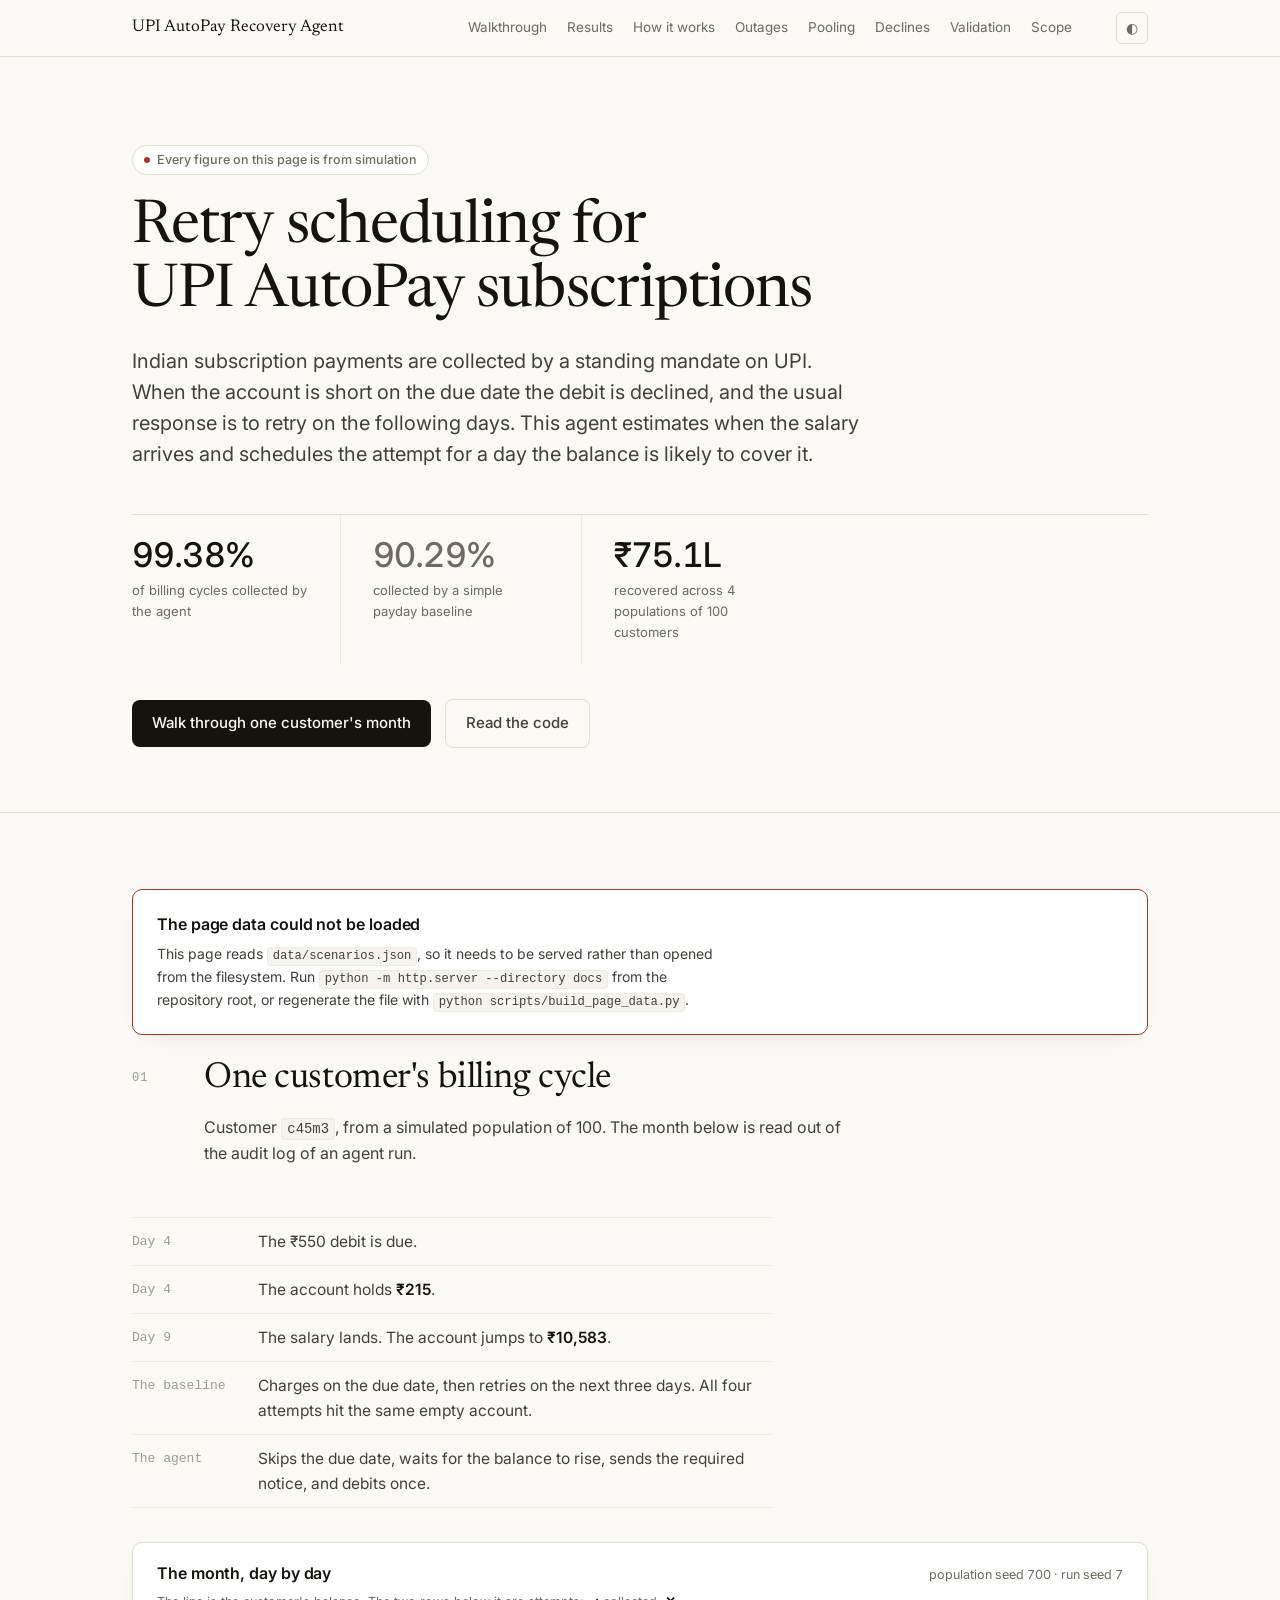
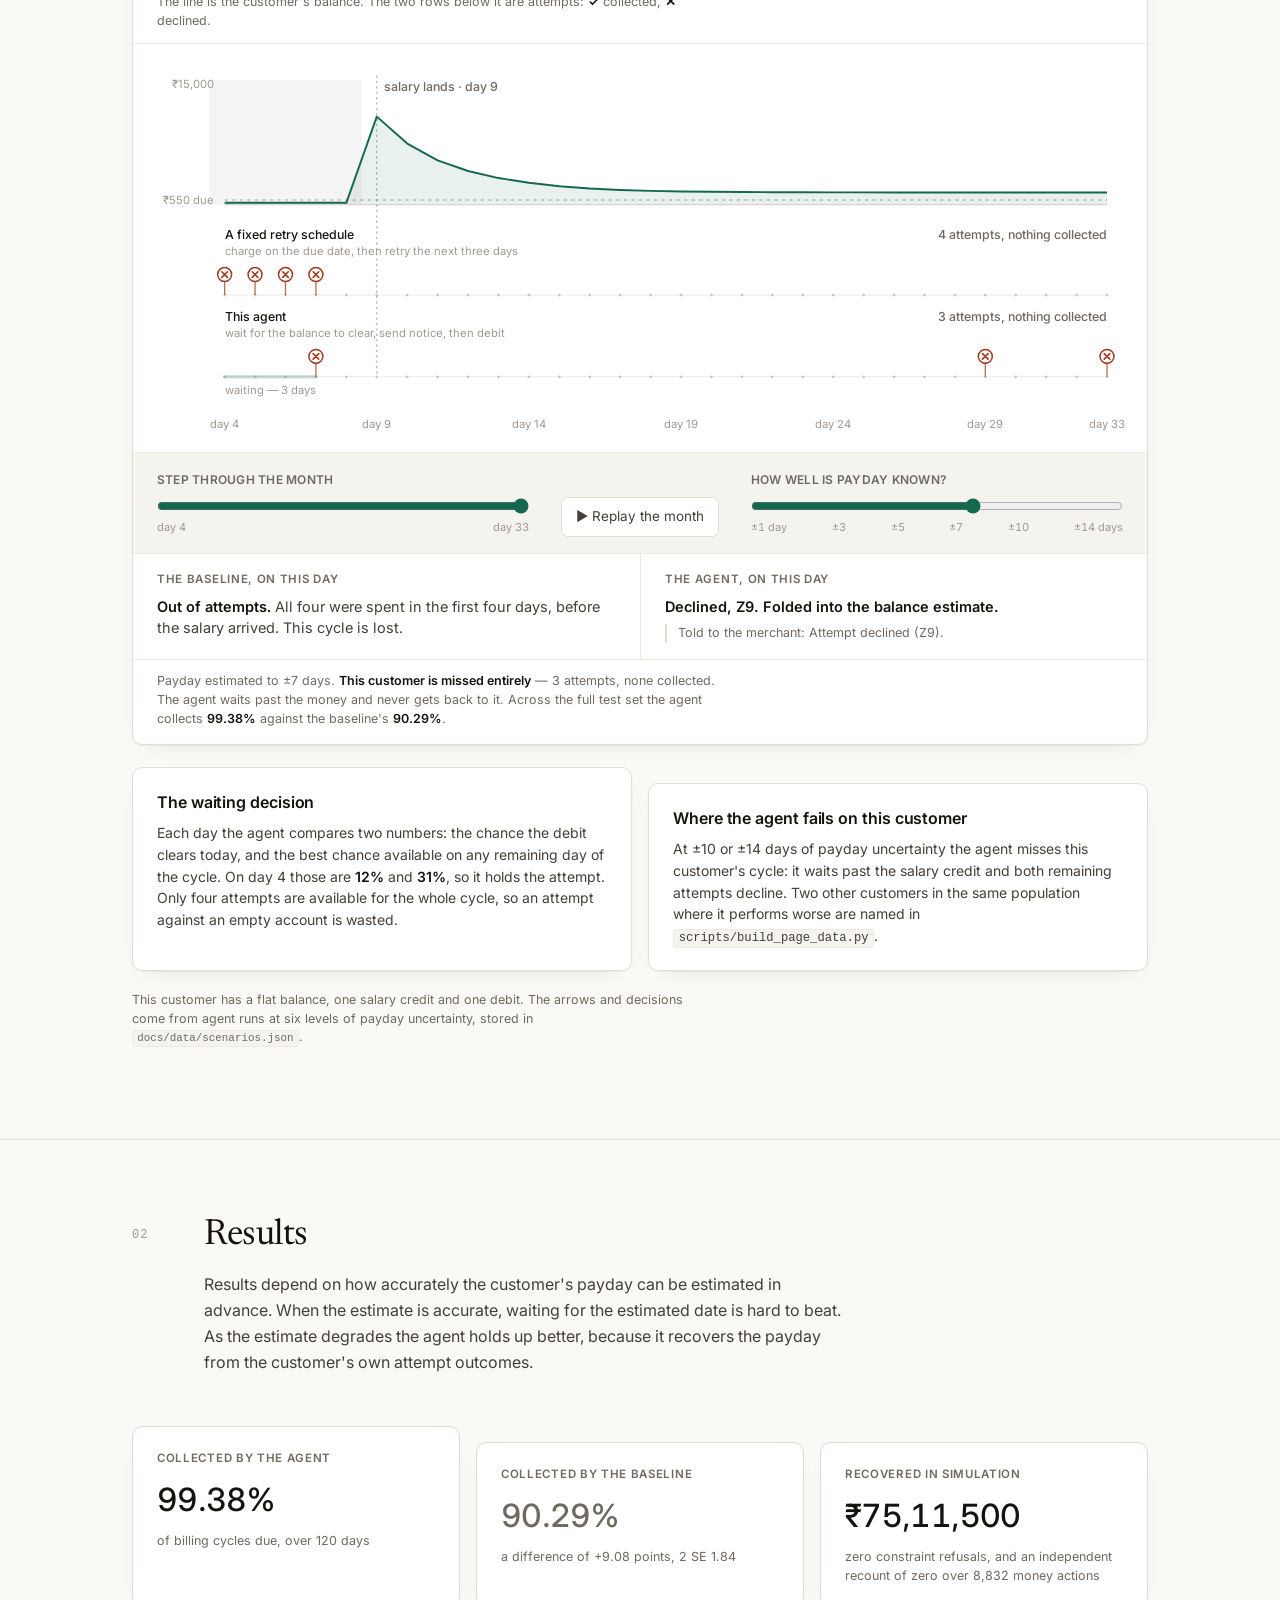
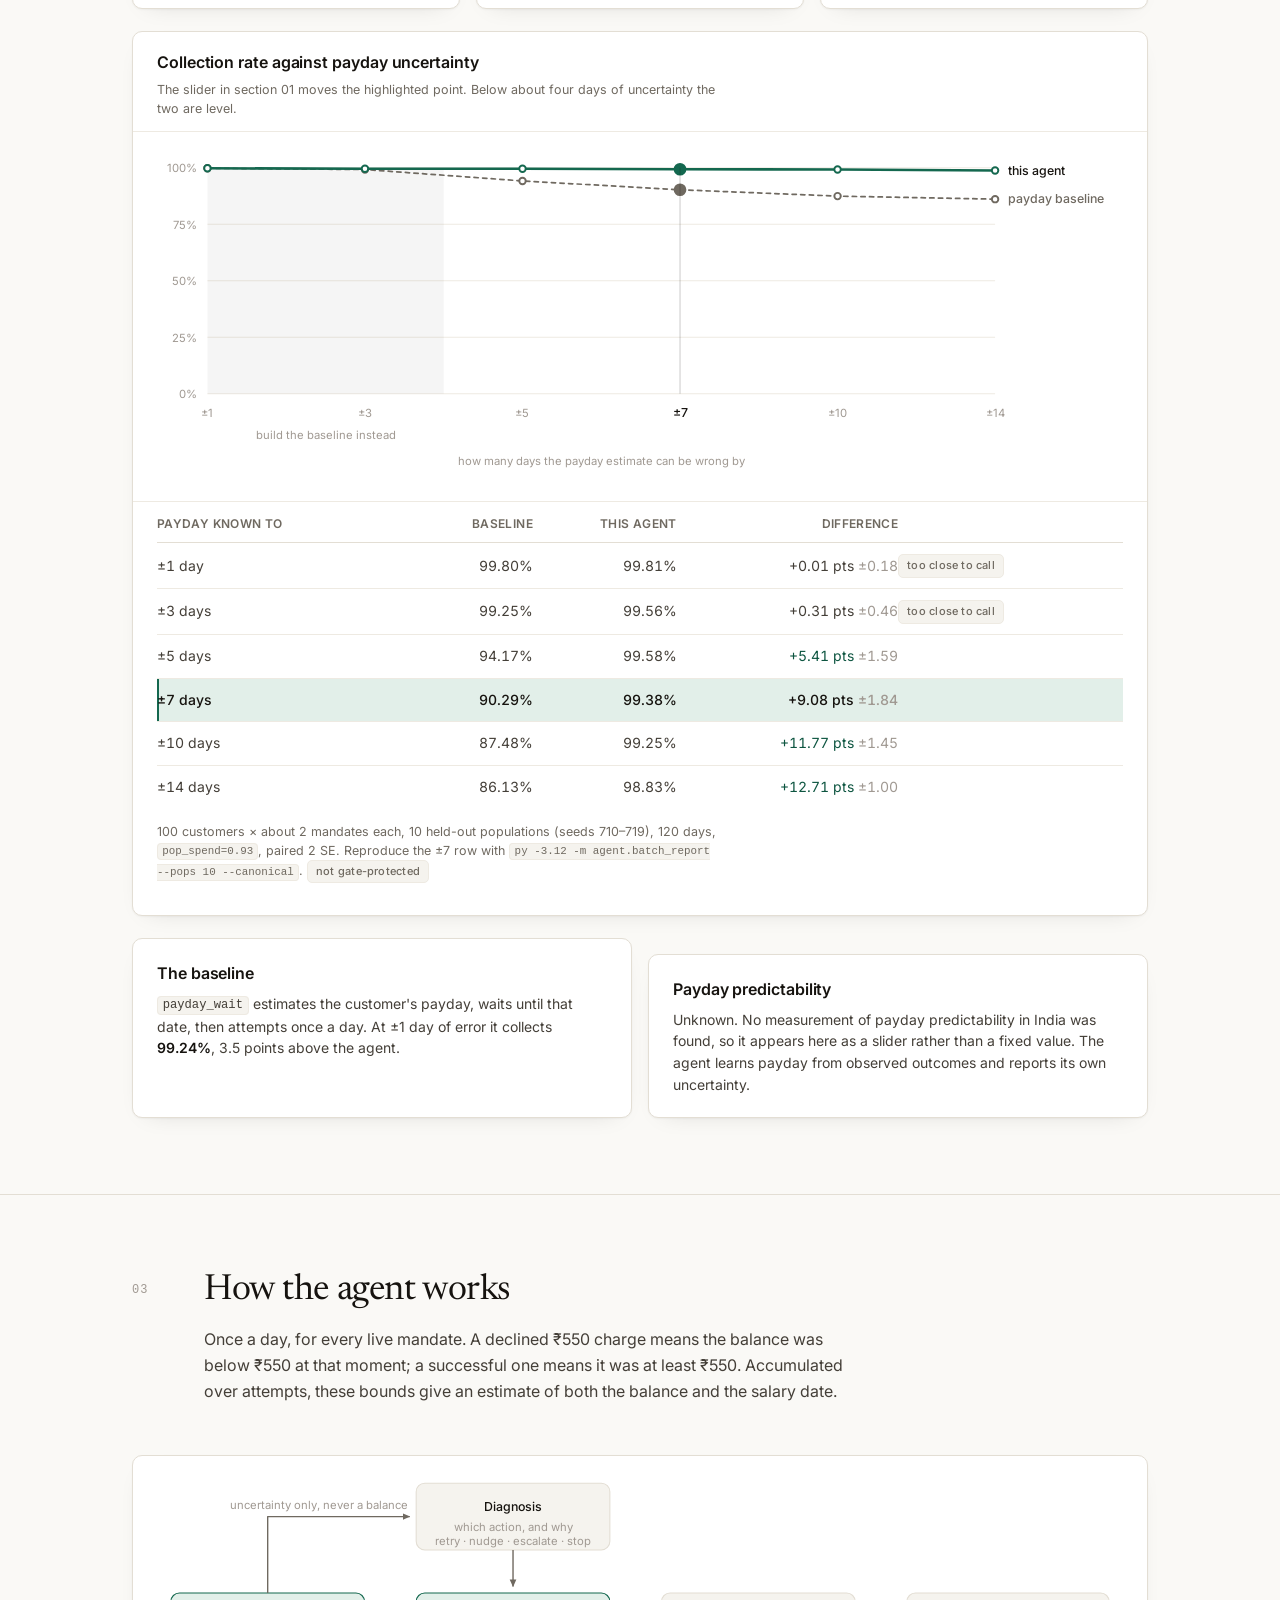
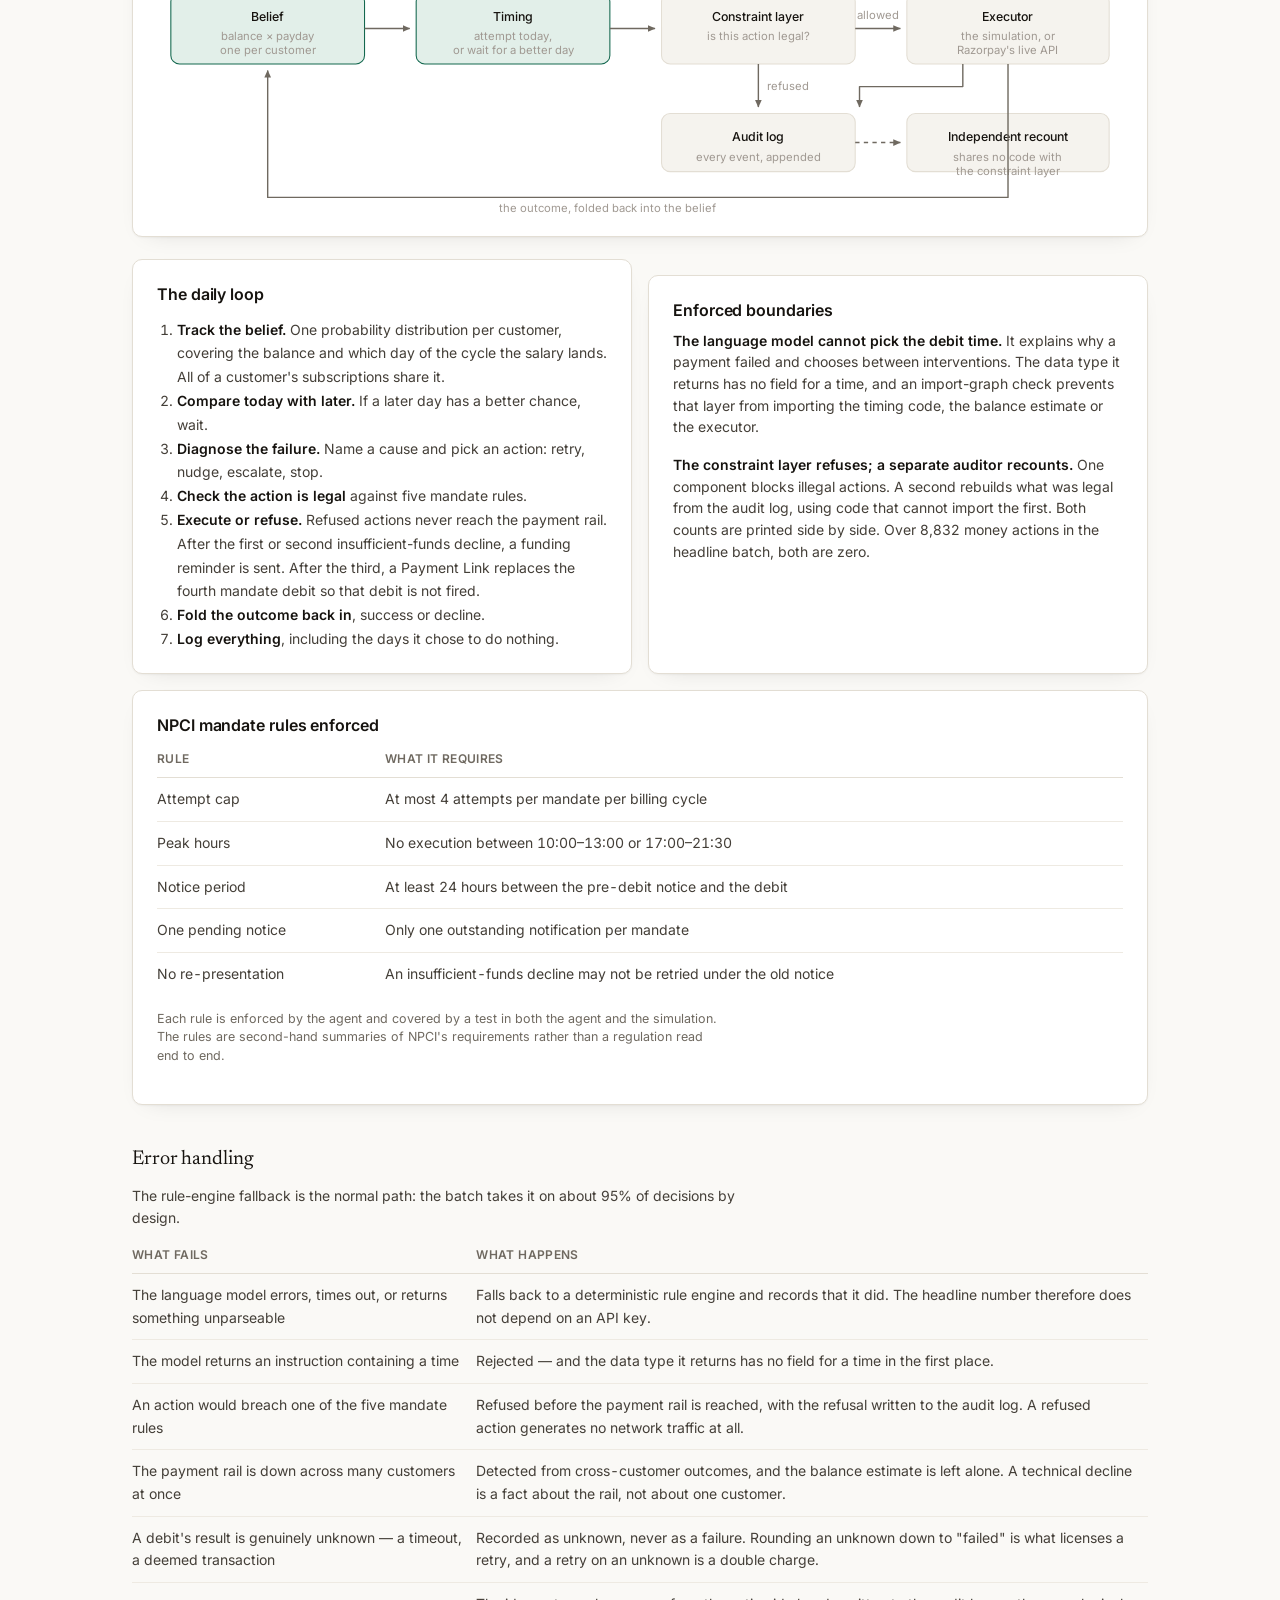
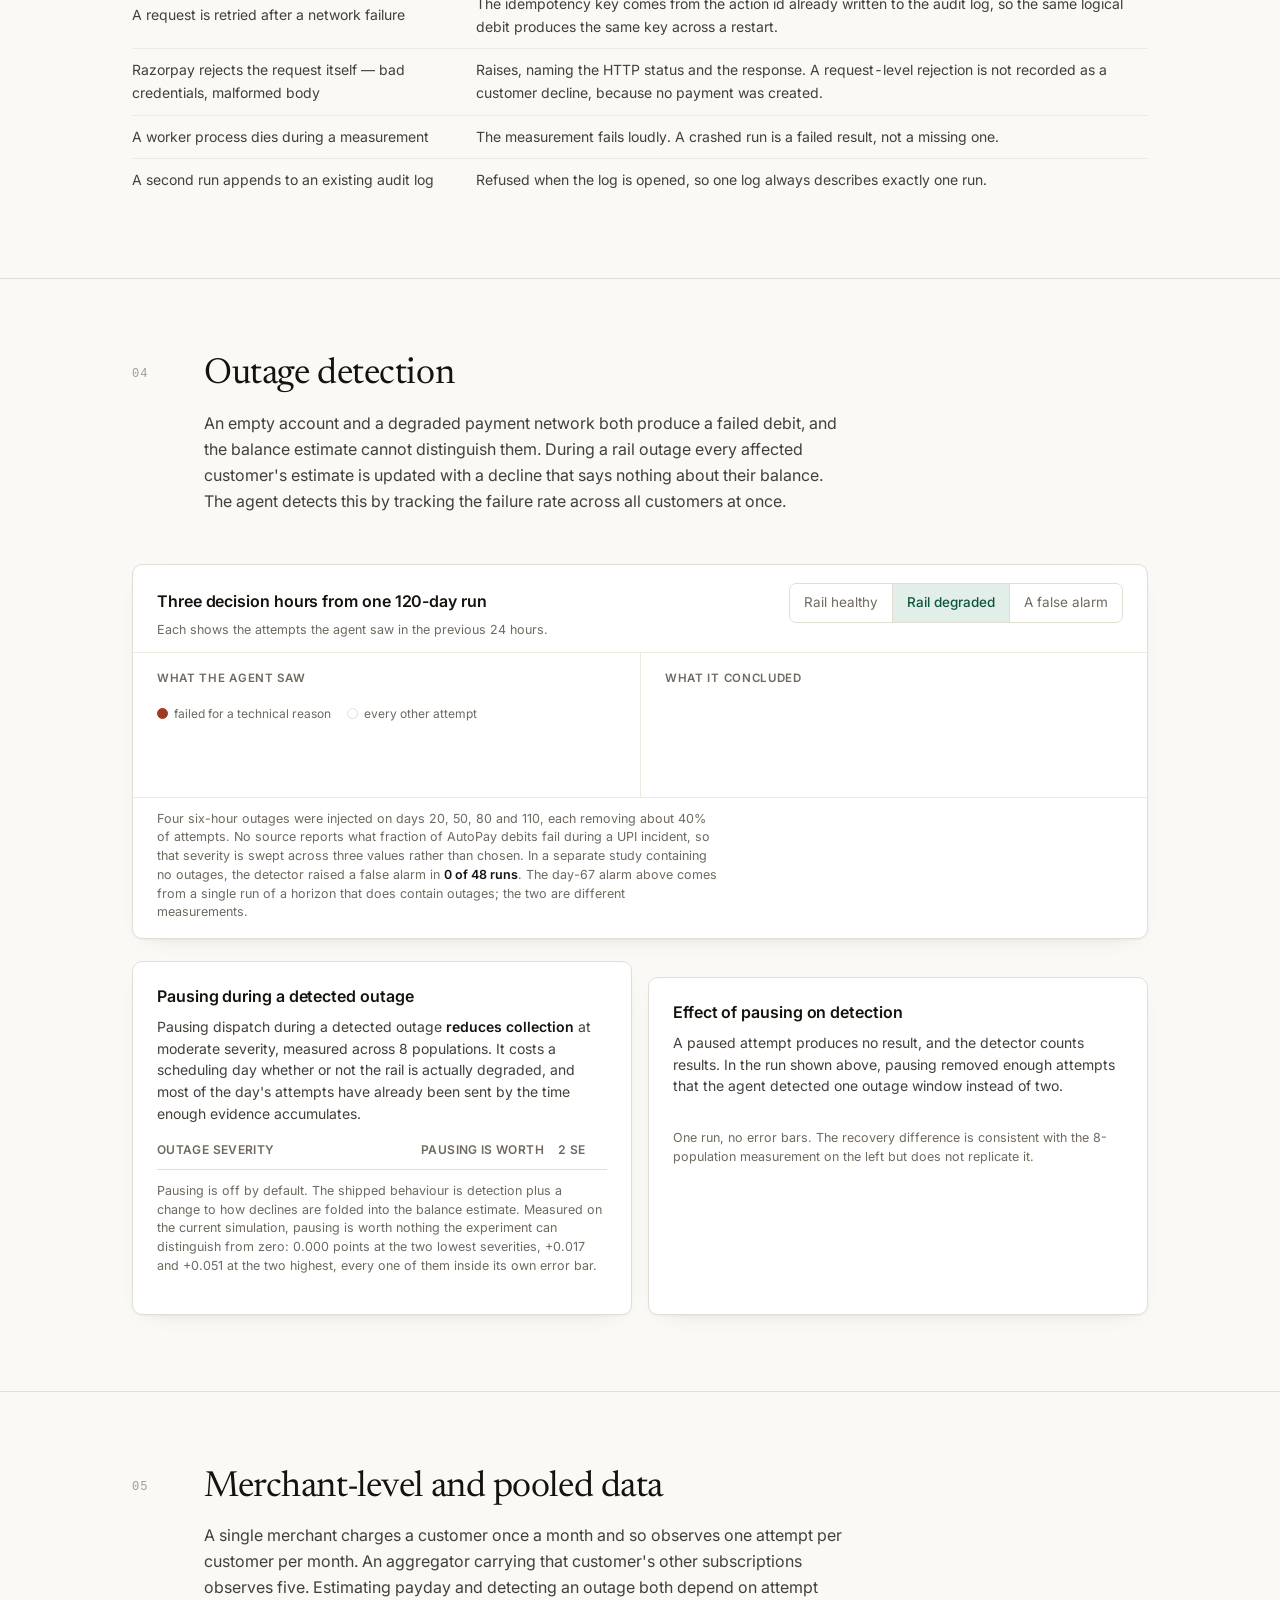
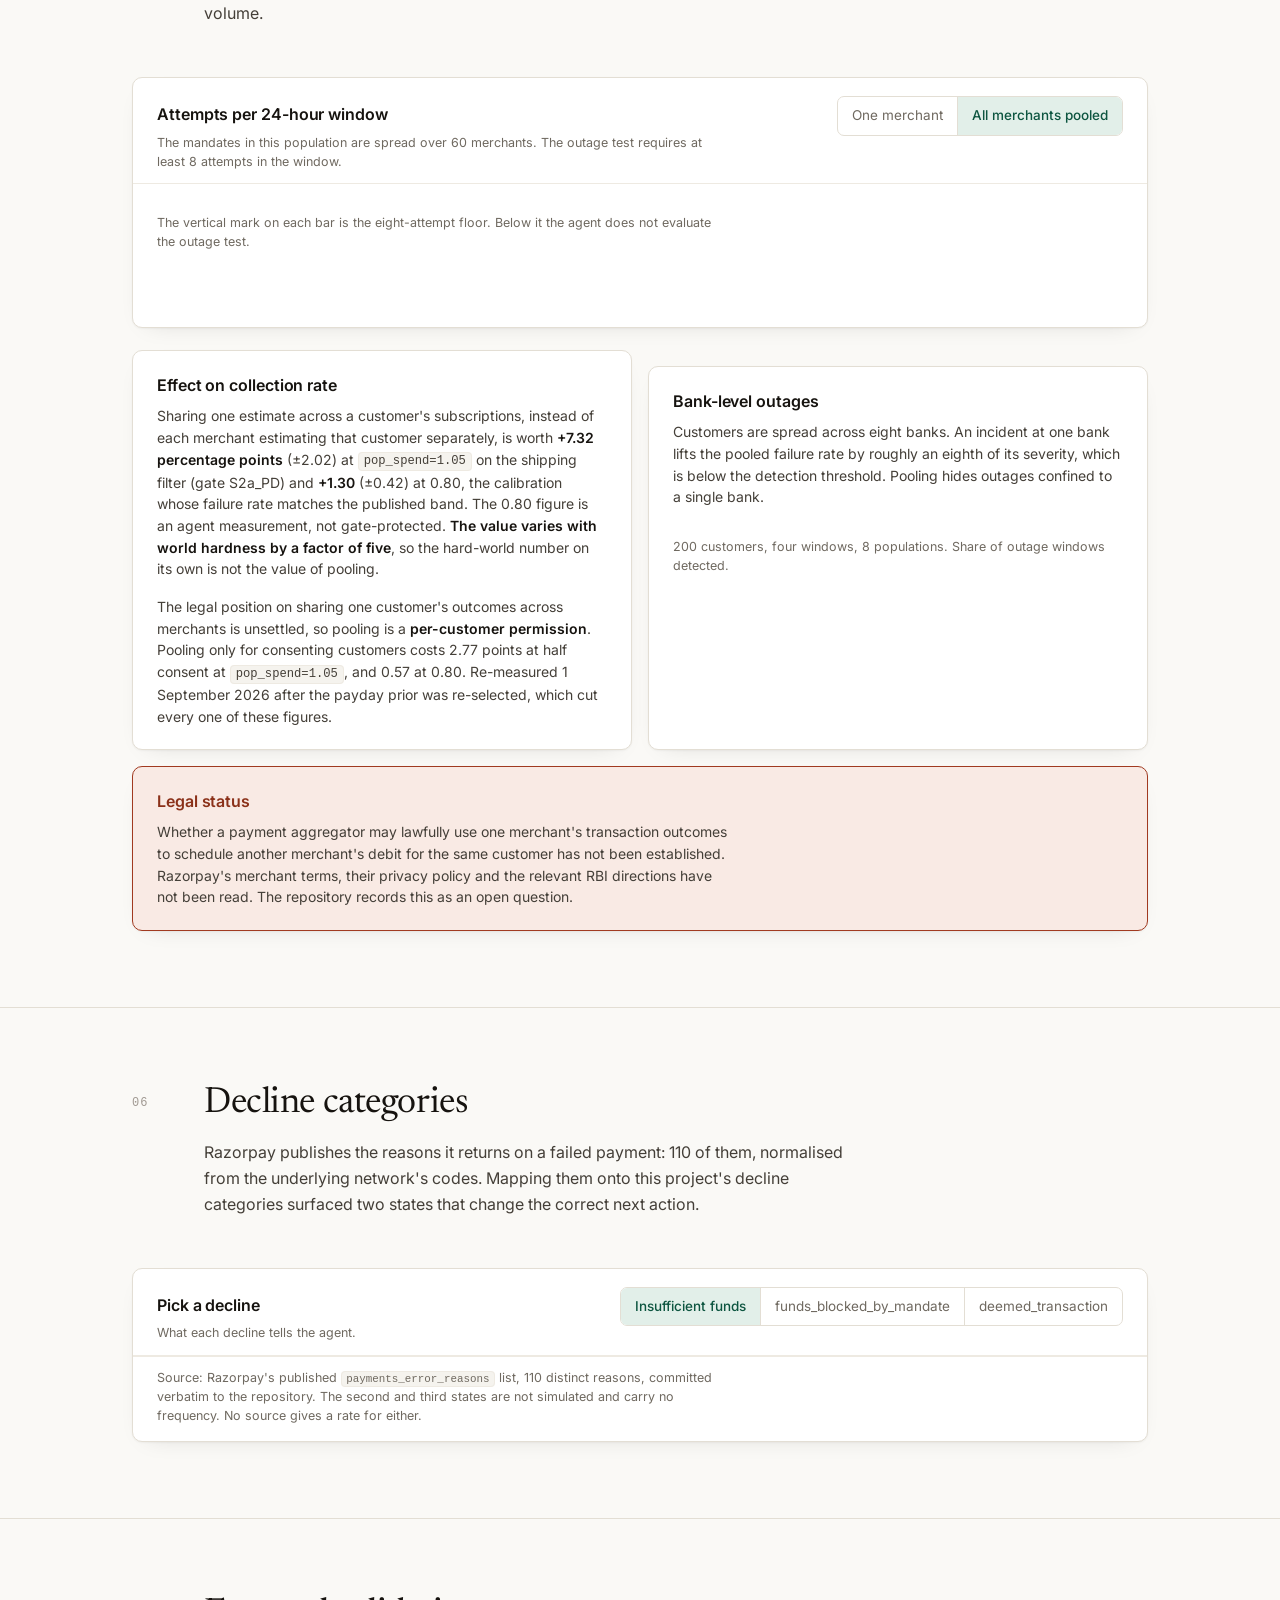
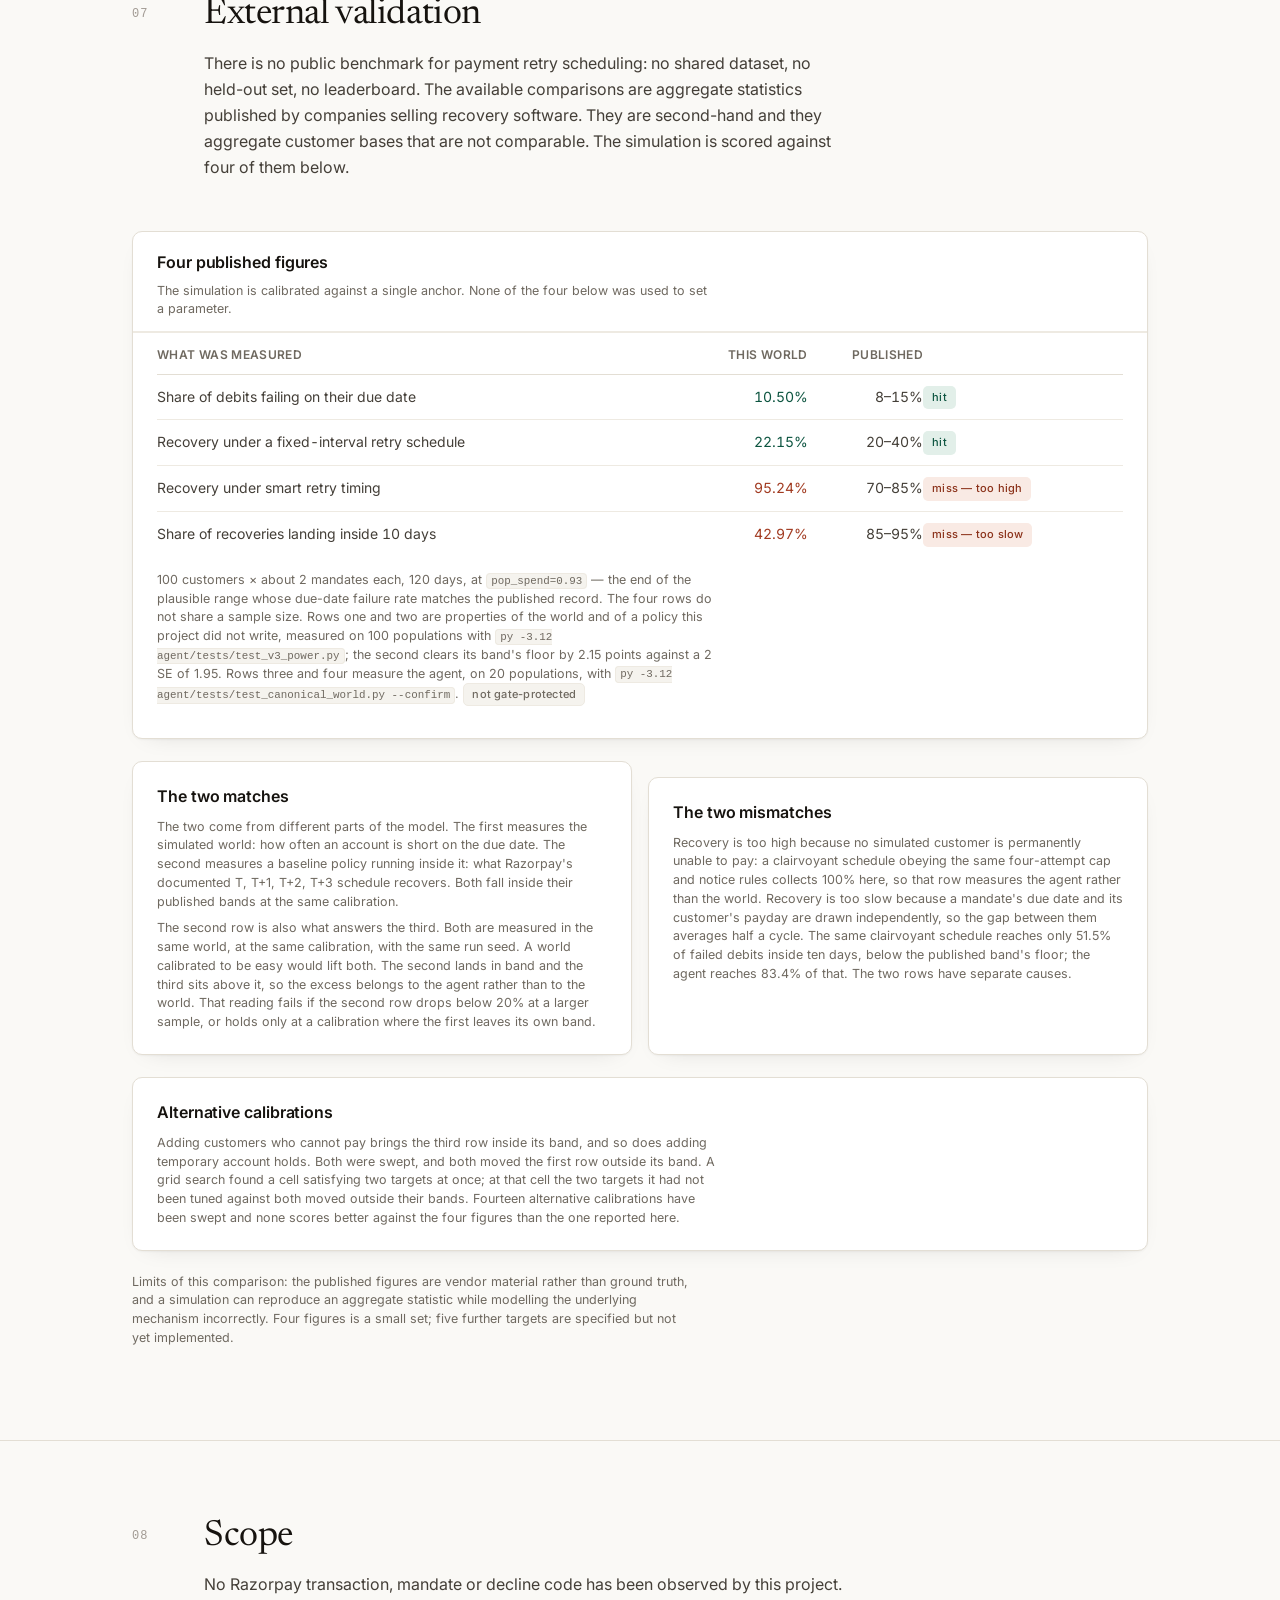
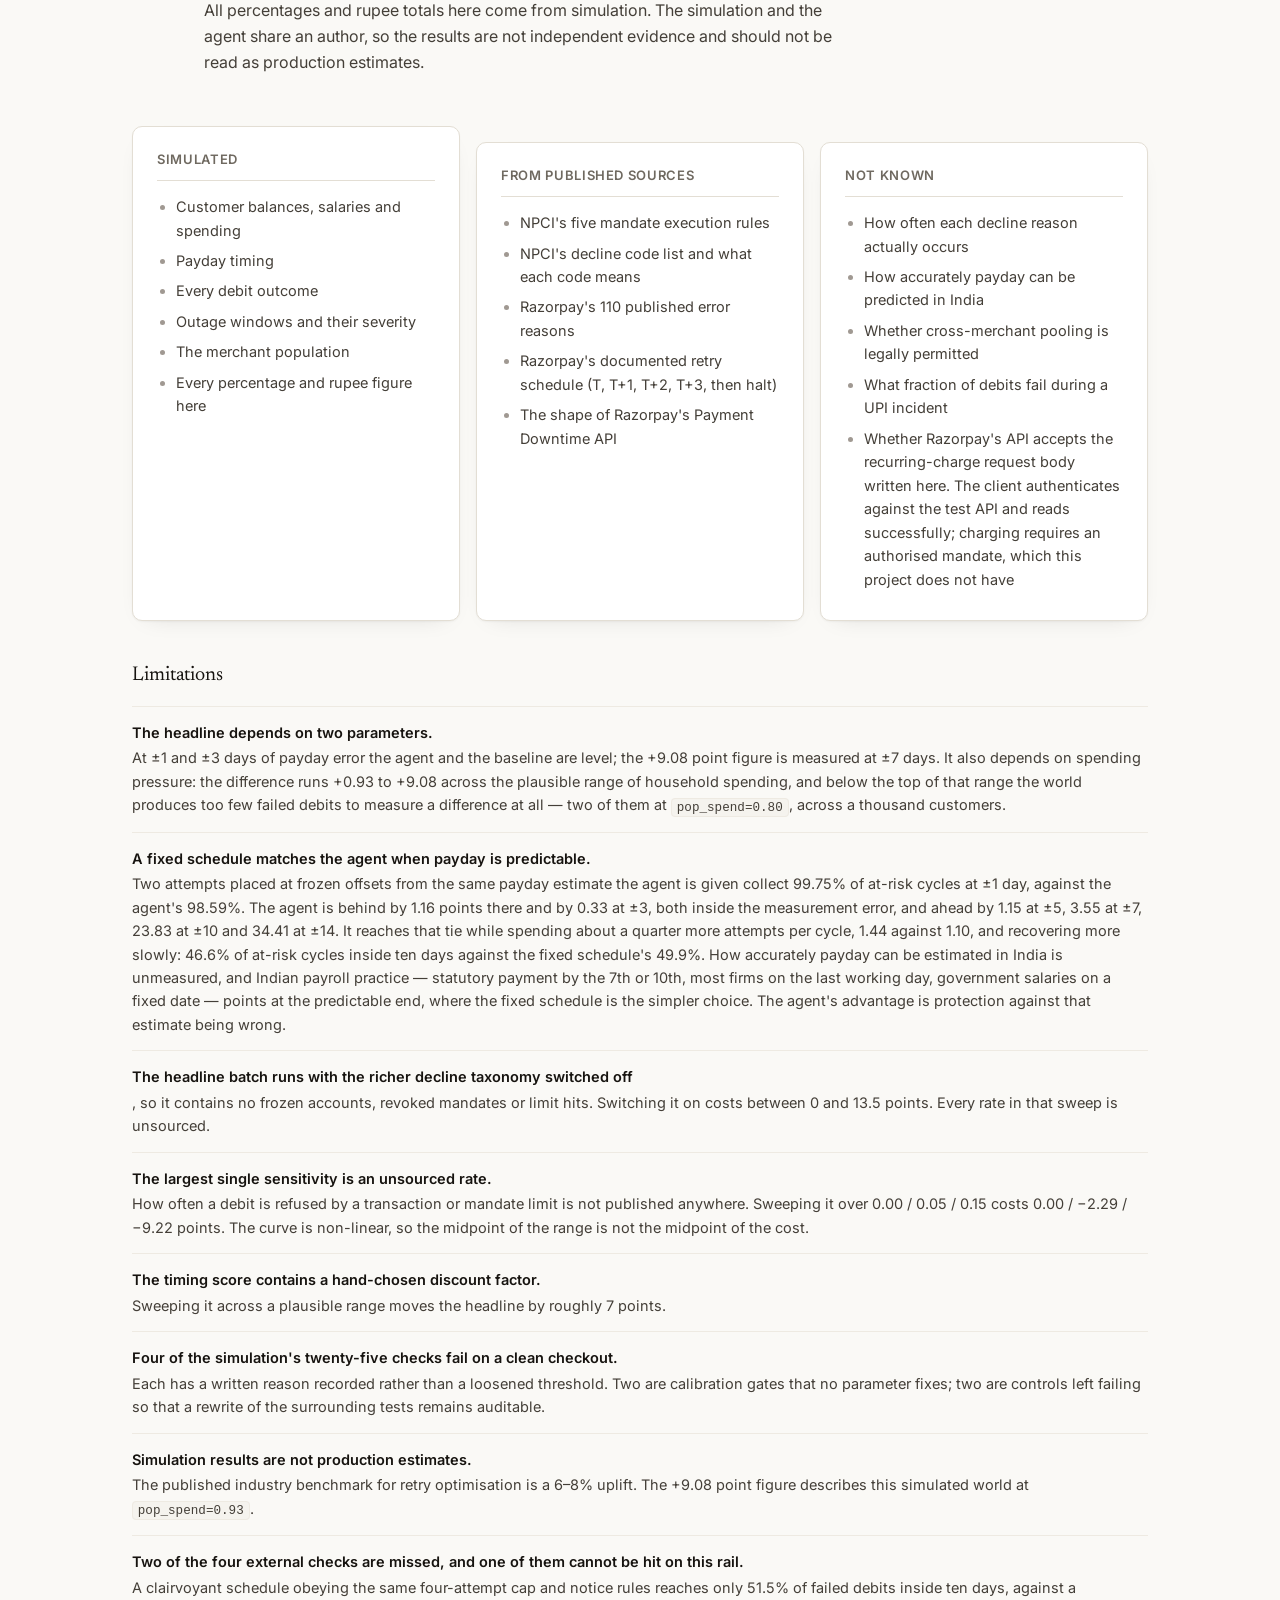
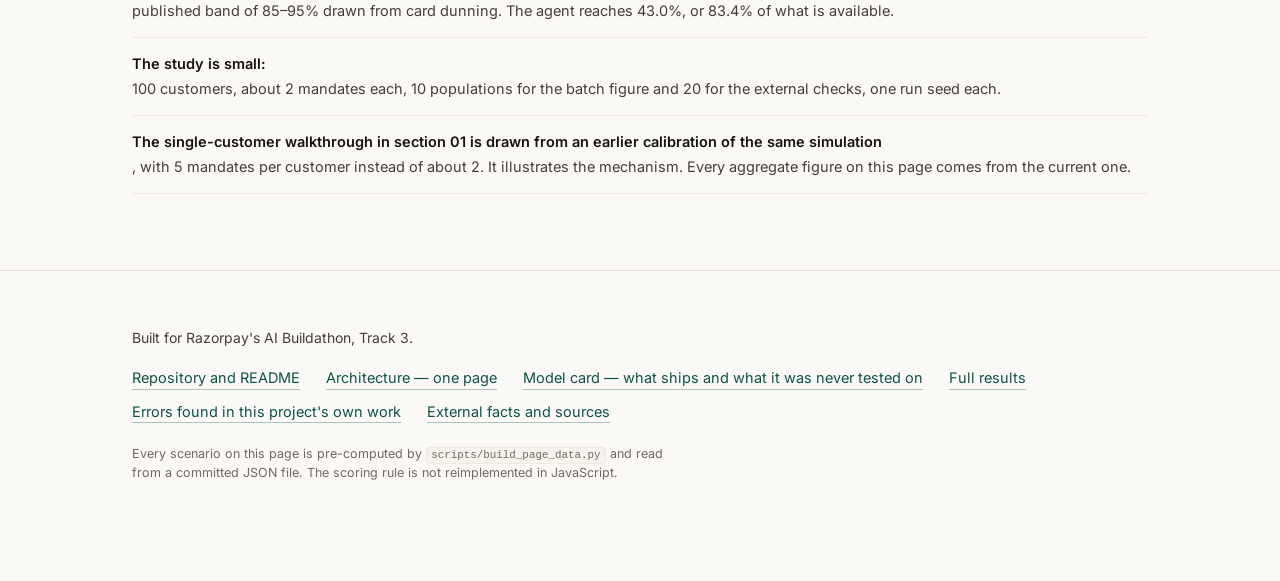
==== docs/index.html @ 9f12c7bf "Refit the payday prior, price continuation value, and re-measure the moat. Re-select the payday prio" ====
<!doctype html>
<html lang="en">
<head>
<meta charset="utf-8">
<meta name="viewport" content="width=device-width, initial-scale=1">
<title>UPI AutoPay Recovery Agent — interactive demo</title>
<meta name="description" content="An agent that schedules retries for failed UPI AutoPay subscription debits by estimating the customer's balance and salary date. Interactive walkthrough, results, and limitations. All figures are from simulation.">
<link rel="preconnect" href="https://fonts.googleapis.com">
<link rel="preconnect" href="https://fonts.gstatic.com" crossorigin>
<link href="https://fonts.googleapis.com/css2?family=Inter:wght@400;500;600&family=Newsreader:opsz,wght@6..72,400;6..72,500&display=swap" rel="stylesheet">
<style>
/* ===========================================================================
   Palette: warm paper, one green for "money landed", one clay red for
   "declined". Everything else is neutral. State is carried by shape as well
   as by colour, so the chart still reads without hue.
   =========================================================================== */
:root{
  --paper:#faf9f6; --surface:#ffffff; --surface-2:#f5f3ee;
  --ink:#16130f; --ink-2:#443f38; --muted:#6f6960; --faint:#a09992;
  --rule:#e3ded4; --rule-2:#eeeae2;
  --accent:#14684f; --accent-ink:#0d5540; --accent-soft:#e2efe9;
  --warn:#a13a20; --warn-ink:#8b3119; --warn-soft:#f9eae4;
  --shadow:0 1px 2px rgba(22,19,15,.04), 0 8px 24px -16px rgba(22,19,15,.18);
  --mono:ui-monospace,SFMono-Regular,"SF Mono",Menlo,Consolas,monospace;
  --serif:Newsreader,Georgia,"Times New Roman",serif;
  --sans:Inter,-apple-system,BlinkMacSystemFont,"Segoe UI",Roboto,Helvetica,Arial,sans-serif;
  --r:10px;
}
@media (prefers-color-scheme:dark){
  :root:not([data-theme="light"]){
    --paper:#0e0d0b; --surface:#17150f; --surface-2:#1d1a14;
    --ink:#f3f0e9; --ink-2:#c8c1b5; --muted:#8d8579; --faint:#645d53;
    --rule:#2b271f; --rule-2:#221f19;
    --accent:#4fc298; --accent-ink:#6fd6b1; --accent-soft:#122a22;
    --warn:#e08063; --warn-ink:#ef9880; --warn-soft:#2b1610;
    --shadow:0 1px 2px rgba(0,0,0,.3), 0 8px 24px -16px rgba(0,0,0,.6);
  }
}
:root[data-theme="dark"]{
  --paper:#0e0d0b; --surface:#17150f; --surface-2:#1d1a14;
  --ink:#f3f0e9; --ink-2:#c8c1b5; --muted:#8d8579; --faint:#645d53;
  --rule:#2b271f; --rule-2:#221f19;
  --accent:#4fc298; --accent-ink:#6fd6b1; --accent-soft:#122a22;
  --warn:#e08063; --warn-ink:#ef9880; --warn-soft:#2b1610;
  --shadow:0 1px 2px rgba(0,0,0,.3), 0 8px 24px -16px rgba(0,0,0,.6);
}

*{box-sizing:border-box}
html{-webkit-text-size-adjust:100%;scroll-behavior:smooth}
@media (prefers-reduced-motion:reduce){html{scroll-behavior:auto}
  *{animation-duration:.01ms !important;transition-duration:.01ms !important}}
body{
  margin:0;background:var(--paper);color:var(--ink);
  font-family:var(--sans);font-size:16px;line-height:1.62;
  -webkit-font-smoothing:antialiased;
}
.wrap{max-width:1080px;margin:0 auto;padding:0 32px}
.narrow{max-width:680px}
@media(max-width:720px){.wrap{padding:0 20px}}

/* ---- type ---------------------------------------------------------------- */
h1,h2,h3{margin:0}
h1{font-family:var(--serif);font-weight:400;font-size:clamp(38px,6.2vw,60px);
   line-height:1.06;letter-spacing:-.015em}
h2{font-family:var(--serif);font-weight:400;font-size:clamp(27px,3.6vw,36px);
   line-height:1.16;letter-spacing:-.012em;margin-bottom:14px}
h3{font-size:16px;font-weight:600;letter-spacing:-.005em;margin-bottom:6px}
.kicker{font-family:var(--mono);font-size:11.5px;letter-spacing:.14em;
  text-transform:uppercase;color:var(--muted);margin-bottom:16px;display:block}
p{margin:0 0 16px;color:var(--ink-2);max-width:64ch}
.lede{font-size:clamp(17px,2.1vw,20px);line-height:1.55;color:var(--ink-2);max-width:56ch}
.small{font-size:14px;line-height:1.55;color:var(--ink-2)}
.tiny{font-size:12.5px;line-height:1.5;color:var(--muted);max-width:70ch}
.num{font-variant-numeric:tabular-nums}
code,.mono{font-family:var(--mono);font-size:.87em;
  background:var(--surface-2);padding:.12em .38em;border-radius:4px;
  border:1px solid var(--rule-2)}
a{color:var(--accent-ink);text-decoration:none;
  box-shadow:inset 0 -1px 0 color-mix(in srgb,var(--accent) 35%,transparent)}
a:hover{box-shadow:inset 0 -2px 0 var(--accent)}
a:focus-visible,button:focus-visible,input:focus-visible{
  outline:2px solid var(--accent);outline-offset:3px;border-radius:3px}
strong,b{font-weight:600;color:var(--ink)}

/* ---- nav ----------------------------------------------------------------- */
nav{position:sticky;top:0;z-index:50;background:var(--paper);border-bottom:1px solid var(--rule)}
.navin{max-width:1080px;margin:0 auto;padding:0 32px;height:56px;
  display:flex;align-items:center;gap:24px}
.brand{font-family:var(--serif);font-size:17px;color:var(--ink);white-space:nowrap;box-shadow:none}
.brand:hover{box-shadow:none}
.navlinks{display:flex;gap:20px;margin-left:auto;font-size:13.5px}
.navlinks a{color:var(--muted);box-shadow:none}
.navlinks a:hover{color:var(--ink);box-shadow:none}
.themebtn{margin-left:auto;background:none;border:1px solid var(--rule);color:var(--muted);
  border-radius:6px;width:32px;height:32px;cursor:pointer;font-size:14px;line-height:1;
  display:grid;place-items:center;flex:none}
.navlinks + .themebtn{margin-left:20px}
.themebtn:hover{color:var(--ink);border-color:var(--muted)}
@media(max-width:900px){.navlinks{display:none}.navin{padding:0 20px}}

/* ---- hero ---------------------------------------------------------------- */
header{padding:88px 0 64px;border-bottom:1px solid var(--rule)}
@media(max-width:720px){header{padding:56px 0 44px}}
.chip{display:inline-flex;align-items:center;gap:7px;font-size:12.5px;font-weight:500;
  padding:4px 11px;border-radius:999px;background:var(--surface);border:1px solid var(--rule);
  color:var(--muted)}
.chip .dot{width:6px;height:6px;border-radius:50%;background:var(--warn)}
.hero-stats{display:flex;flex-wrap:wrap;gap:0;margin-top:44px;border-top:1px solid var(--rule)}
.hstat{padding:22px 32px 22px 0;margin-right:32px;border-right:1px solid var(--rule-2);flex:0 1 auto}
.hstat:last-child{border-right:0;margin-right:0}
.hstat .v{display:block;font-size:34px;font-weight:500;letter-spacing:-.025em;
  font-variant-numeric:tabular-nums;line-height:1.05;color:var(--ink)}
.hstat .k{display:block;font-size:13px;color:var(--muted);margin-top:7px;max-width:22ch}
.hstat.dim .v{color:var(--muted)}
@media(max-width:720px){.hstat{padding:16px 20px 16px 0;margin-right:20px}.hstat .v{font-size:26px}}
.cta{display:inline-flex;align-items:center;gap:9px;margin-top:34px;
  background:var(--ink);color:var(--paper);border:0;border-radius:8px;
  padding:11px 20px;font:inherit;font-size:15px;font-weight:500;cursor:pointer;box-shadow:none}
.cta:hover{background:var(--accent);box-shadow:none}
.cta-row{display:flex;flex-wrap:wrap;gap:14px;align-items:center}
.cta.ghost{background:transparent;color:var(--ink-2);border:1px solid var(--rule)}
.cta.ghost:hover{background:var(--surface);color:var(--ink);border-color:var(--muted)}

/* ---- sections ------------------------------------------------------------ */
section{padding:76px 0;border-bottom:1px solid var(--rule)}
@media(max-width:720px){section{padding:52px 0}}
.shead{display:grid;grid-template-columns:64px 1fr;gap:8px;margin-bottom:34px}
.shead .n{font-family:var(--mono);font-size:12px;color:var(--faint);padding-top:10px;letter-spacing:.08em}
@media(max-width:720px){.shead{grid-template-columns:1fr}.shead .n{padding-top:0}}

.card{background:var(--surface);border:1px solid var(--rule);border-radius:var(--r);
  padding:22px 24px;box-shadow:var(--shadow)}
.card + .card{margin-top:16px}
.grid2{display:grid;grid-template-columns:1fr 1fr;gap:16px}
.grid3{display:grid;grid-template-columns:repeat(3,1fr);gap:16px}
@media(max-width:820px){.grid2,.grid3{grid-template-columns:1fr}}
/* A grid item defaults to min-width:auto, which is the width of its widest
   unbreakable child — a table. Without this the card refuses to shrink and
   pushes the page sideways instead of letting .tablewrap scroll. */
.grid2 > *,.grid3 > *,.readout > *{min-width:0}
.tablewrap{max-width:100%}

/* ---- beat list (the short-sentence story) -------------------------------- */
.beats{list-style:none;margin:0 0 34px;padding:0;display:grid;gap:0;
  border-top:1px solid var(--rule-2);max-width:640px}
.beats li{display:grid;grid-template-columns:110px 1fr;gap:16px;padding:11px 0;
  border-bottom:1px solid var(--rule-2);font-size:15.5px;color:var(--ink-2)}
.beats li .w{color:var(--faint);font-size:13px;font-family:var(--mono);padding-top:2px}
.beats li b{color:var(--ink)}
@media(max-width:560px){.beats li{grid-template-columns:84px 1fr;gap:10px;font-size:14.5px}}

/* ---- charts -------------------------------------------------------------- */
.figure{background:var(--surface);border:1px solid var(--rule);border-radius:var(--r);
  overflow:hidden;box-shadow:var(--shadow)}
.figure-head{padding:18px 24px 12px;border-bottom:1px solid var(--rule-2);
  display:flex;justify-content:space-between;align-items:baseline;gap:20px;flex-wrap:wrap}
.figure-body{overflow-x:auto;padding:10px 12px 4px}
.figure-foot{padding:12px 24px 16px;border-top:1px solid var(--rule-2)}
svg.chart{display:block;width:100%;height:auto}
svg.chart.wide{min-width:660px}
svg.chart.diagram{min-width:820px}
.ax{fill:var(--faint);font-size:10.5px;font-family:var(--sans)}
.lbl{fill:var(--muted);font-size:11.5px;font-family:var(--sans);font-weight:500}
.lbl-ink{fill:var(--ink);font-size:11.5px;font-family:var(--sans);font-weight:500}
.note-t{fill:var(--faint);font-size:10.5px;font-family:var(--sans)}

/* ---- controls ------------------------------------------------------------ */
.ctlbar{display:flex;flex-wrap:wrap;gap:22px 32px;align-items:flex-end;
  padding:16px 24px;background:var(--surface-2);border-top:1px solid var(--rule-2)}
.ctl{flex:1 1 260px;min-width:0}
.ctl label,.ctl .cl{display:block;font-size:12px;font-weight:600;letter-spacing:.02em;
  text-transform:uppercase;color:var(--muted);margin-bottom:9px}
input[type=range]{width:100%;accent-color:var(--accent);margin:0;display:block}
.ticks{display:flex;justify-content:space-between;font-size:11px;color:var(--faint);
  font-variant-numeric:tabular-nums;margin-top:5px}
.seg{display:inline-flex;border:1px solid var(--rule);border-radius:7px;overflow:hidden;
  background:var(--surface)}
.seg button{appearance:none;background:transparent;border:0;border-right:1px solid var(--rule);
  padding:8px 14px;font:inherit;font-size:13.5px;color:var(--muted);cursor:pointer;white-space:nowrap}
.seg button:last-child{border-right:0}
.seg button[aria-pressed=true]{background:var(--accent-soft);color:var(--accent-ink);font-weight:500}
.seg button:hover{color:var(--ink)}
.playbtn{appearance:none;background:var(--surface);border:1px solid var(--rule);border-radius:7px;
  padding:8px 14px;font:inherit;font-size:13.5px;color:var(--ink-2);cursor:pointer;white-space:nowrap}
.playbtn:hover{border-color:var(--muted);color:var(--ink)}

/* ---- readout ------------------------------------------------------------- */
.readout{display:grid;grid-template-columns:1fr 1fr;gap:0;border-top:1px solid var(--rule-2)}
.readout > div{padding:16px 24px}
.readout > div + div{border-left:1px solid var(--rule-2)}
@media(max-width:720px){.readout{grid-template-columns:1fr}
  .readout > div + div{border-left:0;border-top:1px solid var(--rule-2)}}
.rk{font-size:11.5px;font-weight:600;letter-spacing:.06em;text-transform:uppercase;
  color:var(--muted);margin-bottom:7px}
.rv{font-size:14.5px;color:var(--ink-2);line-height:1.5;min-height:3em}
.rv b{color:var(--ink)}
.rv .said{display:block;margin-top:7px;font-size:12.5px;color:var(--muted);
  border-left:2px solid var(--rule);padding-left:11px}

/* ---- tables -------------------------------------------------------------- */
.tablewrap{overflow-x:auto}
table{border-collapse:collapse;width:100%;font-size:14px;font-variant-numeric:tabular-nums}
th{text-align:left;font-weight:600;color:var(--muted);font-size:12px;letter-spacing:.03em;
  text-transform:uppercase;padding:0 14px 9px 0;border-bottom:1px solid var(--rule);white-space:nowrap}
td{padding:10px 14px 10px 0;border-bottom:1px solid var(--rule-2);color:var(--ink-2)}
tr:last-child td{border-bottom:0}
td.n,th.n{text-align:right;padding-right:0}
th.n:last-child,td.n:last-child{padding-right:0}
tr.hl td{color:var(--ink);font-weight:500;background:var(--accent-soft)}
tr.hl td:first-child{box-shadow:inset 2px 0 0 var(--accent)}
td.neg{color:var(--warn)}
td.pos{color:var(--accent-ink)}

/* ---- tags ---------------------------------------------------------------- */
.tag{display:inline-block;font-size:11px;font-weight:500;letter-spacing:.02em;
  padding:2px 8px;border-radius:5px;background:var(--surface-2);color:var(--muted);
  border:1px solid var(--rule-2);white-space:nowrap}
.tag.warn{background:var(--warn-soft);color:var(--warn-ink);border-color:transparent}
.tag.good{background:var(--accent-soft);color:var(--accent-ink);border-color:transparent}

/* ---- bars ---------------------------------------------------------------- */
.bars{display:grid;gap:12px;margin-top:4px}
.bar{display:grid;grid-template-columns:1fr;gap:5px}
.bar .top{display:flex;justify-content:space-between;gap:12px;font-size:13.5px}
.bar .lab{color:var(--ink-2)}
.bar .val{font-variant-numeric:tabular-nums;color:var(--ink);font-weight:500}
.bar .track{height:8px;background:var(--rule-2);border-radius:5px;overflow:hidden;position:relative}
.bar .fill{height:100%;background:var(--accent);border-radius:5px;transition:width .35s ease}
.bar.dim .fill{background:var(--faint)}
.bar .floor{position:absolute;top:-3px;bottom:-3px;width:2px;background:var(--warn)}

/* ---- dot grid (declines in a window) ------------------------------------- */
.dots{display:flex;flex-wrap:wrap;gap:6px;margin:6px 0 0}
.dots i{width:15px;height:15px;border-radius:50%;border:1.5px solid var(--rule);
  background:var(--surface);display:block}
.dots i.tech{background:var(--warn);border-color:var(--warn)}
.dotkey{font-size:12px;color:var(--muted);margin-top:9px;display:flex;gap:16px;flex-wrap:wrap}
.dotkey span{display:inline-flex;align-items:center;gap:6px}
.dotkey i{width:11px;height:11px;border-radius:50%;border:1.5px solid var(--rule);display:block}
.dotkey i.tech{background:var(--warn);border-color:var(--warn)}

/* ---- three-column scope list --------------------------------------------- */
.scope h3{font-size:13px;text-transform:uppercase;letter-spacing:.05em;color:var(--muted);
  padding-bottom:10px;border-bottom:1px solid var(--rule);margin-bottom:14px}
.scope ul{margin:0;padding-left:19px;color:var(--ink-2);font-size:14.5px;line-height:1.62}
.scope li{margin-bottom:7px}
.scope li::marker{color:var(--faint)}

/* ---- limits -------------------------------------------------------------- */
.limits{list-style:none;margin:0;padding:0;border-top:1px solid var(--rule-2)}
.limits li{padding:14px 0;border-bottom:1px solid var(--rule-2);font-size:14.5px;color:var(--ink-2)}
.limits li b{display:block;color:var(--ink);font-weight:600;margin-bottom:2px}

/* ---- narrow screens ------------------------------------------------------
   The segmented controls hold long identifiers such as
   `funds_blocked_by_mandate`, which cannot sit side by side on a phone. They
   stack into a full-width list rather than being clipped by the panel. */
@media(max-width:640px){
  .figure-head{flex-direction:column;align-items:stretch}
  .seg{width:100%;flex-wrap:wrap}
  .seg button{flex:1 1 100%;border-right:0;border-bottom:1px solid var(--rule);
    text-align:left;white-space:normal;padding:10px 14px}
  .seg button:last-child{border-bottom:0}
  .hstat{width:100%;border-right:0;border-bottom:1px solid var(--rule-2);
    padding:14px 0;margin-right:0}
  .hstat:last-child{border-bottom:0}
  .hstat .k{max-width:none}
}

/* ---- footer -------------------------------------------------------------- */
footer{padding:56px 0 90px}
.flinks{display:flex;flex-wrap:wrap;gap:10px 26px;margin:18px 0 0;font-size:14.5px}
</style>
</head>
<body>

<nav>
  <div class="navin">
    <a class="brand" href="#top">UPI AutoPay Recovery Agent</a>
    <div class="navlinks">
      <a href="#story">Walkthrough</a>
      <a href="#results">Results</a>
      <a href="#agent">How it works</a>
      <a href="#outage">Outages</a>
      <a href="#pooling">Pooling</a>
      <a href="#declines">Declines</a>
      <a href="#validation">Validation</a>
      <a href="#scope">Scope</a>
    </div>
    <button class="themebtn" id="theme" aria-label="Switch between light and dark">◐</button>
  </div>
</nav>

<header id="top">
  <div class="wrap">
    <span class="chip"><span class="dot" aria-hidden="true"></span>Every figure on this page is from simulation</span>
    <h1 style="margin-top:22px">Retry scheduling for<br>UPI AutoPay subscriptions</h1>
    <p class="lede" style="margin-top:22px">
      Indian subscription payments are collected by a standing mandate on UPI. When the
      account is short on the due date the debit is declined, and the usual response is
      to retry on the following days. This agent estimates when the salary arrives and
      schedules the attempt for a day the balance is likely to cover it.
    </p>

    <div class="hero-stats">
      <div class="hstat"><span class="v num" id="s-agent">99.38%</span>
        <span class="k">of billing cycles collected by the agent</span></div>
      <div class="hstat dim"><span class="v num" id="s-base">90.29%</span>
        <span class="k">collected by a simple payday baseline</span></div>
      <div class="hstat"><span class="v num" id="s-rupees">₹75.1L</span>
        <span class="k">recovered across 4 populations of 100 customers</span></div>
    </div>

    <div class="cta-row">
      <a class="cta" href="#story">Walk through one customer's month</a>
      <a class="cta ghost" href="../">Read the code</a>
    </div>
  </div>
</header>

<!-- =====================================================================
     01 — THE STORY
     ===================================================================== -->
<section id="story">
  <div class="wrap">
    <div class="shead">
      <div class="n">01</div>
      <div>
        <h2>One customer's billing cycle</h2>
        <p>Customer <code id="uid">c45m3</code>, from a simulated population of 100. The
        month below is read out of the audit log of an agent run.</p>
      </div>
    </div>

    <ul class="beats">
      <li><span class="w">Day 4</span><span>The ₹550 debit is due.</span></li>
      <li><span class="w">Day 4</span><span>The account holds <b>₹215</b>.</span></li>
      <li><span class="w">Day 9</span><span>The salary lands. The account jumps to <b>₹10,583</b>.</span></li>
      <li><span class="w">The baseline</span><span>Charges on the due date, then retries on the next three days. All four attempts hit the same empty account.</span></li>
      <li><span class="w">The agent</span><span>Skips the due date, waits for the balance to rise, sends the required notice, and debits once.</span></li>
    </ul>

    <div class="figure">
      <div class="figure-head">
        <div>
          <h3>The month, day by day</h3>
          <p class="tiny" style="margin:0">The line is the customer's balance. The two rows below it are
          attempts: <b>✓</b> collected, <b>✕</b> declined.</p>
        </div>
        <div class="tiny num" style="text-align:right;white-space:nowrap">
          population seed 700 · run seed 7
        </div>
      </div>

      <div class="figure-body">
        <svg class="chart wide" id="timeline" viewBox="0 0 920 366" role="img"
             aria-labelledby="tl-t tl-d">
          <title id="tl-t">One customer's billing cycle</title>
          <desc id="tl-d">A balance that sits at ₹215 for five days, jumps to ₹10,583 when the
            salary lands on day 9, then decays. Beneath it, a fixed retry schedule fires four
            attempts into the empty days and collects nothing, while the agent waits and
            collects with a single attempt after the salary arrives.</desc>
        </svg>
      </div>

      <div class="ctlbar">
        <div class="ctl">
          <label for="c-day">Step through the month</label>
          <input type="range" id="c-day" min="4" max="33" step="1" value="33">
          <div class="ticks"><span>day 4</span><span>day 33</span></div>
        </div>
        <div class="ctl" style="flex:0 0 auto">
          <span class="cl">&nbsp;</span>
          <button class="playbtn" id="play">▶ Replay the month</button>
        </div>
        <div class="ctl">
          <label for="c-err">How well is payday known?</label>
          <input type="range" id="c-err" min="0" max="5" step="1" value="3"
                 aria-describedby="err-read">
          <div class="ticks"><span>±1 day</span><span>±3</span><span>±5</span><span>±7</span><span>±10</span><span>±14 days</span></div>
        </div>
      </div>

      <div class="readout">
        <div>
          <div class="rk">The baseline, on this day</div>
          <div class="rv" id="r-base"></div>
        </div>
        <div>
          <div class="rk">The agent, on this day</div>
          <div class="rv" id="r-agent"></div>
        </div>
      </div>

      <div class="figure-foot">
        <p class="tiny" id="err-read" style="margin:0"></p>
      </div>
    </div>

    <div class="grid2" style="margin-top:22px">
      <div class="card">
        <h3>The waiting decision</h3>
        <p class="small" style="margin-bottom:0">Each day the agent compares two numbers: the
        chance the debit clears today, and the best chance available on any remaining day of the
        cycle. On day 4 those are <b>12%</b> and <b>31%</b>, so it holds the attempt. Only four
        attempts are available for the whole cycle, so an attempt against an empty account is
        wasted.</p>
      </div>
      <div class="card">
        <h3>Where the agent fails on this customer</h3>
        <p class="small" style="margin-bottom:0">At ±10 or ±14 days of payday uncertainty the
        agent misses this customer's cycle: it waits past the salary credit and both remaining
        attempts decline. Two other customers in the same population where it performs worse are
        named in <code>scripts/build_page_data.py</code>.</p>
      </div>
    </div>

    <p class="tiny" style="margin-top:20px">
      This customer has a flat balance, one salary credit and one debit. The arrows and
      decisions come from agent runs at six levels of payday uncertainty, stored in
      <code>docs/data/scenarios.json</code>.
    </p>
  </div>
</section>

<!-- =====================================================================
     02 — RESULTS
     ===================================================================== -->
<section id="results">
  <div class="wrap">
    <div class="shead">
      <div class="n">02</div>
      <div>
        <h2>Results</h2>
        <p>Results depend on how accurately the customer's payday can be estimated in
        advance. When the estimate is accurate, waiting for the estimated date is hard to
        beat. As the estimate degrades the agent holds up better, because it recovers the
        payday from the customer's own attempt outcomes.</p>
      </div>
    </div>

    <div class="grid3" style="margin-bottom:22px">
      <div class="card">
        <div class="rk">Collected by the agent</div>
        <div id="b-agent" style="font-size:32px;font-weight:500;letter-spacing:-.02em" class="num">99.38%</div>
        <p class="tiny" style="margin:6px 0 0">of billing cycles due, over 120 days</p>
      </div>
      <div class="card">
        <div class="rk">Collected by the baseline</div>
        <div id="b-base" style="font-size:32px;font-weight:500;letter-spacing:-.02em;color:var(--muted)" class="num">90.29%</div>
        <p class="tiny" style="margin:6px 0 0">a difference of <span id="b-delta">+9.08 points, 2 SE 1.84</span></p>
      </div>
      <div class="card">
        <div class="rk">Recovered in simulation</div>
        <div id="b-rupees" style="font-size:32px;font-weight:500;letter-spacing:-.02em" class="num">₹7,511,500</div>
        <p class="tiny" style="margin:6px 0 0">zero constraint refusals, and an independent
          recount of zero over 8,832 money actions</p>
      </div>
    </div>

    <div class="figure">
      <div class="figure-head">
        <div>
          <h3>Collection rate against payday uncertainty</h3>
          <p class="tiny" style="margin:0">The slider in section 01 moves the highlighted point.
          Below about four days of uncertainty the two are level.</p>
        </div>
      </div>
      <div class="figure-body">
        <svg class="chart wide" id="sweep" viewBox="0 0 920 330" role="img"
             aria-labelledby="sw-t sw-d">
          <title id="sw-t">Collection rate as payday uncertainty grows</title>
          <desc id="sw-d">The baseline falls from 99% at ±1 day to 40% at ±14 days. The agent
            stays between 93% and 96% across the same range.</desc>
        </svg>
      </div>
      <div class="figure-foot">
        <div class="tablewrap">
          <table id="sweep-table">
            <thead><tr>
              <th>Payday known to</th>
              <th class="n">Baseline</th>
              <th class="n">This agent</th>
              <th class="n">Difference</th>
              <th></th>
            </tr></thead>
            <tbody></tbody>
          </table>
        </div>
        <p class="tiny" style="margin-top:14px">
          100 customers × about 2 mandates each, 10 held-out populations (seeds 710–719),
          120 days, <code>pop_spend=0.93</code>, paired 2 SE. Reproduce the ±7 row with
          <code>py -3.12 -m agent.batch_report --pops 10 --canonical</code>.
          <span class="tag">not gate-protected</span>
        </p>
      </div>
    </div>

    <div class="grid2" style="margin-top:22px">
      <div class="card">
        <h3>The baseline</h3>
        <p class="small" style="margin-bottom:0"><code>payday_wait</code> estimates the
        customer's payday, waits until that date, then attempts once a day. At ±1 day of error
        it collects <b>99.24%</b>, 3.5 points above the agent.</p>
      </div>
      <div class="card">
        <h3>Payday predictability</h3>
        <p class="small" style="margin-bottom:0">Unknown. No measurement of payday
        predictability in India was found, so it appears here as a slider rather than a fixed
        value. The agent learns payday from observed outcomes and reports its own
        uncertainty.</p>
      </div>
    </div>
  </div>
</section>

<!-- =====================================================================
     03 — HOW IT WORKS
     ===================================================================== -->
<section id="agent">
  <div class="wrap">
    <div class="shead">
      <div class="n">03</div>
      <div>
        <h2>How the agent works</h2>
        <p>Once a day, for every live mandate. A declined ₹550 charge means the balance was
        below ₹550 at that moment; a successful one means it was at least ₹550. Accumulated
        over attempts, these bounds give an estimate of both the balance and the salary
        date.</p>
      </div>
    </div>

    <div class="figure">
      <div class="figure-body">
        <svg class="chart diagram" id="arch" viewBox="0 0 920 340" role="img"
             aria-labelledby="ar-t ar-d">
          <title id="ar-t">The agent's daily loop</title>
          <desc id="ar-d">A debit outcome updates a belief about balance and payday. The belief
            drives a timing decision, and separately hands an uncertainty summary — never a
            balance — to a diagnosis step that chooses which intervention to take. The proposed
            action passes through a constraint layer, which either refuses it into the audit log
            or allows it through to an executor. The outcome is folded back into the belief, and
            an independent recount rebuilds legality from the audit log alone.</desc>
        </svg>
      </div>
    </div>

    <div class="grid2" style="margin-top:22px">
      <div class="card">
        <h3>The daily loop</h3>
        <ol class="small" style="padding-left:20px;margin:10px 0 0;line-height:1.7">
          <li><b>Track the belief.</b> One probability distribution per customer, covering the
            balance and which day of the cycle the salary lands. All of a customer's
            subscriptions share it.</li>
          <li><b>Compare today with later.</b> If a later day has a better chance, wait.</li>
          <li><b>Diagnose the failure.</b> Name a cause and pick an action: retry, nudge,
            escalate, stop.</li>
          <li><b>Check the action is legal</b> against five mandate rules.</li>
          <li><b>Execute or refuse.</b> Refused actions never reach the payment rail.
            After the first or second insufficient-funds decline, a funding reminder
            is sent. After the third, a Payment Link replaces the fourth mandate debit
            so that debit is not fired.</li>
          <li><b>Fold the outcome back in</b>, success or decline.</li>
          <li><b>Log everything</b>, including the days it chose to do nothing.</li>
        </ol>
      </div>
      <div class="card">
        <h3>Enforced boundaries</h3>
        <p class="small"><b>The language model cannot pick the debit time.</b> It explains
        why a payment failed and chooses between interventions. The data type it returns has no
        field for a time, and an import-graph check prevents that layer from importing the
        timing code, the balance estimate or the executor.</p>
        <p class="small" style="margin-bottom:0"><b>The constraint layer refuses; a separate
        auditor recounts.</b> One component blocks illegal actions. A second rebuilds what was
        legal from the audit log, using code that cannot import the first. Both counts are
        printed side by side. Over 8,832 money actions in the headline batch, both are
        zero.</p>
      </div>
    </div>

    <div class="card" style="margin-top:16px">
      <h3>NPCI mandate rules enforced</h3>
      <div class="tablewrap" style="margin-top:10px">
        <table>
          <thead><tr><th>Rule</th><th>What it requires</th></tr></thead>
          <tbody>
            <tr><td>Attempt cap</td><td>At most 4 attempts per mandate per billing cycle</td></tr>
            <tr><td>Peak hours</td><td>No execution between 10:00–13:00 or 17:00–21:30</td></tr>
            <tr><td>Notice period</td><td>At least 24 hours between the pre-debit notice and the debit</td></tr>
            <tr><td>One pending notice</td><td>Only one outstanding notification per mandate</td></tr>
            <tr><td>No re-presentation</td><td>An insufficient-funds decline may not be retried under the old notice</td></tr>
          </tbody>
        </table>
      </div>
      <p class="tiny" style="margin-top:14px">Each rule is enforced by the agent and covered by
      a test in both the agent and the simulation. The rules are second-hand summaries of NPCI's
      requirements rather than a regulation read end to end.</p>
    </div>

    <h3 style="margin:38px 0 0;font-size:20px;font-family:var(--serif);font-weight:400">Error handling</h3>
    <p class="small" style="margin-top:10px;max-width:70ch">The rule-engine fallback is the
    normal path: the batch takes it on about 95% of decisions by design.</p>
    <div class="tablewrap" style="margin-top:14px">
      <table>
        <thead><tr><th>What fails</th><th>What happens</th></tr></thead>
        <tbody>
          <tr><td>The language model errors, times out, or returns something unparseable</td>
              <td>Falls back to a deterministic rule engine and records that it did. The headline
                number therefore does not depend on an API key.</td></tr>
          <tr><td>The model returns an instruction containing a time</td>
              <td>Rejected — and the data type it returns has no field for a time in the first
                place.</td></tr>
          <tr><td>An action would breach one of the five mandate rules</td>
              <td>Refused before the payment rail is reached, with the refusal written to the
                audit log. A refused action generates no network traffic at all.</td></tr>
          <tr><td>The payment rail is down across many customers at once</td>
              <td>Detected from cross-customer outcomes, and the balance estimate is left alone.
                A technical decline is a fact about the rail, not about one customer.</td></tr>
          <tr><td>A debit's result is genuinely unknown — a timeout, a deemed transaction</td>
              <td>Recorded as unknown, never as a failure. Rounding an unknown down to "failed"
                is what licenses a retry, and a retry on an unknown is a double charge.</td></tr>
          <tr><td>A request is retried after a network failure</td>
              <td>The idempotency key comes from the action id already written to the audit log,
                so the same logical debit produces the same key across a restart.</td></tr>
          <tr><td>Razorpay rejects the request itself — bad credentials, malformed body</td>
              <td>Raises, naming the HTTP status and the response. A request-level rejection is
                not recorded as a customer decline, because no payment was created.</td></tr>
          <tr><td>A worker process dies during a measurement</td>
              <td>The measurement fails loudly. A crashed run is a failed result, not a missing
                one.</td></tr>
          <tr><td>A second run appends to an existing audit log</td>
              <td>Refused when the log is opened, so one log always describes exactly one
                run.</td></tr>
        </tbody>
      </table>
    </div>


  </div>
</section>

<!-- =====================================================================
     04 — OUTAGES
     ===================================================================== -->
<section id="outage">
  <div class="wrap">
    <div class="shead">
      <div class="n">04</div>
      <div>
        <h2>Outage detection</h2>
        <p>An empty account and a degraded payment network both produce a failed debit, and the
        balance estimate cannot distinguish them. During a rail outage every affected customer's
        estimate is updated with a decline that says nothing about their balance. The agent
        detects this by tracking the failure rate across all customers at once.</p>
      </div>
    </div>

    <div class="figure">
      <div class="figure-head">
        <div>
          <h3>Three decision hours from one 120-day run</h3>
          <p class="tiny" style="margin:0">Each shows the attempts the agent saw in the previous
          24 hours.</p>
        </div>
        <div class="seg" role="group" aria-label="Which moment to show">
          <button id="o-quiet" aria-pressed="false">Rail healthy</button>
          <button id="o-caught" aria-pressed="true">Rail degraded</button>
          <button id="o-false" aria-pressed="false">A false alarm</button>
        </div>
      </div>

      <div class="readout" style="border-top:0">
        <div>
          <div class="rk">What the agent saw</div>
          <div class="dots" id="o-dots" aria-hidden="true"></div>
          <div class="dotkey" aria-hidden="true">
            <span><i class="tech"></i>failed for a technical reason</span>
            <span><i></i>every other attempt</span>
          </div>
          <div class="rv" id="o-saw" style="margin-top:14px"></div>
        </div>
        <div>
          <div class="rk">What it concluded</div>
          <div class="rv" id="o-said"></div>
        </div>
      </div>

      <div class="figure-foot">
        <p class="tiny" style="margin:0">Four six-hour outages were injected on days 20, 50,
        80 and 110, each removing about 40% of attempts. No source reports what fraction of
        AutoPay debits fail during a UPI incident, so that severity is swept across three values
        rather than chosen. In a separate study containing no outages, the detector raised a
        false alarm in <b>0 of 48 runs</b>. The day-67 alarm above comes from a single run of a
        horizon that does contain outages; the two are different measurements.</p>
      </div>
    </div>

    <div class="grid2" style="margin-top:22px">
      <div class="card">
        <h3>Pausing during a detected outage</h3>
        <p class="small">Pausing dispatch during a detected outage <b>reduces collection</b> at
        moderate severity, measured across 8 populations. It costs a scheduling day whether or
        not the rail is actually degraded, and most of the day's attempts have already been sent
        by the time enough evidence accumulates.</p>
        <div class="tablewrap" style="margin-top:14px">
          <table id="ablation-table">
            <thead><tr><th>Outage severity</th><th class="n">Pausing is worth</th><th class="n">2 SE</th><th></th></tr></thead>
            <tbody></tbody>
          </table>
        </div>
        <p class="tiny" style="margin-top:12px">Pausing is off by default. The shipped
        behaviour is detection plus a change to how declines are folded into the balance
        estimate. Measured on the current simulation, pausing is worth nothing the
        experiment can distinguish from zero: 0.000 points at the two lowest severities,
        +0.017 and +0.051 at the two highest, every one of them inside its own error bar.</p>
      </div>
      <div class="card">
        <h3>Effect of pausing on detection</h3>
        <p class="small">A paused attempt produces no result, and the detector counts results.
        In the run shown above, pausing removed enough attempts that the agent detected one
        outage window instead of two.</p>
        <div class="bars" id="pause-bars" style="margin-top:16px"></div>
        <p class="tiny" style="margin-top:16px">One run, no error bars. The recovery
        difference is consistent with the 8-population measurement on the left but does not
        replicate it.</p>
      </div>
    </div>
  </div>
</section>

<!-- =====================================================================
     05 — POOLING
     ===================================================================== -->
<section id="pooling">
  <div class="wrap">
    <div class="shead">
      <div class="n">05</div>
      <div>
        <h2>Merchant-level and pooled data</h2>
        <p>A single merchant charges a customer once a month and so observes one attempt per
        customer per month. An aggregator carrying that customer's other subscriptions observes
        five. Estimating payday and detecting an outage both depend on attempt volume.</p>
      </div>
    </div>

    <div class="figure">
      <div class="figure-head">
        <div>
          <h3>Attempts per 24-hour window</h3>
          <p class="tiny" style="margin:0">The mandates in this population are spread over 60
          merchants. The outage test requires at least 8 attempts in the window.</p>
        </div>
        <div class="seg" role="group" aria-label="Data scope">
          <button id="p-one" aria-pressed="false">One merchant</button>
          <button id="p-all" aria-pressed="true">All merchants pooled</button>
        </div>
      </div>
      <div class="figure-foot" style="border-top:0">
        <div class="bars" id="vol-bars"></div>
        <p class="tiny" style="margin:14px 0 0">The vertical mark on each bar is the
        eight-attempt floor. Below it the agent does not evaluate the outage test.</p>
        <div class="rv" id="p-read" style="margin-top:16px"></div>
      </div>
    </div>

    <div class="grid2" style="margin-top:22px">
      <div class="card">
        <h3>Effect on collection rate</h3>
        <p class="small">Sharing one estimate across a customer's subscriptions, instead of each
        merchant estimating that customer separately, is worth <b>+7.32 percentage points</b>
        (±2.02) at <code>pop_spend=1.05</code> on the shipping filter (gate S2a_PD) and <b>+1.30</b> (±0.42) at 0.80, the calibration whose
        failure rate matches the published band. The 0.80 figure is an agent measurement, not gate-protected.
        <b>The value varies with world hardness by a factor of five</b>, so the hard-world number on its own is not the value of pooling.</p>
        <p class="small" style="margin-bottom:0">The legal position on sharing one customer's
        outcomes across merchants is unsettled, so pooling is a <b>per-customer permission</b>.
        Pooling only for consenting customers costs 2.77 points at half consent at
        <code>pop_spend=1.05</code>, and 0.57 at 0.80. Re-measured 1 September 2026 after the
        payday prior was re-selected, which cut every one of these figures.</p>
      </div>
      <div class="card">
        <h3>Bank-level outages</h3>
        <p class="small">Customers are spread across eight banks. An incident at one bank lifts
        the pooled failure rate by roughly an eighth of its severity, which is below the
        detection threshold. Pooling hides outages confined to a single bank.</p>
        <div class="bars" id="bank-bars" style="margin-top:14px"></div>
        <p class="tiny" style="margin-top:14px">200 customers, four windows, 8 populations. Share
        of outage windows detected.</p>
      </div>
    </div>

    <div class="card" style="margin-top:16px;border-color:var(--warn);background:var(--warn-soft)">
      <h3 style="color:var(--warn-ink)">Legal status</h3>
      <p class="small" style="margin-bottom:0;color:var(--ink-2)">Whether a payment aggregator
      may lawfully use one merchant's transaction outcomes to schedule another merchant's debit
      for the same customer has not been established. Razorpay's merchant terms, their privacy
      policy and the relevant RBI directions have not been read. The repository records this as
      an open question.</p>
    </div>
  </div>
</section>

<!-- =====================================================================
     06 — DECLINES
     ===================================================================== -->
<section id="declines">
  <div class="wrap">
    <div class="shead">
      <div class="n">06</div>
      <div>
        <h2>Decline categories</h2>
        <p>Razorpay publishes the reasons it returns on a failed payment: 110 of them,
        normalised from the underlying network's codes. Mapping them onto this project's decline
        categories surfaced two states that change the correct next action.</p>
      </div>
    </div>

    <div class="figure">
      <div class="figure-head">
        <div>
          <h3>Pick a decline</h3>
          <p class="tiny" style="margin:0">What each decline tells the agent.</p>
        </div>
        <div class="seg" role="group" aria-label="Decline reason">
          <button id="d-z9" aria-pressed="true">Insufficient funds</button>
          <button id="d-blk" aria-pressed="false">funds_blocked_by_mandate</button>
          <button id="d-deem" aria-pressed="false">deemed_transaction</button>
        </div>
      </div>
      <div class="readout" style="border-top:0" id="decl-body"></div>
      <div class="figure-foot">
        <p class="tiny" style="margin:0">Source: Razorpay's published
        <code>payments_error_reasons</code> list, 110 distinct reasons, committed verbatim to the
        repository. The second and third states are not simulated and carry no frequency. No
        source gives a rate for either.</p>
      </div>
    </div>
  </div>
</section>

<!-- =====================================================================
     07 — SCOPE AND LIMITS
     ===================================================================== -->
<!-- =====================================================================
     07 — THE VALIDATION SUITE
     ===================================================================== -->
<section id="validation">
  <div class="wrap">
    <div class="shead">
      <div class="n">07</div>
      <div>
        <h2>External validation</h2>
        <p>There is no public benchmark for payment retry scheduling: no shared dataset, no
        held-out set, no leaderboard. The available comparisons are aggregate statistics
        published by companies selling recovery software. They are second-hand and they
        aggregate customer bases that are not comparable. The simulation is scored against
        four of them below.</p>
      </div>
    </div>

    <div class="figure">
      <div class="figure-head">
        <div>
          <h3>Four published figures</h3>
          <p class="tiny" style="margin:0">The simulation is calibrated against a single
          anchor. None of the four below was used to set a parameter.</p>
        </div>
      </div>
      <div class="figure-foot">
        <div class="tablewrap">
          <table>
            <thead><tr>
              <th>What was measured</th>
              <th class="n">This world</th>
              <th class="n">Published</th>
              <th></th>
            </tr></thead>
            <tbody>
              <tr>
                <td>Share of debits failing on their due date</td>
                <td class="n pos">10.50%</td>
                <td class="n">8–15%</td>
                <td><span class="tag good">hit</span></td>
              </tr>
              <tr>
                <td>Recovery under a fixed-interval retry schedule</td>
                <td class="n pos">22.15%</td>
                <td class="n">20–40%</td>
                <td><span class="tag good">hit</span></td>
              </tr>
              <tr>
                <td>Recovery under smart retry timing</td>
                <td class="n neg">95.24%</td>
                <td class="n">70–85%</td>
                <td><span class="tag warn">miss — too high</span></td>
              </tr>
              <tr>
                <td>Share of recoveries landing inside 10 days</td>
                <td class="n neg">42.97%</td>
                <td class="n">85–95%</td>
                <td><span class="tag warn">miss — too slow</span></td>
              </tr>
            </tbody>
          </table>
        </div>
        <p class="tiny" style="margin-top:14px">
          100 customers × about 2 mandates each, 120 days, at
          <code>pop_spend=0.93</code> — the end of the plausible range whose due-date failure
          rate matches the published record. The four rows do not share a sample size. Rows
          one and two are properties of the world and of a policy this project did not write,
          measured on 100 populations with
          <code>py -3.12 agent/tests/test_v3_power.py</code>; the second clears its band's
          floor by 2.15 points against a 2 SE of 1.95. Rows three and four measure the agent,
          on 20 populations, with
          <code>py -3.12 agent/tests/test_canonical_world.py --confirm</code>.
          <span class="tag">not gate-protected</span>
        </p>
      </div>
    </div>

    <div class="grid2" style="margin-top:22px">
      <div class="card">
        <h3>The two matches</h3>
        <p class="tiny" style="margin:8px 0 0">The two come from different parts of the model.
        The first measures the simulated world: how often an account is short on the due date.
        The second measures a baseline policy running inside it: what Razorpay's documented
        T, T+1, T+2, T+3 schedule recovers. Both fall inside their published bands at the same
        calibration.</p>
        <p class="tiny" style="margin:8px 0 0">The second row is also what answers the third.
        Both are measured in the same world, at the same calibration, with the same run seed.
        A world calibrated to be easy would lift both. The second lands in band and the third
        sits above it, so the excess belongs to the agent rather than to the world. That
        reading fails if the second row drops below 20% at a larger sample, or holds only at a
        calibration where the first leaves its own band.</p>
      </div>
      <div class="card">
        <h3>The two mismatches</h3>
        <p class="tiny" style="margin:8px 0 0">Recovery is too high because no simulated
        customer is permanently unable to pay: a clairvoyant schedule obeying the same
        four-attempt cap and notice rules collects 100% here, so that row measures the agent
        rather than the world. Recovery is too slow because a mandate's due date and its
        customer's payday are drawn independently, so the gap between them averages half a
        cycle. The same clairvoyant schedule reaches only 51.5% of failed debits inside ten
        days, below the published band's floor; the agent reaches 83.4% of that. The two
        rows have separate causes.</p>
      </div>
    </div>

    <div class="card" style="margin-top:22px">
      <h3>Alternative calibrations</h3>
      <p class="tiny" style="margin:8px 0 0">Adding customers who cannot pay brings the third
      row inside its band, and so does adding temporary account holds. Both were swept, and
      both moved the first row outside its band. A grid search found a cell satisfying two
      targets at once; at that cell the two targets it had not been tuned against both moved
      outside their bands. Fourteen alternative calibrations have been swept and none scores
      better against the four figures than the one reported here.</p>
    </div>

    <p class="tiny" style="margin-top:22px">
      Limits of this comparison: the published figures are vendor material rather than ground
      truth, and a simulation can reproduce an aggregate statistic while modelling the
      underlying mechanism incorrectly. Four figures is a small set; five further targets are
      specified but not yet implemented.
    </p>
  </div>
</section>

<section id="scope">
  <div class="wrap">
    <div class="shead">
      <div class="n">08</div>
      <div>
        <h2>Scope</h2>
        <p>No Razorpay transaction, mandate or decline code has been observed by this project.
        All percentages and rupee totals here come from simulation. The simulation and the agent
        share an author, so the results are not independent evidence and should not be read as
        production estimates.</p>
      </div>
    </div>

    <div class="grid3">
      <div class="card scope">
        <h3>Simulated</h3>
        <ul>
          <li>Customer balances, salaries and spending</li>
          <li>Payday timing</li>
          <li>Every debit outcome</li>
          <li>Outage windows and their severity</li>
          <li>The merchant population</li>
          <li>Every percentage and rupee figure here</li>
        </ul>
      </div>
      <div class="card scope">
        <h3>From published sources</h3>
        <ul>
          <li>NPCI's five mandate execution rules</li>
          <li>NPCI's decline code list and what each code means</li>
          <li>Razorpay's 110 published error reasons</li>
          <li>Razorpay's documented retry schedule (T, T+1, T+2, T+3, then halt)</li>
          <li>The shape of Razorpay's Payment Downtime API</li>
        </ul>
      </div>
      <div class="card scope">
        <h3>Not known</h3>
        <ul>
          <li>How often each decline reason actually occurs</li>
          <li>How accurately payday can be predicted in India</li>
          <li>Whether cross-merchant pooling is legally permitted</li>
          <li>What fraction of debits fail during a UPI incident</li>
          <li>Whether Razorpay's API accepts the recurring-charge request body written here.
            The client authenticates against the test API and reads successfully; charging
            requires an authorised mandate, which this project does not have</li>
        </ul>
      </div>
    </div>

    <h3 style="margin:38px 0 0;font-size:20px;font-family:var(--serif);font-weight:400">Limitations</h3>
    <ul class="limits" style="margin-top:14px">
      <li><b>The headline depends on two parameters.</b> At ±1 and ±3 days of payday error
        the agent and the baseline are level; the +9.08 point figure is measured at ±7 days. It
        also depends on spending pressure: the difference runs +0.93 to +9.08 across the
        plausible range of household spending, and below the top of that range the world
        produces too few failed debits to measure a difference at all &mdash; two of them at
        <code>pop_spend=0.80</code>, across a thousand customers.</li>
      <li><b>A fixed schedule matches the agent when payday is predictable.</b> Two
        attempts placed at frozen offsets from the same payday estimate the agent is given
        collect 99.75% of at-risk cycles at ±1 day, against the agent's 98.59%. The agent is
        behind by 1.16 points there and by 0.33 at ±3, both inside the measurement error, and
        ahead by 1.15 at ±5, 3.55 at ±7, 23.83 at ±10 and 34.41 at ±14. It reaches that tie
        while spending about a quarter more attempts per cycle, 1.44 against 1.10, and
        recovering more slowly: 46.6% of at-risk cycles inside ten days against the fixed
        schedule's 49.9%. How accurately payday can be estimated in India is unmeasured, and
        Indian payroll practice &mdash; statutory payment by the 7th or 10th, most firms on the
        last working day, government salaries on a fixed date &mdash; points at the predictable
        end, where the fixed schedule is the simpler choice. The agent's advantage is
        protection against that estimate being wrong.</li>
      <li><b>The headline batch runs with the richer decline taxonomy switched off</b>, so it
        contains no frozen accounts, revoked mandates or limit hits. Switching it on costs
        between 0 and 13.5 points. Every rate in that sweep is unsourced.</li>
      <li><b>The largest single sensitivity is an unsourced rate.</b> How often a debit is
        refused by a transaction or mandate limit is not published anywhere. Sweeping it over
        0.00 / 0.05 / 0.15 costs 0.00 / −2.29 / −9.22 points. The curve is non-linear, so the
        midpoint of the range is not the midpoint of the cost.</li>
      <li><b>The timing score contains a hand-chosen discount factor.</b> Sweeping it across
        a plausible range moves the headline by roughly 7 points.</li>
      <li><b>Four of the simulation's twenty-five checks fail on a clean checkout.</b> Each
        has a written reason recorded rather than a loosened threshold. Two are calibration
        gates that no parameter fixes; two are controls left failing so that a rewrite of the
        surrounding tests remains auditable.</li>
      <li><b>Simulation results are not production estimates.</b> The published industry
        benchmark for retry optimisation is a 6–8% uplift. The +9.08 point figure describes
        this simulated world at <code>pop_spend=0.93</code>.</li>
      <li><b>Two of the four external checks are missed, and one of them cannot be hit on
        this rail.</b> A clairvoyant schedule obeying the same four-attempt cap and notice
        rules reaches only 51.5% of failed debits inside ten days, against a published band of
        85–95% drawn from card dunning. The agent reaches 43.0%, or 83.4% of what is
        available.</li>
      <li><b>The study is small:</b> 100 customers, about 2 mandates each, 10 populations for
        the batch figure and 20 for the external checks, one run seed each.</li>
      <li><b>The single-customer walkthrough in section 01 is drawn from an earlier
        calibration of the same simulation</b>, with 5 mandates per customer instead of about
        2. It illustrates the mechanism. Every aggregate figure on this page comes from the
        current one.</li>
    </ul>
  </div>
</section>

<footer>
  <div class="wrap">
    <p class="small" style="margin:0">Built for Razorpay's AI Buildathon, Track 3.</p>
    <div class="flinks">
      <a href="../">Repository and README</a>
      <a href="08_ARCHITECTURE.md">Architecture — one page</a>
      <a href="06_MODEL_CARD.md">Model card — what ships and what it was never tested on</a>
      <a href="02_RESULTS.md">Full results</a>
      <a href="03_ERRORS.md">Errors found in this project's own work</a>
      <a href="01_FACTS.md">External facts and sources</a>
    </div>
    <p class="tiny" style="margin-top:22px">
      Every scenario on this page is pre-computed by <code>scripts/build_page_data.py</code>
      and read from a committed JSON file. The scoring rule is not reimplemented in JavaScript.
    </p>
  </div>
</footer>

<script>
"use strict";
/* ===========================================================================
   The page LOOKS UP; it does not compute. Every figure comes from
   docs/data/scenarios.json, generated by scripts/build_page_data.py against
   the frozen simulation.
   =========================================================================== */

const ERRS = [1, 3, 5, 7, 10, 14];
const S = { errIdx: 3, day: null, timer: null, outage: "caught", pooled: true, decl: "z9" };
let D = null;

const $ = (id) => document.getElementById(id);
const NS = "http://www.w3.org/2000/svg";
const fmt = (n, d = 2) => Number(n).toFixed(d);
const rupees = (n) => "₹" + Math.round(n).toLocaleString("en-IN");
const esc = (s) => String(s).replace(/[&<>]/g, (c) => ({ "&": "&amp;", "<": "&lt;", ">": "&gt;" }[c]));
const SUP = { "-": "⁻", "0": "⁰", "1": "¹", "2": "²", "3": "³", "4": "⁴",
              "5": "⁵", "6": "⁶", "7": "⁷", "8": "⁸", "9": "⁹" };
/* 2.78e-05 -> "2.8 × 10⁻⁵", so a probability reads at a glance rather than
   as an exponent the reader has to parse. */
const prob = (p) => {
  if (p >= 0.01) return fmt(p, 2);
  const parts = p.toExponential(1).split("e");
  return parts[0] + " × 10" + parts[1].split("").map((c) => SUP[c] || "").join("");
};
/* Round an axis maximum up to something a reader can hold in their head. */
const niceMax = (v) => {
  const mag = Math.pow(10, Math.floor(Math.log10(v)));
  return Math.ceil(v / (mag / 2)) * (mag / 2);
};
const el = (tag, attrs, text) => {
  const n = document.createElementNS(NS, tag);
  for (const k in attrs) n.setAttribute(k, attrs[k]);
  if (text != null) n.textContent = text;
  return n;
};
/* Remove everything this script drew, keeping the hand-written <title> and
   <desc> that carry the chart's accessible description. */
const clear = (svg) => {
  Array.prototype.slice.call(svg.children).forEach((n) => {
    const t = n.tagName.toLowerCase();
    if (t !== "title" && t !== "desc") svg.removeChild(n);
  });
};

/* ------------------------------------------------------------------ theme */
(function theme() {
  const saved = (() => { try { return localStorage.getItem("theme"); } catch (e) { return null; } })();
  if (saved) document.documentElement.setAttribute("data-theme", saved);
  $("theme").addEventListener("click", () => {
    const cur = document.documentElement.getAttribute("data-theme");
    const isDark = cur ? cur === "dark"
      : window.matchMedia("(prefers-color-scheme: dark)").matches;
    const next = isDark ? "light" : "dark";
    document.documentElement.setAttribute("data-theme", next);
    try { localStorage.setItem("theme", next); } catch (e) { /* private mode */ }
  });
})();

/* =========================================================================
   01 — THE TIMELINE
   ========================================================================= */
/* Each attempt row is a label, a marker band and a baseline. `mid` is the
   baseline; markers rise from it, and the row's two label lines sit above the
   markers rather than in the left gutter, which is too narrow to hold them. */
const TL = { w: 920, padl: 74, padr: 26, chartY: 24, chartH: 116,
             rowA: 172, rowB: 248, rowMid: 52, axisY: 348 };

function drawTimeline() {
  const svg = $("timeline");
  clear(svg);

  const h = D.hero, bal = h.balance;
  const d0 = h.cycle_start, d1 = h.cycle_end - 1;
  const arm = h.arms[String(ERRS[S.errIdx])];
  const upTo = S.day == null ? d1 : S.day;

  const x = (d) => TL.padl + (d - d0) / (d1 - d0) * (TL.w - TL.padl - TL.padr);
  const maxBal = niceMax(Math.max.apply(null, bal.map((b) => b.bal)) * 1.05);
  const y = (v) => TL.chartY + TL.chartH - (v / maxBal) * TL.chartH;
  const floor = TL.chartY + TL.chartH;
  const balAt = (d) => { const b = bal.find((z) => z.day === d); return b ? b.bal : 0; };

  /* --- days on which the account cannot cover the debit: shade each one. */
  bal.forEach((b) => {
    if (b.bal >= h.amount) return;
    const half = (x(d1) - x(d0)) / (d1 - d0) / 2;
    svg.appendChild(el("rect", { x: x(b.day) - half, y: TL.chartY,
      width: half * 2, height: TL.chartH, fill: "var(--ink)", opacity: 0.045 }));
  });

  /* --- baseline: the amount due */
  svg.appendChild(el("line", { x1: TL.padl, x2: TL.w - TL.padr, y1: y(h.amount), y2: y(h.amount),
    stroke: "var(--muted)", "stroke-width": 1, "stroke-dasharray": "3 4", opacity: 0.6 }));
  svg.appendChild(el("text", { x: TL.padl - 10, y: y(h.amount) + 3.5, "text-anchor": "end",
    class: "ax" }, rupees(h.amount) + " due"));
  svg.appendChild(el("text", { x: TL.padl - 10, y: TL.chartY + 8, "text-anchor": "end",
    class: "ax" }, rupees(maxBal)));
  svg.appendChild(el("line", { x1: TL.padl, x2: TL.w - TL.padr, y1: floor, y2: floor,
    stroke: "var(--rule)", "stroke-width": 1 }));

  /* --- the balance curve */
  let path = "";
  bal.forEach((b, i) => { path += (i ? "L" : "M") + x(b.day).toFixed(1) + " " + y(b.bal).toFixed(1); });
  svg.appendChild(el("path", { d: path + "L" + x(d1).toFixed(1) + " " + floor + "L" + x(d0).toFixed(1) + " " + floor + "Z",
    fill: "var(--accent)", opacity: 0.09 }));
  svg.appendChild(el("path", { d: path, fill: "none", stroke: "var(--accent)",
    "stroke-width": 1.8, "stroke-linejoin": "round" }));

  /* --- salary marker */
  if (h.payday >= d0 && h.payday <= d1) {
    svg.appendChild(el("line", { x1: x(h.payday), x2: x(h.payday), y1: TL.chartY - 4,
      y2: TL.rowB + TL.rowMid, stroke: "var(--accent)", "stroke-width": 1,
      "stroke-dasharray": "2 3", opacity: 0.5 }));
    svg.appendChild(el("text", { x: x(h.payday) + 7, y: TL.chartY + 10, class: "lbl",
      fill: "var(--accent-ink)" }, "salary lands · day " + h.payday));
  }

  /* --- the two attempt rows */
  const rows = [
    { y: TL.rowA, label: "A fixed retry schedule",
      sub: "charge on the due date, then retry the next three days",
      items: h.naive.map((a) => ({ day: a.day, ok: a.success })), gated: false },
    { y: TL.rowB, label: "This agent",
      sub: "wait for the balance to clear, send notice, then debit",
      items: arm.attempts.map((a) => ({ day: a.day, ok: a.success })), gated: true }
  ];

  rows.forEach((row) => {
    const mid = row.y + TL.rowMid;
    svg.appendChild(el("text", { x: TL.padl, y: row.y, class: "lbl-ink" }, row.label));
    svg.appendChild(el("text", { x: TL.padl, y: row.y + 15, class: "note-t" }, row.sub));

    svg.appendChild(el("line", { x1: TL.padl, x2: TL.w - TL.padr, y1: mid, y2: mid,
      stroke: "var(--rule-2)", "stroke-width": 1 }));

    /* faint tick per day, so the row reads as a calendar */
    for (let d = d0; d <= d1; d++) {
      svg.appendChild(el("circle", { cx: x(d), cy: mid, r: 1.3,
        fill: "var(--faint)", opacity: d <= upTo ? 0.5 : 0.16 }));
    }

    /* the "waiting" span on the agent row */
    if (row.gated && row.items.length) {
      const stop = Math.min(row.items[0].day, upTo);
      if (stop > d0) {
        svg.appendChild(el("line", { x1: x(d0), x2: x(stop), y1: mid, y2: mid,
          stroke: "var(--accent)", "stroke-width": 3, opacity: 0.22,
          "stroke-linecap": "round" }));
        svg.appendChild(el("text", { x: (x(d0) + x(stop)) / 2, y: mid + 16,
          "text-anchor": "middle", class: "note-t" },
          "waiting — " + (stop - d0) + " days"));
      }
    }

    row.items.forEach((a) => {
      if (a.day > upTo) return;
      const px = x(a.day);
      const col = a.ok ? "var(--accent)" : "var(--warn)";
      svg.appendChild(el("line", { x1: px, x2: px, y1: mid, y2: mid - 15,
        stroke: col, "stroke-width": a.ok ? 2 : 1.2, opacity: a.ok ? 1 : 0.75 }));
      svg.appendChild(el("circle", { cx: px, cy: mid - 19, r: 6.5,
        fill: a.ok ? col : "var(--surface)", stroke: col, "stroke-width": 1.4 }));
      if (a.ok) {
        svg.appendChild(el("path", { d: "M" + (px - 3) + " " + (mid - 19) + "l2.2 2.4L" + (px + 3.2) + " " + (mid - 22.4),
          fill: "none", stroke: "var(--surface)", "stroke-width": 1.6,
          "stroke-linecap": "round", "stroke-linejoin": "round" }));
        svg.appendChild(el("text", { x: px + 12, y: mid - 15, class: "lbl",
          fill: "var(--accent-ink)" }, "collected " + rupees(h.amount)));
      } else {
        svg.appendChild(el("path", { d: "M" + (px - 2.6) + " " + (mid - 21.6) + "l5.2 5.2M" + (px + 2.6) + " " + (mid - 21.6) + "l-5.2 5.2",
          fill: "none", stroke: col, "stroke-width": 1.5, "stroke-linecap": "round" }));
      }
    });

    /* one summary per row, never a label per arrow */
    const shown = row.items.filter((a) => a.day <= upTo);
    const landed = shown.filter((a) => a.ok).length;
    svg.appendChild(el("text", { x: TL.w - TL.padr, y: row.y, "text-anchor": "end",
      class: "lbl", fill: landed ? "var(--accent-ink)" : "var(--muted)" },
      shown.length + (shown.length === 1 ? " attempt, " : " attempts, ") +
      (landed ? landed + " collected" : "nothing collected")));
  });

  /* --- day axis */
  for (let d = d0; d <= d1; d++) {
    if ((d - d0) % 5 !== 0 && d !== d1) continue;
    svg.appendChild(el("text", { x: x(d), y: TL.axisY, "text-anchor": "middle",
      class: "ax" }, "day " + d));
  }

  /* --- where the scrubber is */
  if (S.day != null && S.day <= d1) {
    svg.appendChild(el("line", { x1: x(S.day), x2: x(S.day), y1: TL.chartY - 6,
      y2: TL.axisY - 12, stroke: "var(--ink)", "stroke-width": 1, opacity: 0.35 }));
  }
}

/* ---------------------------------------------------------- day readouts */
function drawDayReadout() {
  const h = D.hero;
  const d1 = h.cycle_end - 1;
  const day = S.day == null ? d1 : S.day;
  const arm = h.arms[String(ERRS[S.errIdx])];
  const balAt = (d) => { const b = h.balance.find((z) => z.day === d); return b ? b.bal : null; };
  const bal = balAt(day);

  /* --- the baseline. Derived from the run's own attempt list. */
  const naiveDays = h.naive.map((a) => a.day);
  const idx = naiveDays.indexOf(day);
  let base;
  if (idx >= 0) {
    base = "<b>Attempt " + (idx + 1) + " of 4 — declined.</b> The account holds " +
      rupees(bal) + ", and " + rupees(h.amount) + " is due.";
  } else if (day > naiveDays[naiveDays.length - 1]) {
    base = "<b>Out of attempts.</b> All four were spent in the first four days, before the " +
      "salary arrived. This cycle is lost.";
  } else {
    base = "Waiting for the due date.";
  }
  if (day === h.payday) {
    const gap = day - naiveDays[naiveDays.length - 1];
    base += "<span class=\"said\">The salary lands today. The schedule ran out of attempts " +
      gap + (gap === 1 ? " day" : " days") + " ago.</span>";
  }
  $("r-base").innerHTML = "<span class=\"num\">" + base + "</span>";

  /* --- the agent. Read from the run's narration. A day can carry several
     entries (decide, then notify; or a decline, then a fresh wait). Show the
     most consequential one rather than whichever happens to be last. */
  const RANK = { win: 4, fail: 3, notify: 2, decide: 1, wait: 0 };
  const lines = arm.narration.filter((n) => n.day === day);
  let ag;
  if (lines.length) {
    const pick = lines.reduce((a, b) => ((RANK[b.tone] || 0) >= (RANK[a.tone] || 0) ? b : a));
    ag = "<b>" + esc(pick.internal) + "</b>" +
      "<span class=\"said\">Told to the merchant: " + esc(pick.merchant) + "</span>";
  } else if (day < arm.narration[0].day) {
    ag = "Not yet due.";
  } else {
    ag = "Nothing to decide today — the cycle is settled.";
    const done = arm.attempts.filter((a) => a.day <= day);
    if (done.length && done.some((a) => a.success)) {
      ag = "<b>Collected.</b> Nothing further this cycle.";
    } else if (done.length) {
      ag = "<b>Holding.</b> " + done.length + " attempt" + (done.length === 1 ? "" : "s") +
        " spent, none collected.";
    }
  }
  $("r-agent").innerHTML = ag;
}

/* ------------------------------------------------- the uncertainty note */
function drawErrNote() {
  const e = ERRS[S.errIdx];
  const row = D.sweep.find((r) => r.err === e);
  const arm = D.hero.arms[String(e)];
  const landed = arm.attempts.filter((a) => a.success).length;
  const verdict = row.verdict === "heuristic wins"
    ? " <b>At this level of accuracy the simple baseline is the better tool.</b>"
    : row.verdict === "tie" ? " The difference is not statistically significant."
    : "";

  const cust = landed
    ? "This customer is collected with " + arm.attempts.length + " attempt" +
      (arm.attempts.length === 1 ? "" : "s") + "."
    : "<b>This customer is missed entirely</b> — " + arm.attempts.length +
      " attempts, none collected. The agent waits past the money and never gets back to it.";

  $("err-read").innerHTML = "Payday estimated to ±" + e + (e === 1 ? " day. " : " days. ") +
    cust + " Across the full test set the agent collects <b>" + fmt(row.agent) +
    "%</b> against the baseline's <b>" + fmt(row.payday_wait) + "%</b>." + verdict;
}

/* =========================================================================
   02 — THE SWEEP
   ========================================================================= */
function drawSweep() {
  const svg = $("sweep");
  clear(svg);

  const W = 920, PADL = 58, PADR = 130, TOP = 24, H = 210;
  const rows = D.sweep;
  const x = (i) => PADL + i / (rows.length - 1) * (W - PADL - PADR);
  const y = (v) => TOP + (100 - v) / 100 * H;

  /* --- horizontal grid */
  [0, 25, 50, 75, 100].forEach((v) => {
    svg.appendChild(el("line", { x1: PADL, x2: W - PADR, y1: y(v), y2: y(v),
      stroke: "var(--rule-2)", "stroke-width": 1 }));
    svg.appendChild(el("text", { x: PADL - 10, y: y(v) + 4, "text-anchor": "end",
      class: "ax" }, v + "%"));
  });

  /* --- the region where the baseline is at least as good */
  const lastWin = rows.reduce((acc, r, i) => (r.diff <= 0 || r.verdict === "tie" ? i : acc), -1);
  if (lastWin >= 0) {
    const edge = (x(lastWin) + x(lastWin + 1)) / 2;
    svg.appendChild(el("rect", { x: PADL, y: TOP, width: edge - PADL, height: H,
      fill: "var(--ink)", opacity: 0.04 }));
    svg.appendChild(el("text", { x: (PADL + edge) / 2, y: TOP + H + 42, "text-anchor": "middle",
      class: "note-t" }, "build the baseline instead"));
  }

  const line = (key, color, width, dash) => {
    let p = "";
    rows.forEach((r, i) => { p += (i ? "L" : "M") + x(i).toFixed(1) + " " + y(r[key]).toFixed(1); });
    const a = { d: p, fill: "none", stroke: color, "stroke-width": width,
      "stroke-linejoin": "round", "stroke-linecap": "round" };
    if (dash) a["stroke-dasharray"] = dash;
    svg.appendChild(el("path", a));
    rows.forEach((r, i) => {
      const on = i === S.errIdx;
      svg.appendChild(el("circle", { cx: x(i), cy: y(r[key]), r: on ? 5 : 3,
        fill: on ? color : "var(--surface)", stroke: color, "stroke-width": 1.8 }));
    });
  };
  line("payday_wait", "var(--muted)", 1.6, "4 4");
  line("agent", "var(--accent)", 2.4, null);

  /* --- end labels, in the right gutter */
  const last = rows[rows.length - 1];
  svg.appendChild(el("text", { x: W - PADR + 12, y: y(last.agent) + 4, class: "lbl-ink",
    fill: "var(--accent-ink)" }, "this agent"));
  svg.appendChild(el("text", { x: W - PADR + 12, y: y(last.payday_wait) + 4, class: "lbl" },
    "payday baseline"));

  /* --- x axis */
  rows.forEach((r, i) => {
    const on = i === S.errIdx;
    svg.appendChild(el("text", { x: x(i), y: TOP + H + 22, "text-anchor": "middle",
      class: on ? "lbl-ink" : "ax" }, "±" + r.err));
  });
  svg.appendChild(el("text", { x: (PADL + (W - PADR)) / 2, y: TOP + H + 66,
    "text-anchor": "middle", class: "ax" }, "how many days the payday estimate can be wrong by"));

  /* --- highlight the selected column */
  svg.appendChild(el("line", { x1: x(S.errIdx), x2: x(S.errIdx), y1: TOP, y2: TOP + H,
    stroke: "var(--ink)", "stroke-width": 1, opacity: 0.2 }));
}

function drawSweepTable() {
  const tb = document.querySelector("#sweep-table tbody");
  tb.innerHTML = "";
  D.sweep.forEach((r, i) => {
    /* r.diff is transcribed from docs/02_RESULTS.md, not computed from the two
       columns beside it: subtracting the rounded columns disagrees with the
       source by a hundredth at ±10 days. */
    const tr = document.createElement("tr");
    if (i === S.errIdx) tr.className = "hl";
    const sign = r.diff > 0 ? "+" : "−";
    tr.innerHTML =
      "<td>±" + r.err + (r.err === 1 ? " day" : " days") + "</td>" +
      "<td class=\"n\">" + fmt(r.payday_wait) + "%</td>" +
      "<td class=\"n\">" + fmt(r.agent) + "%</td>" +
      /* Only a decisive row is coloured. A difference inside its own error bar
         should not be painted as a win. */
      "<td class=\"n " + (r.diff < 0 ? "neg" : r.verdict === "agent wins" ? "pos" : "") + "\">" +
        sign + fmt(Math.abs(r.diff)) +
        " pts <span style=\"color:var(--faint)\">±" + fmt(r.two_se) + "</span></td>" +
      "<td>" + (r.verdict === "heuristic wins"
        ? "<span class=\"tag warn\">baseline wins</span>"
        : r.verdict === "tie" ? "<span class=\"tag\">too close to call</span>" : "") + "</td>";
    tb.appendChild(tr);
  });
}

/* =========================================================================
   03 — THE DIAGRAM
   ========================================================================= */
function drawArch() {
  const svg = $("arch");
  clear(svg);

  const box = (x, y, w, h, title, sub, accent) => {
    svg.appendChild(el("rect", { x: x, y: y, width: w, height: h, rx: 8,
      fill: accent ? "var(--accent-soft)" : "var(--surface-2)",
      stroke: accent ? "var(--accent)" : "var(--rule)", "stroke-width": 1 }));
    svg.appendChild(el("text", { x: x + w / 2, y: y + (sub ? 26 : h / 2 + 4),
      "text-anchor": "middle", class: "lbl-ink",
      fill: accent ? "var(--accent-ink)" : "var(--ink)" }, title));
    if (sub) {
      sub.split("|").forEach((s, i) => {
        svg.appendChild(el("text", { x: x + w / 2, y: y + 44 + i * 13, "text-anchor": "middle",
          class: "note-t" }, s));
      });
    }
  };
  const arrow = (pts, label, dash) => {
    const a = { d: pts, fill: "none", stroke: "var(--muted)", "stroke-width": 1.3,
      "marker-end": "url(#ah)", "stroke-linejoin": "round" };
    if (dash) a["stroke-dasharray"] = "4 4";
    svg.appendChild(el("path", a));
  };
  const cap = (x, y, t, anchor) => svg.appendChild(el("text", { x: x, y: y,
    "text-anchor": anchor || "middle", class: "note-t" }, t));

  const defs = el("defs", {});
  const m = el("marker", { id: "ah", viewBox: "0 0 10 10", refX: "8.5", refY: "5",
    markerWidth: "6", markerHeight: "6", orient: "auto-start-reverse" });
  m.appendChild(el("path", { d: "M0 1L9 5L0 9z", fill: "var(--muted)" }));
  defs.appendChild(m);
  svg.appendChild(defs);

  box(252, 16, 180, 62, "Diagnosis", "which action, and why|retry · nudge · escalate · stop");
  box(24, 118, 180, 66, "Belief", "balance × payday|one per customer", true);
  box(252, 118, 180, 66, "Timing", "attempt today,|or wait for a better day", true);
  box(480, 118, 180, 66, "Constraint layer", "is this action legal?");
  box(708, 118, 188, 66, "Executor", "the simulation, or|Razorpay's live API");
  box(480, 230, 180, 54, "Audit log", "every event, appended");
  box(708, 230, 188, 54, "Independent recount", "shares no code with|the constraint layer");

  /* belief -> diagnosis, uncertainty only */
  arrow("M114 118 L114 47 L246 47");
  cap(162, 40, "uncertainty only, never a balance");
  /* diagnosis -> timing */
  arrow("M342 78 L342 112");
  /* belief -> timing */
  arrow("M204 151 L246 151");
  /* timing -> constraints */
  arrow("M432 151 L474 151");
  /* constraints -> executor */
  arrow("M660 151 L702 151");
  cap(681, 142, "allowed");
  /* constraints -> audit (refused) */
  arrow("M570 184 L570 224");
  cap(578, 208, "refused", "start");
  /* executor -> audit */
  arrow("M760 184 L760 205 L664 205 L664 224");
  /* audit -> recount */
  arrow("M660 257 L702 257", null, true);
  /* executor outcome -> belief */
  arrow("M802 184 L802 308 L114 308 L114 190");
  cap(430, 322, "the outcome, folded back into the belief");
}

/* =========================================================================
   04 — OUTAGES
   ========================================================================= */
function outageCases() {
  const t = D.outage.arms.detect_only.transitions;
  return {
    quiet: t.filter((r) => r.edge.endsWith("->NORMAL")).slice(-1)[0],
    caught: t.filter((r) => r.edge.endsWith("->OUTAGE") && r.in_window)[0],
    "false": t.filter((r) => r.edge.endsWith("->OUTAGE") && !r.in_window)[0]
  };
}

function drawOutage() {
  const c = outageCases()[S.outage];
  const dots = $("o-dots");
  dots.innerHTML = "";
  for (let i = 0; i < c.n_attempts; i++) {
    const d = document.createElement("i");
    /* Only the technical declines are marked. The rest are simply "not a
       technical decline" — some of them will have failed for lack of money. */
    if (i < c.n_tech) d.className = "tech";
    dots.appendChild(d);
  }
  if (!c.n_attempts) dots.innerHTML = "<span class=\"tiny\">no attempts in the window</span>";

  const pct = c.n_attempts ? Math.round(100 * c.n_tech / c.n_attempts) : 0;
  $("o-saw").innerHTML = "Day " + c.day + ", " + String(c.hour).padStart(2, "0") +
    ":00. <b>" + c.n_attempts + " attempts</b> in the last 24 hours, of which <b>" +
    c.n_tech + "</b> failed for technical reasons rather than for lack of money — " +
    pct + "%.";

  const pTxt = prob(c.p_value);
  let said;
  if (S.outage === "quiet") {
    said = "<b>Nothing unusual.</b> With no technical failures at all, there is no evidence of a " +
      "problem, and the agent returns to normal scheduling." +
      "<span class=\"said\">This is the moment it stood down after the day-80 outage cleared.</span>";
  } else if (S.outage === "caught") {
    said = "<b>The rail is degraded.</b> Seeing this many technical failures by chance has a " +
      "probability of about " + pTxt + ", so the agent flags an outage." +
      "<span class=\"said\">This is a real injected outage window. It was caught.</span>";
  } else {
    said = "<b>The agent flagged an outage, and there was none.</b> Three technical failures in " +
      "eight attempts is unlikely enough (about " + pTxt + ") to trip the test, and on this day " +
      "it happened anyway." +
      "<span class=\"said\">Shown because it is in the run. A test that never fires on a quiet " +
      "day is not a test.</span>";
  }
  $("o-said").innerHTML = said;

  /* --- pausing table */
  const ab = document.querySelector("#ablation-table tbody");
  ab.innerHTML = "";
  D.outage.ablation.forEach((r) => {
    const tr = document.createElement("tr");
    const sign = r.delta > 0 ? "+" : "−";
    tr.innerHTML = "<td>" + fmt(r.severity, 2) + "</td>" +
      "<td class=\"n " + (r.delta < 0 ? "neg" : "") + "\">" + sign + fmt(Math.abs(r.delta), 3) + " pts</td>" +
      "<td class=\"n\">" + fmt(r.two_se, 3) + "</td>" +
      "<td>" + (r.significant ? "<span class=\"tag warn\">a real loss</span>"
        : "<span class=\"tag\">not significant</span>") + "</td>";
    ab.appendChild(tr);
  });

  /* --- the pausing comparison */
  const o = D.outage.arms.detect_only, pz = D.outage.arms.detect_and_pause;
  const tw = D.outage.total_windows;
  const bars = [
    { lab: "Notices, keeps sending — outages caught", val: o.entered_in_window + " of " + tw,
      pct: 100 * o.entered_in_window / tw, on: true },
    { lab: "Notices and pauses — outages caught", val: pz.entered_in_window + " of " + tw,
      pct: 100 * pz.entered_in_window / tw, on: false },
    { lab: "Notices, keeps sending — collected", val: fmt(o.cycle_rec) + "%",
      pct: o.cycle_rec, on: true },
    { lab: "Notices and pauses — collected", val: fmt(pz.cycle_rec) + "%",
      pct: pz.cycle_rec, on: false }
  ];
  $("pause-bars").innerHTML = bars.map((b) =>
    "<div class=\"bar" + (b.on ? "" : " dim") + "\">" +
      "<div class=\"top\"><span class=\"lab\">" + b.lab + "</span>" +
      "<span class=\"val\">" + b.val + "</span></div>" +
      "<div class=\"track\"><div class=\"fill\" style=\"width:" + b.pct.toFixed(1) + "%\"></div></div>" +
    "</div>").join("");
}

/* =========================================================================
   05 — POOLING
   ========================================================================= */
function drawPooling() {
  const floorN = D.pooling.min_attempts;
  const vols = D.pooling.volume;
  const max = Math.max.apply(null, vols.map((v) => v.pooled));

  $("vol-bars").innerHTML = vols.map((v) => {
    const val = S.pooled ? v.pooled : v.single;
    const short = val < floorN;
    return "<div class=\"bar" + (short ? " dim" : "") + "\">" +
      "<div class=\"top\"><span class=\"lab\">" + v.n + " customers</span>" +
      "<span class=\"val\">" + fmt(val, val < 10 ? 2 : 1) + " attempts" +
        (short ? " <span class=\"tag warn\">below the floor</span>" : "") +
      "</span></div>" +
      "<div class=\"track\"><div class=\"fill\" style=\"width:max(3px," +
        (100 * val / max).toFixed(2) + "%)\"></div>" +
        "<div class=\"floor\" style=\"left:" + (100 * floorN / max).toFixed(2) + "%\"></div></div>" +
    "</div>";
  }).join("");

  const det = D.pooling.detection;
  $("p-read").innerHTML = S.pooled
    ? "Pooling every merchant's outcomes gives the agent <b>22.5 attempts</b> per 24-hour window " +
      "at 100 customers — comfortably above the floor of 8 below which the test cannot be " +
      "evaluated. A rail-wide outage is caught in <b>" + fmt(det[0].rate, 2) + "</b> of windows."
    : "A single merchant holds a sixtieth of these mandates, so it sees <b>0.38 attempts</b> per " +
      "24-hour window at 100 customers — against a floor of 8. <b>It never reaches the " +
      "threshold at any population size tested</b>, so this is not a harder version of the " +
      "problem for a single merchant. It is an unavailable one.";

  const bankMax = Math.max.apply(null, det.map((r) => r.rate));
  $("bank-bars").innerHTML = det.map((r, i) =>
    "<div class=\"bar" + (i === 0 ? "" : " dim") + "\">" +
      "<div class=\"top\"><span class=\"lab\">" + esc(r.label.replace(/--/g, "—")) +
      "</span><span class=\"val\">" + fmt(r.rate, 2) + "</span></div>" +
      "<div class=\"track\"><div class=\"fill\" style=\"width:" +
        (100 * r.rate / bankMax).toFixed(1) + "%\"></div></div>" +
    "</div>").join("");
}

/* =========================================================================
   06 — DECLINES
   ========================================================================= */
const DECLINES = {
  z9: {
    what: "The account did not hold enough money. This accounts for nearly every real " +
      "failure, and it is the only decline the simulated world models.",
    learn: "The balance was below ₹550 at that moment. That bound narrows the estimate of " +
      "both the balance and the salary date, and the next attempt is scheduled for the day " +
      "with the highest remaining chance of clearing.",
    tag: "<span class=\"tag good\">simulated and measured</span>"
  },
  blk: {
    what: "The balance is adequate, but another mandate has already claimed it. The account " +
      "is not empty and no limit was breached.",
    learn: "The customer had money at a known moment, so recording this as evidence of an " +
      "empty account moves the estimate in the wrong direction. Retrying is also wrong, since " +
      "the balance was never available to this mandate. A merchant seeing only its own debits " +
      "cannot distinguish this from an empty account.",
    tag: "<span class=\"tag warn\">not simulated · no frequency known</span>"
  },
  deem: {
    what: "The response was lost. Whether the debit went through is unknown, and the customer " +
      "may already have been charged.",
    learn: "No information about the balance. Retrying risks charging the customer twice. A " +
      "timing score compares the chance of success now against later, and no pair of those " +
      "numbers encodes <em>do not act, because the outcome is unknown</em>. Cases like this " +
      "are handled by the diagnosis step.",
    tag: "<span class=\"tag warn\">not simulated · no frequency known</span>"
  }
};

function drawDeclines() {
  const d = DECLINES[S.decl];
  $("decl-body").innerHTML =
    "<div><div class=\"rk\">What happened</div><div class=\"rv\">" + d.what +
      "<span class=\"said\">" + d.tag + "</span></div></div>" +
    "<div><div class=\"rk\">What it tells the agent</div><div class=\"rv\">" + d.learn +
      "</div></div>";
}

/* =========================================================================
   PLAYBACK AND WIRING
   ========================================================================= */
function render() {
  drawTimeline(); drawDayReadout(); drawErrNote();
  drawSweep(); drawSweepTable();
  drawOutage(); drawPooling(); drawDeclines();
}

function stop() { clearInterval(S.timer); S.timer = null; $("play").textContent = "▶ Replay the month"; }

function play() {
  const h = D.hero, d1 = h.cycle_end - 1;
  if (S.timer) { stop(); return; }
  S.day = h.cycle_start;
  $("c-day").value = S.day;
  $("play").textContent = "■ Stop";
  render();
  S.timer = setInterval(() => {
    S.day++;
    if (S.day > d1) { S.day = d1; $("c-day").value = d1; stop(); render(); return; }
    $("c-day").value = S.day;
    render();
  }, 240);
}

function press(group, onId) {
  group.forEach((id) => $(id).setAttribute("aria-pressed", String(id === onId)));
}

fetch("data/scenarios.json")
  .then((r) => { if (!r.ok) throw new Error(r.status); return r.json(); })
  .then((data) => {
    D = data;
    const h = D.hero;

    $("uid").textContent = h.uid;
    $("s-agent").textContent = fmt(D.batch.agent) + "%";
    $("s-base").textContent = fmt(D.batch.payday_wait) + "%";
    $("s-rupees").textContent = "₹" + (D.batch.rupees / 100000).toFixed(1) + "L";
    $("b-agent").textContent = fmt(D.batch.agent) + "%";
    $("b-base").textContent = fmt(D.batch.payday_wait) + "%";
    $("b-delta").textContent = "+" + fmt(D.batch.delta) + " points, 2 SE " + fmt(D.batch.two_se);
    $("b-rupees").textContent = "₹" + D.batch.rupees.toLocaleString("en-IN");
    $("c-day").min = h.cycle_start;
    $("c-day").max = h.cycle_end - 1;
    $("c-day").value = h.cycle_end - 1;

    $("c-day").addEventListener("input", (e) => {
      stop(); S.day = +e.target.value; render();
    });
    $("c-err").addEventListener("input", (e) => {
      S.errIdx = +e.target.value; render();
    });
    $("play").addEventListener("click", play);

    const og = ["o-quiet", "o-caught", "o-false"];
    $("o-quiet").addEventListener("click", () => { S.outage = "quiet"; press(og, "o-quiet"); drawOutage(); });
    $("o-caught").addEventListener("click", () => { S.outage = "caught"; press(og, "o-caught"); drawOutage(); });
    $("o-false").addEventListener("click", () => { S.outage = "false"; press(og, "o-false"); drawOutage(); });

    const pg = ["p-one", "p-all"];
    $("p-one").addEventListener("click", () => { S.pooled = false; press(pg, "p-one"); drawPooling(); });
    $("p-all").addEventListener("click", () => { S.pooled = true; press(pg, "p-all"); drawPooling(); });

    const dg = ["d-z9", "d-blk", "d-deem"];
    $("d-z9").addEventListener("click", () => { S.decl = "z9"; press(dg, "d-z9"); drawDeclines(); });
    $("d-blk").addEventListener("click", () => { S.decl = "blk"; press(dg, "d-blk"); drawDeclines(); });
    $("d-deem").addEventListener("click", () => { S.decl = "deem"; press(dg, "d-deem"); drawDeclines(); });

    let raf = null;
    window.addEventListener("resize", () => {
      cancelAnimationFrame(raf);
      raf = requestAnimationFrame(() => { drawTimeline(); drawSweep(); drawArch(); });
    });

    render();
    drawArch();
  })
  .catch((err) => {
    console.error(err);
    document.querySelector("#story .wrap").insertAdjacentHTML("afterbegin",
      "<div class=\"card\" style=\"margin-bottom:24px;border-color:var(--warn)\">" +
      "<h3>The page data could not be loaded</h3>" +
      "<p class=\"small\" style=\"margin:0\">This page reads <code>data/scenarios.json</code>, so it " +
      "needs to be served rather than opened from the filesystem. Run " +
      "<code>python -m http.server --directory docs</code> from the repository root, or " +
      "regenerate the file with <code>python scripts/build_page_data.py</code>.</p></div>");
  });
</script>
</body>
</html>
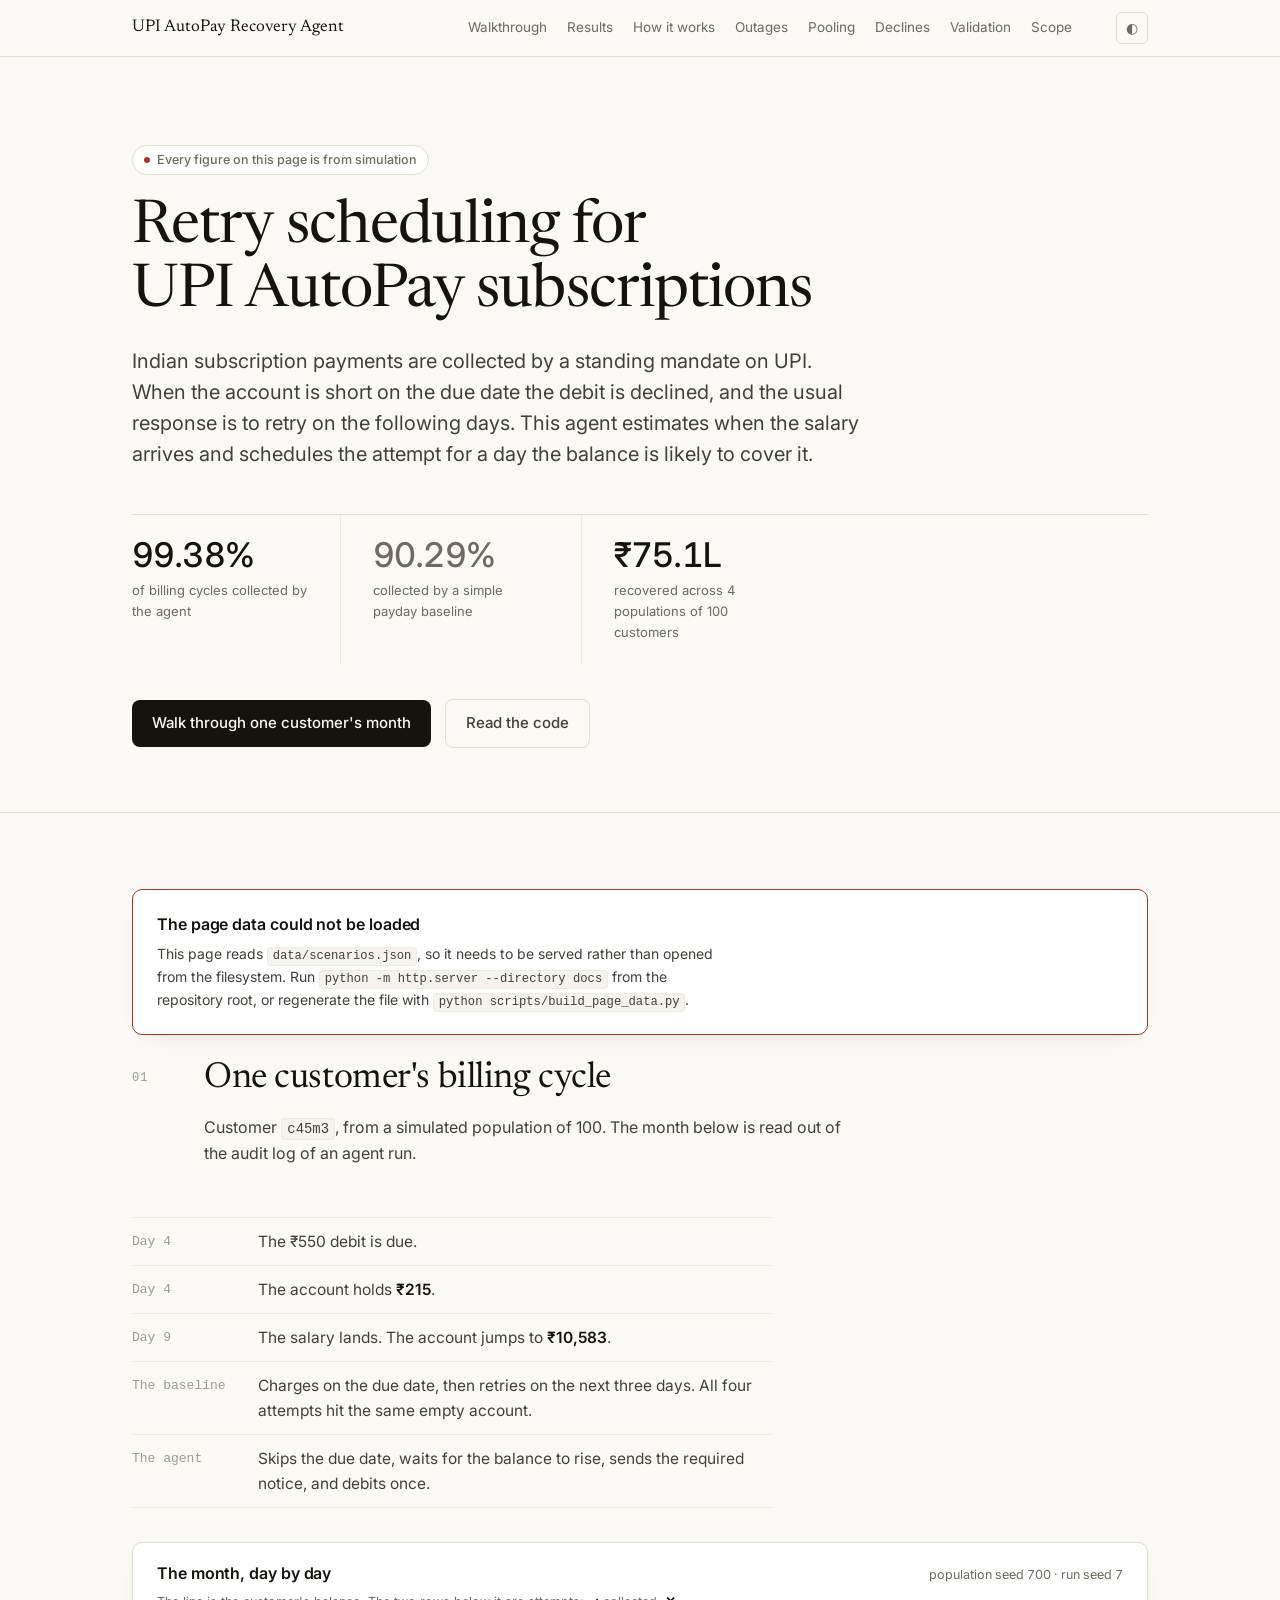
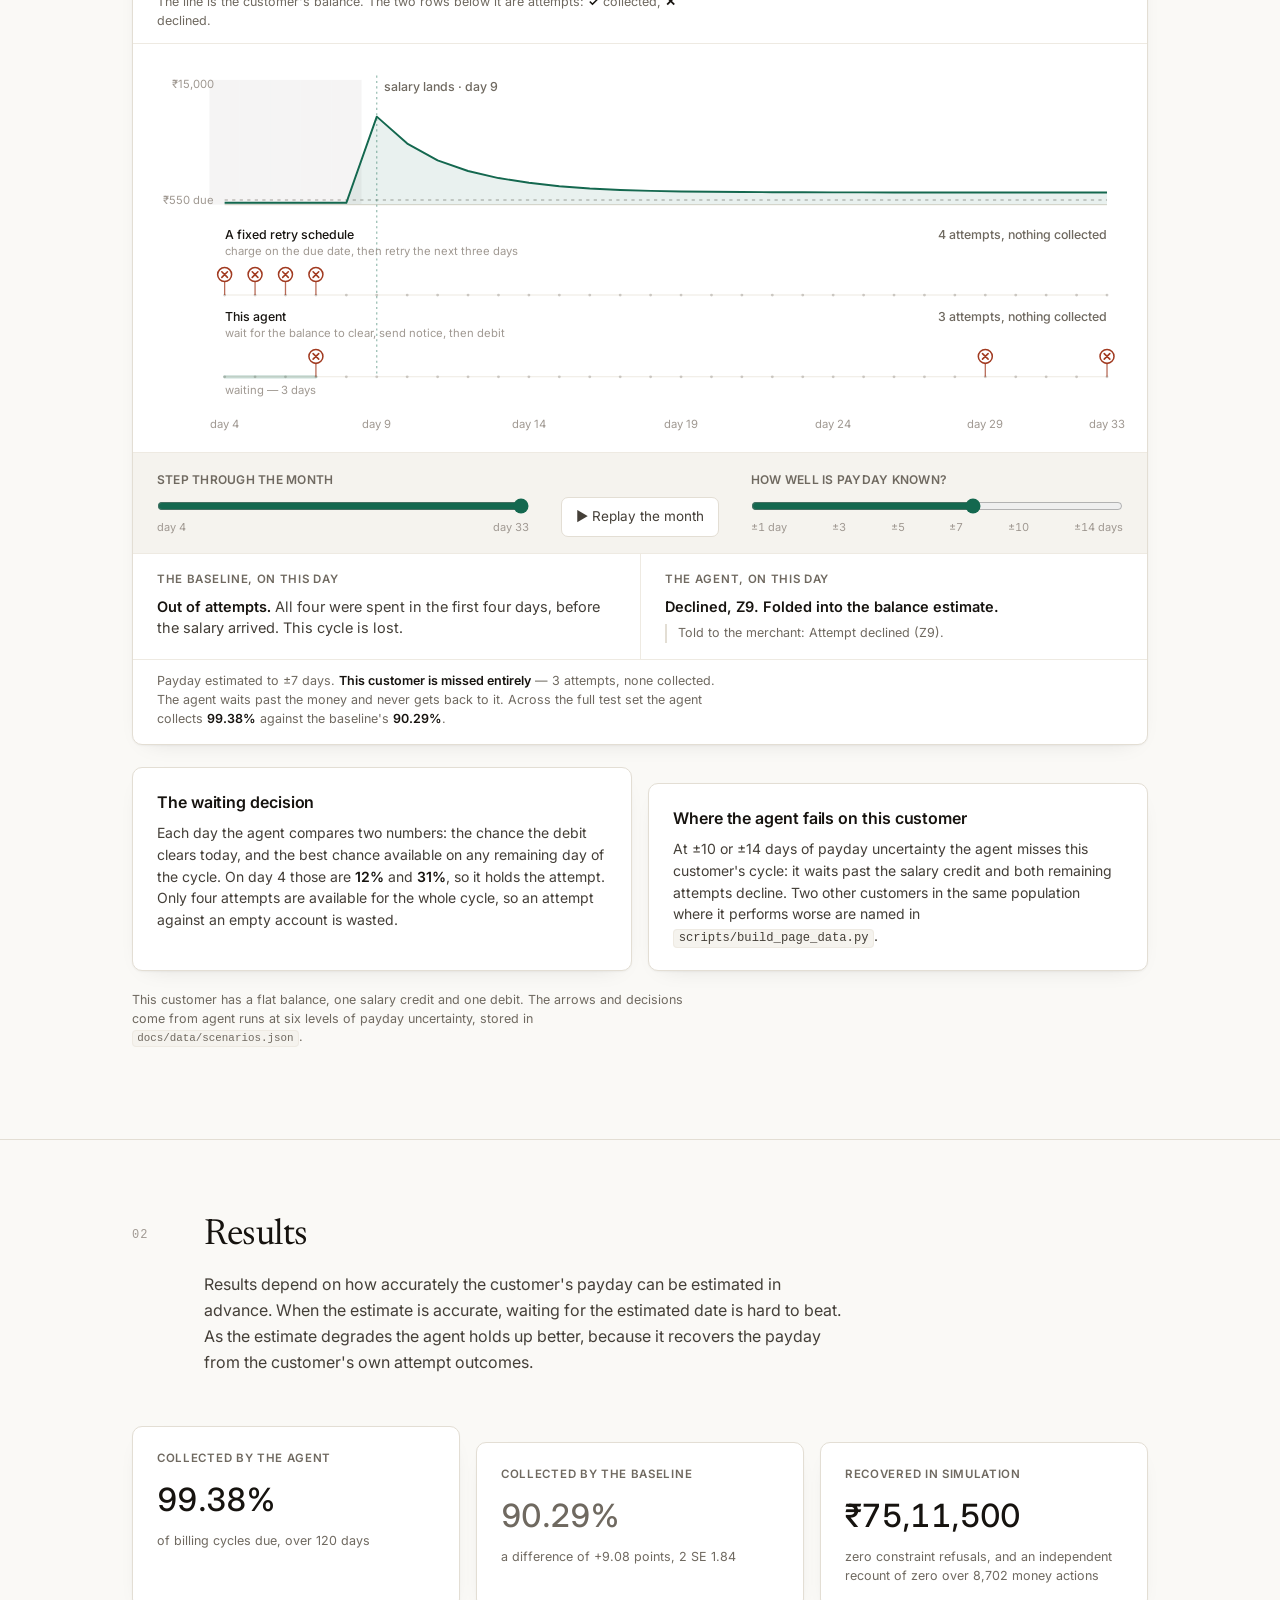
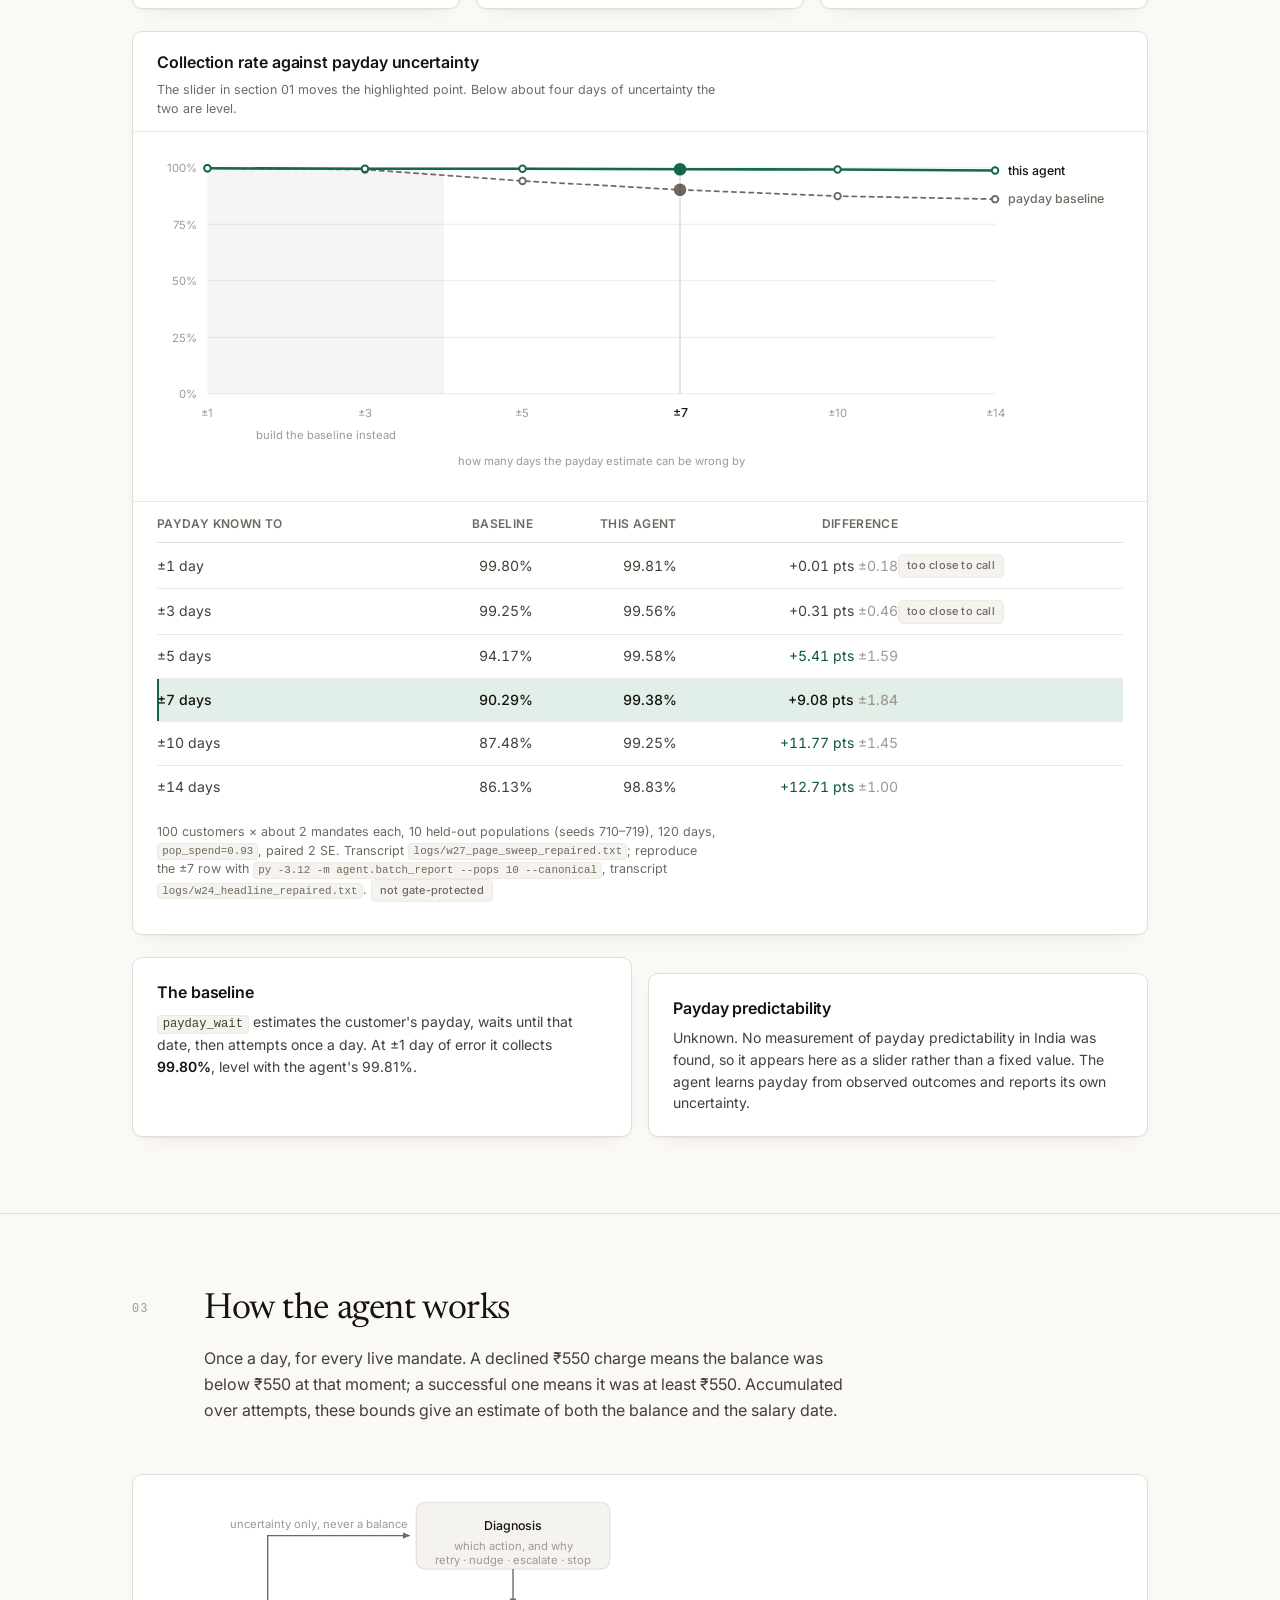
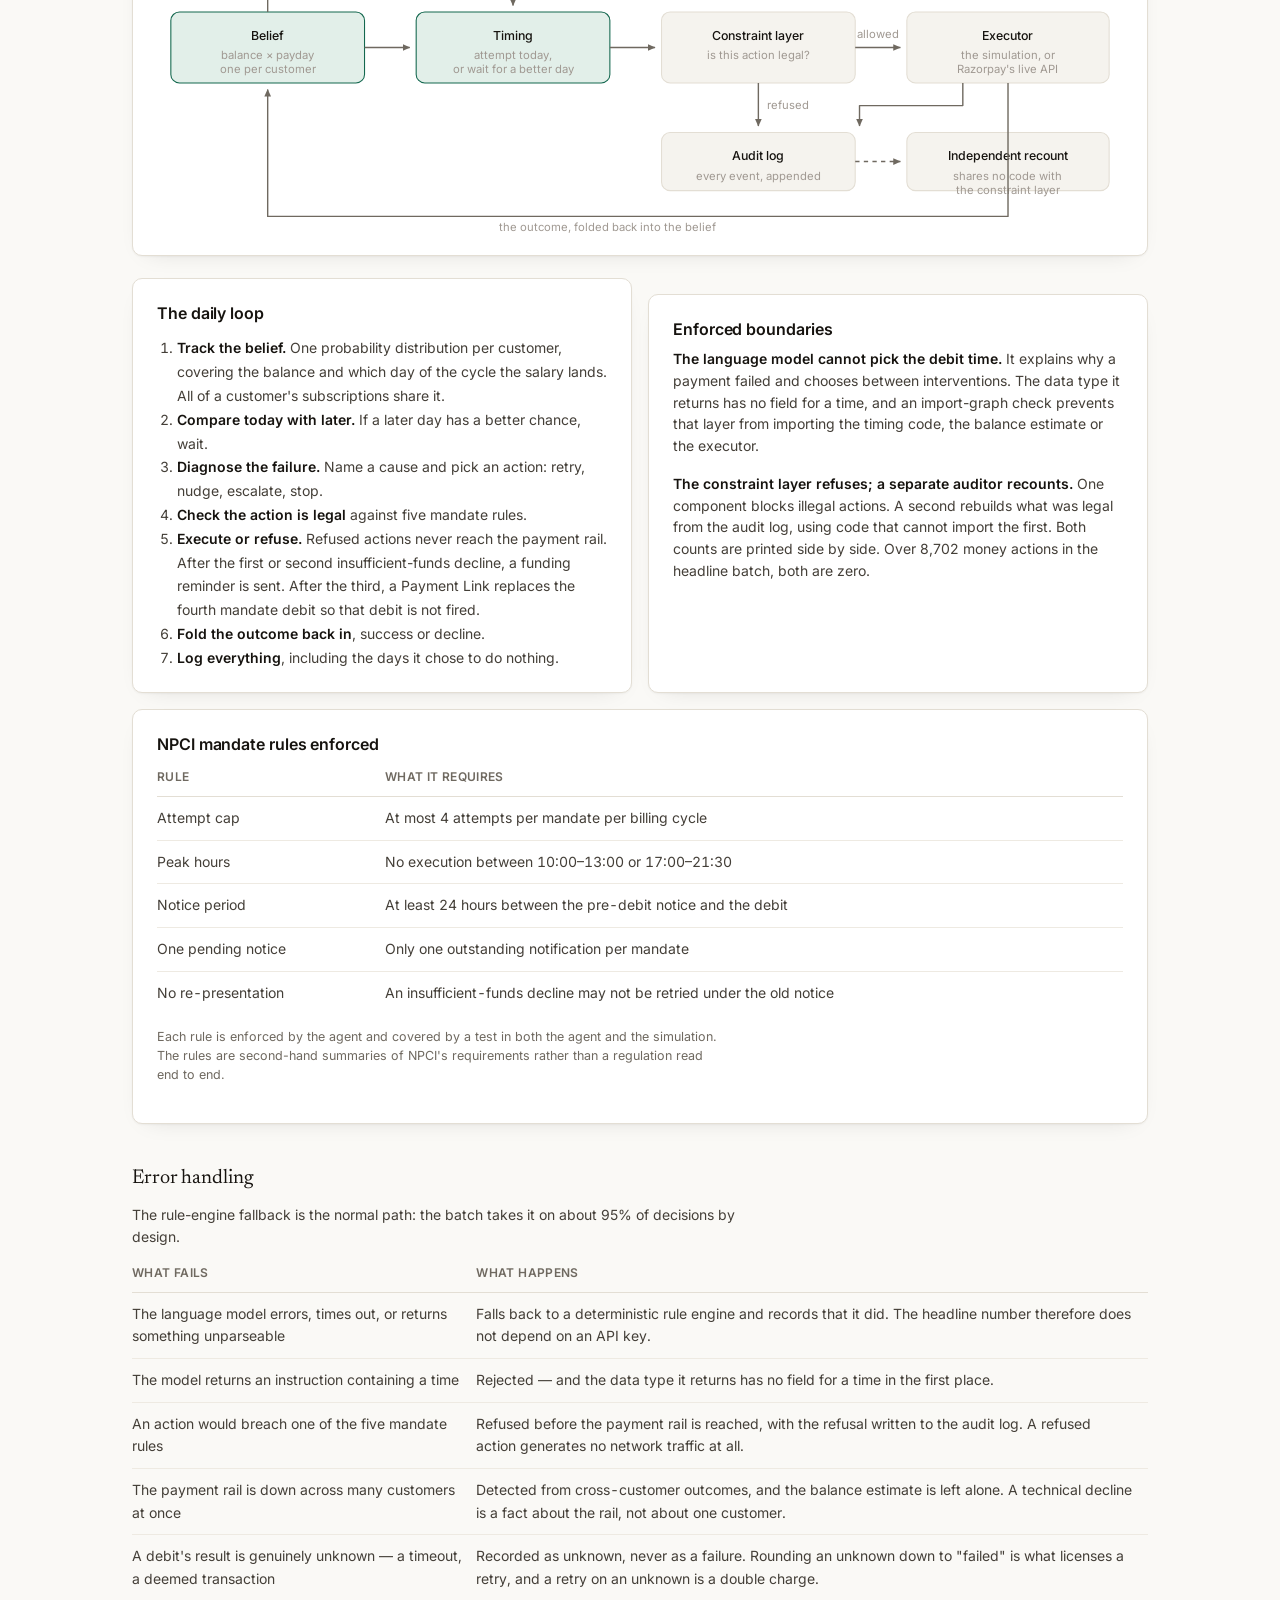
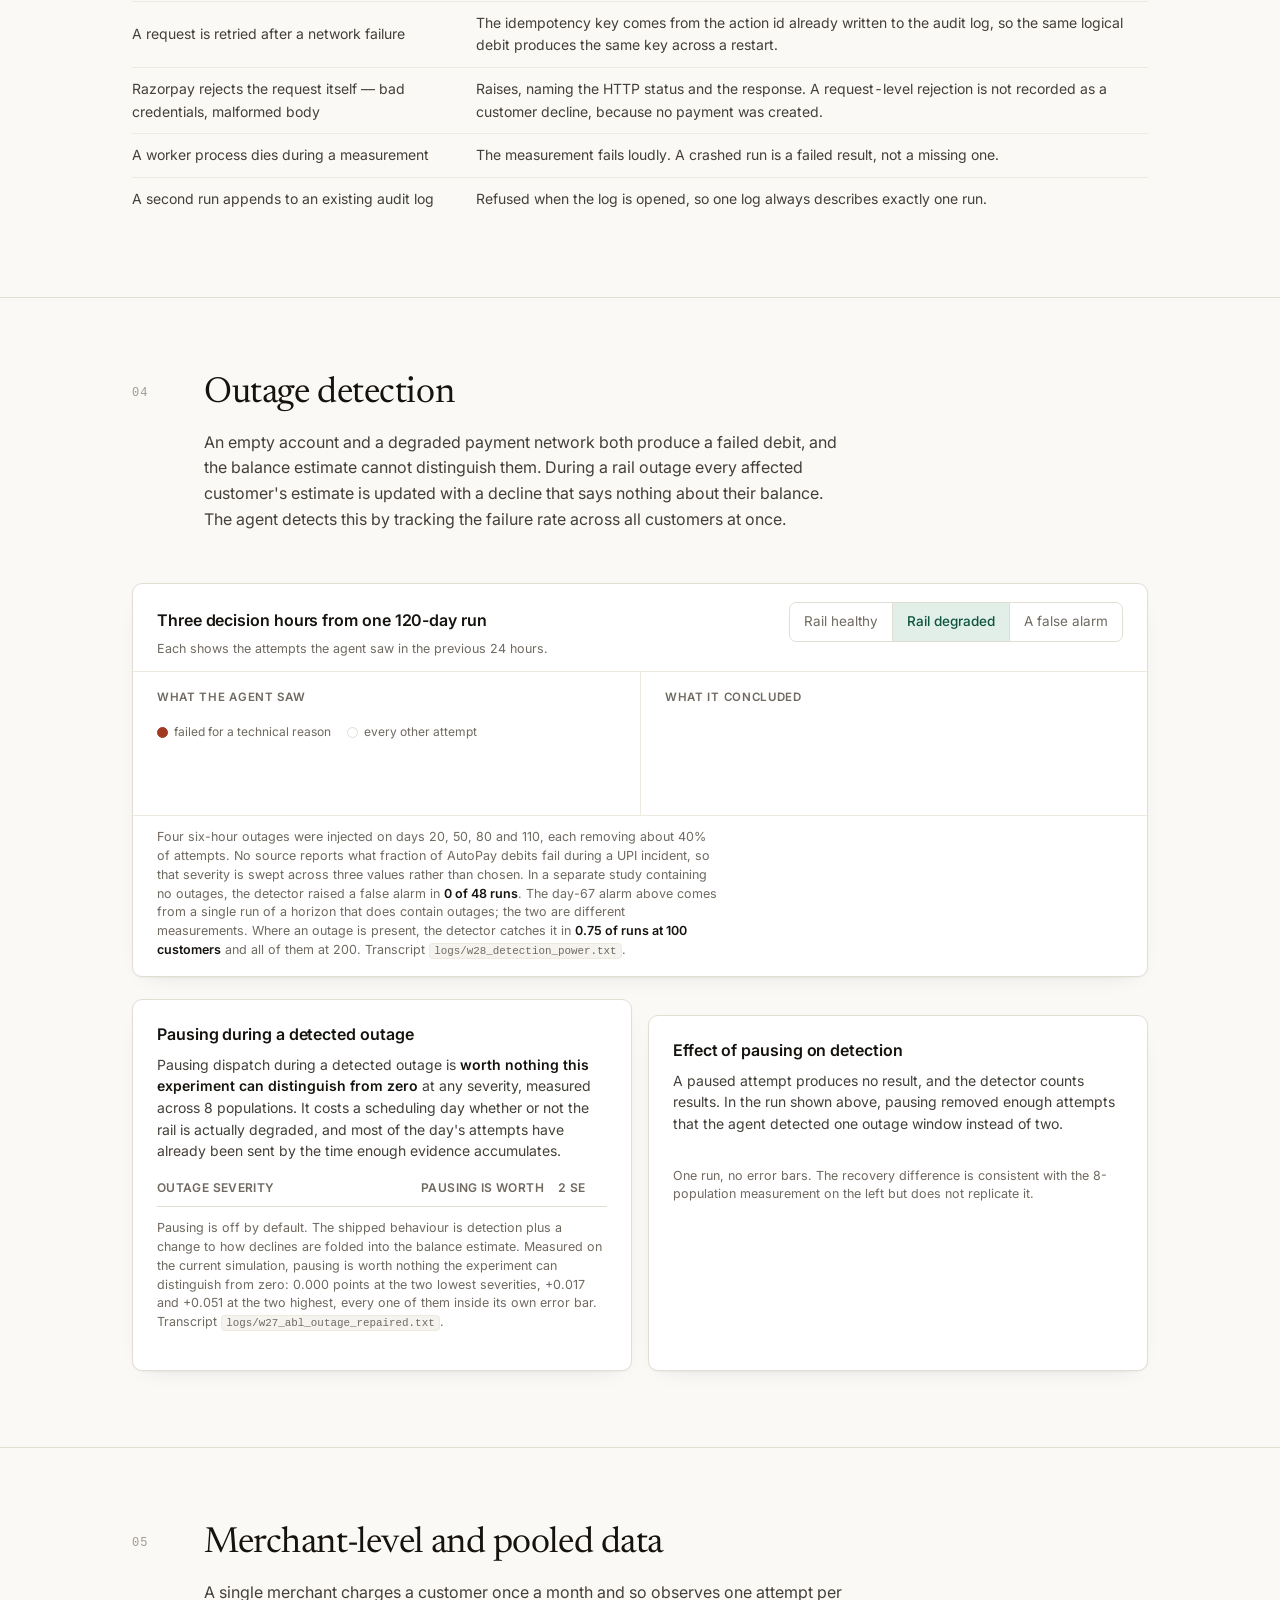
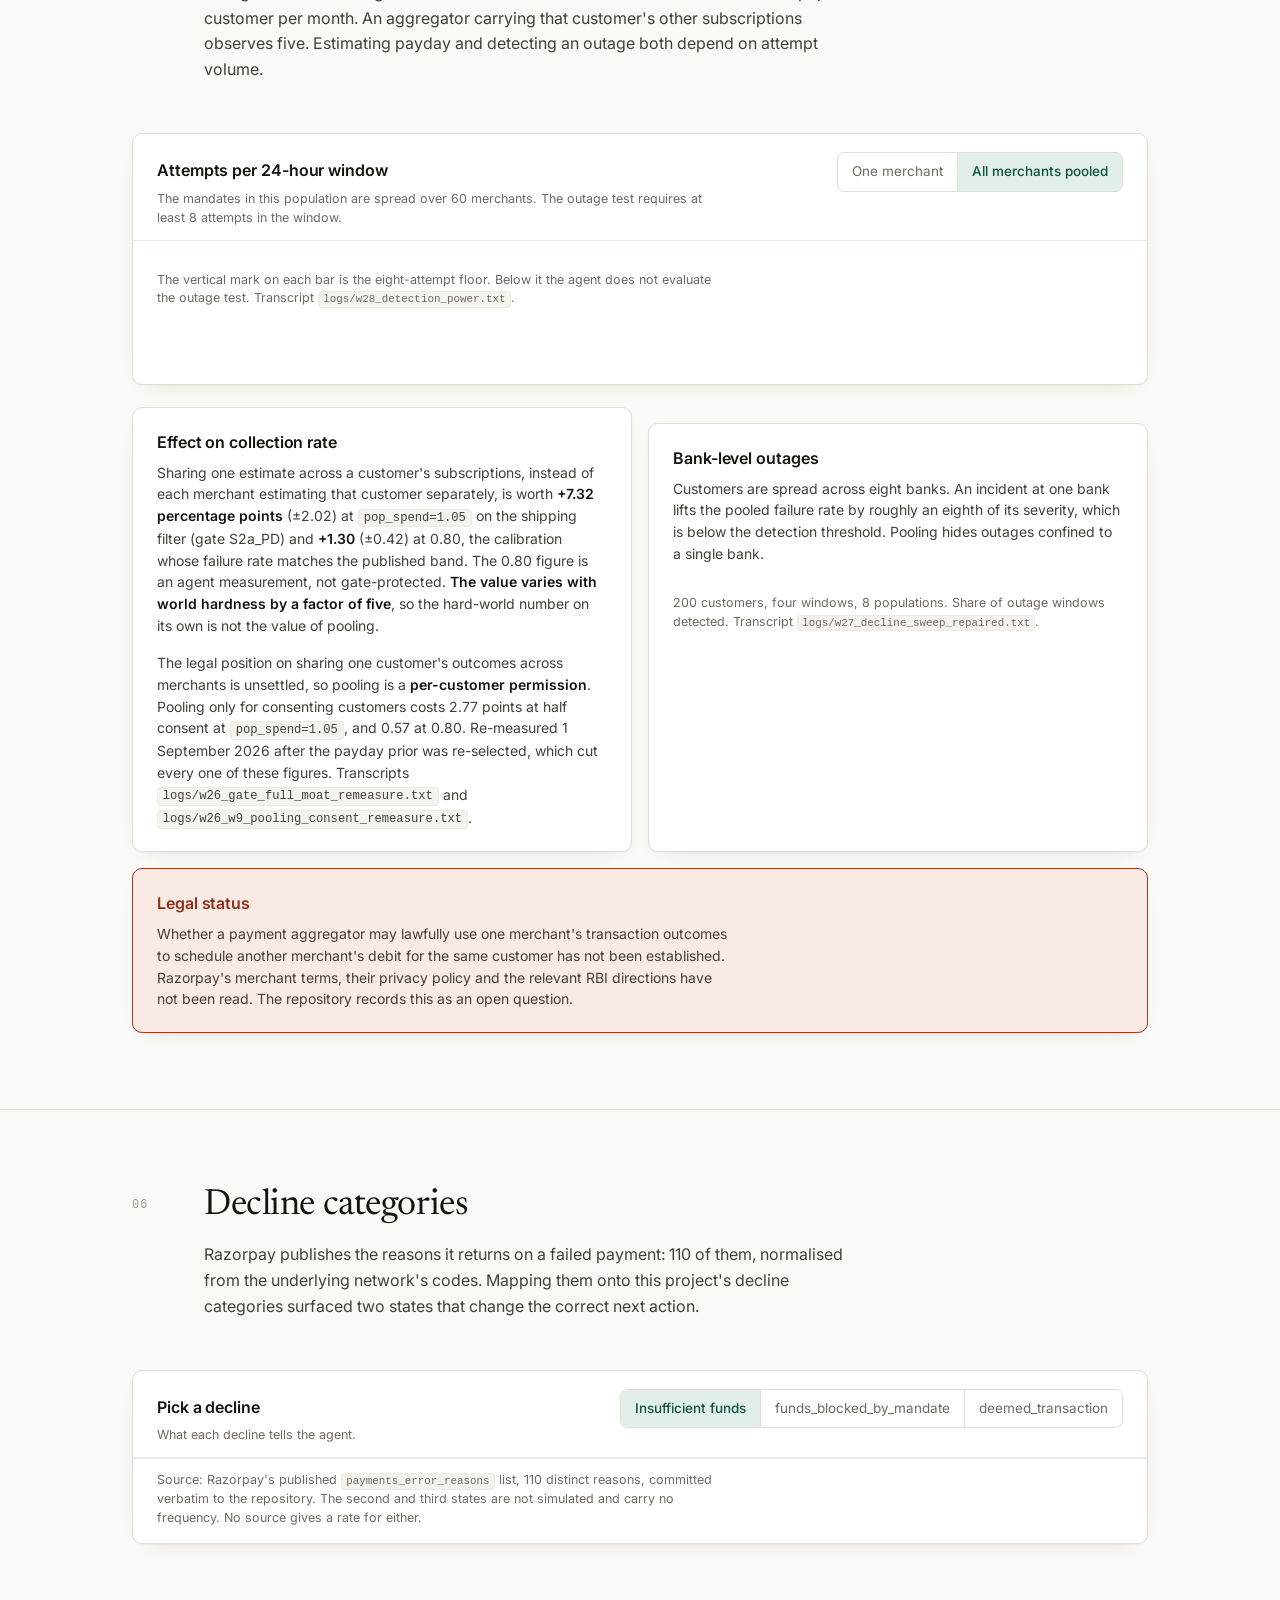
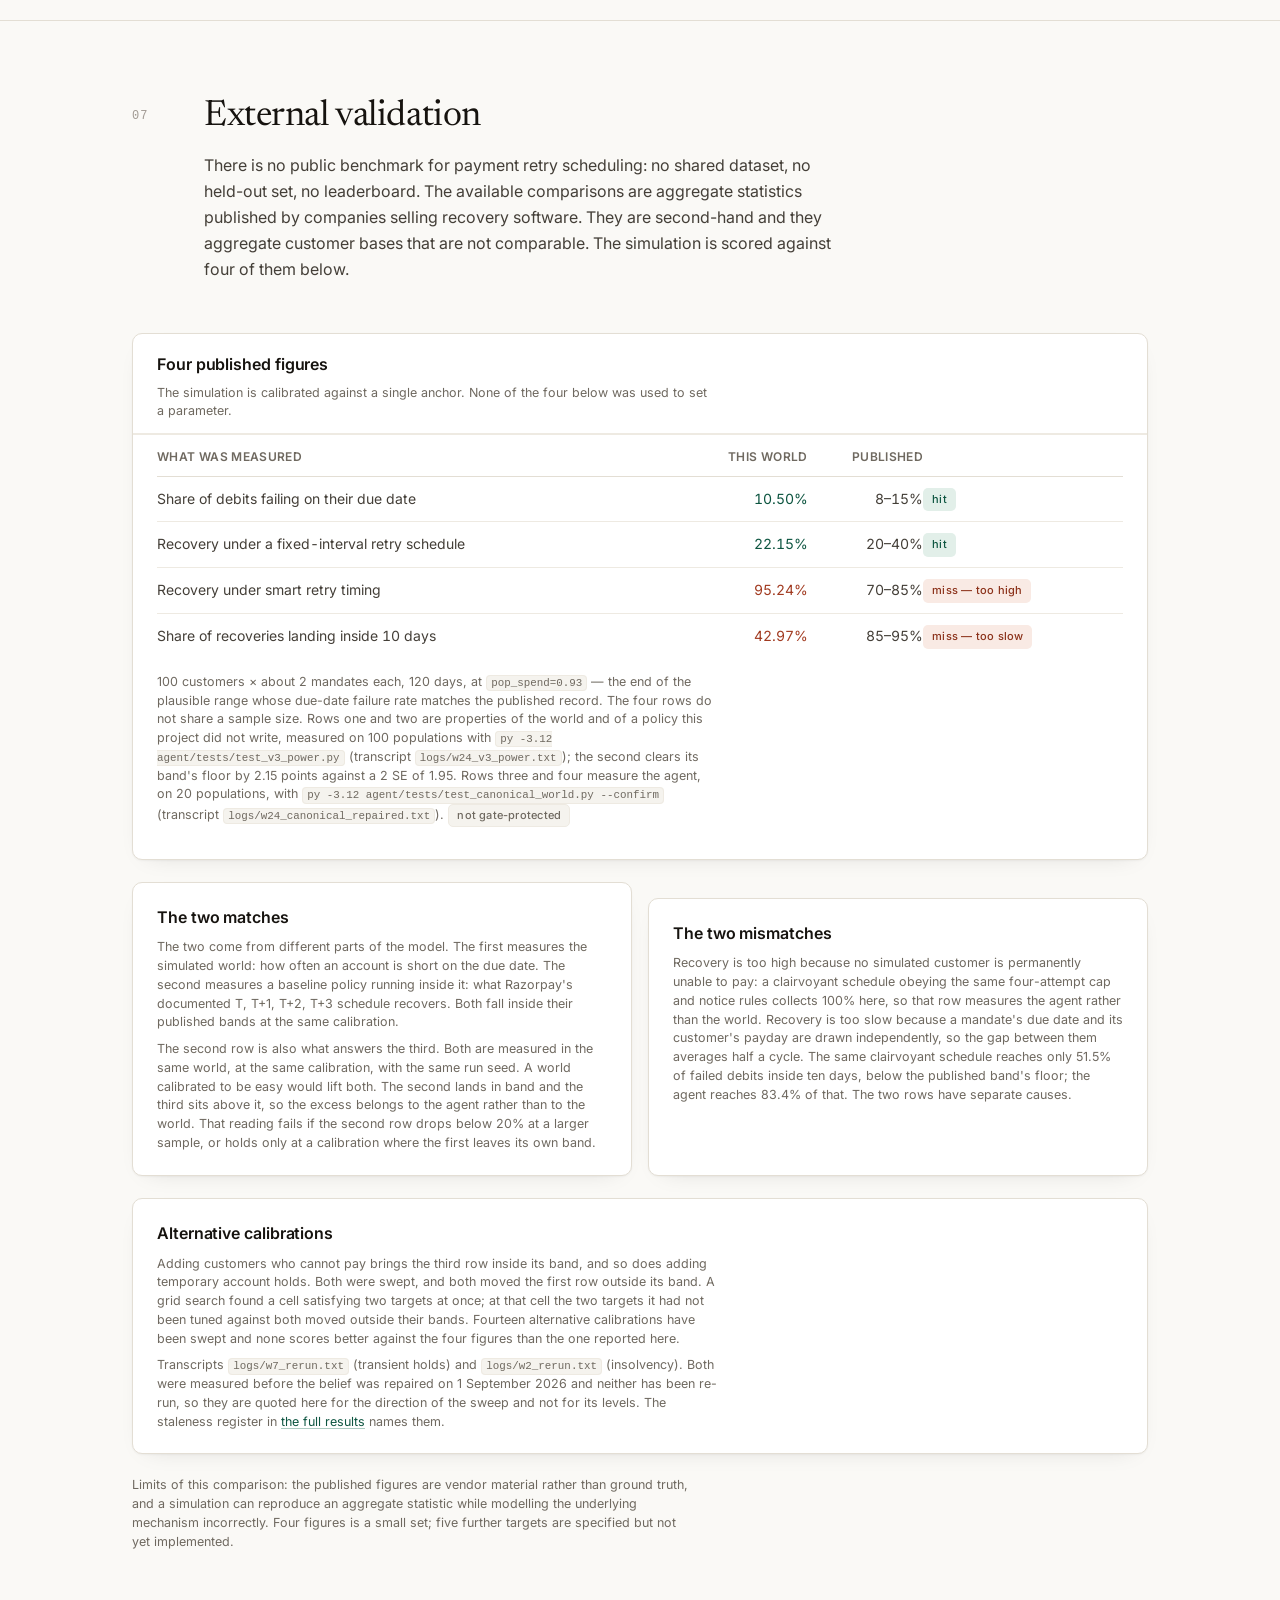
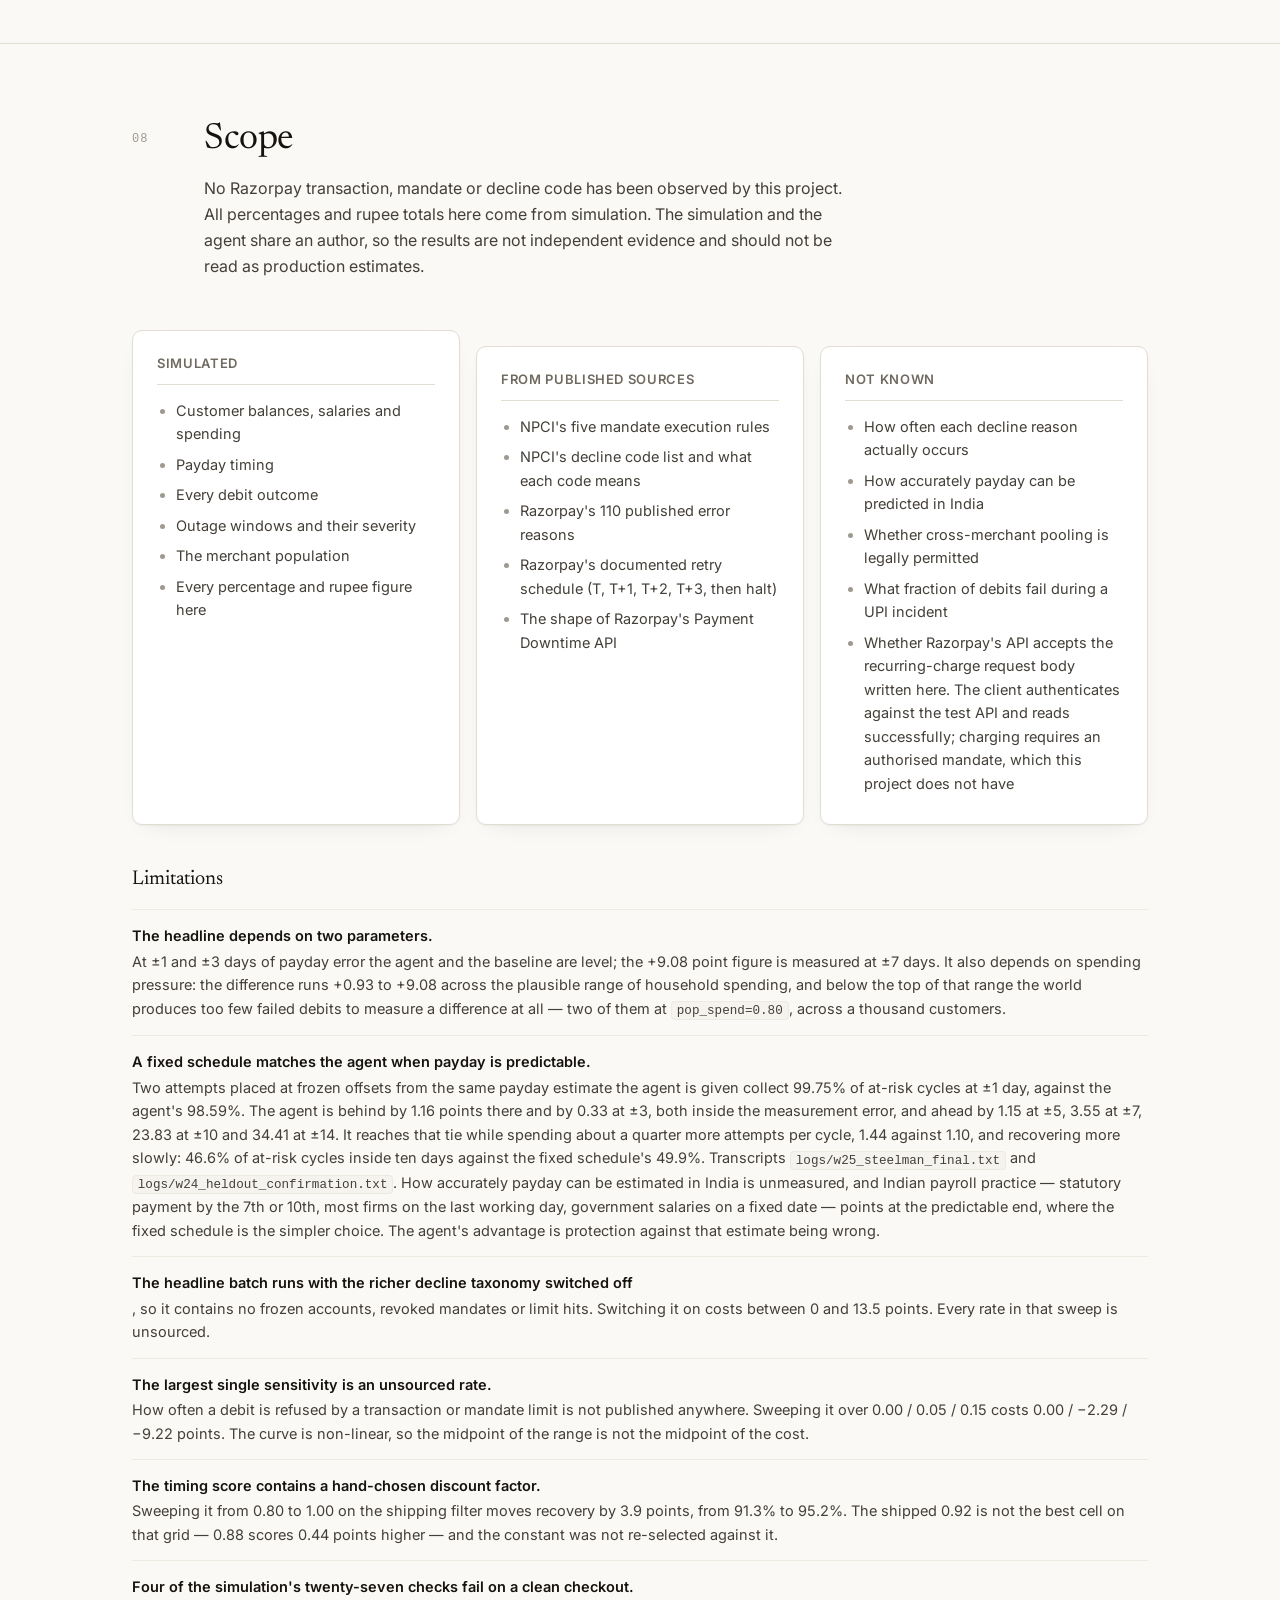
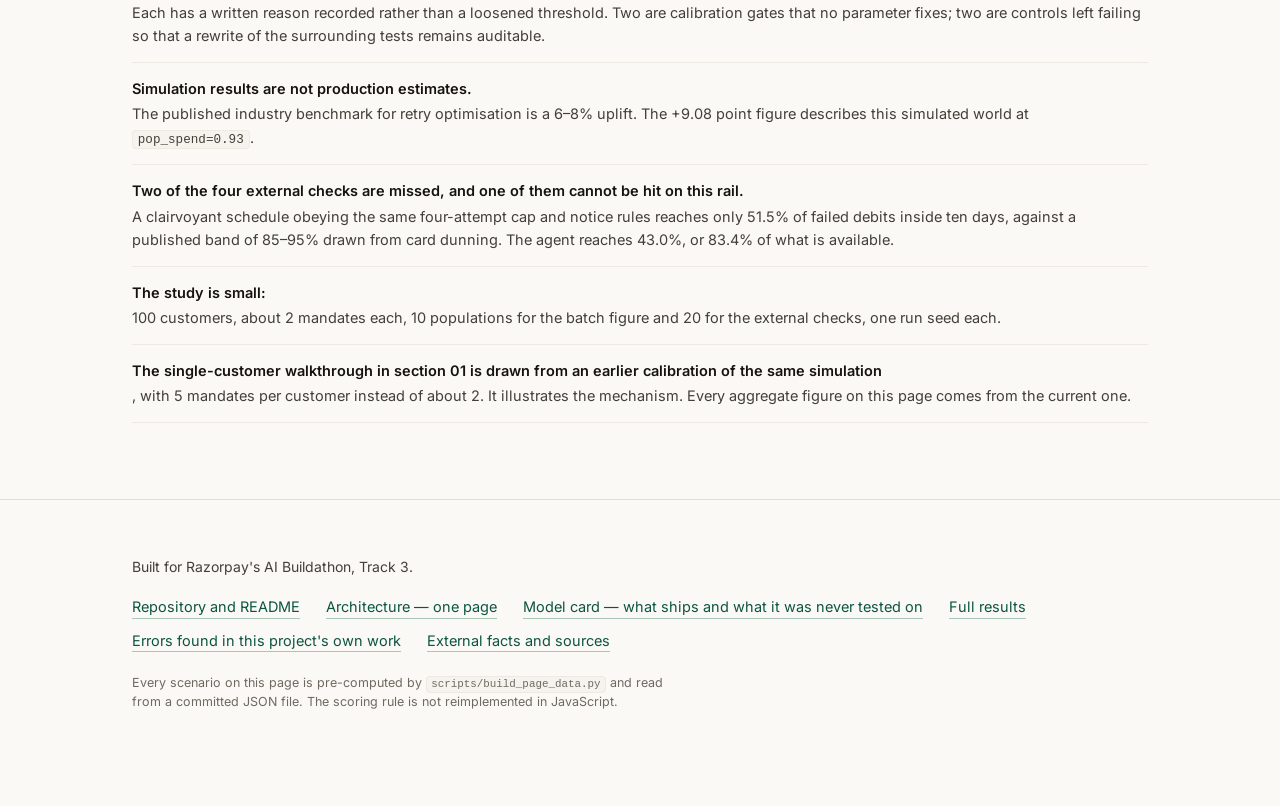
==== commit 924bc889: "Measure the detection family, and error 36: a cache that resumed across a belief repair The stalenes" ====
--- a/docs/index.html
+++ b/docs/index.html
@@ -454,7 +454,7 @@
         <div class="rk">Recovered in simulation</div>
         <div id="b-rupees" style="font-size:32px;font-weight:500;letter-spacing:-.02em" class="num">₹7,511,500</div>
         <p class="tiny" style="margin:6px 0 0">zero constraint refusals, and an independent
-          recount of zero over 8,832 money actions</p>
+          recount of zero over 8,702 money actions</p>
       </div>
     </div>
 
@@ -470,8 +470,8 @@
         <svg class="chart wide" id="sweep" viewBox="0 0 920 330" role="img"
              aria-labelledby="sw-t sw-d">
           <title id="sw-t">Collection rate as payday uncertainty grows</title>
-          <desc id="sw-d">The baseline falls from 99% at ±1 day to 40% at ±14 days. The agent
-            stays between 93% and 96% across the same range.</desc>
+          <desc id="sw-d">The baseline falls from 99.8% at ±1 day to 86.1% at ±14 days. The
+            agent stays between 99.8% and 98.8% across the same range.</desc>
         </svg>
       </div>
       <div class="figure-foot">
@@ -489,8 +489,10 @@
         </div>
         <p class="tiny" style="margin-top:14px">
           100 customers × about 2 mandates each, 10 held-out populations (seeds 710–719),
-          120 days, <code>pop_spend=0.93</code>, paired 2 SE. Reproduce the ±7 row with
-          <code>py -3.12 -m agent.batch_report --pops 10 --canonical</code>.
+          120 days, <code>pop_spend=0.93</code>, paired 2 SE. Transcript
+          <code>logs/w27_page_sweep_repaired.txt</code>; reproduce the ±7 row with
+          <code>py -3.12 -m agent.batch_report --pops 10 --canonical</code>, transcript
+          <code>logs/w24_headline_repaired.txt</code>.
           <span class="tag">not gate-protected</span>
         </p>
       </div>
@@ -501,7 +503,7 @@
         <h3>The baseline</h3>
         <p class="small" style="margin-bottom:0"><code>payday_wait</code> estimates the
         customer's payday, waits until that date, then attempts once a day. At ±1 day of error
-        it collects <b>99.24%</b>, 3.5 points above the agent.</p>
+        it collects <b>99.80%</b>, level with the agent's 99.81%.</p>
       </div>
       <div class="card">
         <h3>Payday predictability</h3>
@@ -573,7 +575,7 @@
         <p class="small" style="margin-bottom:0"><b>The constraint layer refuses; a separate
         auditor recounts.</b> One component blocks illegal actions. A second rebuilds what was
         legal from the audit log, using code that cannot import the first. Both counts are
-        printed side by side. Over 8,832 money actions in the headline batch, both are
+        printed side by side. Over 8,702 money actions in the headline batch, both are
         zero.</p>
       </div>
     </div>
@@ -691,17 +693,20 @@
         AutoPay debits fail during a UPI incident, so that severity is swept across three values
         rather than chosen. In a separate study containing no outages, the detector raised a
         false alarm in <b>0 of 48 runs</b>. The day-67 alarm above comes from a single run of a
-        horizon that does contain outages; the two are different measurements.</p>
+        horizon that does contain outages; the two are different measurements. Where an
+        outage is present, the detector catches it in <b>0.75 of runs at 100 customers</b> and
+        all of them at 200. Transcript <code>logs/w28_detection_power.txt</code>.</p>
       </div>
     </div>
 
     <div class="grid2" style="margin-top:22px">
       <div class="card">
         <h3>Pausing during a detected outage</h3>
-        <p class="small">Pausing dispatch during a detected outage <b>reduces collection</b> at
-        moderate severity, measured across 8 populations. It costs a scheduling day whether or
-        not the rail is actually degraded, and most of the day's attempts have already been sent
-        by the time enough evidence accumulates.</p>
+        <p class="small">Pausing dispatch during a detected outage is <b>worth nothing this
+        experiment can distinguish from zero</b> at any severity, measured across 8
+        populations. It costs a scheduling day whether or not the rail is actually degraded,
+        and most of the day's attempts have already been sent by the time enough evidence
+        accumulates.</p>
         <div class="tablewrap" style="margin-top:14px">
           <table id="ablation-table">
             <thead><tr><th>Outage severity</th><th class="n">Pausing is worth</th><th class="n">2 SE</th><th></th></tr></thead>
@@ -712,7 +717,8 @@
         behaviour is detection plus a change to how declines are folded into the balance
         estimate. Measured on the current simulation, pausing is worth nothing the
         experiment can distinguish from zero: 0.000 points at the two lowest severities,
-        +0.017 and +0.051 at the two highest, every one of them inside its own error bar.</p>
+        +0.017 and +0.051 at the two highest, every one of them inside its own error bar.
+        Transcript <code>logs/w27_abl_outage_repaired.txt</code>.</p>
       </div>
       <div class="card">
         <h3>Effect of pausing on detection</h3>
@@ -758,7 +764,8 @@
       <div class="figure-foot" style="border-top:0">
         <div class="bars" id="vol-bars"></div>
         <p class="tiny" style="margin:14px 0 0">The vertical mark on each bar is the
-        eight-attempt floor. Below it the agent does not evaluate the outage test.</p>
+        eight-attempt floor. Below it the agent does not evaluate the outage test.
+        Transcript <code>logs/w28_detection_power.txt</code>.</p>
         <div class="rv" id="p-read" style="margin-top:16px"></div>
       </div>
     </div>
@@ -775,7 +782,9 @@
         outcomes across merchants is unsettled, so pooling is a <b>per-customer permission</b>.
         Pooling only for consenting customers costs 2.77 points at half consent at
         <code>pop_spend=1.05</code>, and 0.57 at 0.80. Re-measured 1 September 2026 after the
-        payday prior was re-selected, which cut every one of these figures.</p>
+        payday prior was re-selected, which cut every one of these figures. Transcripts
+        <code>logs/w26_gate_full_moat_remeasure.txt</code> and
+        <code>logs/w26_w9_pooling_consent_remeasure.txt</code>.</p>
       </div>
       <div class="card">
         <h3>Bank-level outages</h3>
@@ -784,7 +793,8 @@
         detection threshold. Pooling hides outages confined to a single bank.</p>
         <div class="bars" id="bank-bars" style="margin-top:14px"></div>
         <p class="tiny" style="margin-top:14px">200 customers, four windows, 8 populations. Share
-        of outage windows detected.</p>
+        of outage windows detected. Transcript
+        <code>logs/w27_decline_sweep_repaired.txt</code>.</p>
       </div>
     </div>
 
@@ -908,10 +918,12 @@
           rate matches the published record. The four rows do not share a sample size. Rows
           one and two are properties of the world and of a policy this project did not write,
           measured on 100 populations with
-          <code>py -3.12 agent/tests/test_v3_power.py</code>; the second clears its band's
-          floor by 2.15 points against a 2 SE of 1.95. Rows three and four measure the agent,
-          on 20 populations, with
-          <code>py -3.12 agent/tests/test_canonical_world.py --confirm</code>.
+          <code>py -3.12 agent/tests/test_v3_power.py</code> (transcript
+          <code>logs/w24_v3_power.txt</code>); the second clears its band's floor by 2.15
+          points against a 2 SE of 1.95. Rows three and four measure the agent, on 20
+          populations, with
+          <code>py -3.12 agent/tests/test_canonical_world.py --confirm</code> (transcript
+          <code>logs/w24_canonical_repaired.txt</code>).
           <span class="tag">not gate-protected</span>
         </p>
       </div>
@@ -953,6 +965,11 @@
       targets at once; at that cell the two targets it had not been tuned against both moved
       outside their bands. Fourteen alternative calibrations have been swept and none scores
       better against the four figures than the one reported here.</p>
+      <p class="tiny" style="margin:8px 0 0">Transcripts <code>logs/w7_rerun.txt</code>
+      (transient holds) and <code>logs/w2_rerun.txt</code> (insolvency). Both were measured
+      before the belief was repaired on 1 September 2026 and neither has been re-run, so they
+      are quoted here for the direction of the sweep and not for its levels. The staleness
+      register in <a href="02_RESULTS.md">the full results</a> names them.</p>
     </div>
 
     <p class="tiny" style="margin-top:22px">
@@ -1028,7 +1045,8 @@
         ahead by 1.15 at ±5, 3.55 at ±7, 23.83 at ±10 and 34.41 at ±14. It reaches that tie
         while spending about a quarter more attempts per cycle, 1.44 against 1.10, and
         recovering more slowly: 46.6% of at-risk cycles inside ten days against the fixed
-        schedule's 49.9%. How accurately payday can be estimated in India is unmeasured, and
+        schedule's 49.9%. Transcripts <code>logs/w25_steelman_final.txt</code> and
+        <code>logs/w24_heldout_confirmation.txt</code>. How accurately payday can be estimated in India is unmeasured, and
         Indian payroll practice &mdash; statutory payment by the 7th or 10th, most firms on the
         last working day, government salaries on a fixed date &mdash; points at the predictable
         end, where the fixed schedule is the simpler choice. The agent's advantage is
@@ -1040,9 +1058,11 @@
         refused by a transaction or mandate limit is not published anywhere. Sweeping it over
         0.00 / 0.05 / 0.15 costs 0.00 / −2.29 / −9.22 points. The curve is non-linear, so the
         midpoint of the range is not the midpoint of the cost.</li>
-      <li><b>The timing score contains a hand-chosen discount factor.</b> Sweeping it across
-        a plausible range moves the headline by roughly 7 points.</li>
-      <li><b>Four of the simulation's twenty-five checks fail on a clean checkout.</b> Each
+      <li><b>The timing score contains a hand-chosen discount factor.</b> Sweeping it from
+        0.80 to 1.00 on the shipping filter moves recovery by 3.9 points, from 91.3% to 95.2%.
+        The shipped 0.92 is not the best cell on that grid &mdash; 0.88 scores 0.44 points
+        higher &mdash; and the constant was not re-selected against it.</li>
+      <li><b>Four of the simulation's twenty-seven checks fail on a clean checkout.</b> Each
         has a written reason recorded rather than a loosened threshold. Two are calibration
         gates that no parameter fixes; two are controls left failing so that a rewrite of the
         surrounding tests remains auditable.</li>
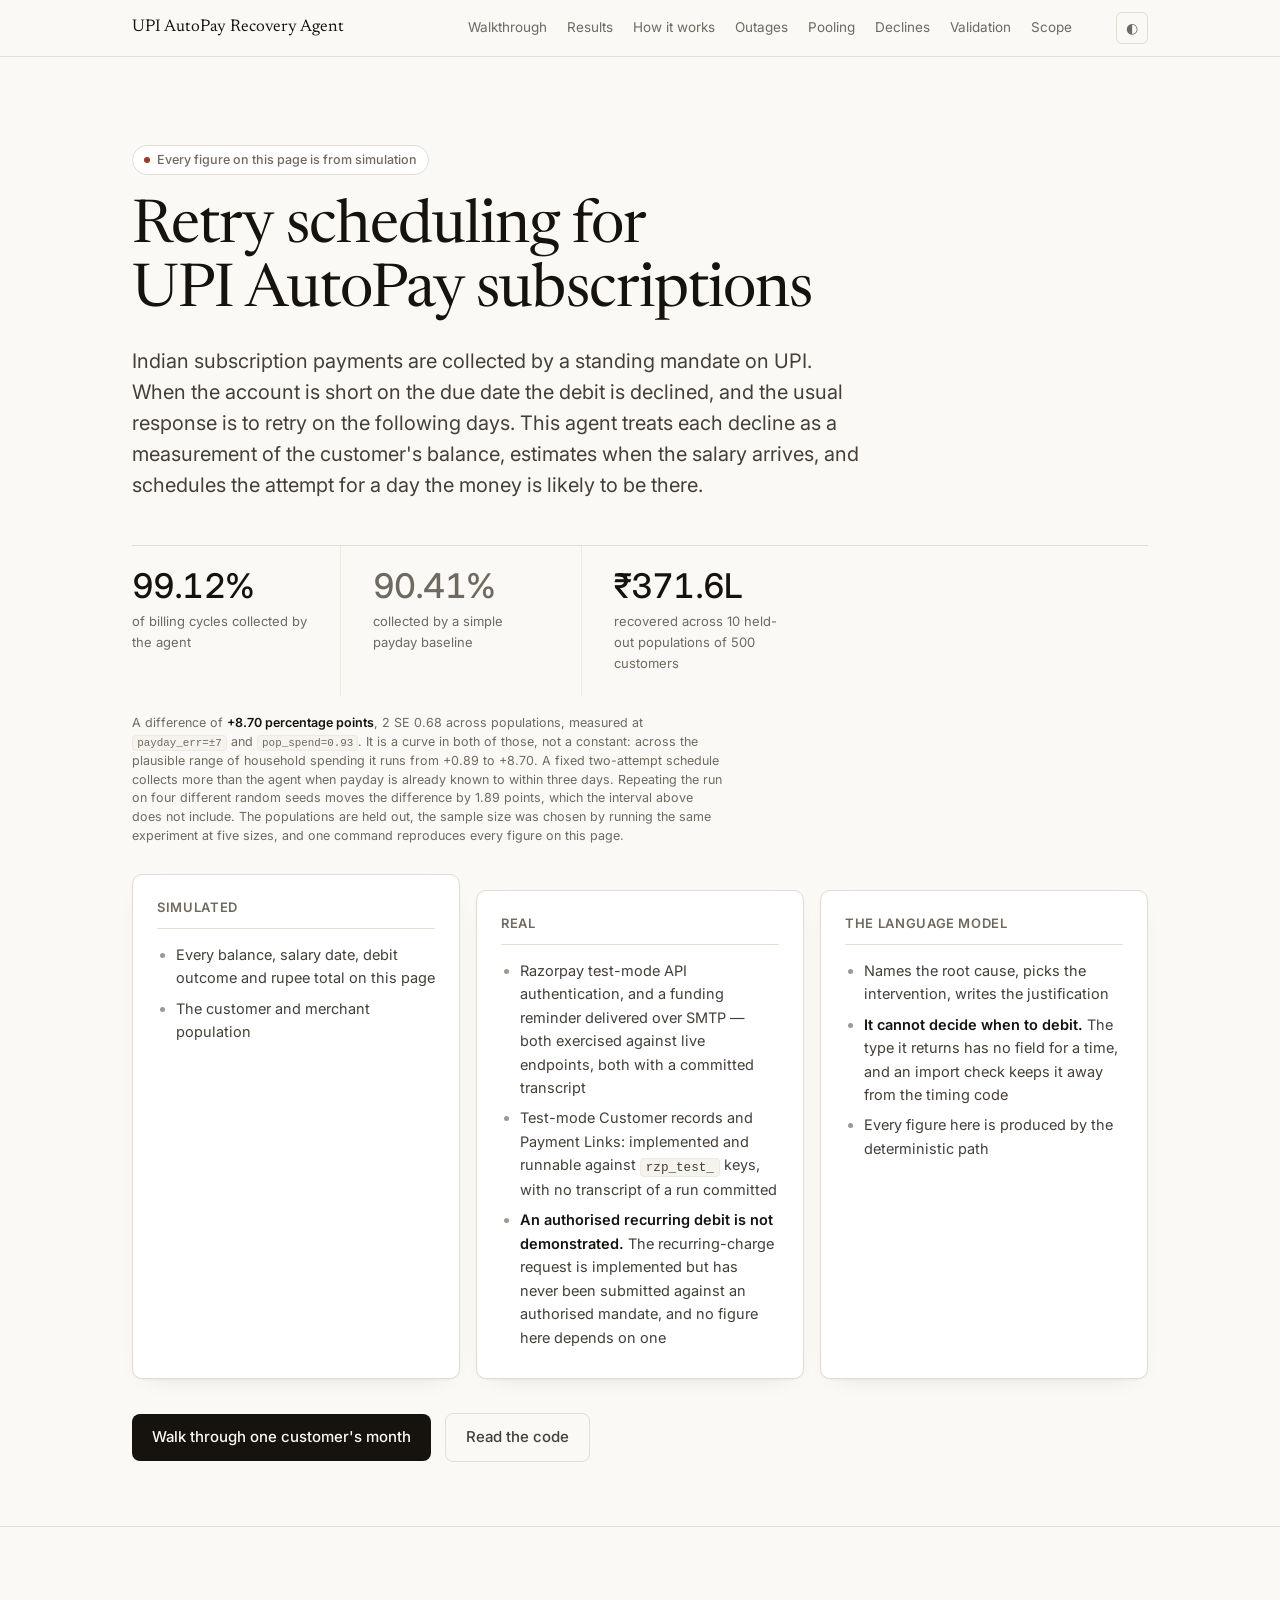
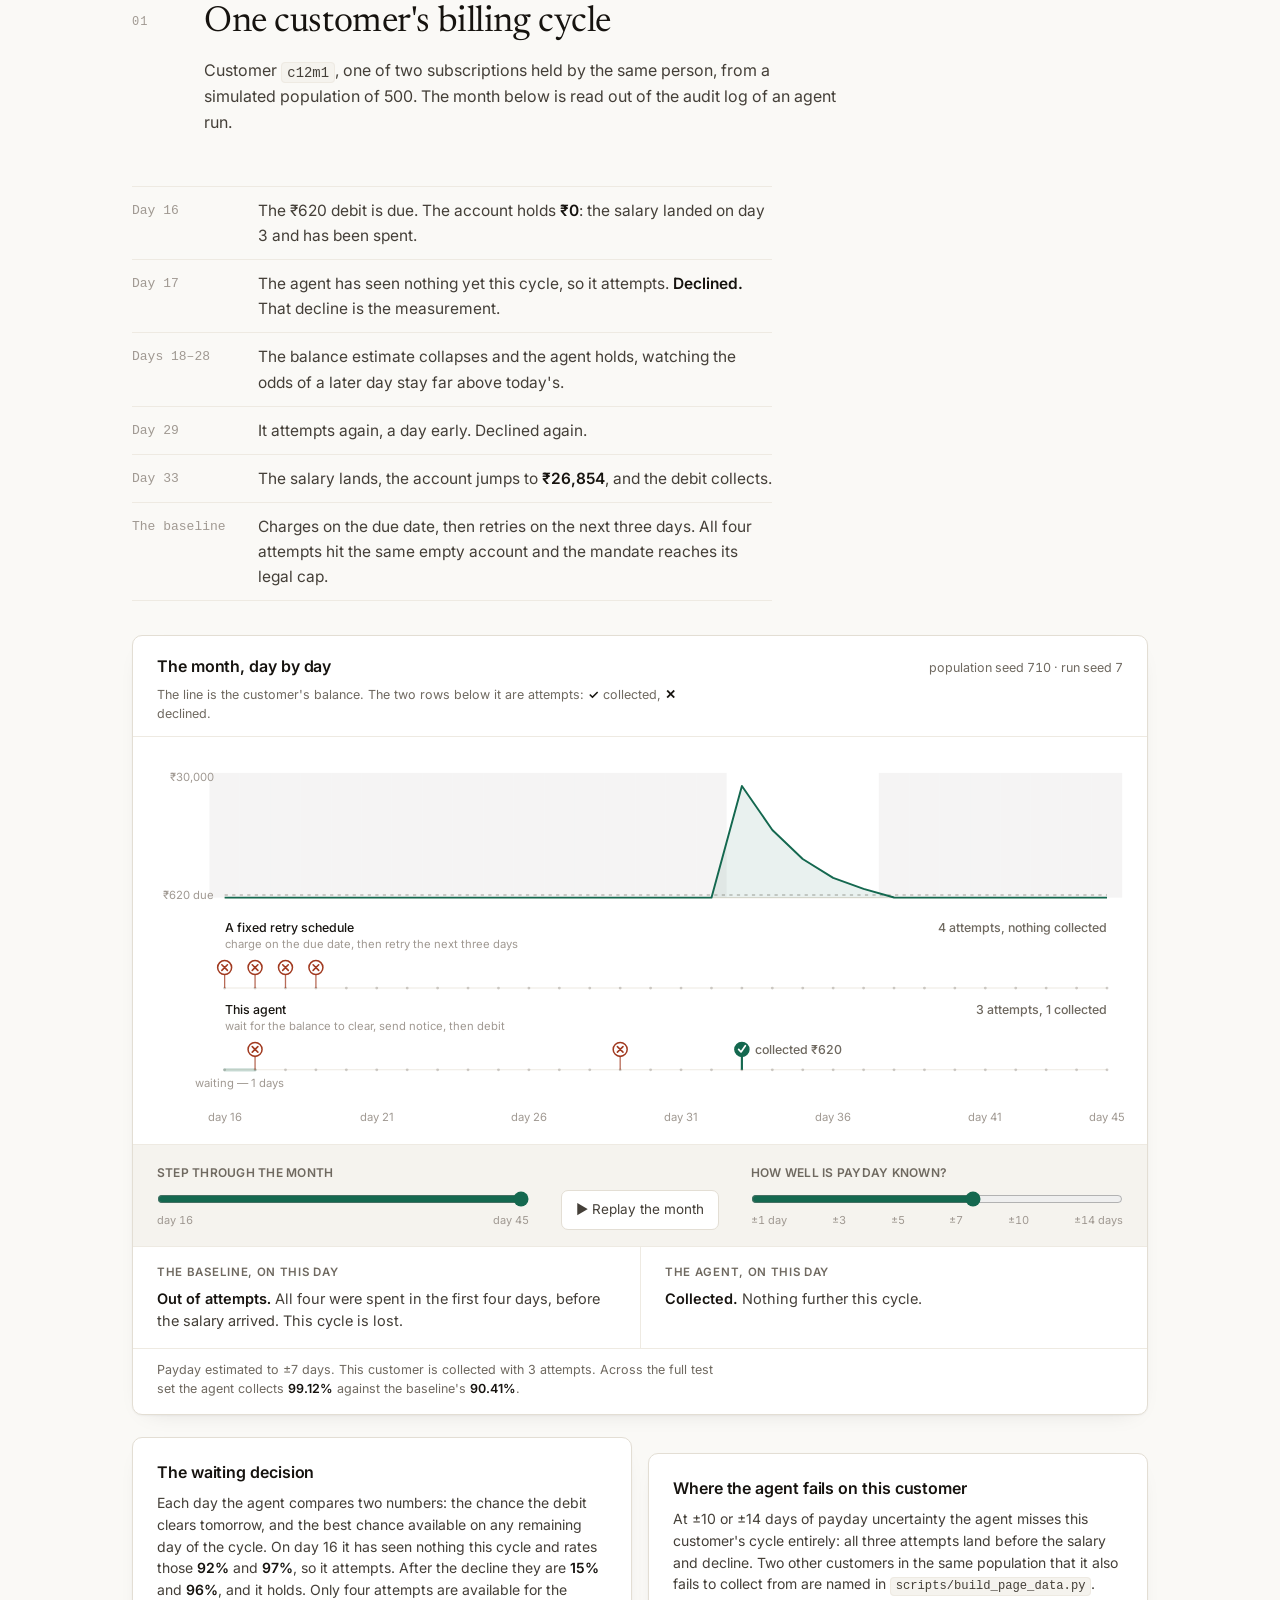
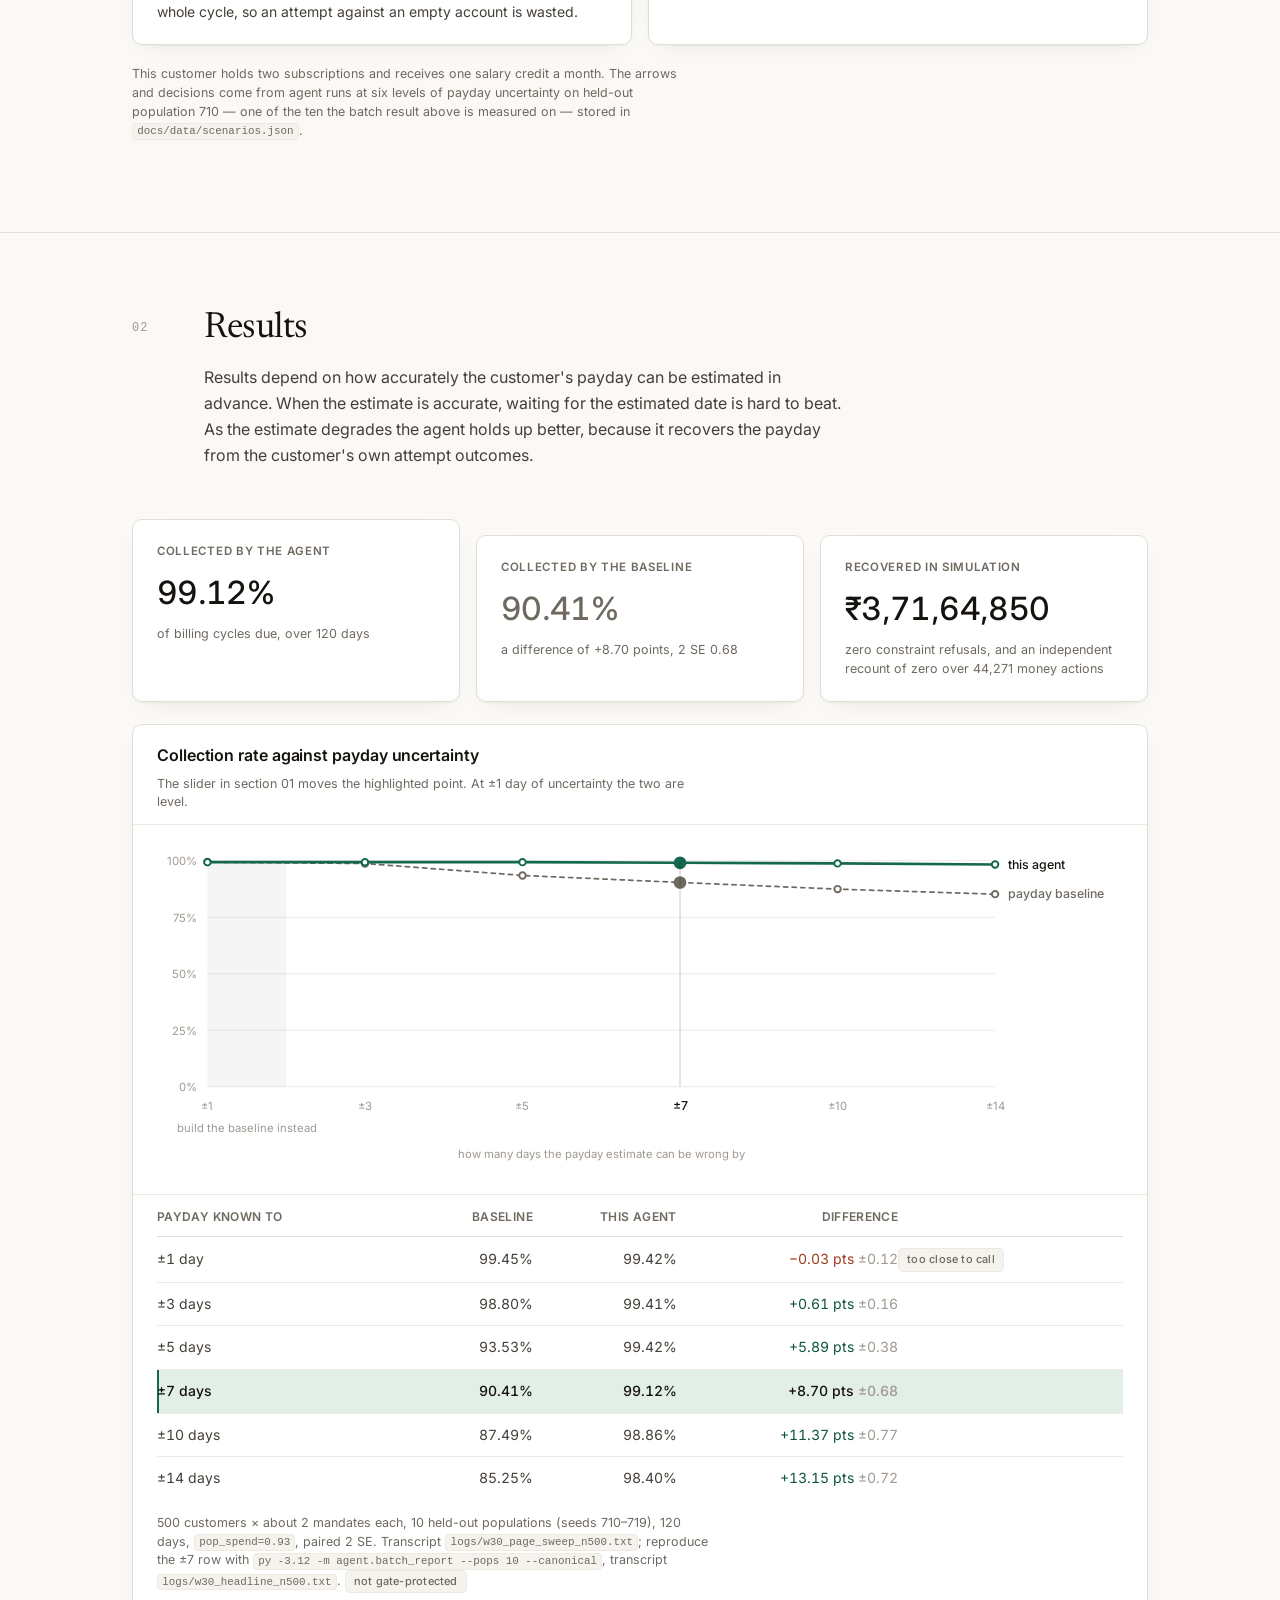
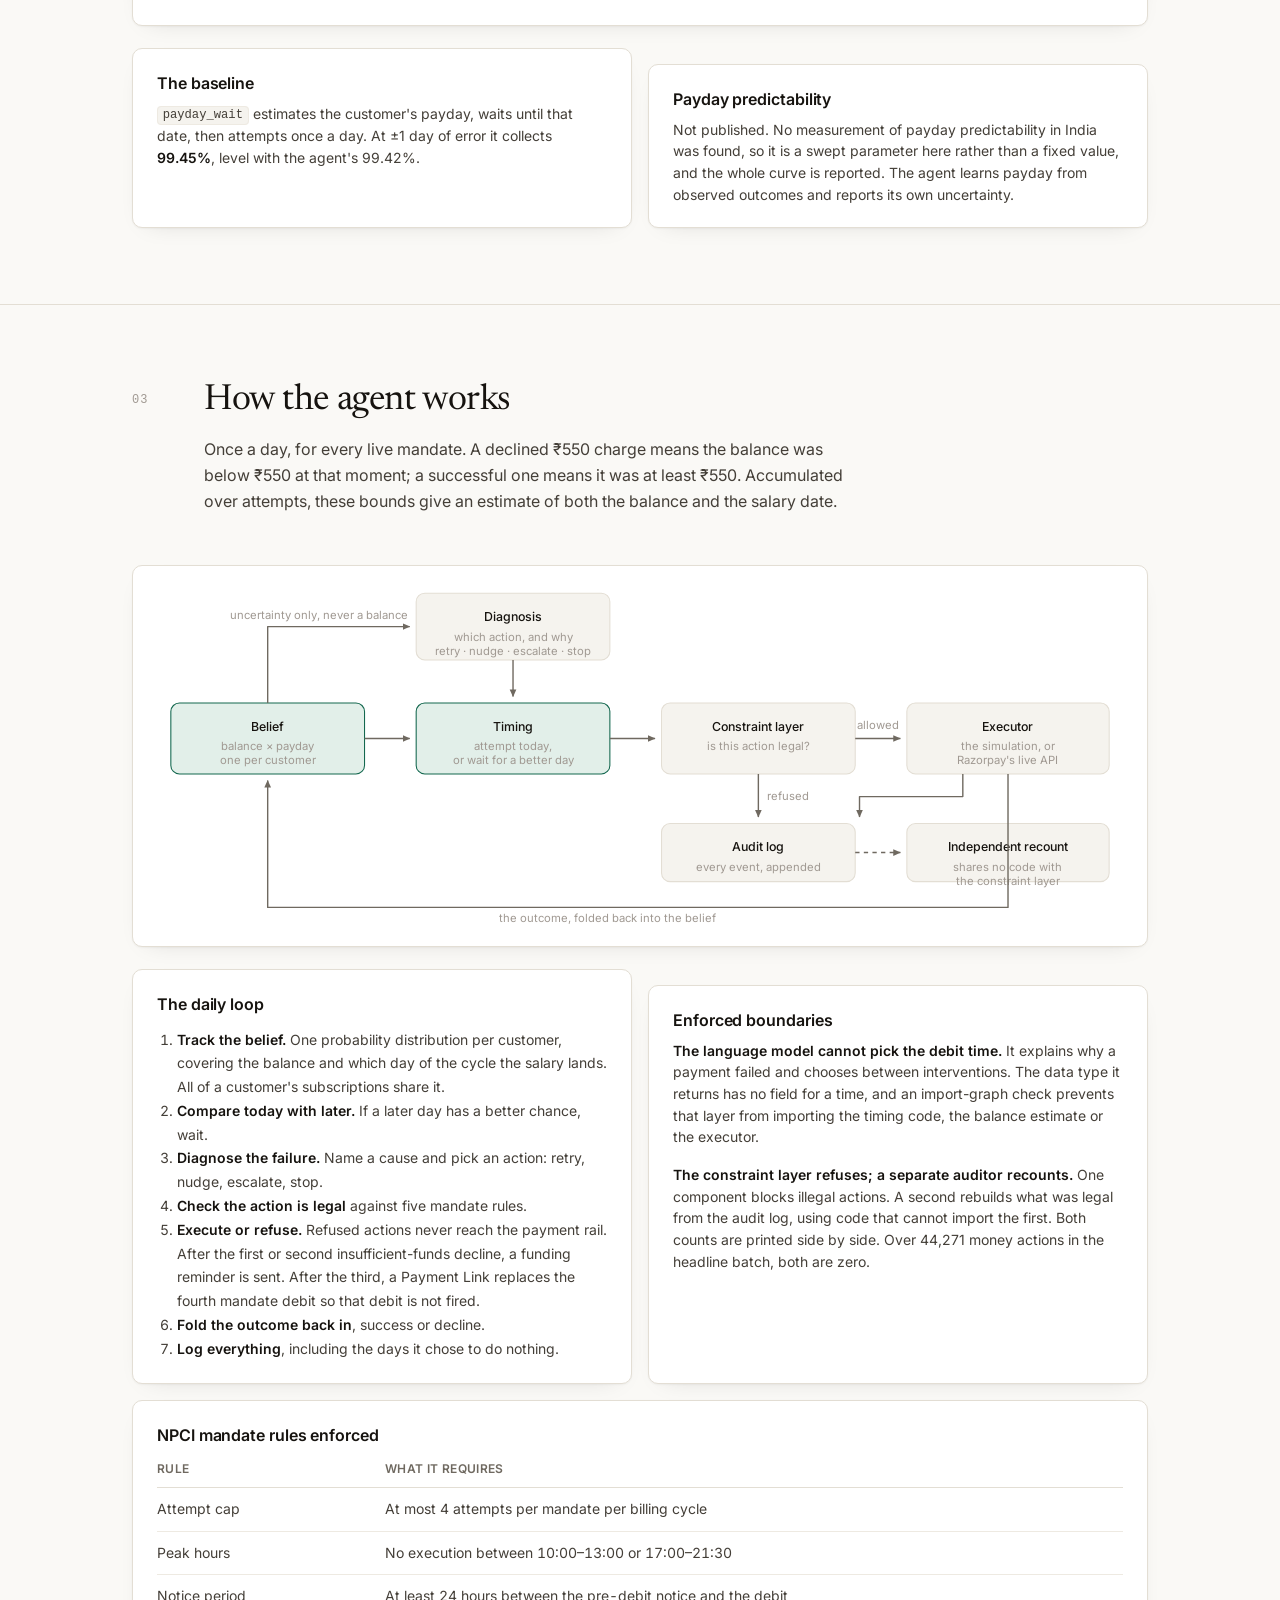
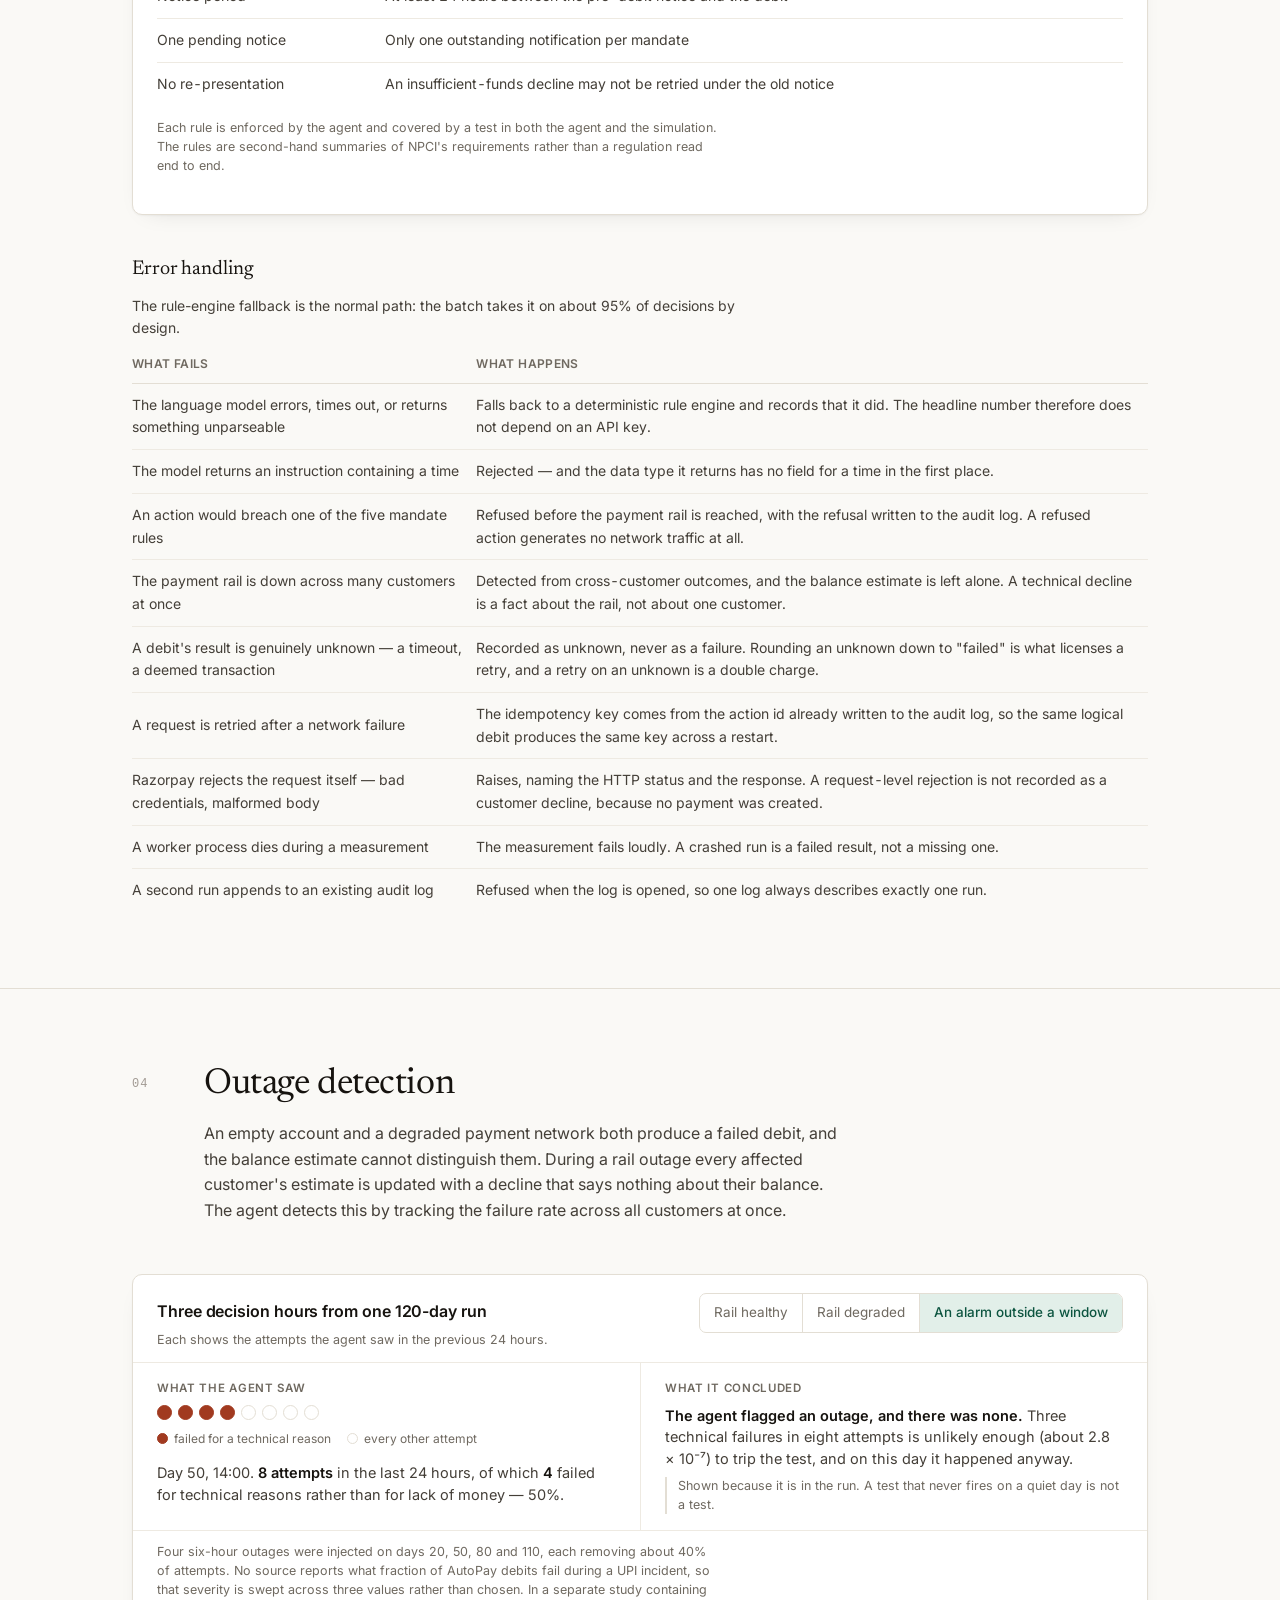
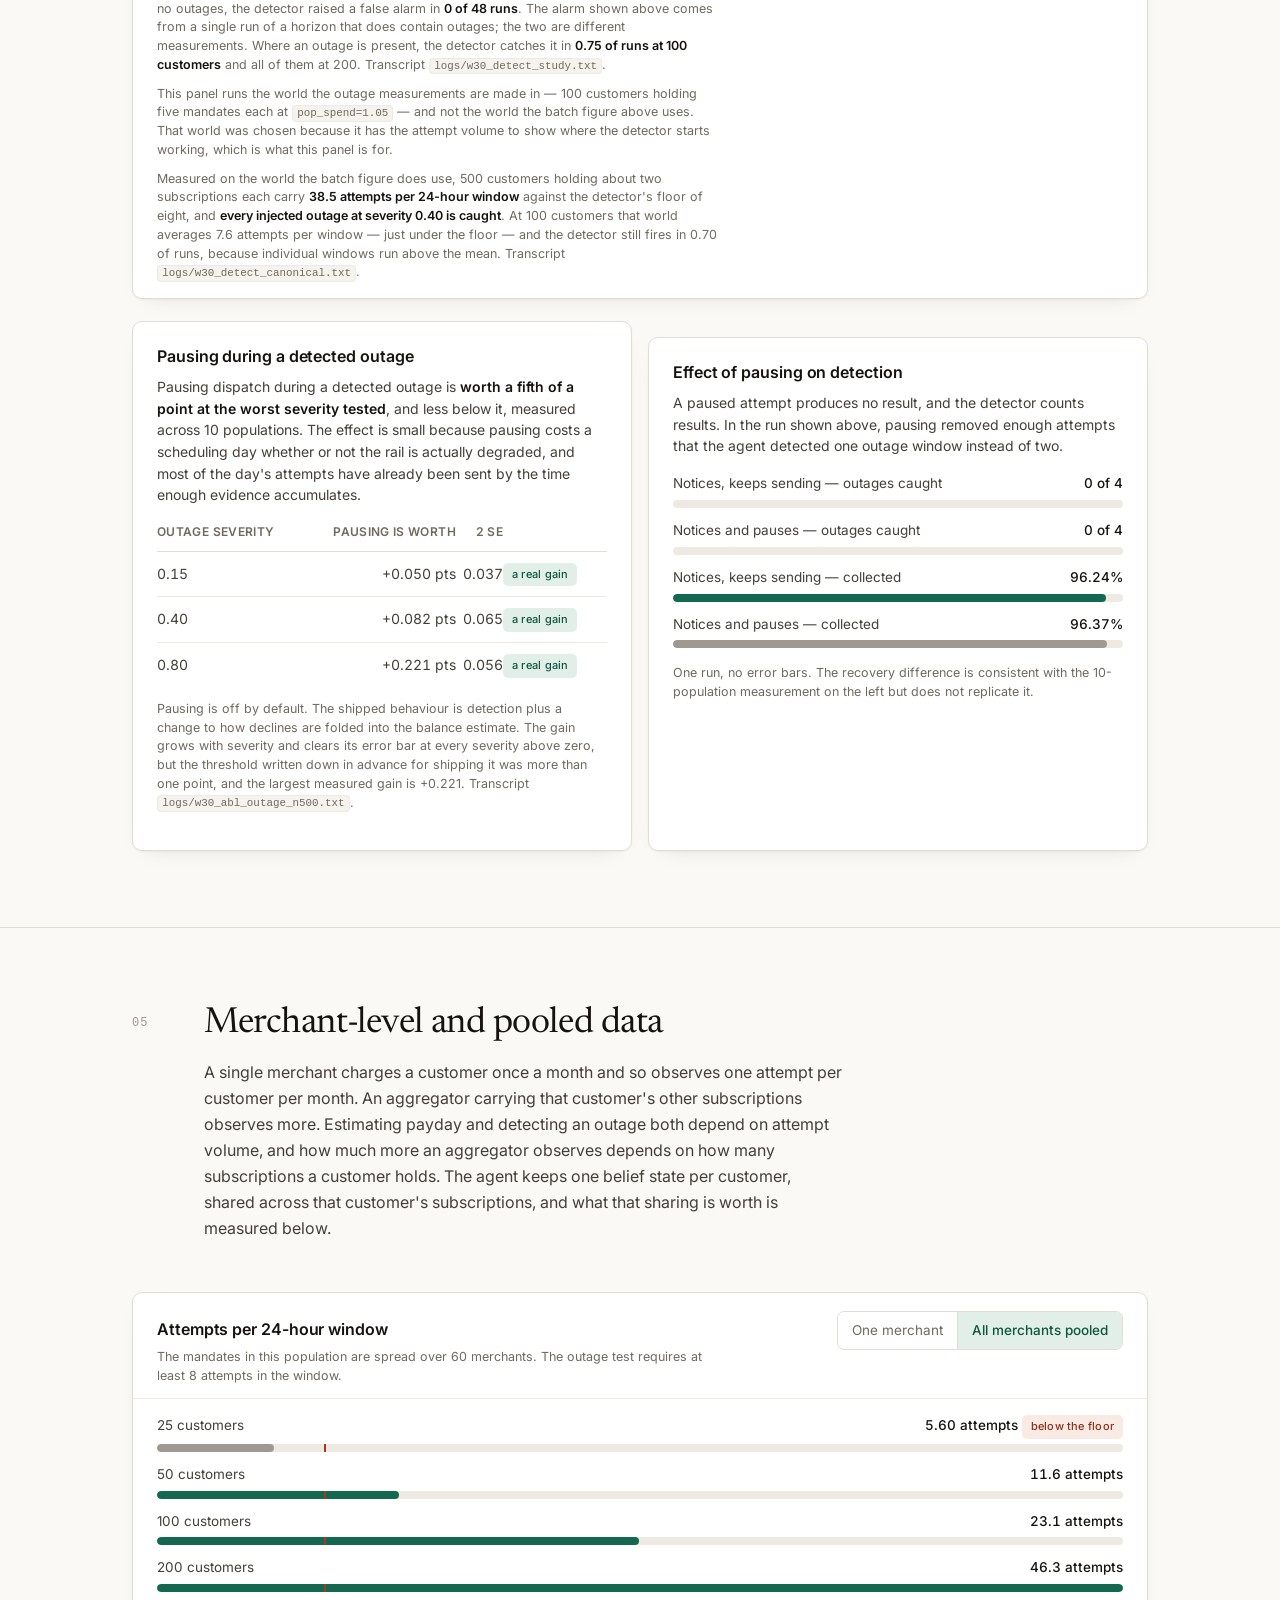
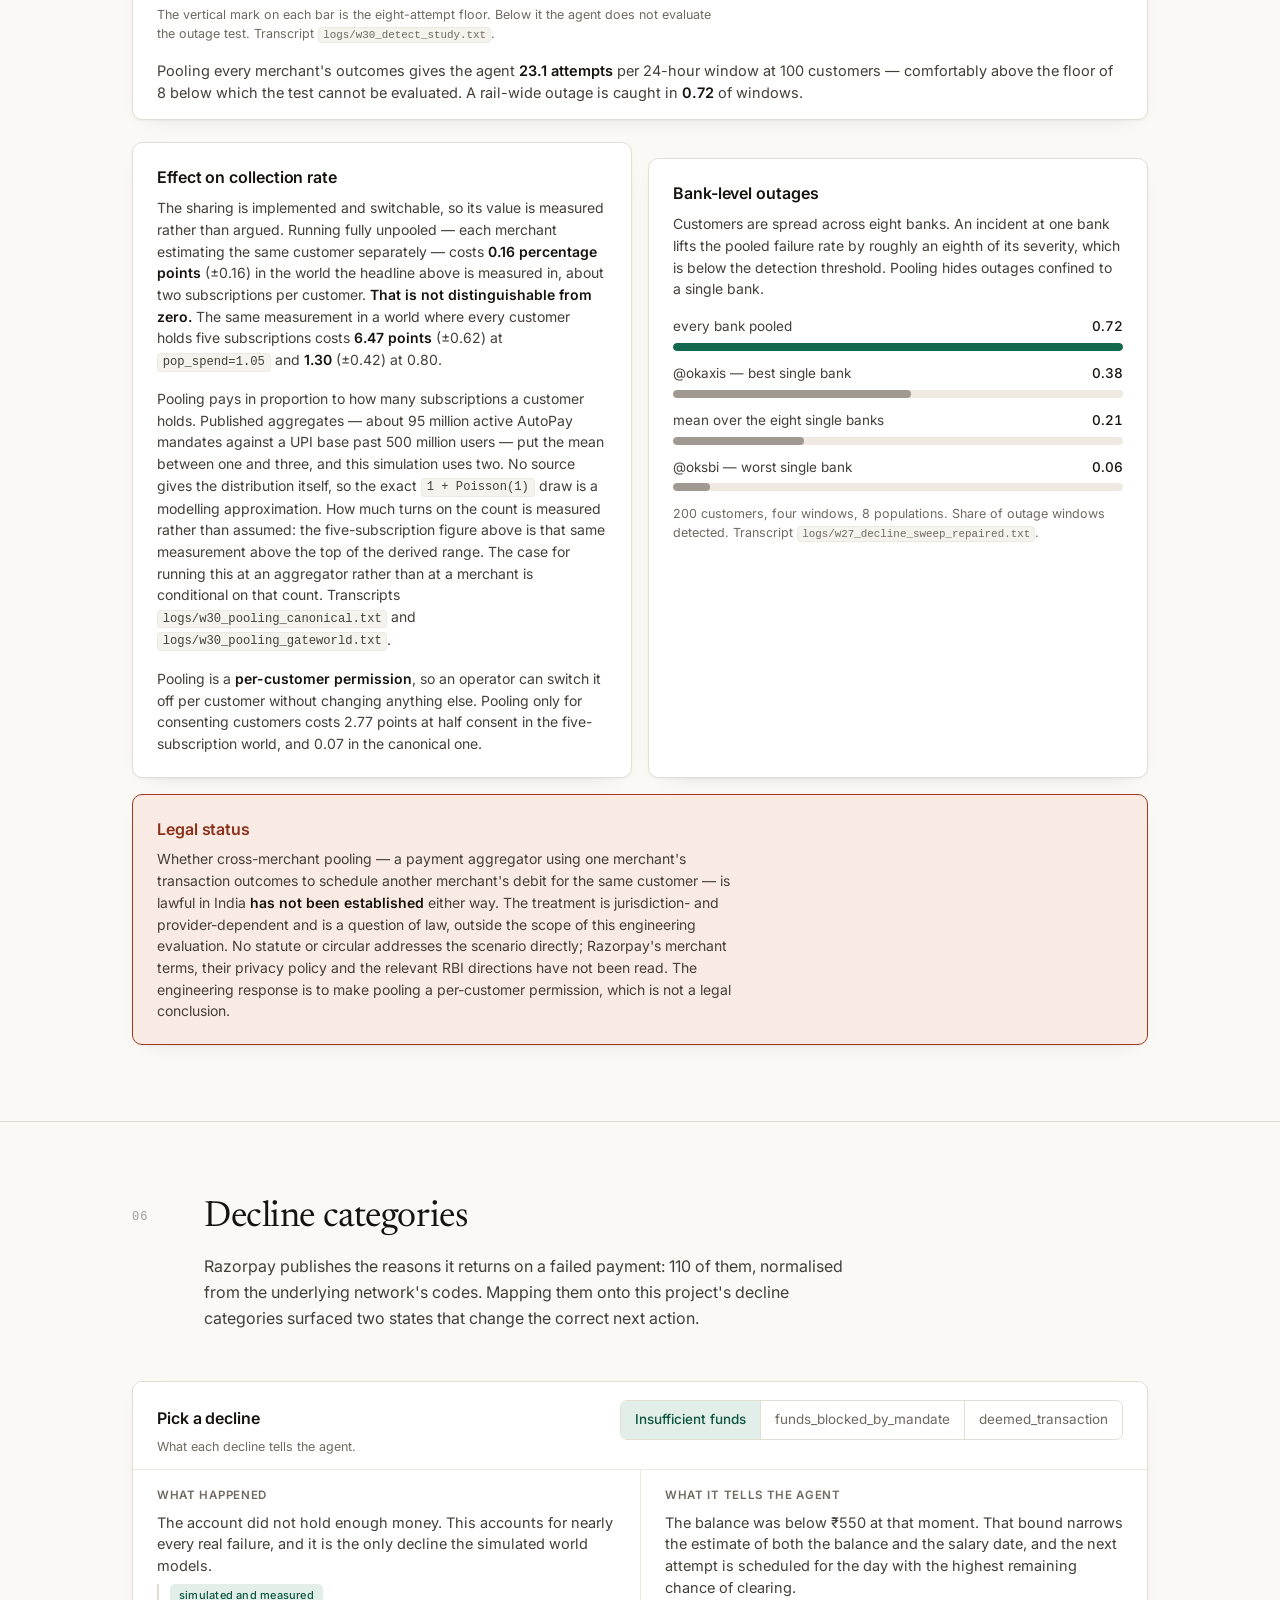
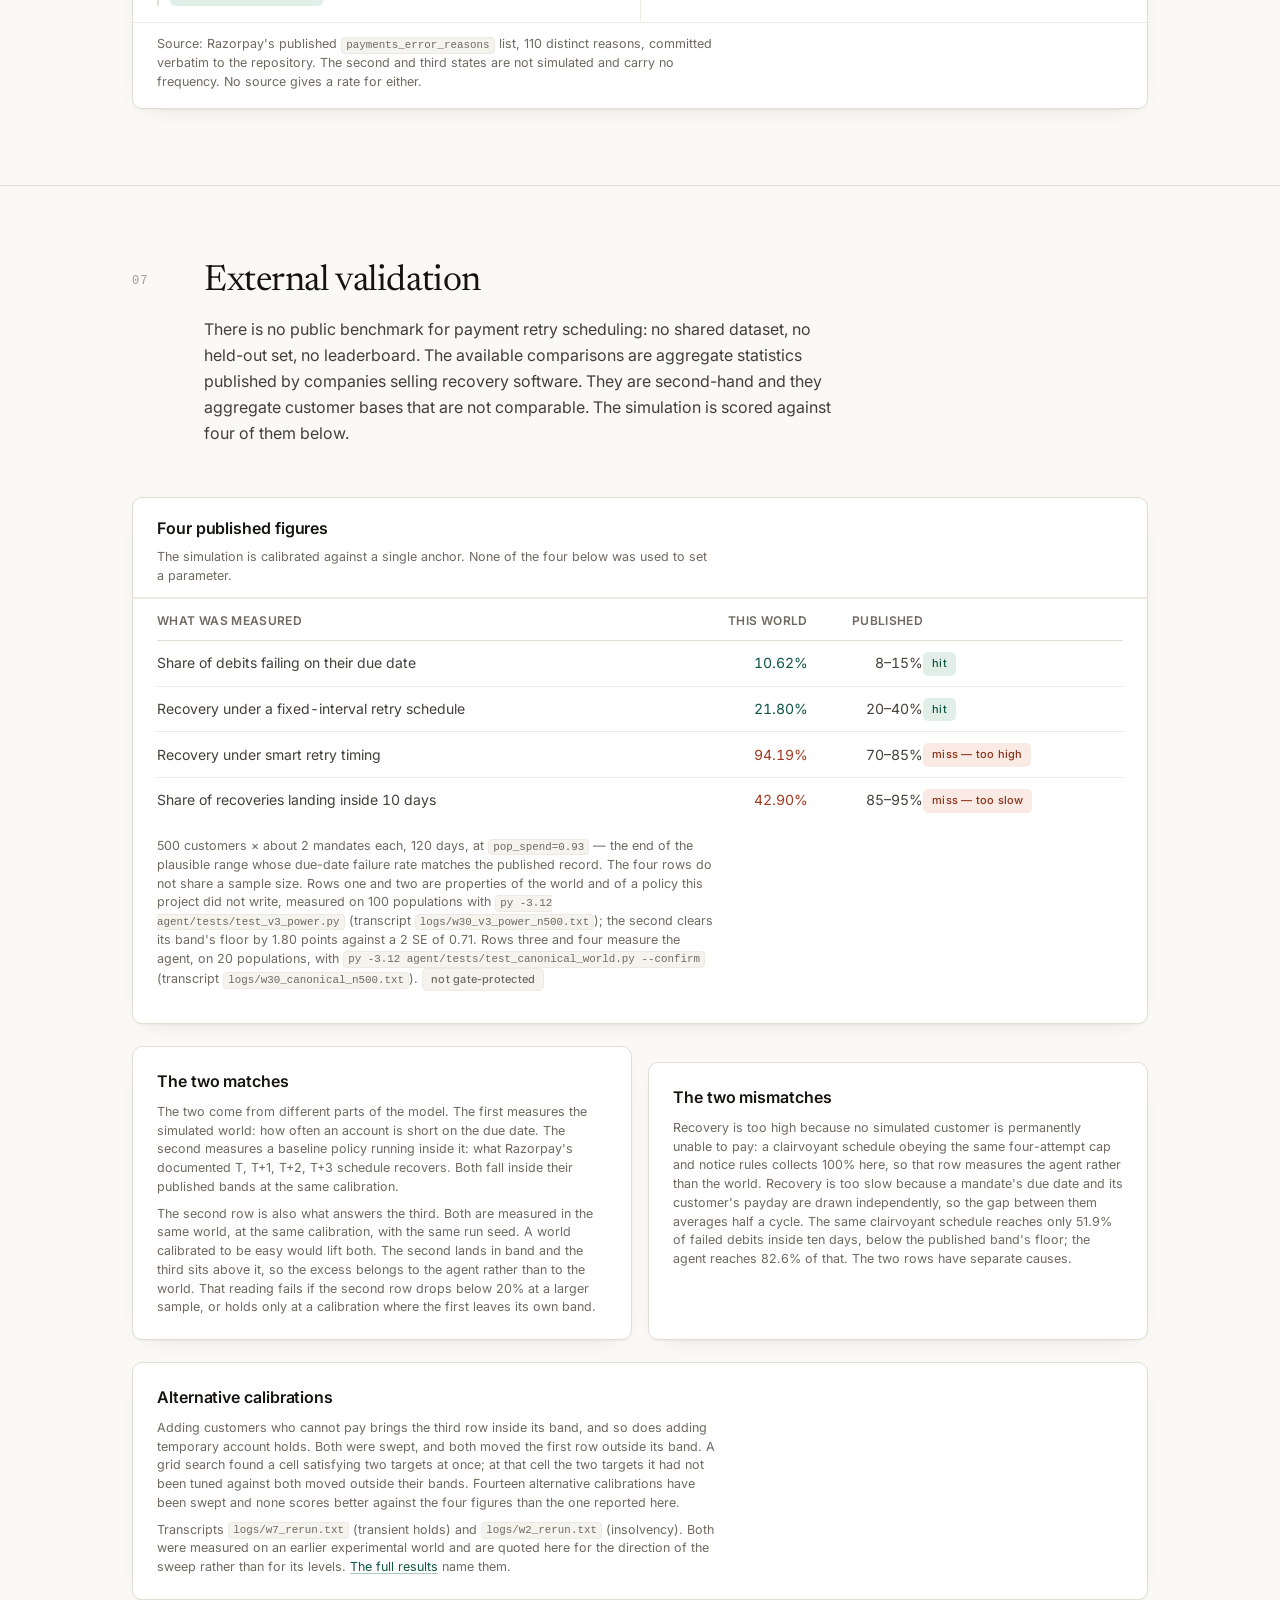
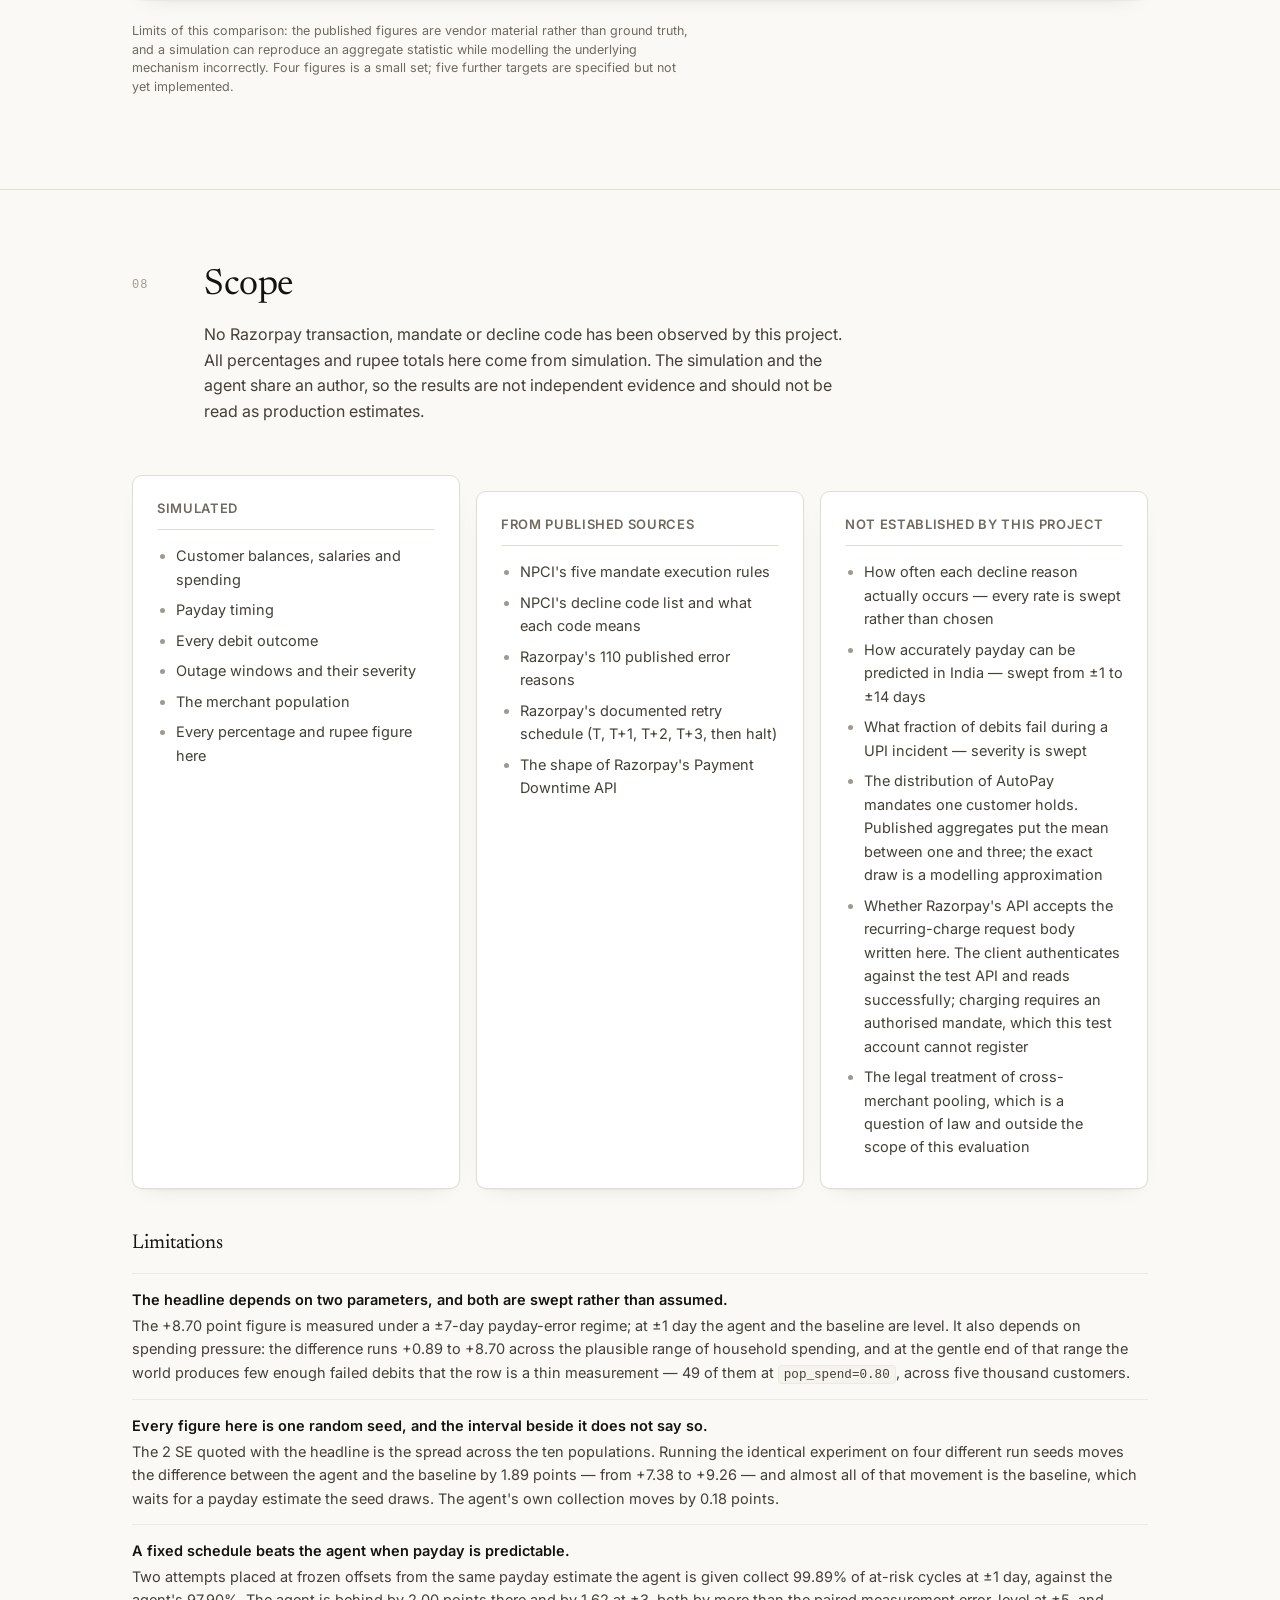
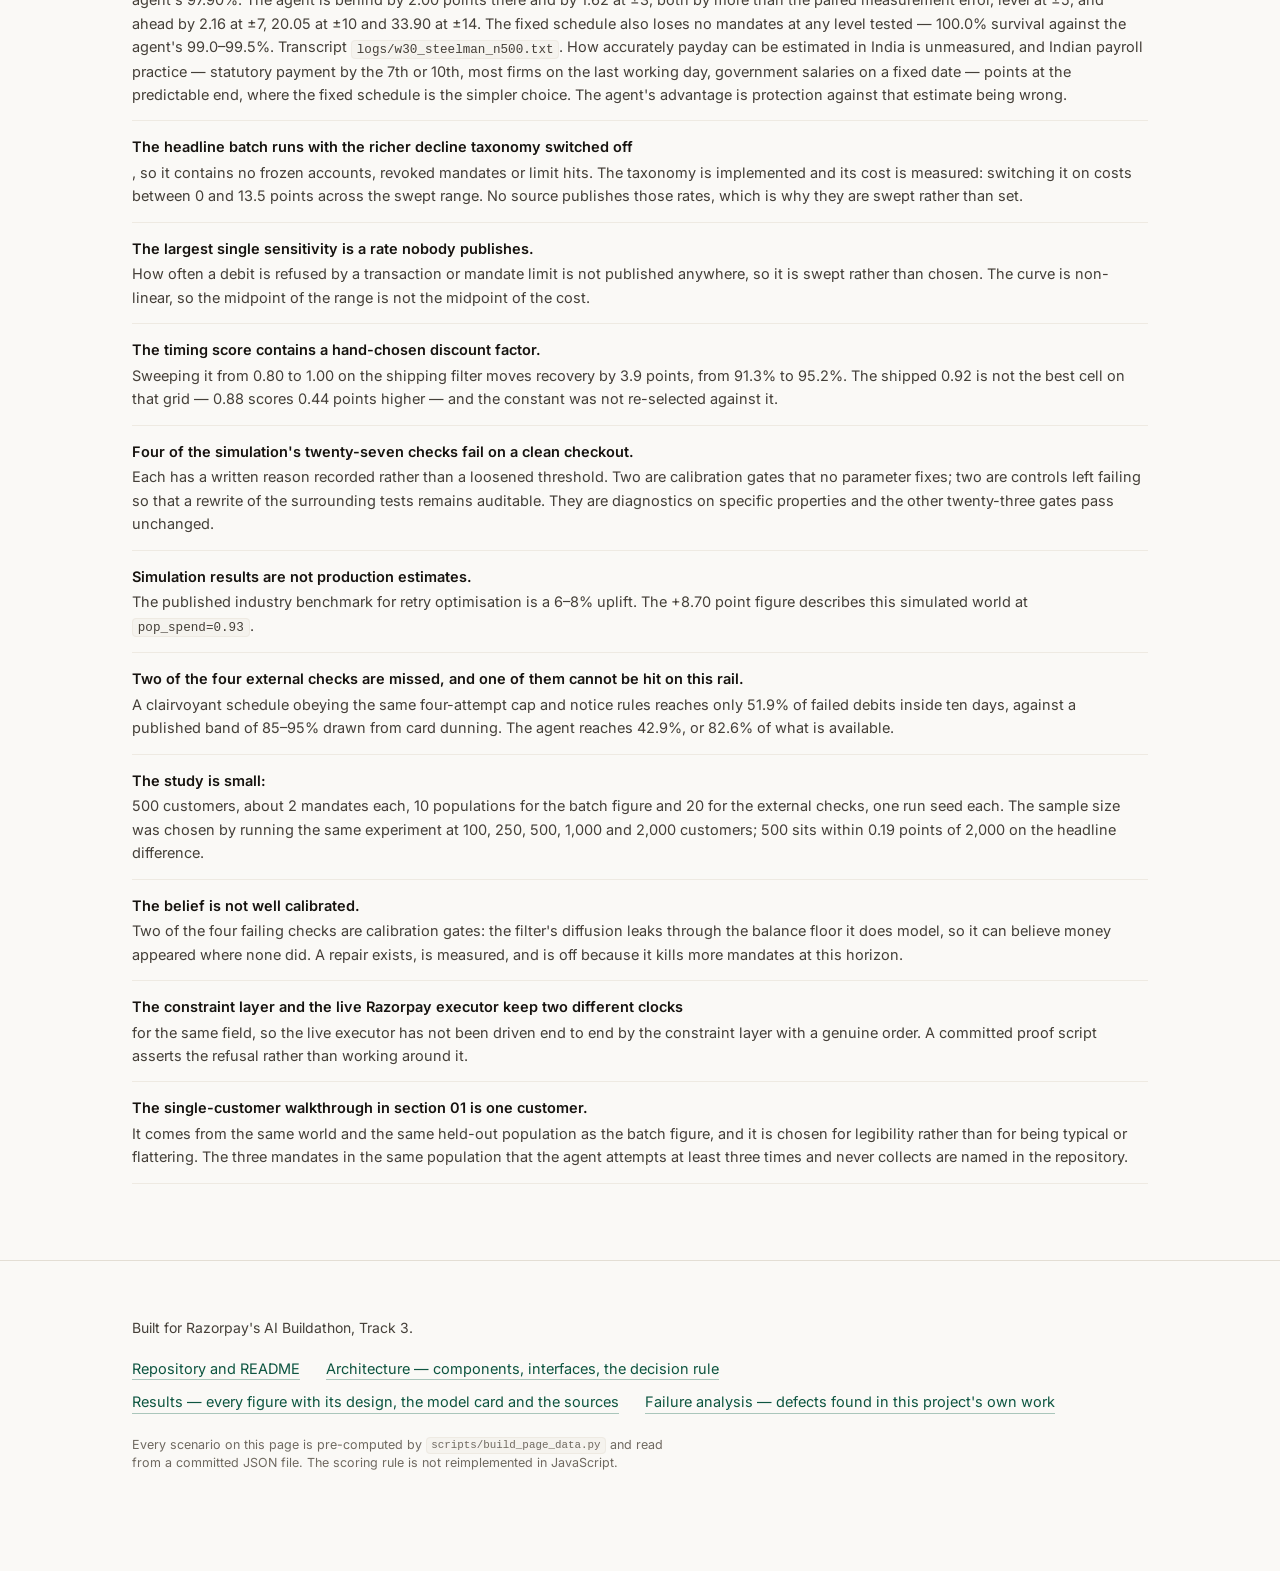
==== commit 01a02b90: "Finalize canonical experiment and public documentation Re-baseline the canonical simulation at n=500" ====
--- a/docs/index.html
+++ b/docs/index.html
@@ -298,17 +298,62 @@
     <p class="lede" style="margin-top:22px">
       Indian subscription payments are collected by a standing mandate on UPI. When the
       account is short on the due date the debit is declined, and the usual response is
-      to retry on the following days. This agent estimates when the salary arrives and
-      schedules the attempt for a day the balance is likely to cover it.
+      to retry on the following days. This agent treats each decline as a measurement of
+      the customer's balance, estimates when the salary arrives, and schedules the
+      attempt for a day the money is likely to be there.
     </p>
 
     <div class="hero-stats">
-      <div class="hstat"><span class="v num" id="s-agent">99.38%</span>
+      <div class="hstat"><span class="v num" id="s-agent">99.12%</span>
         <span class="k">of billing cycles collected by the agent</span></div>
-      <div class="hstat dim"><span class="v num" id="s-base">90.29%</span>
+      <div class="hstat dim"><span class="v num" id="s-base">90.41%</span>
         <span class="k">collected by a simple payday baseline</span></div>
-      <div class="hstat"><span class="v num" id="s-rupees">₹75.1L</span>
-        <span class="k">recovered across 4 populations of 100 customers</span></div>
+      <div class="hstat"><span class="v num" id="s-rupees">₹371.6L</span>
+        <span class="k">recovered across 10 held-out populations of 500 customers</span></div>
+    </div>
+
+    <p class="tiny" style="margin-top:18px;max-width:74ch">
+      A difference of <b>+8.70 percentage points</b>, 2 SE 0.68
+      across populations, measured at <code>payday_err=&plusmn;7</code> and
+      <code>pop_spend=0.93</code>. It is a curve in both of those, not a constant: across the
+      plausible range of household spending it runs from +0.89 to +8.70. A fixed
+      two-attempt schedule collects more than the agent when payday is already known to within
+      three days. Repeating the run on four different random seeds moves the difference by
+      1.89 points, which the interval above does not include. The populations are held out,
+      the sample size was chosen by running the same experiment at five sizes, and one command
+      reproduces every figure on this page.
+    </p>
+
+    <div class="grid3" style="margin-top:28px">
+      <div class="card scope">
+        <h3>Simulated</h3>
+        <ul>
+          <li>Every balance, salary date, debit outcome and rupee total on this page</li>
+          <li>The customer and merchant population</li>
+        </ul>
+      </div>
+      <div class="card scope">
+        <h3>Real</h3>
+        <ul>
+          <li>Razorpay test-mode API authentication, and a funding reminder delivered over
+            SMTP &mdash; both exercised against live endpoints, both with a committed
+            transcript</li>
+          <li>Test-mode Customer records and Payment Links: implemented and runnable against
+            <code>rzp_test_</code> keys, with no transcript of a run committed</li>
+          <li><b>An authorised recurring debit is not demonstrated.</b> The recurring-charge
+            request is implemented but has never been submitted against an authorised
+            mandate, and no figure here depends on one</li>
+        </ul>
+      </div>
+      <div class="card scope">
+        <h3>The language model</h3>
+        <ul>
+          <li>Names the root cause, picks the intervention, writes the justification</li>
+          <li><b>It cannot decide when to debit.</b> The type it returns has no field for
+            a time, and an import check keeps it away from the timing code</li>
+          <li>Every figure here is produced by the deterministic path</li>
+        </ul>
+      </div>
     </div>
 
     <div class="cta-row">
@@ -327,17 +372,19 @@
       <div class="n">01</div>
       <div>
         <h2>One customer's billing cycle</h2>
-        <p>Customer <code id="uid">c45m3</code>, from a simulated population of 100. The
-        month below is read out of the audit log of an agent run.</p>
+        <p>Customer <code id="uid">c12m1</code>, one of two subscriptions held by the same
+        person, from a simulated population of 500. The month below is read out of the
+        audit log of an agent run.</p>
       </div>
     </div>
 
     <ul class="beats">
-      <li><span class="w">Day 4</span><span>The ₹550 debit is due.</span></li>
-      <li><span class="w">Day 4</span><span>The account holds <b>₹215</b>.</span></li>
-      <li><span class="w">Day 9</span><span>The salary lands. The account jumps to <b>₹10,583</b>.</span></li>
-      <li><span class="w">The baseline</span><span>Charges on the due date, then retries on the next three days. All four attempts hit the same empty account.</span></li>
-      <li><span class="w">The agent</span><span>Skips the due date, waits for the balance to rise, sends the required notice, and debits once.</span></li>
+      <li><span class="w">Day 16</span><span>The ₹620 debit is due. The account holds <b>₹0</b>: the salary landed on day 3 and has been spent.</span></li>
+      <li><span class="w">Day 17</span><span>The agent has seen nothing yet this cycle, so it attempts. <b>Declined.</b> That decline is the measurement.</span></li>
+      <li><span class="w">Days 18–28</span><span>The balance estimate collapses and the agent holds, watching the odds of a later day stay far above today's.</span></li>
+      <li><span class="w">Day 29</span><span>It attempts again, a day early. Declined again.</span></li>
+      <li><span class="w">Day 33</span><span>The salary lands, the account jumps to <b>₹26,854</b>, and the debit collects.</span></li>
+      <li><span class="w">The baseline</span><span>Charges on the due date, then retries on the next three days. All four attempts hit the same empty account and the mandate reaches its legal cap.</span></li>
     </ul>
 
     <div class="figure">
@@ -348,7 +395,7 @@
           attempts: <b>✓</b> collected, <b>✕</b> declined.</p>
         </div>
         <div class="tiny num" style="text-align:right;white-space:nowrap">
-          population seed 700 · run seed 7
+          population seed 710 · run seed 7
         </div>
       </div>
 
@@ -356,18 +403,19 @@
         <svg class="chart wide" id="timeline" viewBox="0 0 920 366" role="img"
              aria-labelledby="tl-t tl-d">
           <title id="tl-t">One customer's billing cycle</title>
-          <desc id="tl-d">A balance that sits at ₹215 for five days, jumps to ₹10,583 when the
-            salary lands on day 9, then decays. Beneath it, a fixed retry schedule fires four
-            attempts into the empty days and collects nothing, while the agent waits and
-            collects with a single attempt after the salary arrives.</desc>
+          <desc id="tl-d">A balance that sits at zero from the due date on day 16 until the
+            salary lands on day 33 and the account jumps to ₹26,854, then decays back to zero
+            by day 45. Beneath it, a fixed retry schedule fires four attempts into the empty
+            days and collects nothing, while the agent spends two attempts learning that the
+            account is empty and collects on the third, after the salary arrives.</desc>
         </svg>
       </div>
 
       <div class="ctlbar">
         <div class="ctl">
           <label for="c-day">Step through the month</label>
-          <input type="range" id="c-day" min="4" max="33" step="1" value="33">
-          <div class="ticks"><span>day 4</span><span>day 33</span></div>
+          <input type="range" id="c-day" min="16" max="45" step="1" value="45">
+          <div class="ticks"><span>day 16</span><span>day 45</span></div>
         </div>
         <div class="ctl" style="flex:0 0 auto">
           <span class="cl">&nbsp;</span>
@@ -401,23 +449,25 @@
       <div class="card">
         <h3>The waiting decision</h3>
         <p class="small" style="margin-bottom:0">Each day the agent compares two numbers: the
-        chance the debit clears today, and the best chance available on any remaining day of the
-        cycle. On day 4 those are <b>12%</b> and <b>31%</b>, so it holds the attempt. Only four
-        attempts are available for the whole cycle, so an attempt against an empty account is
-        wasted.</p>
+        chance the debit clears tomorrow, and the best chance available on any remaining day of
+        the cycle. On day 16 it has seen nothing this cycle and rates those <b>92%</b> and
+        <b>97%</b>, so it attempts. After the decline they are <b>15%</b> and <b>96%</b>, and it
+        holds. Only four attempts are available for the whole cycle, so an attempt against an
+        empty account is wasted.</p>
       </div>
       <div class="card">
         <h3>Where the agent fails on this customer</h3>
         <p class="small" style="margin-bottom:0">At ±10 or ±14 days of payday uncertainty the
-        agent misses this customer's cycle: it waits past the salary credit and both remaining
-        attempts decline. Two other customers in the same population where it performs worse are
-        named in <code>scripts/build_page_data.py</code>.</p>
+        agent misses this customer's cycle entirely: all three attempts land before the salary
+        and decline. Two other customers in the same population that it also fails to collect
+        from are named in <code>scripts/build_page_data.py</code>.</p>
       </div>
     </div>
 
     <p class="tiny" style="margin-top:20px">
-      This customer has a flat balance, one salary credit and one debit. The arrows and
-      decisions come from agent runs at six levels of payday uncertainty, stored in
+      This customer holds two subscriptions and receives one salary credit a month. The arrows
+      and decisions come from agent runs at six levels of payday uncertainty on held-out
+      population 710 — one of the ten the batch result above is measured on — stored in
       <code>docs/data/scenarios.json</code>.
     </p>
   </div>
@@ -442,19 +492,19 @@
     <div class="grid3" style="margin-bottom:22px">
       <div class="card">
         <div class="rk">Collected by the agent</div>
-        <div id="b-agent" style="font-size:32px;font-weight:500;letter-spacing:-.02em" class="num">99.38%</div>
+        <div id="b-agent" style="font-size:32px;font-weight:500;letter-spacing:-.02em" class="num">99.12%</div>
         <p class="tiny" style="margin:6px 0 0">of billing cycles due, over 120 days</p>
       </div>
       <div class="card">
         <div class="rk">Collected by the baseline</div>
-        <div id="b-base" style="font-size:32px;font-weight:500;letter-spacing:-.02em;color:var(--muted)" class="num">90.29%</div>
-        <p class="tiny" style="margin:6px 0 0">a difference of <span id="b-delta">+9.08 points, 2 SE 1.84</span></p>
+        <div id="b-base" style="font-size:32px;font-weight:500;letter-spacing:-.02em;color:var(--muted)" class="num">90.41%</div>
+        <p class="tiny" style="margin:6px 0 0">a difference of <span id="b-delta">+8.70 points, 2 SE 0.68</span></p>
       </div>
       <div class="card">
         <div class="rk">Recovered in simulation</div>
-        <div id="b-rupees" style="font-size:32px;font-weight:500;letter-spacing:-.02em" class="num">₹7,511,500</div>
+        <div id="b-rupees" style="font-size:32px;font-weight:500;letter-spacing:-.02em" class="num">₹37,164,850</div>
         <p class="tiny" style="margin:6px 0 0">zero constraint refusals, and an independent
-          recount of zero over 8,702 money actions</p>
+          recount of zero over 44,271 money actions</p>
       </div>
     </div>
 
@@ -463,15 +513,15 @@
         <div>
           <h3>Collection rate against payday uncertainty</h3>
           <p class="tiny" style="margin:0">The slider in section 01 moves the highlighted point.
-          Below about four days of uncertainty the two are level.</p>
+          At ±1 day of uncertainty the two are level.</p>
         </div>
       </div>
       <div class="figure-body">
         <svg class="chart wide" id="sweep" viewBox="0 0 920 330" role="img"
              aria-labelledby="sw-t sw-d">
           <title id="sw-t">Collection rate as payday uncertainty grows</title>
-          <desc id="sw-d">The baseline falls from 99.8% at ±1 day to 86.1% at ±14 days. The
-            agent stays between 99.8% and 98.8% across the same range.</desc>
+          <desc id="sw-d">The baseline falls from 99.45% at ±1 day to 85.25% at ±14 days.
+            The agent stays between 99.42% and 98.40% across the same range.</desc>
         </svg>
       </div>
       <div class="figure-foot">
@@ -488,11 +538,11 @@
           </table>
         </div>
         <p class="tiny" style="margin-top:14px">
-          100 customers × about 2 mandates each, 10 held-out populations (seeds 710–719),
+          500 customers × about 2 mandates each, 10 held-out populations (seeds 710–719),
           120 days, <code>pop_spend=0.93</code>, paired 2 SE. Transcript
-          <code>logs/w27_page_sweep_repaired.txt</code>; reproduce the ±7 row with
+          <code>logs/w30_page_sweep_n500.txt</code>; reproduce the ±7 row with
           <code>py -3.12 -m agent.batch_report --pops 10 --canonical</code>, transcript
-          <code>logs/w24_headline_repaired.txt</code>.
+          <code>logs/w30_headline_n500.txt</code>.
           <span class="tag">not gate-protected</span>
         </p>
       </div>
@@ -503,14 +553,14 @@
         <h3>The baseline</h3>
         <p class="small" style="margin-bottom:0"><code>payday_wait</code> estimates the
         customer's payday, waits until that date, then attempts once a day. At ±1 day of error
-        it collects <b>99.80%</b>, level with the agent's 99.81%.</p>
+        it collects <b>99.45%</b>, level with the agent's 99.42%.</p>
       </div>
       <div class="card">
         <h3>Payday predictability</h3>
-        <p class="small" style="margin-bottom:0">Unknown. No measurement of payday
-        predictability in India was found, so it appears here as a slider rather than a fixed
-        value. The agent learns payday from observed outcomes and reports its own
-        uncertainty.</p>
+        <p class="small" style="margin-bottom:0">Not published. No measurement of payday
+        predictability in India was found, so it is a swept parameter here rather than a fixed
+        value, and the whole curve is reported. The agent learns payday from observed outcomes
+        and reports its own uncertainty.</p>
       </div>
     </div>
   </div>
@@ -575,8 +625,8 @@
         <p class="small" style="margin-bottom:0"><b>The constraint layer refuses; a separate
         auditor recounts.</b> One component blocks illegal actions. A second rebuilds what was
         legal from the audit log, using code that cannot import the first. Both counts are
-        printed side by side. Over 8,702 money actions in the headline batch, both are
-        zero.</p>
+        printed side by side. Over 44,271 money actions in the headline batch,
+        both are zero.</p>
       </div>
     </div>
 
@@ -666,8 +716,8 @@
         </div>
         <div class="seg" role="group" aria-label="Which moment to show">
           <button id="o-quiet" aria-pressed="false">Rail healthy</button>
-          <button id="o-caught" aria-pressed="true">Rail degraded</button>
-          <button id="o-false" aria-pressed="false">A false alarm</button>
+          <button id="o-caught" aria-pressed="false">Rail degraded</button>
+          <button id="o-false" aria-pressed="true">An alarm outside a window</button>
         </div>
       </div>
 
@@ -692,21 +742,33 @@
         80 and 110, each removing about 40% of attempts. No source reports what fraction of
         AutoPay debits fail during a UPI incident, so that severity is swept across three values
         rather than chosen. In a separate study containing no outages, the detector raised a
-        false alarm in <b>0 of 48 runs</b>. The day-67 alarm above comes from a single run of a
+        false alarm in <b>0 of 48 runs</b>. The alarm shown above comes from a single run of a
         horizon that does contain outages; the two are different measurements. Where an
         outage is present, the detector catches it in <b>0.75 of runs at 100 customers</b> and
-        all of them at 200. Transcript <code>logs/w28_detection_power.txt</code>.</p>
+        all of them at 200. Transcript <code>logs/w30_detect_study.txt</code>.</p>
+        <p class="tiny" style="margin:10px 0 0">This panel runs the world the outage
+        measurements are made in &mdash; 100 customers holding five mandates each at
+        <code>pop_spend=1.05</code> &mdash; and not the world the batch figure above uses. That
+        world was chosen because it has the attempt volume to show where the detector starts
+        working, which is what this panel is for.</p>
+        <p class="tiny" style="margin:10px 0 0">Measured on the world the batch figure does use,
+        500 customers holding about two subscriptions each carry <b>38.5 attempts per 24-hour
+        window</b> against the detector's floor of eight, and <b>every injected outage at
+        severity 0.40 is caught</b>. At 100 customers that world averages 7.6 attempts per
+        window &mdash; just under the floor &mdash; and the detector still fires in 0.70 of
+        runs, because individual windows run above the mean. Transcript
+        <code>logs/w30_detect_canonical.txt</code>.</p>
       </div>
     </div>
 
     <div class="grid2" style="margin-top:22px">
       <div class="card">
         <h3>Pausing during a detected outage</h3>
-        <p class="small">Pausing dispatch during a detected outage is <b>worth nothing this
-        experiment can distinguish from zero</b> at any severity, measured across 8
-        populations. It costs a scheduling day whether or not the rail is actually degraded,
-        and most of the day's attempts have already been sent by the time enough evidence
-        accumulates.</p>
+        <p class="small">Pausing dispatch during a detected outage is <b>worth a fifth of a
+        point at the worst severity tested</b>, and less below it, measured across 10
+        populations. The effect is small because pausing costs a scheduling day whether or not
+        the rail is actually degraded, and most of the day's attempts have already been sent by
+        the time enough evidence accumulates.</p>
         <div class="tablewrap" style="margin-top:14px">
           <table id="ablation-table">
             <thead><tr><th>Outage severity</th><th class="n">Pausing is worth</th><th class="n">2 SE</th><th></th></tr></thead>
@@ -715,10 +777,10 @@
         </div>
         <p class="tiny" style="margin-top:12px">Pausing is off by default. The shipped
         behaviour is detection plus a change to how declines are folded into the balance
-        estimate. Measured on the current simulation, pausing is worth nothing the
-        experiment can distinguish from zero: 0.000 points at the two lowest severities,
-        +0.017 and +0.051 at the two highest, every one of them inside its own error bar.
-        Transcript <code>logs/w27_abl_outage_repaired.txt</code>.</p>
+        estimate. The gain grows with severity and clears its error bar at every severity above
+        zero, but the threshold written down in advance for shipping it was more than one
+        point, and the largest measured gain is +0.221. Transcript
+        <code>logs/w30_abl_outage_n500.txt</code>.</p>
       </div>
       <div class="card">
         <h3>Effect of pausing on detection</h3>
@@ -727,7 +789,7 @@
         outage window instead of two.</p>
         <div class="bars" id="pause-bars" style="margin-top:16px"></div>
         <p class="tiny" style="margin-top:16px">One run, no error bars. The recovery
-        difference is consistent with the 8-population measurement on the left but does not
+        difference is consistent with the 10-population measurement on the left but does not
         replicate it.</p>
       </div>
     </div>
@@ -745,7 +807,10 @@
         <h2>Merchant-level and pooled data</h2>
         <p>A single merchant charges a customer once a month and so observes one attempt per
         customer per month. An aggregator carrying that customer's other subscriptions observes
-        five. Estimating payday and detecting an outage both depend on attempt volume.</p>
+        more. Estimating payday and detecting an outage both depend on attempt volume, and how
+        much more an aggregator observes depends on how many subscriptions a customer holds.
+        The agent keeps one belief state per customer, shared across that customer's
+        subscriptions, and what that sharing is worth is measured below.</p>
       </div>
     </div>
 
@@ -765,7 +830,7 @@
         <div class="bars" id="vol-bars"></div>
         <p class="tiny" style="margin:14px 0 0">The vertical mark on each bar is the
         eight-attempt floor. Below it the agent does not evaluate the outage test.
-        Transcript <code>logs/w28_detection_power.txt</code>.</p>
+        Transcript <code>logs/w30_detect_study.txt</code>.</p>
         <div class="rv" id="p-read" style="margin-top:16px"></div>
       </div>
     </div>
@@ -773,18 +838,27 @@
     <div class="grid2" style="margin-top:22px">
       <div class="card">
         <h3>Effect on collection rate</h3>
-        <p class="small">Sharing one estimate across a customer's subscriptions, instead of each
-        merchant estimating that customer separately, is worth <b>+7.32 percentage points</b>
-        (±2.02) at <code>pop_spend=1.05</code> on the shipping filter (gate S2a_PD) and <b>+1.30</b> (±0.42) at 0.80, the calibration whose
-        failure rate matches the published band. The 0.80 figure is an agent measurement, not gate-protected.
-        <b>The value varies with world hardness by a factor of five</b>, so the hard-world number on its own is not the value of pooling.</p>
-        <p class="small" style="margin-bottom:0">The legal position on sharing one customer's
-        outcomes across merchants is unsettled, so pooling is a <b>per-customer permission</b>.
-        Pooling only for consenting customers costs 2.77 points at half consent at
-        <code>pop_spend=1.05</code>, and 0.57 at 0.80. Re-measured 1 September 2026 after the
-        payday prior was re-selected, which cut every one of these figures. Transcripts
-        <code>logs/w26_gate_full_moat_remeasure.txt</code> and
-        <code>logs/w26_w9_pooling_consent_remeasure.txt</code>.</p>
+        <p class="small">The sharing is implemented and switchable, so its value is measured
+        rather than argued. Running fully unpooled &mdash; each merchant estimating the same
+        customer separately &mdash; costs <b>0.16 percentage points</b> (±0.16) in the world
+        the headline above is measured in, about two subscriptions per customer.
+        <b>That is not distinguishable from zero.</b> The same measurement in a world where
+        every customer holds five subscriptions costs <b>6.47 points</b> (±0.62) at
+        <code>pop_spend=1.05</code> and <b>1.30</b> (±0.42) at 0.80.</p>
+        <p class="small">Pooling pays in proportion to how many subscriptions a customer holds.
+        Published aggregates &mdash; about 95 million active AutoPay mandates against a UPI
+        base past 500 million users &mdash; put the mean between one and three, and this
+        simulation uses two. No source gives the distribution itself, so the exact
+        <code>1 + Poisson(1)</code> draw is a modelling approximation. How much turns on the
+        count is measured rather than assumed: the five-subscription figure above is that same
+        measurement above the top of the derived range. The case for running this at an
+        aggregator rather than at a merchant is conditional on that count. Transcripts
+        <code>logs/w30_pooling_canonical.txt</code> and
+        <code>logs/w30_pooling_gateworld.txt</code>.</p>
+        <p class="small" style="margin-bottom:0">Pooling is a <b>per-customer permission</b>,
+        so an operator can switch it off per customer without changing anything else. Pooling
+        only for consenting customers costs 2.77 points at half consent in the
+        five-subscription world, and 0.07 in the canonical one.</p>
       </div>
       <div class="card">
         <h3>Bank-level outages</h3>
@@ -800,11 +874,15 @@
 
     <div class="card" style="margin-top:16px;border-color:var(--warn);background:var(--warn-soft)">
       <h3 style="color:var(--warn-ink)">Legal status</h3>
-      <p class="small" style="margin-bottom:0;color:var(--ink-2)">Whether a payment aggregator
-      may lawfully use one merchant's transaction outcomes to schedule another merchant's debit
-      for the same customer has not been established. Razorpay's merchant terms, their privacy
-      policy and the relevant RBI directions have not been read. The repository records this as
-      an open question.</p>
+      <p class="small" style="margin-bottom:0;color:var(--ink-2)">Whether cross-merchant
+      pooling &mdash; a payment aggregator using one merchant's transaction outcomes to schedule
+      another merchant's debit for the same customer &mdash; is lawful in India
+      <b>has not been established</b> either way. The treatment is jurisdiction- and
+      provider-dependent and is a question of law, outside the scope of this engineering
+      evaluation. No statute or circular addresses the scenario directly; Razorpay's merchant
+      terms, their privacy policy and the relevant RBI directions have not been read. The
+      engineering response is to make pooling a per-customer permission, which is not a legal
+      conclusion.</p>
     </div>
   </div>
 </section>
@@ -887,25 +965,25 @@
             <tbody>
               <tr>
                 <td>Share of debits failing on their due date</td>
-                <td class="n pos">10.50%</td>
+                <td class="n pos">10.62%</td>
                 <td class="n">8–15%</td>
                 <td><span class="tag good">hit</span></td>
               </tr>
               <tr>
                 <td>Recovery under a fixed-interval retry schedule</td>
-                <td class="n pos">22.15%</td>
+                <td class="n pos">21.80%</td>
                 <td class="n">20–40%</td>
                 <td><span class="tag good">hit</span></td>
               </tr>
               <tr>
                 <td>Recovery under smart retry timing</td>
-                <td class="n neg">95.24%</td>
+                <td class="n neg">94.19%</td>
                 <td class="n">70–85%</td>
                 <td><span class="tag warn">miss — too high</span></td>
               </tr>
               <tr>
                 <td>Share of recoveries landing inside 10 days</td>
-                <td class="n neg">42.97%</td>
+                <td class="n neg">42.90%</td>
                 <td class="n">85–95%</td>
                 <td><span class="tag warn">miss — too slow</span></td>
               </tr>
@@ -913,17 +991,17 @@
           </table>
         </div>
         <p class="tiny" style="margin-top:14px">
-          100 customers × about 2 mandates each, 120 days, at
+          500 customers × about 2 mandates each, 120 days, at
           <code>pop_spend=0.93</code> — the end of the plausible range whose due-date failure
           rate matches the published record. The four rows do not share a sample size. Rows
           one and two are properties of the world and of a policy this project did not write,
           measured on 100 populations with
           <code>py -3.12 agent/tests/test_v3_power.py</code> (transcript
-          <code>logs/w24_v3_power.txt</code>); the second clears its band's floor by 2.15
-          points against a 2 SE of 1.95. Rows three and four measure the agent, on 20
+          <code>logs/w30_v3_power_n500.txt</code>); the second clears its band's floor by 1.80
+          points against a 2 SE of 0.71. Rows three and four measure the agent, on 20
           populations, with
           <code>py -3.12 agent/tests/test_canonical_world.py --confirm</code> (transcript
-          <code>logs/w24_canonical_repaired.txt</code>).
+          <code>logs/w30_canonical_n500.txt</code>).
           <span class="tag">not gate-protected</span>
         </p>
       </div>
@@ -951,8 +1029,8 @@
         four-attempt cap and notice rules collects 100% here, so that row measures the agent
         rather than the world. Recovery is too slow because a mandate's due date and its
         customer's payday are drawn independently, so the gap between them averages half a
-        cycle. The same clairvoyant schedule reaches only 51.5% of failed debits inside ten
-        days, below the published band's floor; the agent reaches 83.4% of that. The two
+        cycle. The same clairvoyant schedule reaches only 51.9% of failed debits inside ten
+        days, below the published band's floor; the agent reaches 82.6% of that. The two
         rows have separate causes.</p>
       </div>
     </div>
@@ -966,10 +1044,9 @@
       outside their bands. Fourteen alternative calibrations have been swept and none scores
       better against the four figures than the one reported here.</p>
       <p class="tiny" style="margin:8px 0 0">Transcripts <code>logs/w7_rerun.txt</code>
-      (transient holds) and <code>logs/w2_rerun.txt</code> (insolvency). Both were measured
-      before the belief was repaired on 1 September 2026 and neither has been re-run, so they
-      are quoted here for the direction of the sweep and not for its levels. The staleness
-      register in <a href="02_RESULTS.md">the full results</a> names them.</p>
+      (transient holds) and <code>logs/w2_rerun.txt</code> (insolvency). Both were measured on
+      an earlier experimental world and are quoted here for the direction of the sweep rather
+      than for its levels. <a href="results.md">The full results</a> name them.</p>
     </div>
 
     <p class="tiny" style="margin-top:22px">
@@ -1017,47 +1094,62 @@
         </ul>
       </div>
       <div class="card scope">
-        <h3>Not known</h3>
+        <h3>Not established by this project</h3>
         <ul>
-          <li>How often each decline reason actually occurs</li>
-          <li>How accurately payday can be predicted in India</li>
-          <li>Whether cross-merchant pooling is legally permitted</li>
-          <li>What fraction of debits fail during a UPI incident</li>
+          <li>How often each decline reason actually occurs &mdash; every rate is swept
+            rather than chosen</li>
+          <li>How accurately payday can be predicted in India &mdash; swept from ±1 to ±14
+            days</li>
+          <li>What fraction of debits fail during a UPI incident &mdash; severity is swept</li>
+          <li>The distribution of AutoPay mandates one customer holds. Published aggregates
+            put the mean between one and three; the exact draw is a modelling
+            approximation</li>
           <li>Whether Razorpay's API accepts the recurring-charge request body written here.
             The client authenticates against the test API and reads successfully; charging
-            requires an authorised mandate, which this project does not have</li>
+            requires an authorised mandate, which this test account cannot register</li>
+          <li>The legal treatment of cross-merchant pooling, which is a question of law and
+            outside the scope of this evaluation</li>
         </ul>
       </div>
     </div>
 
     <h3 style="margin:38px 0 0;font-size:20px;font-family:var(--serif);font-weight:400">Limitations</h3>
     <ul class="limits" style="margin-top:14px">
-      <li><b>The headline depends on two parameters.</b> At ±1 and ±3 days of payday error
-        the agent and the baseline are level; the +9.08 point figure is measured at ±7 days. It
-        also depends on spending pressure: the difference runs +0.93 to +9.08 across the
-        plausible range of household spending, and below the top of that range the world
-        produces too few failed debits to measure a difference at all &mdash; two of them at
-        <code>pop_spend=0.80</code>, across a thousand customers.</li>
-      <li><b>A fixed schedule matches the agent when payday is predictable.</b> Two
+      <li><b>The headline depends on two parameters, and both are swept rather than
+        assumed.</b> The +8.70 point figure is measured under a ±7-day payday-error regime;
+        at ±1 day the agent and the baseline are level. It also depends on spending pressure:
+        the difference runs +0.89 to +8.70 across the plausible range of household spending,
+        and at the gentle end of that range the world produces few enough failed debits that
+        the row is a thin measurement &mdash; 49 of them at <code>pop_spend=0.80</code>,
+        across five thousand customers.</li>
+      <li><b>Every figure here is one random seed, and the interval beside it does not say
+        so.</b> The 2 SE quoted with the headline is the spread across the ten populations.
+        Running the identical experiment on four different run seeds moves the difference
+        between the agent and the baseline by 1.89 points &mdash; from +7.38 to +9.26 &mdash;
+        and almost all of that movement is the baseline, which waits for a payday estimate the
+        seed draws. The agent's own collection moves by 0.18 points.</li>
+      <li><b>A fixed schedule beats the agent when payday is predictable.</b> Two
         attempts placed at frozen offsets from the same payday estimate the agent is given
-        collect 99.75% of at-risk cycles at ±1 day, against the agent's 98.59%. The agent is
-        behind by 1.16 points there and by 0.33 at ±3, both inside the measurement error, and
-        ahead by 1.15 at ±5, 3.55 at ±7, 23.83 at ±10 and 34.41 at ±14. It reaches that tie
-        while spending about a quarter more attempts per cycle, 1.44 against 1.10, and
-        recovering more slowly: 46.6% of at-risk cycles inside ten days against the fixed
-        schedule's 49.9%. Transcripts <code>logs/w25_steelman_final.txt</code> and
-        <code>logs/w24_heldout_confirmation.txt</code>. How accurately payday can be estimated in India is unmeasured, and
-        Indian payroll practice &mdash; statutory payment by the 7th or 10th, most firms on the
-        last working day, government salaries on a fixed date &mdash; points at the predictable
-        end, where the fixed schedule is the simpler choice. The agent's advantage is
-        protection against that estimate being wrong.</li>
+        collect 99.89% of at-risk cycles at ±1 day, against the agent's 97.90%. The agent is
+        behind by 2.00 points there and by 1.62 at ±3, both by more than the paired
+        measurement error, level at ±5, and ahead by 2.16 at ±7, 20.05 at ±10 and 33.90 at
+        ±14. The fixed schedule also loses no mandates at any level tested &mdash; 100.0%
+        survival against the agent's 99.0&ndash;99.5%. Transcript
+        <code>logs/w30_steelman_n500.txt</code>. How
+        accurately payday can be estimated in India is unmeasured, and Indian payroll practice
+        &mdash; statutory payment by the 7th or 10th, most firms on the last working day,
+        government salaries on a fixed date &mdash; points at the predictable end, where the
+        fixed schedule is the simpler choice. The agent's advantage is protection against that
+        estimate being wrong.</li>
       <li><b>The headline batch runs with the richer decline taxonomy switched off</b>, so it
-        contains no frozen accounts, revoked mandates or limit hits. Switching it on costs
-        between 0 and 13.5 points. Every rate in that sweep is unsourced.</li>
-      <li><b>The largest single sensitivity is an unsourced rate.</b> How often a debit is
-        refused by a transaction or mandate limit is not published anywhere. Sweeping it over
-        0.00 / 0.05 / 0.15 costs 0.00 / −2.29 / −9.22 points. The curve is non-linear, so the
-        midpoint of the range is not the midpoint of the cost.</li>
+        contains no frozen accounts, revoked mandates or limit hits. The taxonomy is
+        implemented and its cost is measured: switching it on costs between 0 and 13.5 points
+        across the swept range. No source publishes those rates, which is why they are swept
+        rather than set.</li>
+      <li><b>The largest single sensitivity is a rate nobody publishes.</b> How often a
+        debit is refused by a transaction or mandate limit is not published anywhere, so it
+        is swept rather than chosen. The curve is non-linear, so the midpoint of the range is
+        not the midpoint of the cost.</li>
       <li><b>The timing score contains a hand-chosen discount factor.</b> Sweeping it from
         0.80 to 1.00 on the shipping filter moves recovery by 3.9 points, from 91.3% to 95.2%.
         The shipped 0.92 is not the best cell on that grid &mdash; 0.88 scores 0.44 points
@@ -1065,21 +1157,33 @@
       <li><b>Four of the simulation's twenty-seven checks fail on a clean checkout.</b> Each
         has a written reason recorded rather than a loosened threshold. Two are calibration
         gates that no parameter fixes; two are controls left failing so that a rewrite of the
-        surrounding tests remains auditable.</li>
+        surrounding tests remains auditable. They are diagnostics on specific properties and
+        the other twenty-three gates pass unchanged.</li>
       <li><b>Simulation results are not production estimates.</b> The published industry
-        benchmark for retry optimisation is a 6–8% uplift. The +9.08 point figure describes
+        benchmark for retry optimisation is a 6–8% uplift. The +8.70 point figure describes
         this simulated world at <code>pop_spend=0.93</code>.</li>
       <li><b>Two of the four external checks are missed, and one of them cannot be hit on
         this rail.</b> A clairvoyant schedule obeying the same four-attempt cap and notice
-        rules reaches only 51.5% of failed debits inside ten days, against a published band of
-        85–95% drawn from card dunning. The agent reaches 43.0%, or 83.4% of what is
+        rules reaches only 51.9% of failed debits inside ten days, against a published band of
+        85–95% drawn from card dunning. The agent reaches 42.9%, or 82.6% of what is
         available.</li>
-      <li><b>The study is small:</b> 100 customers, about 2 mandates each, 10 populations for
-        the batch figure and 20 for the external checks, one run seed each.</li>
-      <li><b>The single-customer walkthrough in section 01 is drawn from an earlier
-        calibration of the same simulation</b>, with 5 mandates per customer instead of about
-        2. It illustrates the mechanism. Every aggregate figure on this page comes from the
-        current one.</li>
+      <li><b>The study is small:</b> 500 customers, about 2 mandates each, 10 populations
+        for the batch figure and 20 for the external checks, one run seed each. The sample
+        size was chosen by running the same experiment at 100, 250, 500, 1,000 and 2,000
+        customers; 500 sits within 0.19 points of 2,000 on the headline difference.</li>
+      <li><b>The belief is not well calibrated.</b> Two of the four failing checks are
+        calibration gates: the filter's diffusion leaks through the balance floor it does
+        model, so it can believe money appeared where none did. A repair exists, is measured,
+        and is off because it kills more mandates at this horizon.</li>
+      <li><b>The constraint layer and the live Razorpay executor keep two different clocks</b>
+        for the same field, so the live executor has not been driven end to end by the
+        constraint layer with a genuine order. A committed proof script asserts the refusal
+        rather than working around it.</li>
+      <li><b>The single-customer walkthrough in section 01 is one customer.</b> It comes from
+        the same world and the same held-out population as the batch figure, and it is chosen
+        for legibility rather than for being typical or flattering. The three mandates in the
+        same population that the agent attempts at least three times and never collects are
+        named in the repository.</li>
     </ul>
   </div>
 </section>
@@ -1089,11 +1193,9 @@
     <p class="small" style="margin:0">Built for Razorpay's AI Buildathon, Track 3.</p>
     <div class="flinks">
       <a href="../">Repository and README</a>
-      <a href="08_ARCHITECTURE.md">Architecture — one page</a>
-      <a href="06_MODEL_CARD.md">Model card — what ships and what it was never tested on</a>
-      <a href="02_RESULTS.md">Full results</a>
-      <a href="03_ERRORS.md">Errors found in this project's own work</a>
-      <a href="01_FACTS.md">External facts and sources</a>
+      <a href="architecture.md">Architecture — components, interfaces, the decision rule</a>
+      <a href="results.md">Results — every figure with its design, the model card and the sources</a>
+      <a href="errors.md">Failure analysis — defects found in this project's own work</a>
     </div>
     <p class="tiny" style="margin-top:22px">
       Every scenario on this page is pre-computed by <code>scripts/build_page_data.py</code>
@@ -1111,7 +1213,7 @@
    =========================================================================== */
 
 const ERRS = [1, 3, 5, 7, 10, 14];
-const S = { errIdx: 3, day: null, timer: null, outage: "caught", pooled: true, decl: "z9" };
+const S = { errIdx: 3, day: null, timer: null, outage: "false", pooled: true, decl: "z9" };
 let D = null;
 
 const $ = (id) => document.getElementById(id);
@@ -1448,7 +1550,7 @@
   const tb = document.querySelector("#sweep-table tbody");
   tb.innerHTML = "";
   D.sweep.forEach((r, i) => {
-    /* r.diff is transcribed from docs/02_RESULTS.md, not computed from the two
+    /* r.diff is transcribed from docs/results.md, not computed from the two
        columns beside it: subtracting the rounded columns disagrees with the
        source by a hundredth at ±10 days. */
     const tr = document.createElement("tr");
@@ -1555,6 +1657,25 @@
   const c = outageCases()[S.outage];
   const dots = $("o-dots");
   dots.innerHTML = "";
+
+  /* A state the run never entered has no moment to show. Saying so is the
+     honest rendering: this run's detector fired once and the firing landed on
+     the closing edge of a window, so it is counted outside one. Inventing a
+     moment, or picking a seed until all three exist, would make the panel a
+     drawing rather than a readout. */
+  if (!c) {
+    dots.innerHTML = "<span class=\"tiny\">this run never entered that state</span>";
+    $("o-saw").innerHTML = "No decision hour in this run matches.";
+    $("o-said").innerHTML = "<b>Not present in this run.</b> The detector " +
+      "changed state twice over 120 days, and neither change fell inside an " +
+      "injected window: the alarm landed at the closing edge of the day-50 " +
+      "outage and is therefore counted outside it." +
+      "<span class=\"said\">The share of windows caught is measured over 48 " +
+      "runs, not read off this one. See the note below the panel.</span>";
+    drawOutageRest();
+    return;
+  }
+
   for (let i = 0; i < c.n_attempts; i++) {
     const d = document.createElement("i");
     /* Only the technical declines are marked. The rest are simply "not a
@@ -1588,7 +1709,10 @@
       "day is not a test.</span>";
   }
   $("o-said").innerHTML = said;
-
+  drawOutageRest();
+}
+
+function drawOutageRest() {
   /* --- pausing table */
   const ab = document.querySelector("#ablation-table tbody");
   ab.innerHTML = "";
@@ -1598,8 +1722,15 @@
     tr.innerHTML = "<td>" + fmt(r.severity, 2) + "</td>" +
       "<td class=\"n " + (r.delta < 0 ? "neg" : "") + "\">" + sign + fmt(Math.abs(r.delta), 3) + " pts</td>" +
       "<td class=\"n\">" + fmt(r.two_se, 3) + "</td>" +
-      "<td>" + (r.significant ? "<span class=\"tag warn\">a real loss</span>"
-        : "<span class=\"tag\">not significant</span>") + "</td>";
+      // The verdict reads the SIGN as well as the significance. It used to
+      // print "a real loss" whenever the row was significant, which was
+      // written when every significant row was negative; when the effect
+      // turned positive the label started contradicting the number beside it.
+      "<td>" + (!r.significant
+        ? "<span class=\"tag\">not significant</span>"
+        : r.delta < 0
+          ? "<span class=\"tag warn\">a real loss</span>"
+          : "<span class=\"tag good\">a real gain</span>") + "</td>";
     ab.appendChild(tr);
   });
 
@@ -1647,12 +1778,18 @@
   }).join("");
 
   const det = D.pooling.detection;
+  // Read the volumes out of the data rather than repeating them. Two literals
+  // here said 22.5 and 0.38 while the chart beside them was drawing 23.1 and
+  // 0.38 from scenarios.json.
+  const ref = vols.filter((r) => r.n === 100)[0] || vols[vols.length - 1];
   $("p-read").innerHTML = S.pooled
-    ? "Pooling every merchant's outcomes gives the agent <b>22.5 attempts</b> per 24-hour window " +
-      "at 100 customers — comfortably above the floor of 8 below which the test cannot be " +
-      "evaluated. A rail-wide outage is caught in <b>" + fmt(det[0].rate, 2) + "</b> of windows."
-    : "A single merchant holds a sixtieth of these mandates, so it sees <b>0.38 attempts</b> per " +
-      "24-hour window at 100 customers — against a floor of 8. <b>It never reaches the " +
+    ? "Pooling every merchant's outcomes gives the agent <b>" + ref.pooled.toFixed(1) +
+      " attempts</b> per 24-hour window at " + ref.n + " customers — comfortably above the " +
+      "floor of " + floorN + " below which the test cannot be evaluated. A rail-wide outage " +
+      "is caught in <b>" + fmt(det[0].rate, 2) + "</b> of windows."
+    : "A single merchant holds a sixtieth of these mandates, so it sees <b>" +
+      ref.single.toFixed(2) + " attempts</b> per 24-hour window at " + ref.n +
+      " customers — against a floor of " + floorN + ". <b>It never reaches the " +
       "threshold at any population size tested</b>, so this is not a harder version of the " +
       "problem for a single merchant. It is an unavailable one.";
 
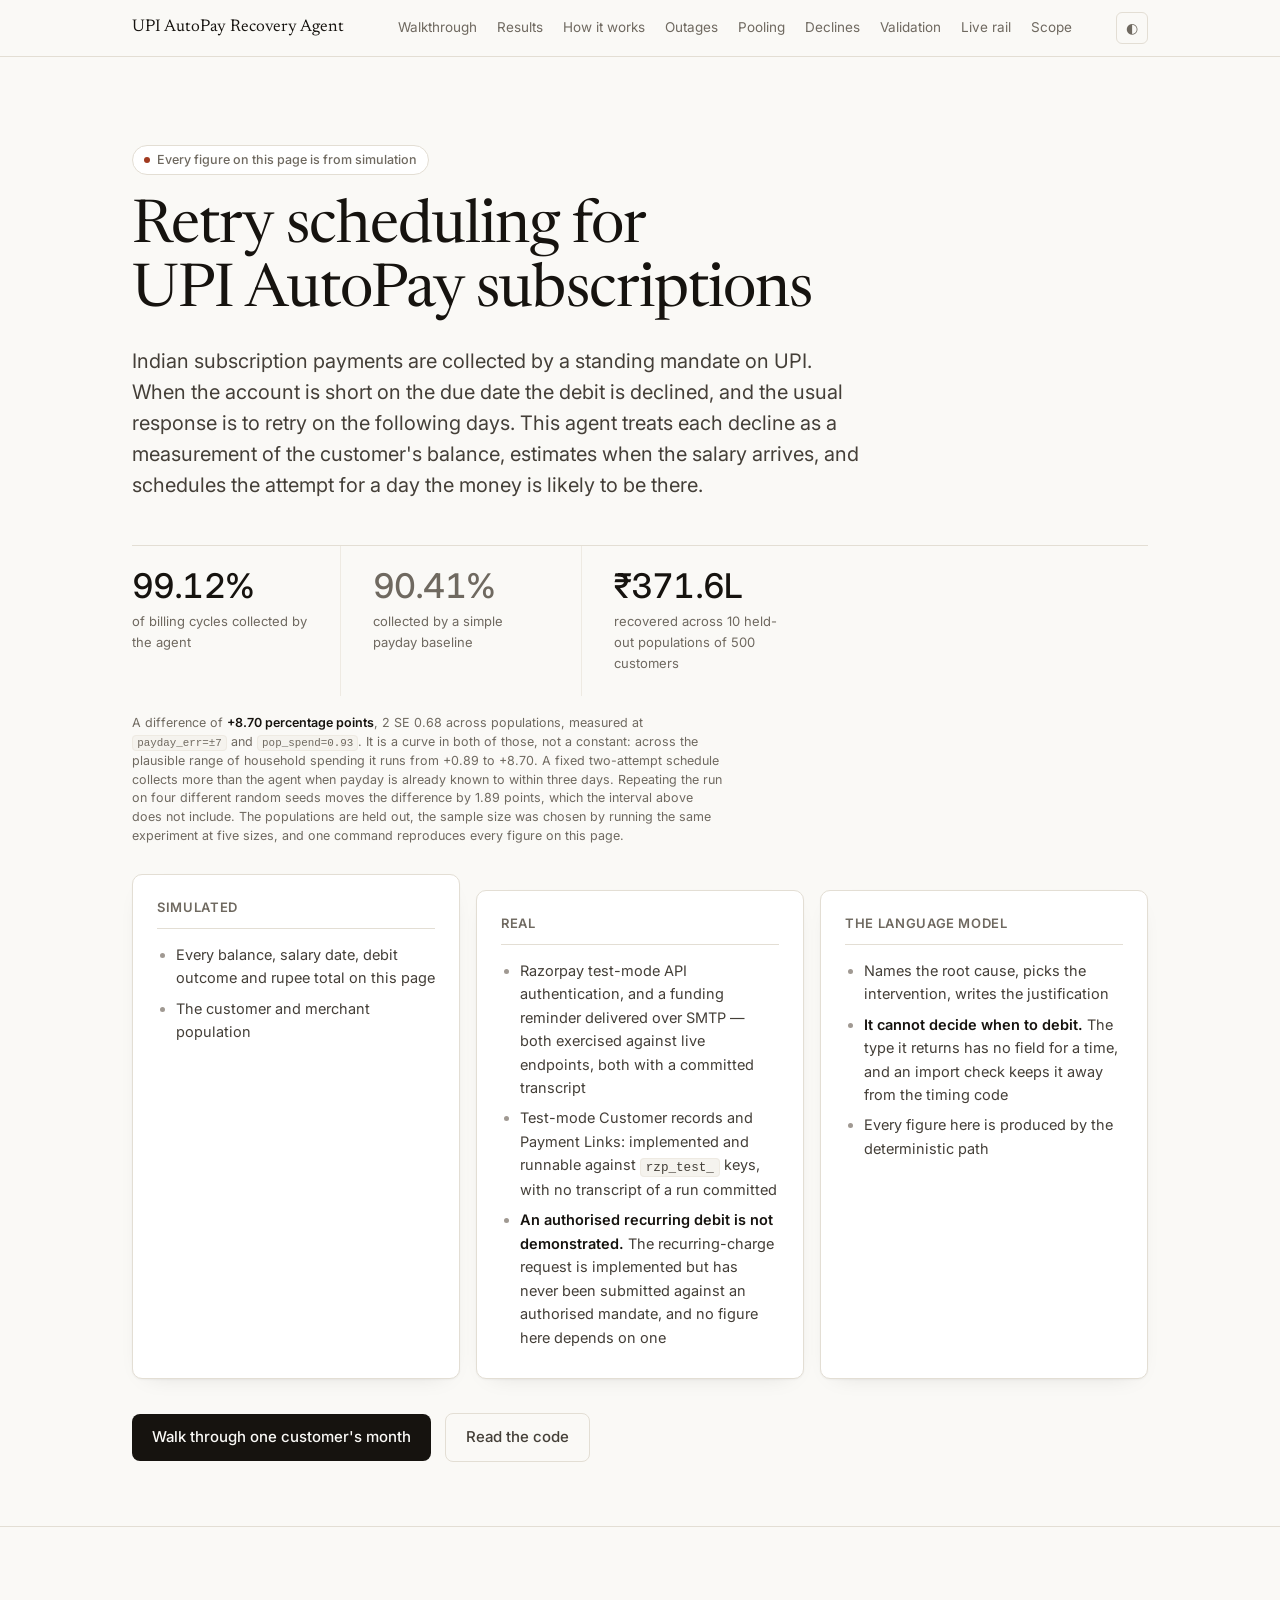
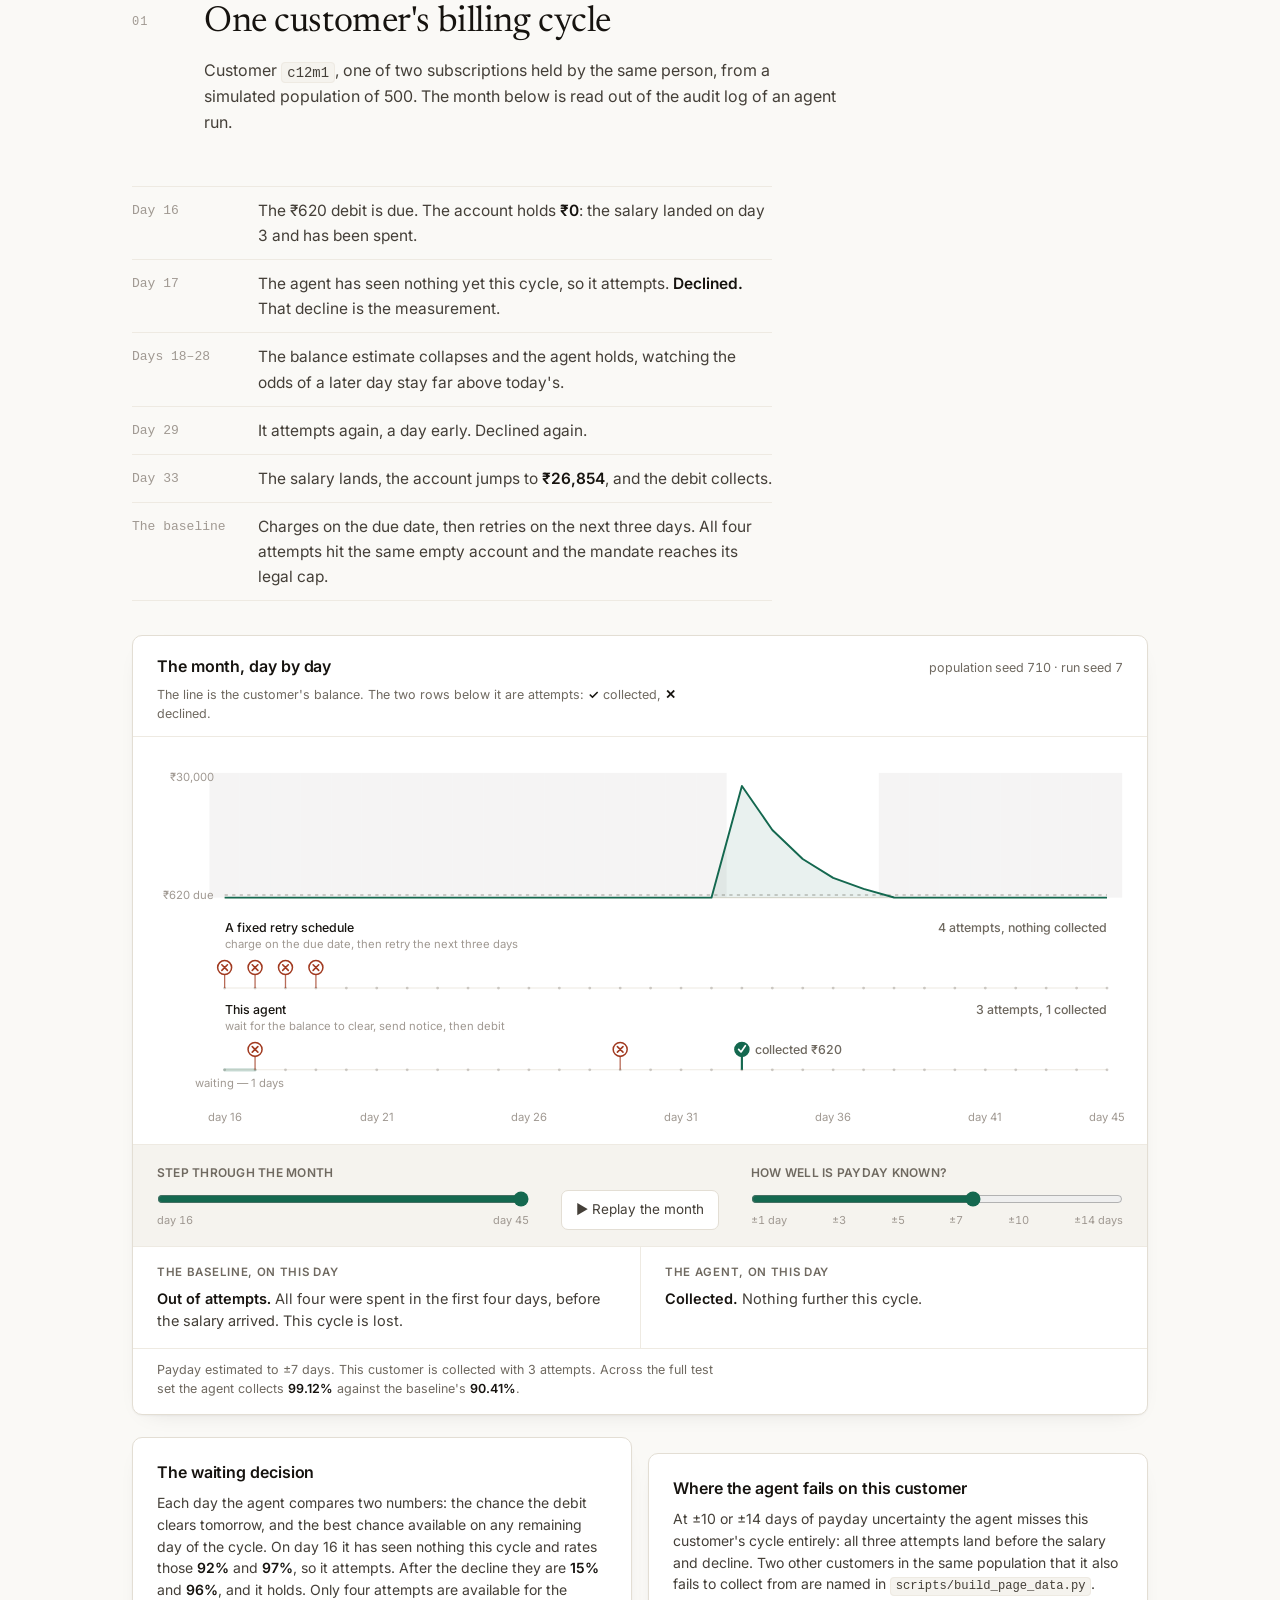
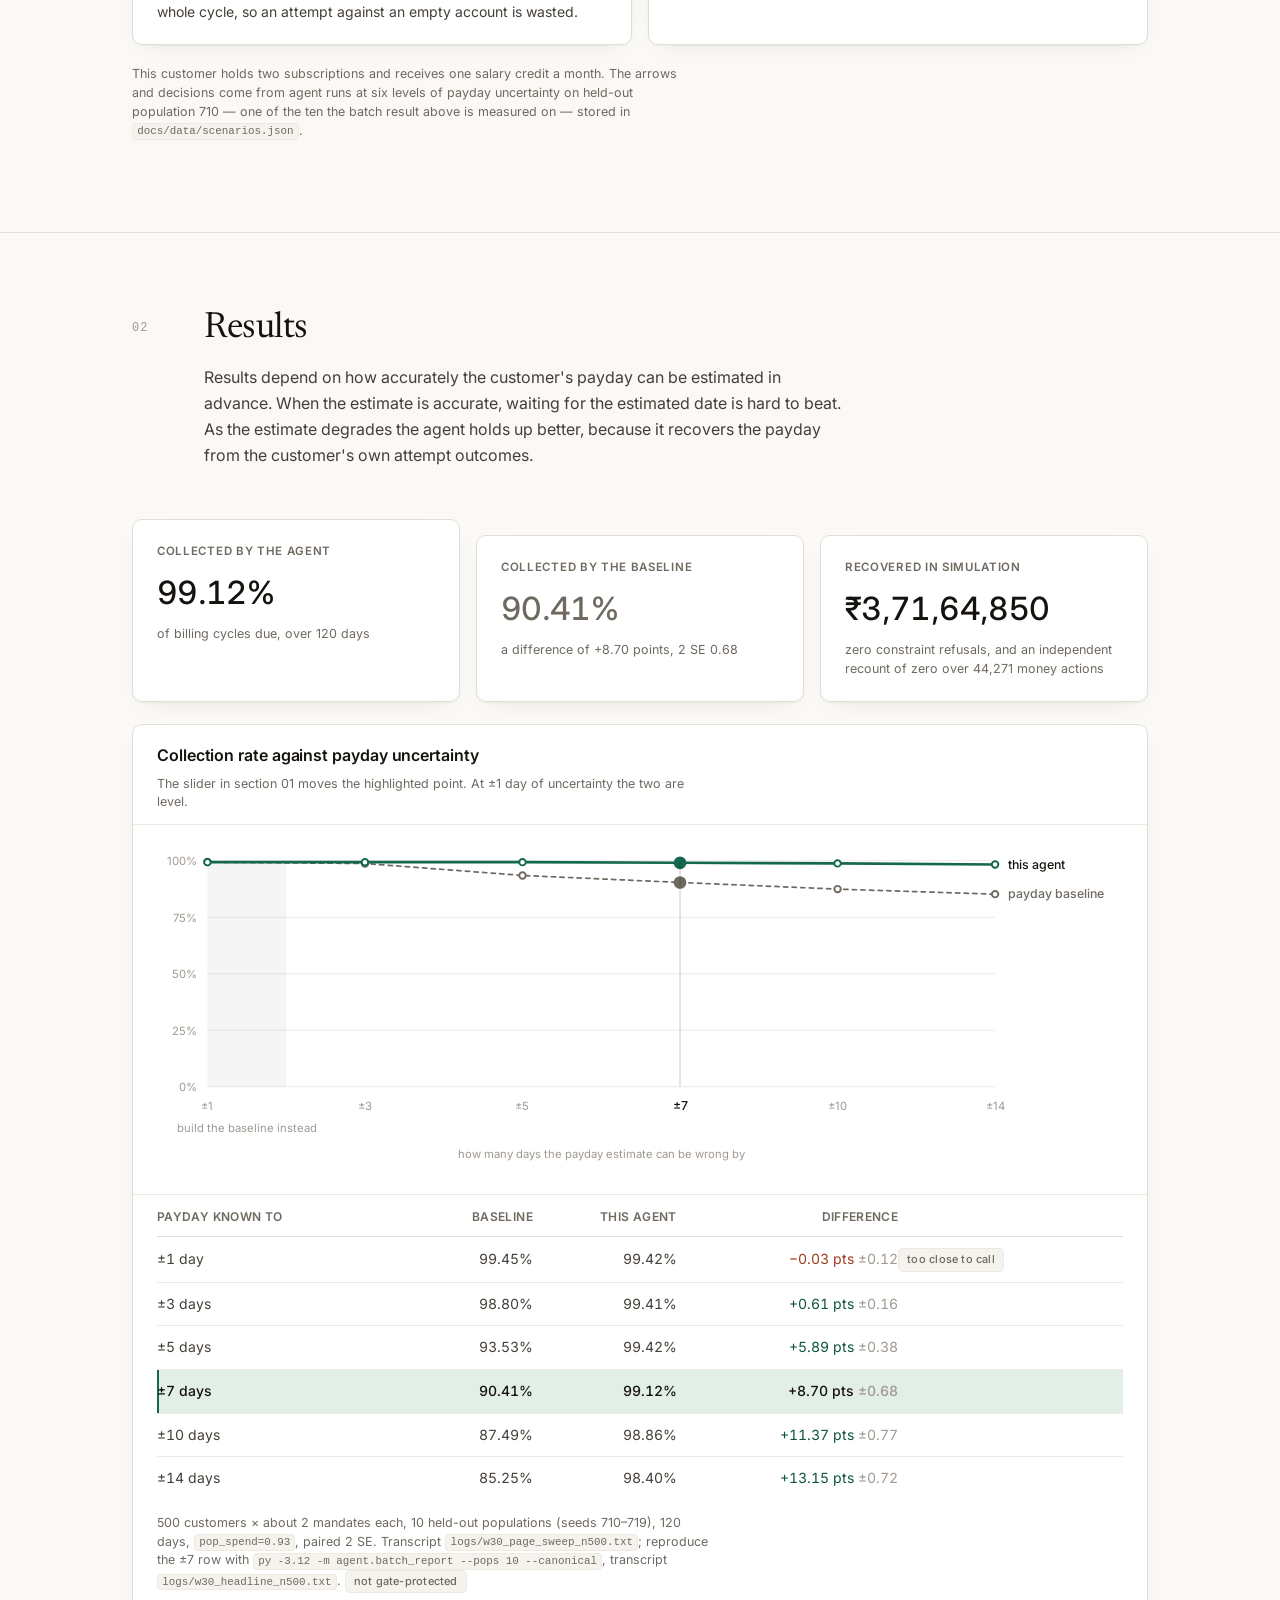
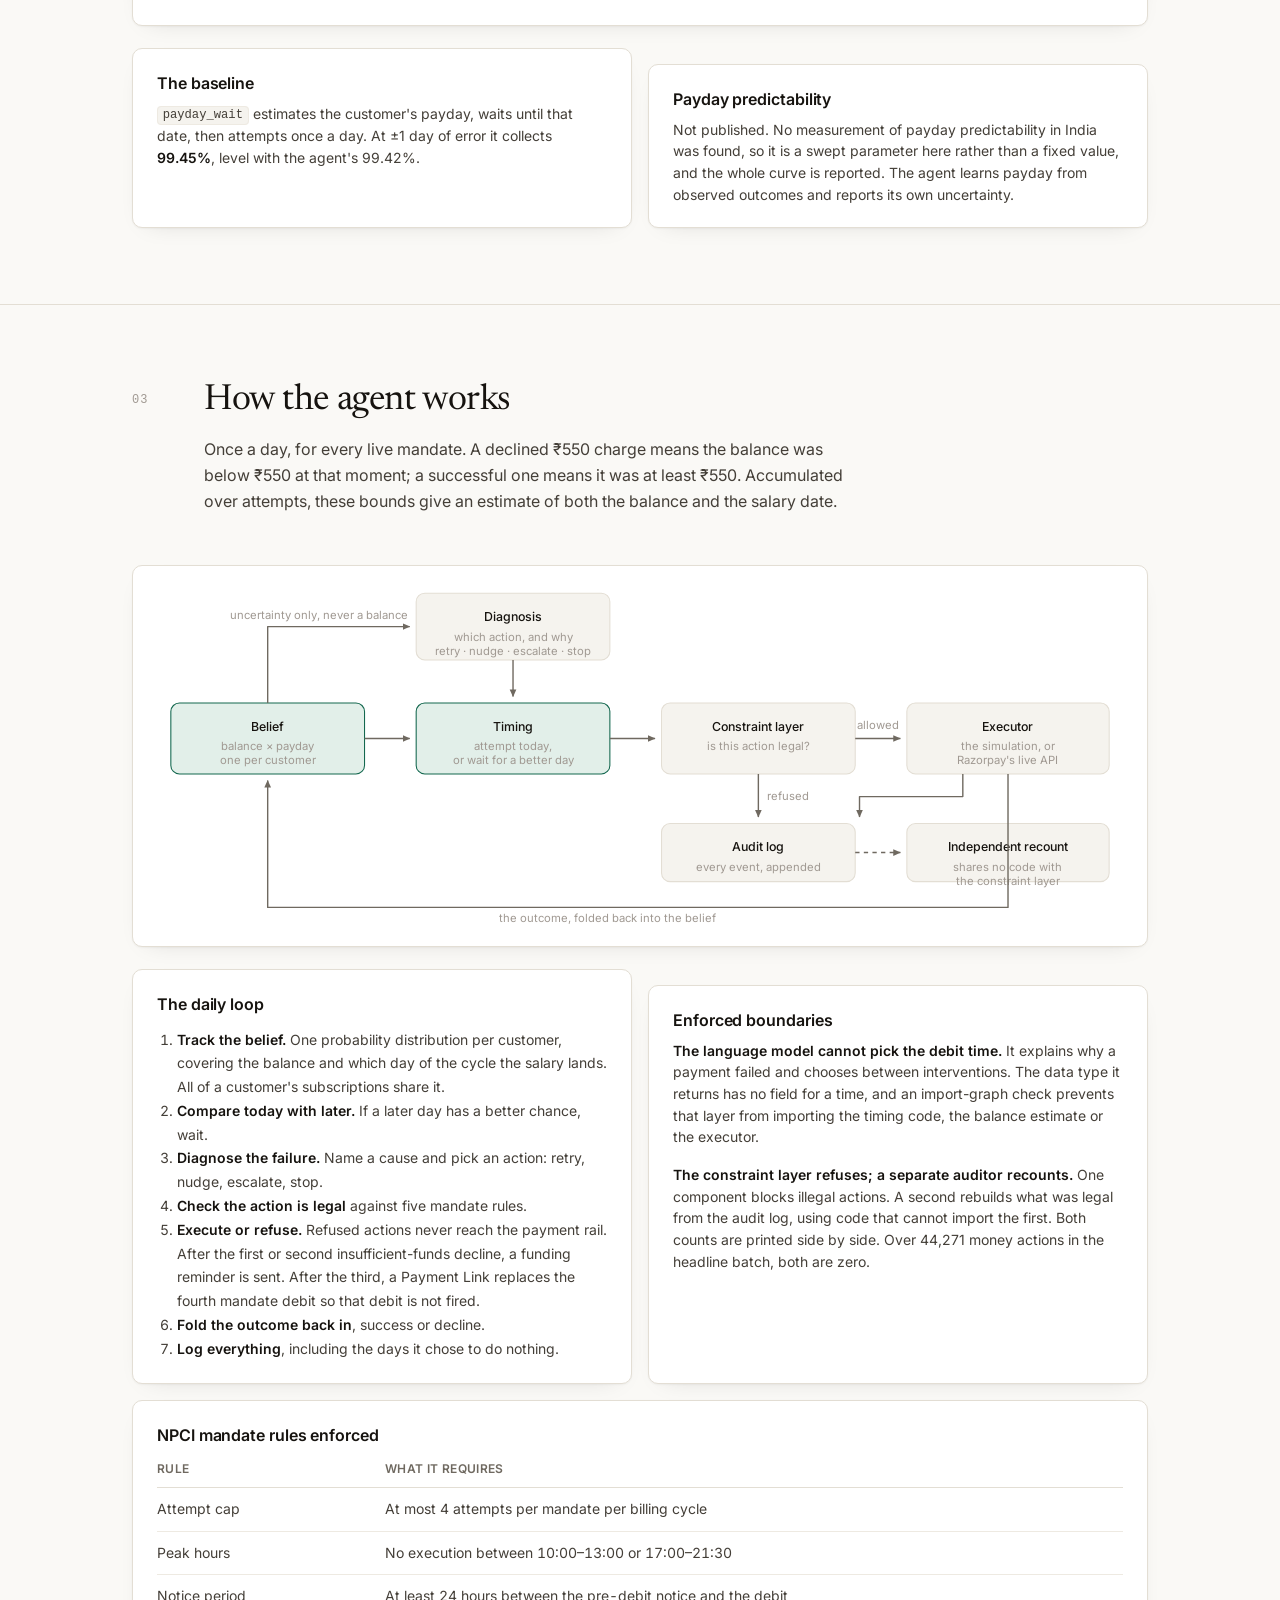
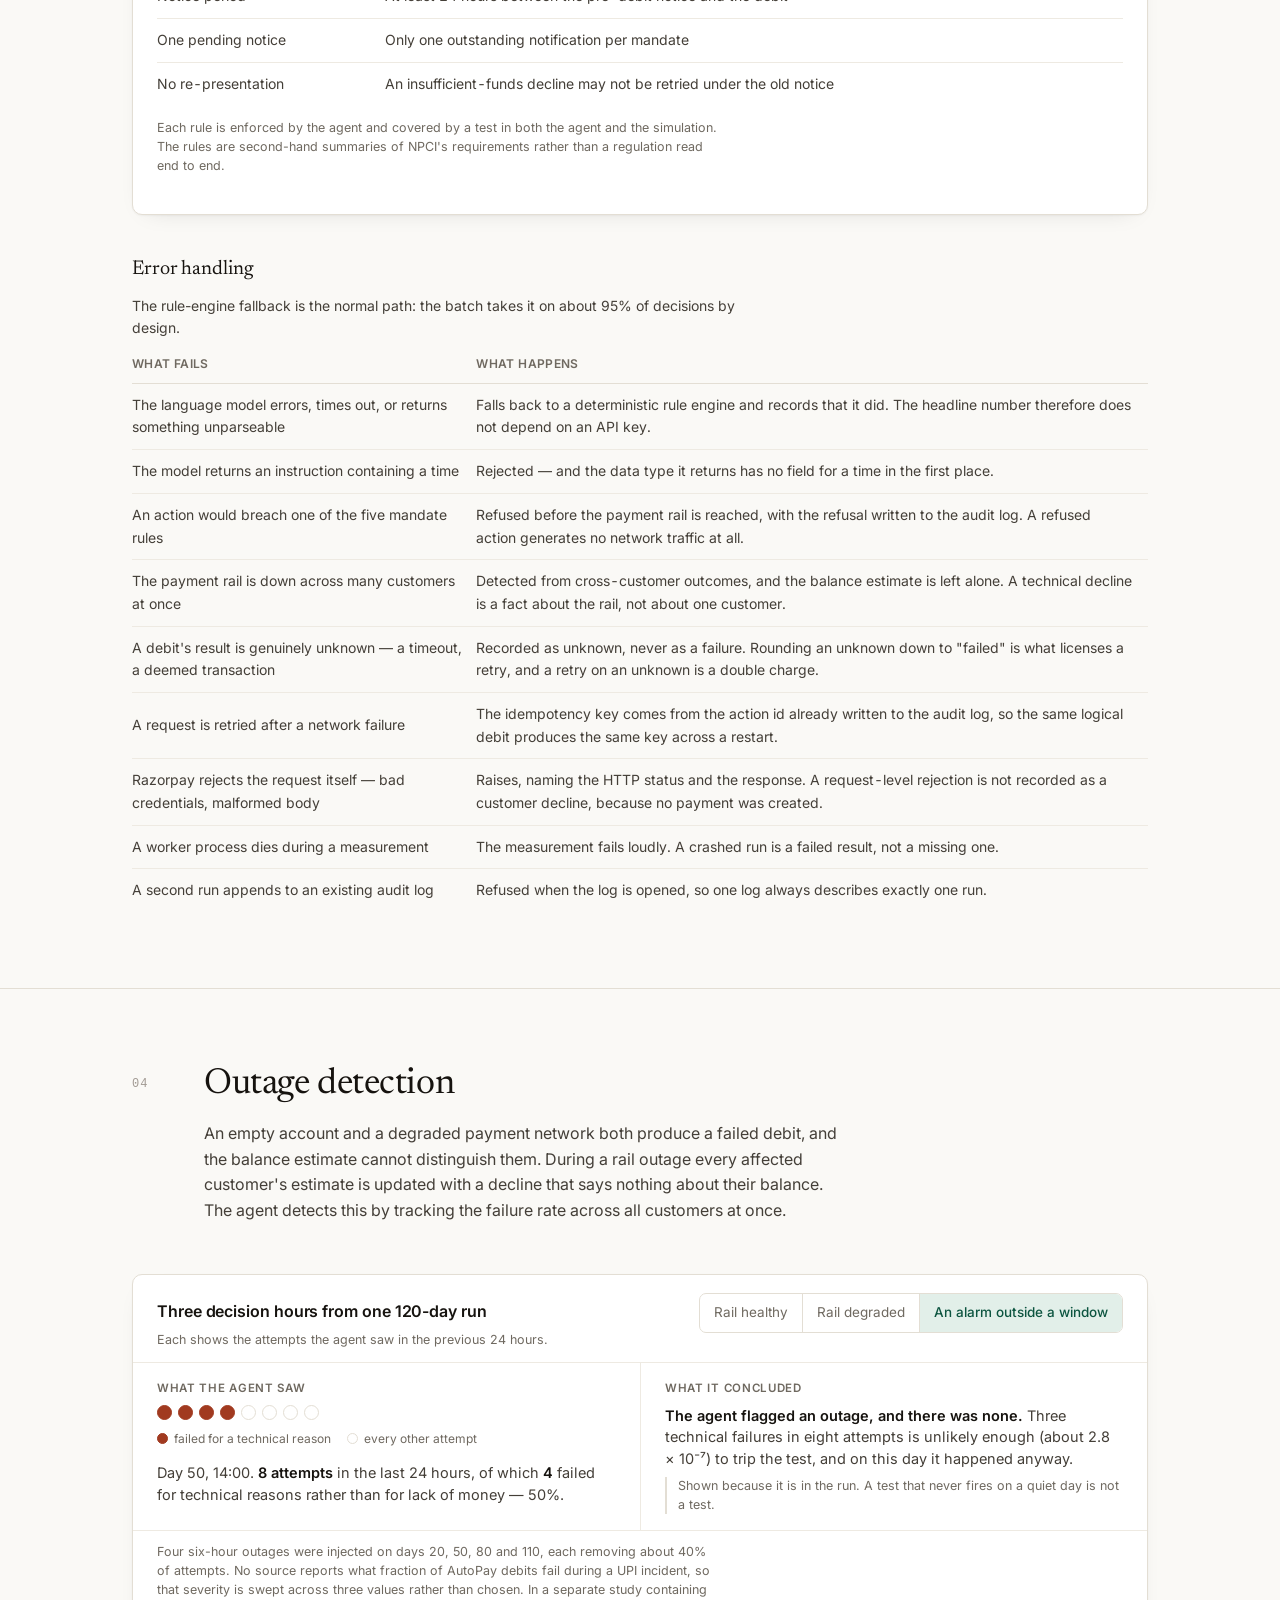
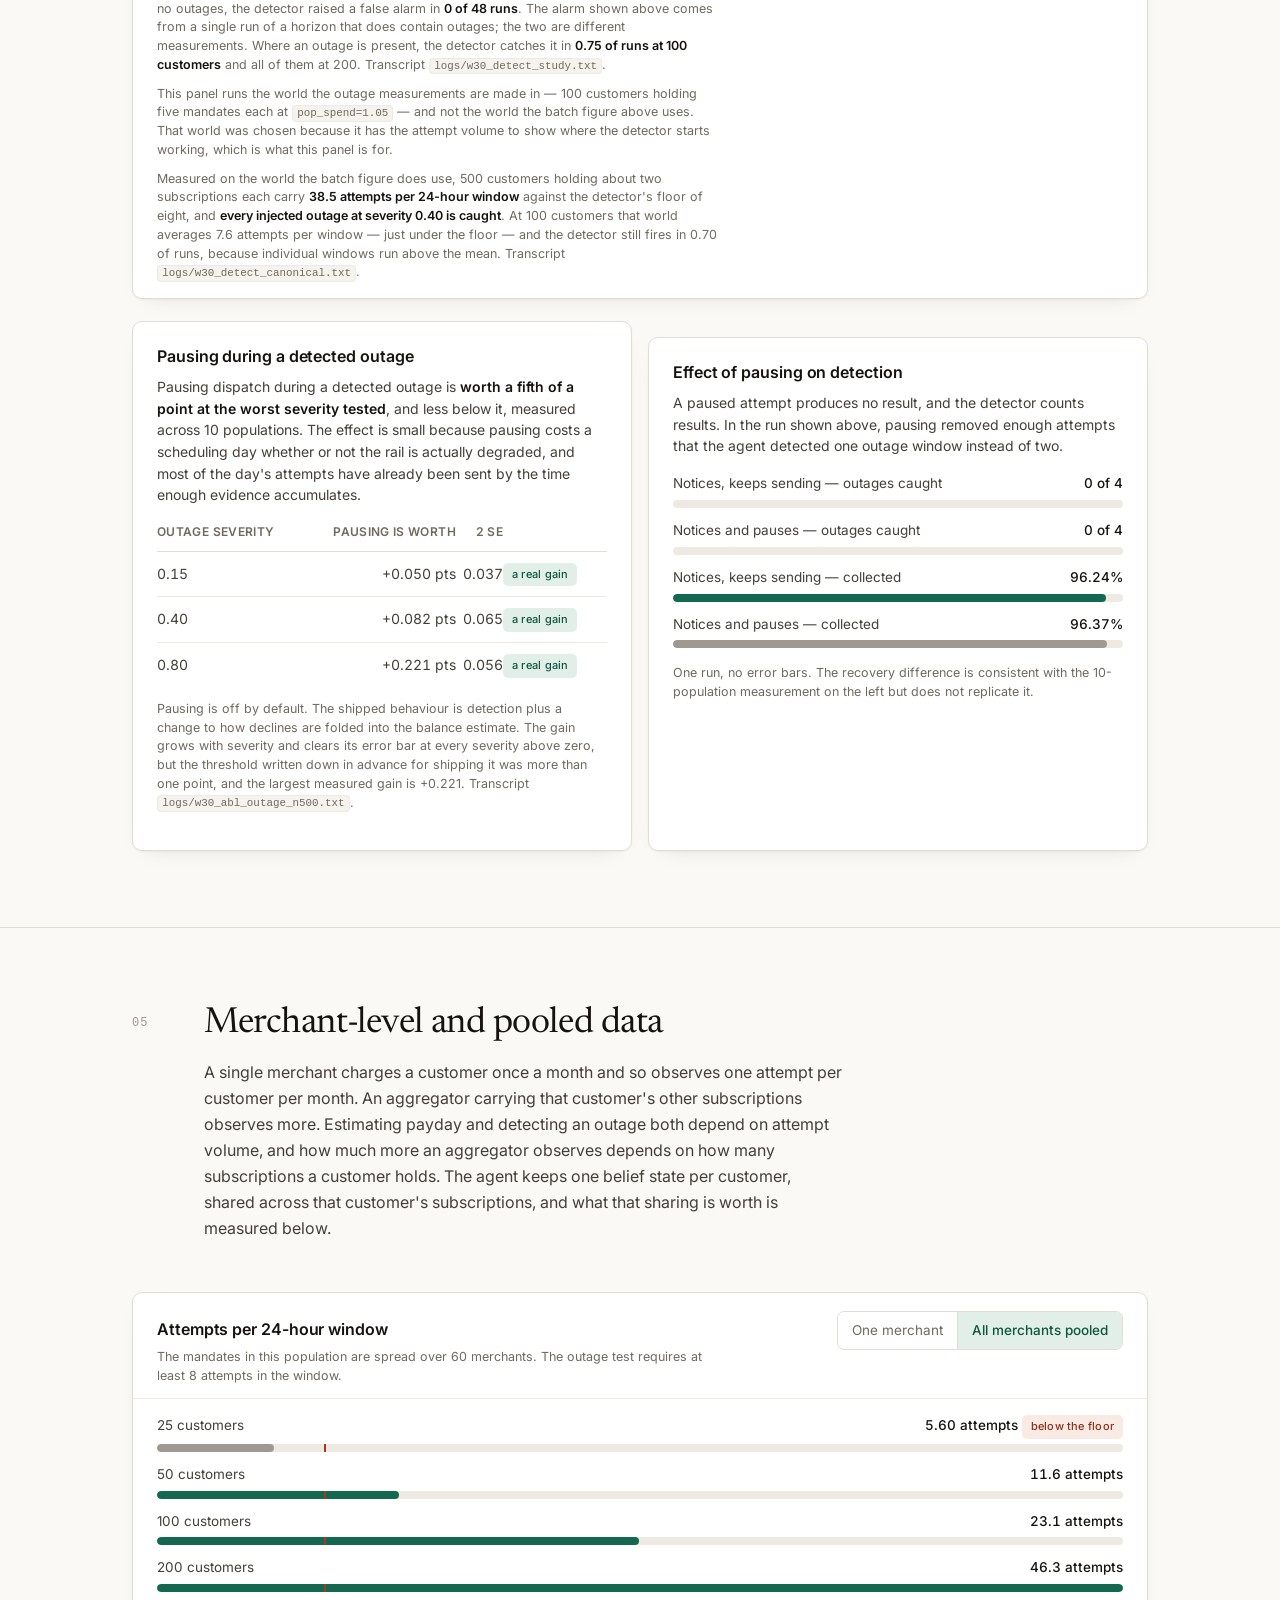
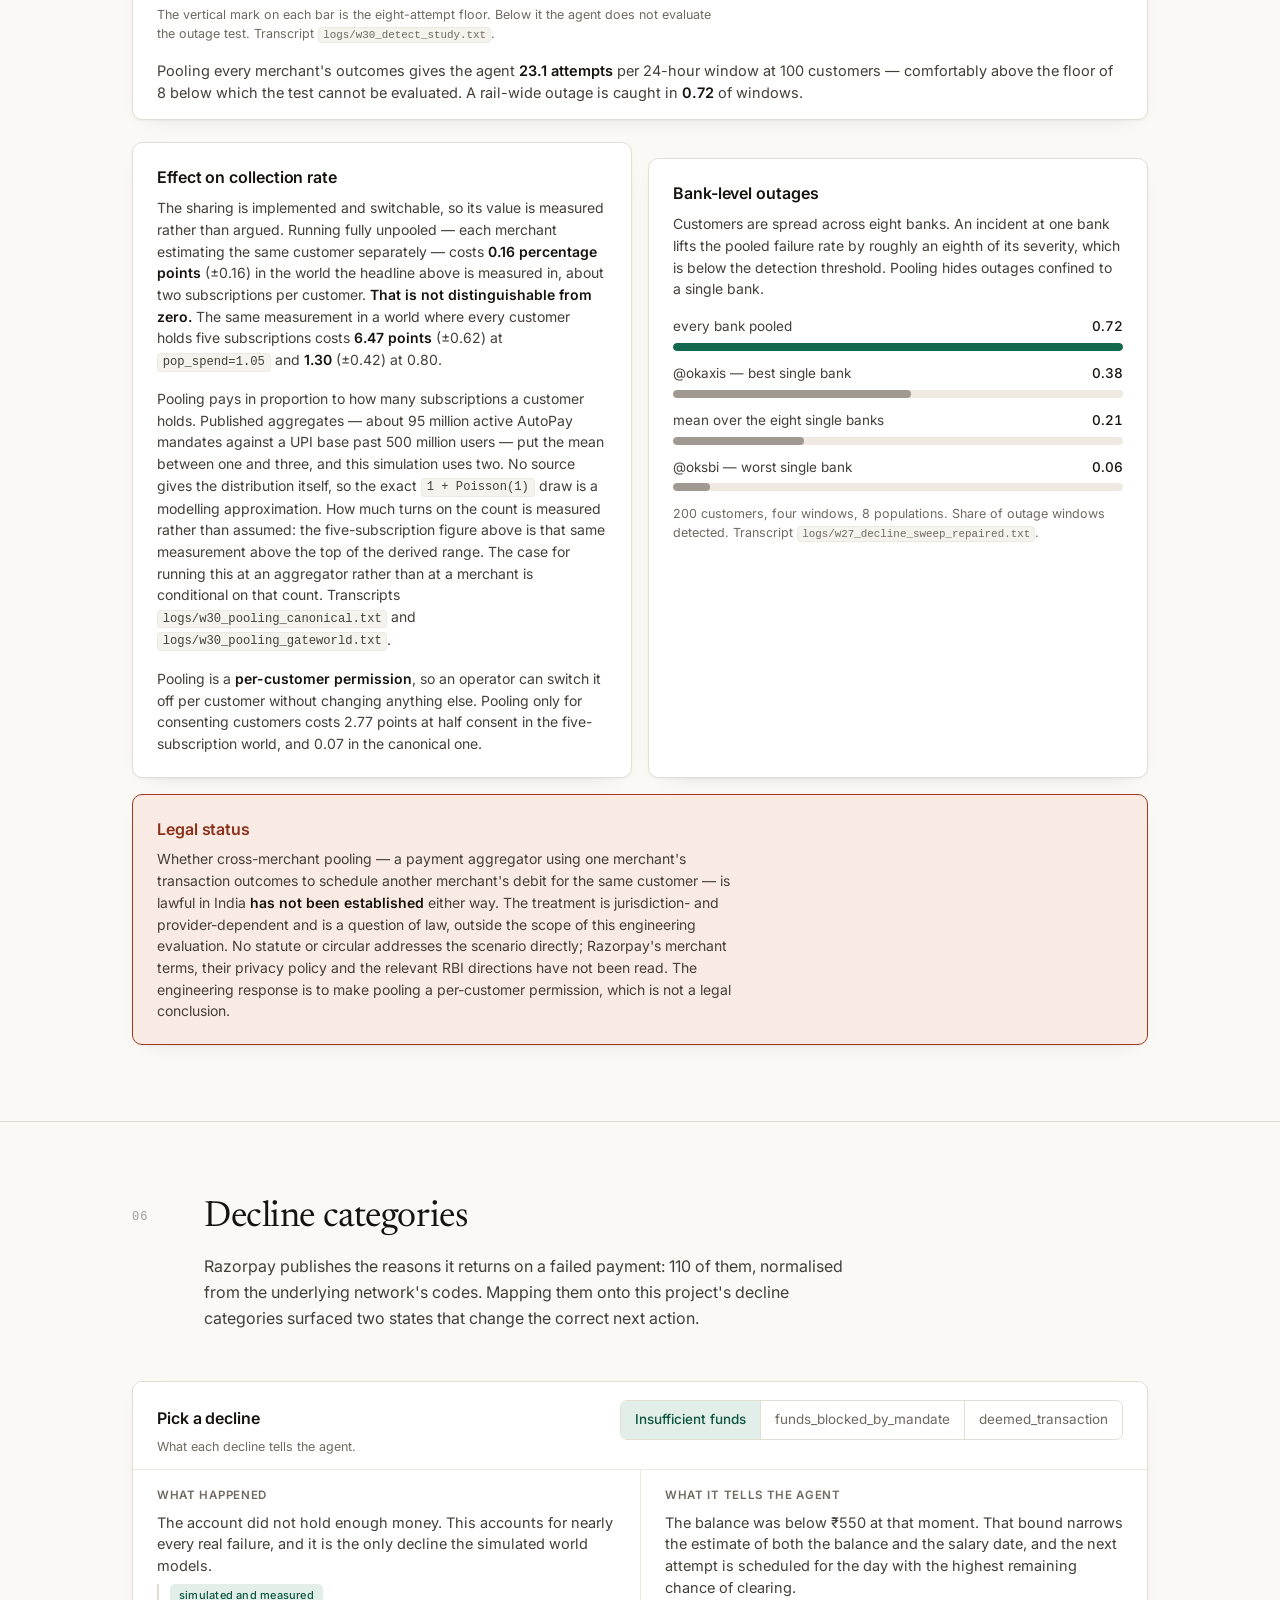
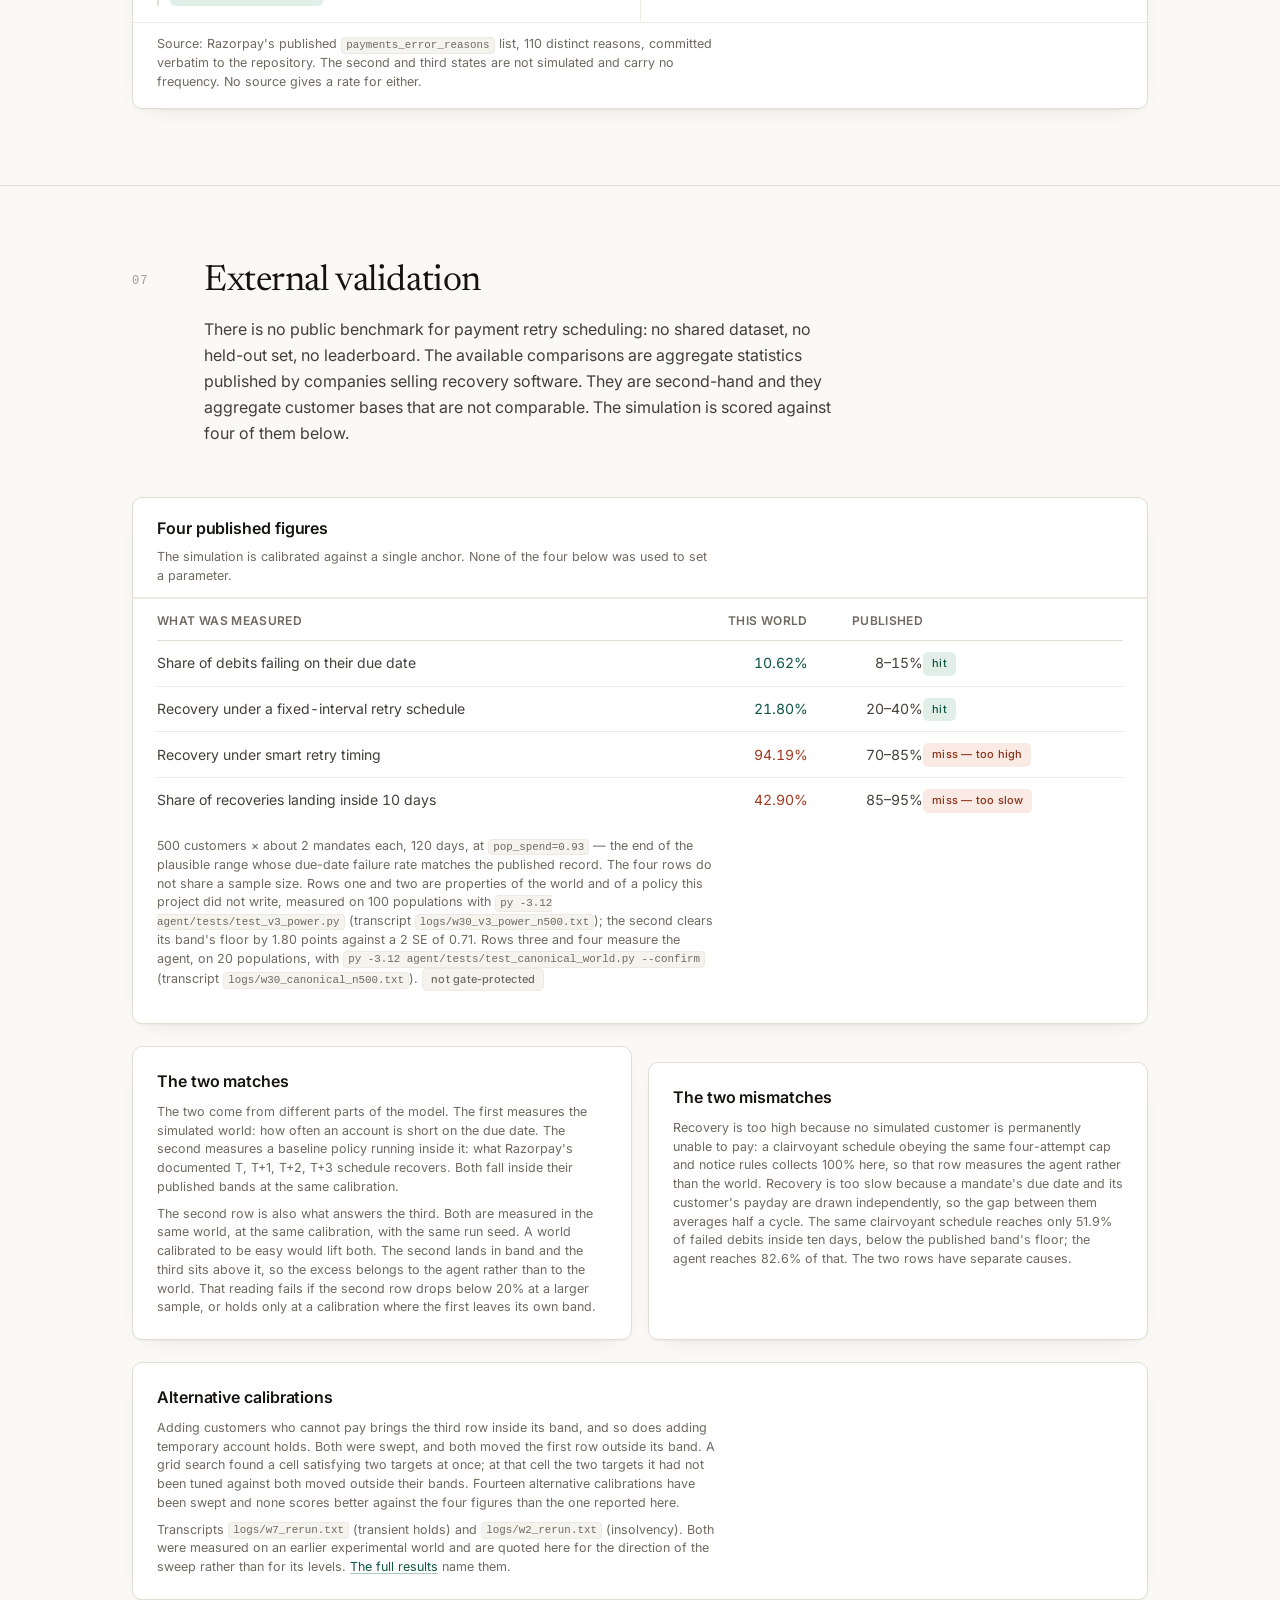
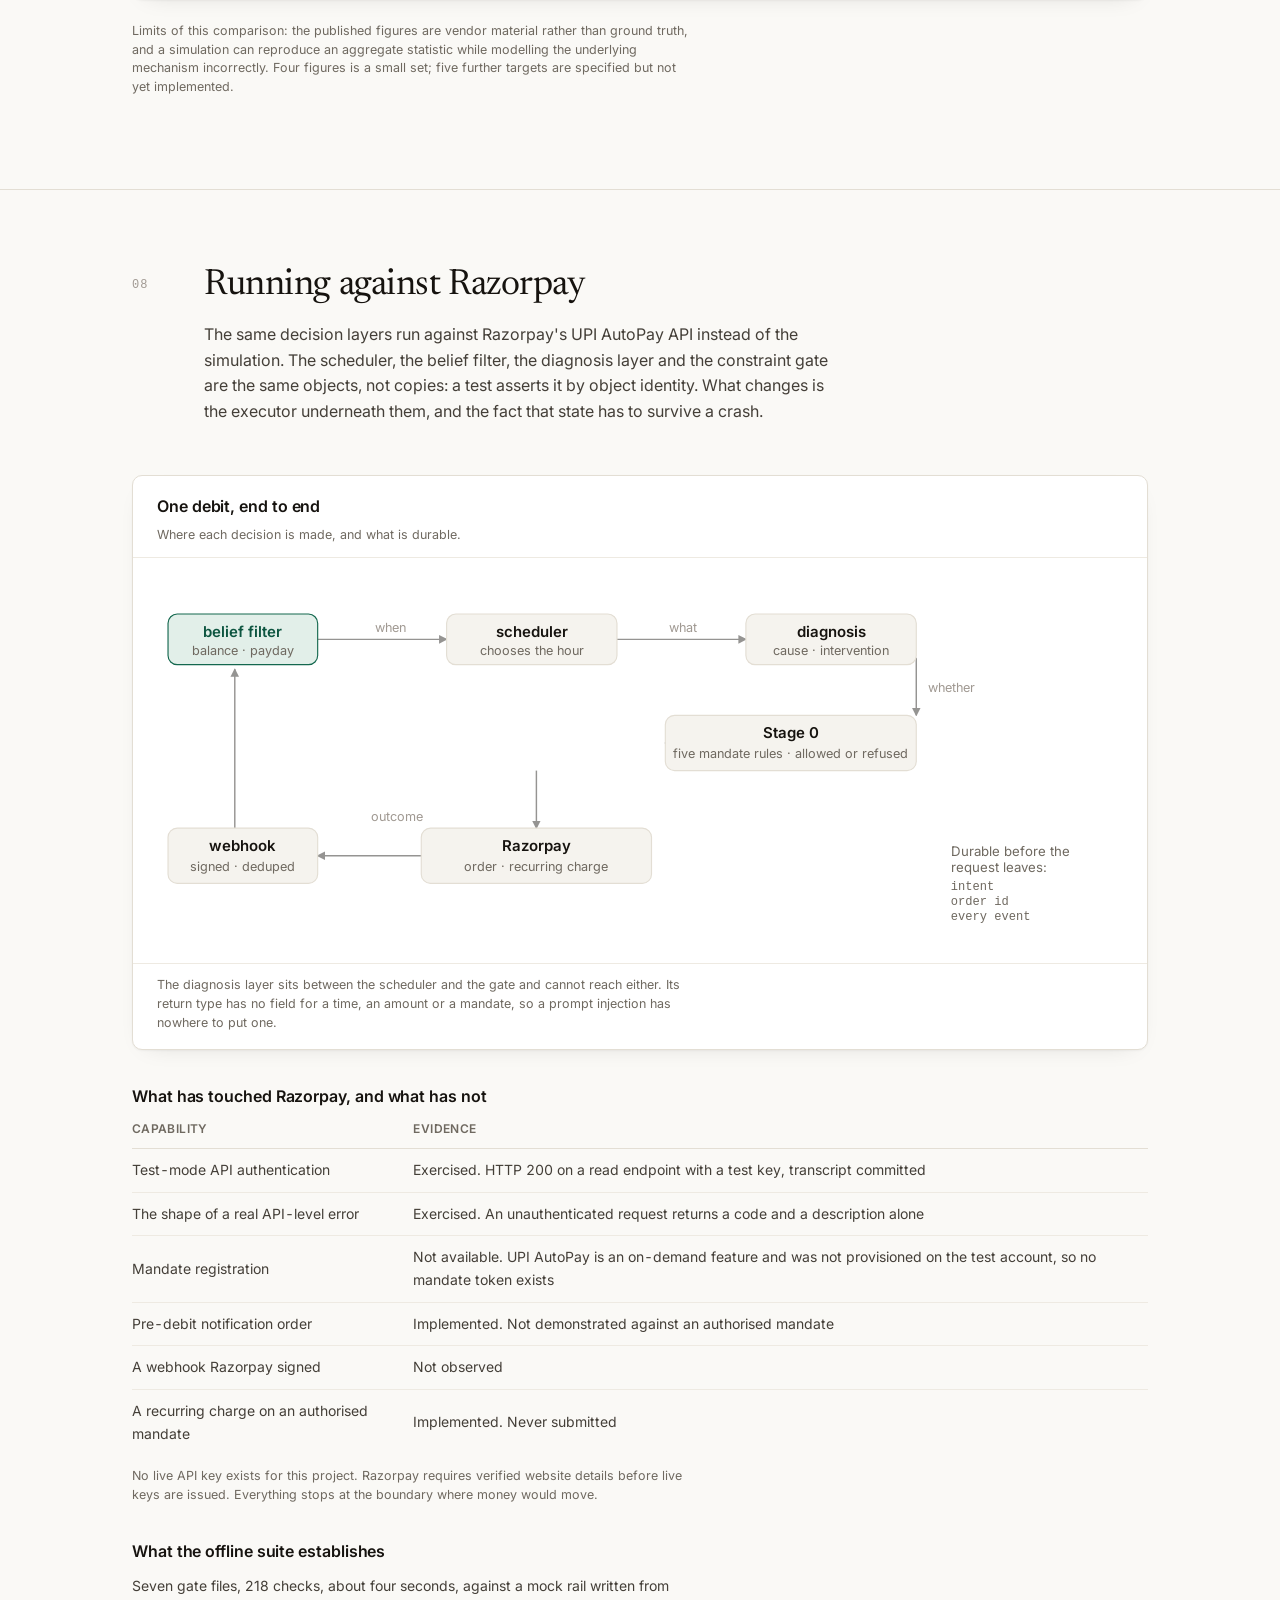
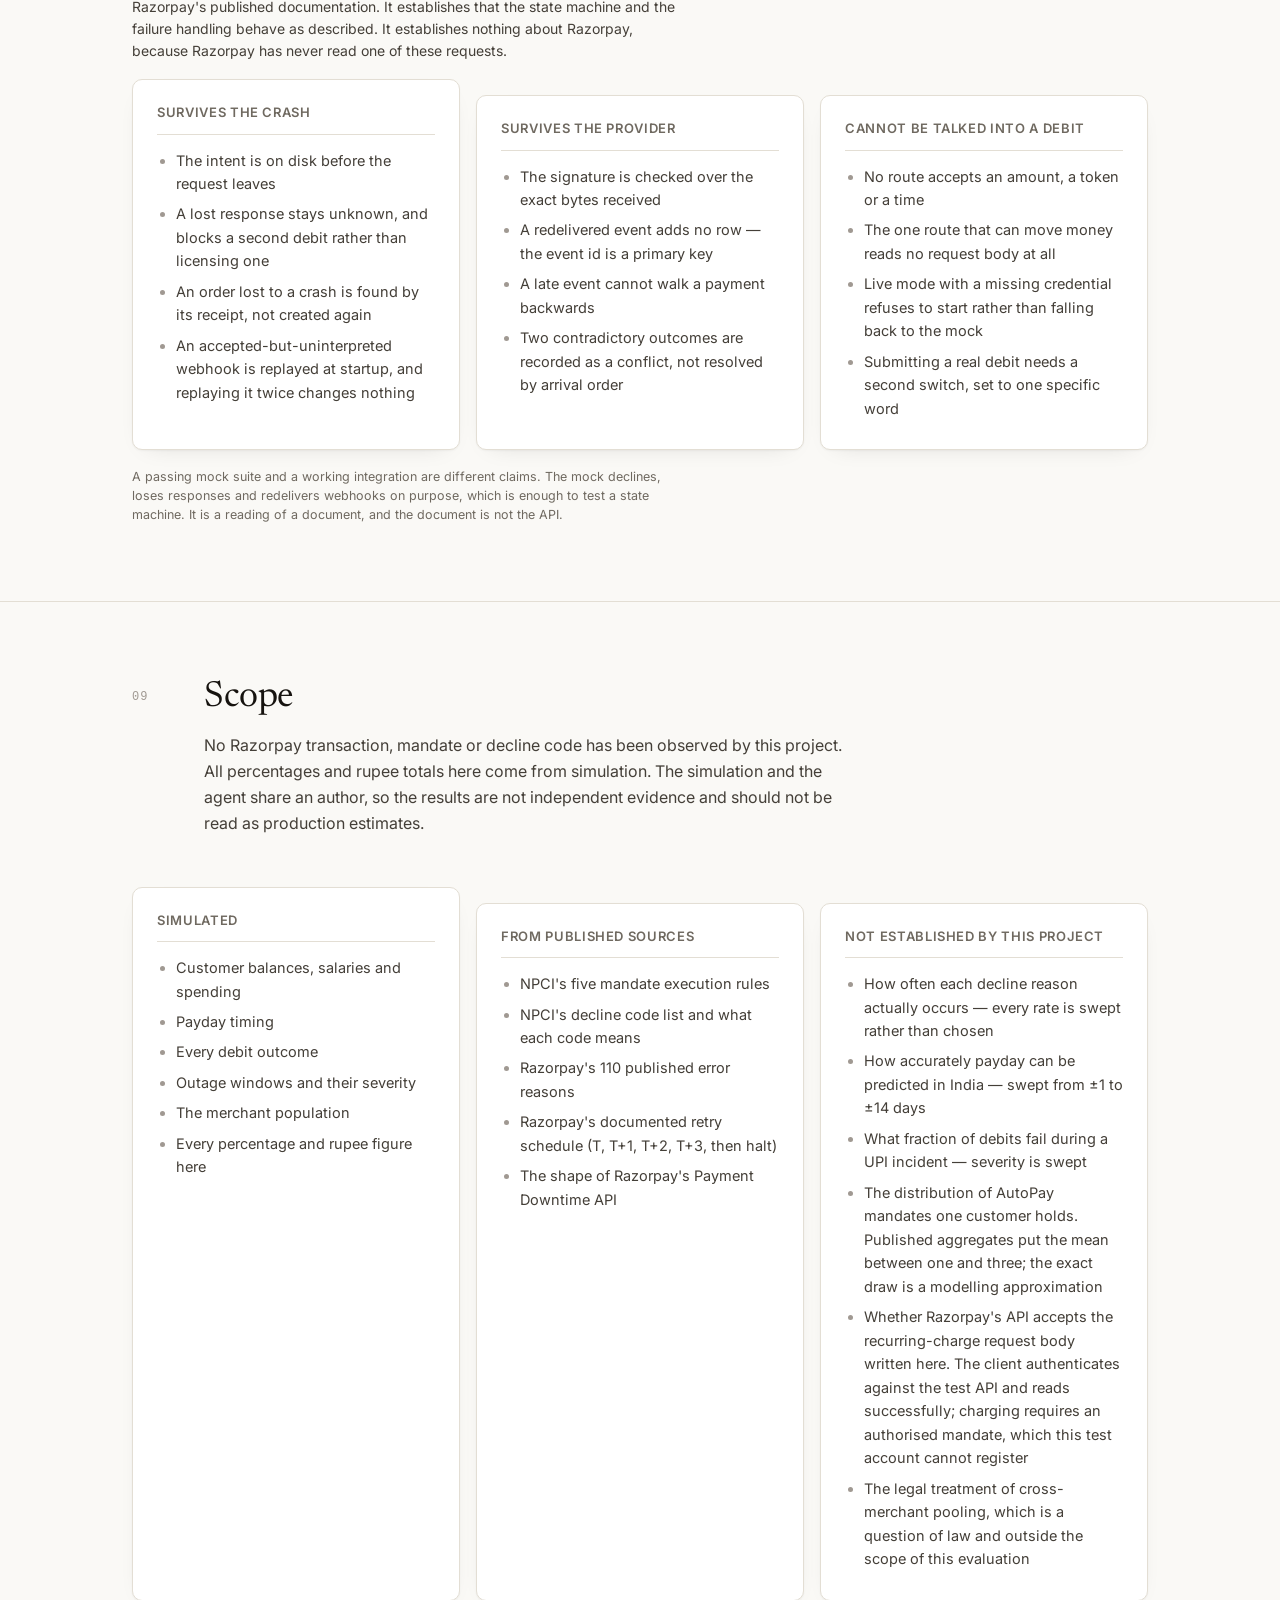
==== commit c9152489: "Add live Razorpay integration architecture Modified agent/tests/test_layer_isolation.py: - Added L1 " ====
--- a/docs/index.html
+++ b/docs/index.html
@@ -285,6 +285,7 @@
       <a href="#pooling">Pooling</a>
       <a href="#declines">Declines</a>
       <a href="#validation">Validation</a>
+      <a href="#live">Live rail</a>
       <a href="#scope">Scope</a>
     </div>
     <button class="themebtn" id="theme" aria-label="Switch between light and dark">◐</button>
@@ -925,9 +926,6 @@
   </div>
 </section>
 
-<!-- =====================================================================
-     07 — SCOPE AND LIMITS
-     ===================================================================== -->
 <!-- =====================================================================
      07 — THE VALIDATION SUITE
      ===================================================================== -->
@@ -1058,10 +1056,186 @@
   </div>
 </section>
 
+<!-- =====================================================================
+     08 — THE LIVE RAIL
+     ===================================================================== -->
+<section id="live">
+  <div class="wrap">
+    <div class="shead">
+      <div class="n">08</div>
+      <div>
+        <h2>Running against Razorpay</h2>
+        <p>The same decision layers run against Razorpay's UPI AutoPay API instead of the
+        simulation. The scheduler, the belief filter, the diagnosis layer and the constraint gate
+        are the same objects, not copies: a test asserts it by object identity. What changes is
+        the executor underneath them, and the fact that state has to survive a crash.</p>
+      </div>
+    </div>
+
+    <div class="figure">
+      <div class="figure-head">
+        <div>
+          <h3>One debit, end to end</h3>
+          <p class="tiny" style="margin:0">Where each decision is made, and what is durable.</p>
+        </div>
+      </div>
+      <div class="figure-body">
+        <svg viewBox="0 0 860 340" role="img"
+             aria-label="A debit flows from the belief filter through the scheduler, the diagnosis
+             layer and the constraint gate to Razorpay, and the outcome returns by webhook to
+             update the belief."
+             style="width:100%;height:auto;display:block">
+          <defs>
+            <marker id="lv-arrow" viewBox="0 0 8 8" refX="7" refY="4"
+                    markerWidth="6" markerHeight="6" orient="auto">
+              <path d="M0 0 L8 4 L0 8 z" fill="currentColor"/>
+            </marker>
+          </defs>
+          <g fill="none" stroke="currentColor" stroke-width="1.25"
+             marker-end="url(#lv-arrow)" opacity=".45">
+            <path d="M150 62 H262"/>
+            <path d="M410 62 H522"/>
+            <path d="M670 78 V128"/>
+            <path d="M598 152 H452"/>
+            <path d="M340 176 V226"/>
+            <path d="M262 250 H150"/>
+            <path d="M78 226 V88"/>
+          </g>
+
+          <g font-size="13" font-weight="600">
+            <rect x="20" y="40" width="130" height="44" rx="8"
+                  fill="var(--accent-soft)" stroke="var(--accent)" stroke-width="1"/>
+            <text x="85" y="60" text-anchor="middle" fill="var(--accent-ink)">belief filter</text>
+            <text x="85" y="76" text-anchor="middle" font-size="11" font-weight="400"
+                  fill="var(--muted)">balance · payday</text>
+
+            <rect x="262" y="40" width="148" height="44" rx="8"
+                  fill="var(--surface-2)" stroke="var(--rule)"/>
+            <text x="336" y="60" text-anchor="middle" fill="var(--ink)">scheduler</text>
+            <text x="336" y="76" text-anchor="middle" font-size="11" font-weight="400"
+                  fill="var(--muted)">chooses the hour</text>
+
+            <rect x="522" y="40" width="148" height="44" rx="8"
+                  fill="var(--surface-2)" stroke="var(--rule)"/>
+            <text x="596" y="60" text-anchor="middle" fill="var(--ink)">diagnosis</text>
+            <text x="596" y="76" text-anchor="middle" font-size="11" font-weight="400"
+                  fill="var(--muted)">cause · intervention</text>
+
+            <rect x="452" y="128" width="218" height="48" rx="8"
+                  fill="var(--surface-2)" stroke="var(--rule)"/>
+            <text x="561" y="148" text-anchor="middle" fill="var(--ink)">Stage 0</text>
+            <text x="561" y="165" text-anchor="middle" font-size="11" font-weight="400"
+                  fill="var(--muted)">five mandate rules · allowed or refused</text>
+
+            <rect x="240" y="226" width="200" height="48" rx="8"
+                  fill="var(--surface-2)" stroke="var(--rule)"/>
+            <text x="340" y="246" text-anchor="middle" fill="var(--ink)">Razorpay</text>
+            <text x="340" y="263" text-anchor="middle" font-size="11" font-weight="400"
+                  fill="var(--muted)">order · recurring charge</text>
+
+            <rect x="20" y="226" width="130" height="48" rx="8"
+                  fill="var(--surface-2)" stroke="var(--rule)"/>
+            <text x="85" y="246" text-anchor="middle" fill="var(--ink)">webhook</text>
+            <text x="85" y="263" text-anchor="middle" font-size="11" font-weight="400"
+                  fill="var(--muted)">signed · deduped</text>
+          </g>
+
+          <g font-size="11" fill="var(--faint)">
+            <text x="200" y="56">when</text>
+            <text x="455" y="56">what</text>
+            <text x="680" y="108">whether</text>
+            <text x="196" y="220">outcome</text>
+          </g>
+
+          <text x="700" y="250" font-size="11.5" fill="var(--muted)">
+            <tspan x="700" dy="0">Durable before the</tspan>
+            <tspan x="700" dy="14">request leaves:</tspan>
+            <tspan x="700" dy="16" font-family="var(--mono)" font-size="10.5">intent</tspan>
+            <tspan x="700" dy="13" font-family="var(--mono)" font-size="10.5">order id</tspan>
+            <tspan x="700" dy="13" font-family="var(--mono)" font-size="10.5">every event</tspan>
+          </text>
+        </svg>
+      </div>
+      <div class="figure-foot">
+        <p class="tiny" style="margin:0">The diagnosis layer sits between the scheduler and the
+        gate and cannot reach either. Its return type has no field for a time, an amount or a
+        mandate, so a prompt injection has nowhere to put one.</p>
+      </div>
+    </div>
+
+    <h3 style="margin:34px 0 10px">What has touched Razorpay, and what has not</h3>
+    <div class="tablewrap">
+      <table>
+        <thead>
+          <tr><th>Capability</th><th>Evidence</th></tr>
+        </thead>
+        <tbody>
+          <tr><td>Test-mode API authentication</td>
+              <td>Exercised. HTTP 200 on a read endpoint with a test key, transcript committed</td></tr>
+          <tr><td>The shape of a real API-level error</td>
+              <td>Exercised. An unauthenticated request returns a code and a description alone</td></tr>
+          <tr><td>Mandate registration</td>
+              <td>Not available. UPI AutoPay is an on-demand feature and was not provisioned on the test account, so no mandate token exists</td></tr>
+          <tr><td>Pre-debit notification order</td>
+              <td>Implemented. Not demonstrated against an authorised mandate</td></tr>
+          <tr><td>A webhook Razorpay signed</td>
+              <td>Not observed</td></tr>
+          <tr><td>A recurring charge on an authorised mandate</td>
+              <td>Implemented. Never submitted</td></tr>
+        </tbody>
+      </table>
+    </div>
+    <p class="tiny" style="margin:12px 0 0">No live API key exists for this project. Razorpay
+    requires verified website details before live keys are issued. Everything stops at the
+    boundary where money would move.</p>
+
+    <h3 style="margin:34px 0 10px">What the offline suite establishes</h3>
+    <p class="small" style="max-width:62ch">Seven gate files, 218 checks, about four seconds,
+    against a mock rail written from Razorpay's published documentation. It establishes that the
+    state machine and the failure handling behave as described. It establishes nothing about
+    Razorpay, because Razorpay has never read one of these requests.</p>
+
+    <div class="grid3" style="margin-top:18px">
+      <div class="card scope">
+        <h3>Survives the crash</h3>
+        <ul>
+          <li>The intent is on disk before the request leaves</li>
+          <li>A lost response stays unknown, and blocks a second debit rather than licensing one</li>
+          <li>An order lost to a crash is found by its receipt, not created again</li>
+          <li>An accepted-but-uninterpreted webhook is replayed at startup, and replaying it twice changes nothing</li>
+        </ul>
+      </div>
+      <div class="card scope">
+        <h3>Survives the provider</h3>
+        <ul>
+          <li>The signature is checked over the exact bytes received</li>
+          <li>A redelivered event adds no row &mdash; the event id is a primary key</li>
+          <li>A late event cannot walk a payment backwards</li>
+          <li>Two contradictory outcomes are recorded as a conflict, not resolved by arrival order</li>
+        </ul>
+      </div>
+      <div class="card scope">
+        <h3>Cannot be talked into a debit</h3>
+        <ul>
+          <li>No route accepts an amount, a token or a time</li>
+          <li>The one route that can move money reads no request body at all</li>
+          <li>Live mode with a missing credential refuses to start rather than falling back to the mock</li>
+          <li>Submitting a real debit needs a second switch, set to one specific word</li>
+        </ul>
+      </div>
+    </div>
+
+    <p class="tiny" style="margin:18px 0 0">A passing mock suite and a working integration are
+    different claims. The mock declines, loses responses and redelivers webhooks on purpose,
+    which is enough to test a state machine. It is a reading of a document, and the document is
+    not the API.</p>
+  </div>
+</section>
+
 <section id="scope">
   <div class="wrap">
     <div class="shead">
-      <div class="n">08</div>
+      <div class="n">09</div>
       <div>
         <h2>Scope</h2>
         <p>No Razorpay transaction, mandate or decline code has been observed by this project.
@@ -1175,10 +1349,15 @@
         calibration gates: the filter's diffusion leaks through the balance floor it does
         model, so it can believe money appeared where none did. A repair exists, is measured,
         and is off because it kills more mandates at this horizon.</li>
-      <li><b>The constraint layer and the live Razorpay executor keep two different clocks</b>
-        for the same field, so the live executor has not been driven end to end by the
-        constraint layer with a genuine order. A committed proof script asserts the refusal
-        rather than working around it.</li>
+      <li><b>The live path has never met Razorpay.</b> The pre-debit order, the recurring
+        charge, the webhook handler and the reconciliation are exercised only against a mock
+        rail written from Razorpay's documentation. Their API has read none of these request
+        bodies, so every request shape is a hypothesis with a citation.</li>
+      <li><b>The customer's income and payday are supplied, not inferred.</b> The belief filter
+        needs both to have a prior at all, and a live integration has no oracle for either: the
+        merchant knows the subscription price, not the pay cycle. The live service takes them as
+        an operator estimate and records them as one. Nothing here measures how wrong they are
+        on real customers.</li>
       <li><b>The single-customer walkthrough in section 01 is one customer.</b> It comes from
         the same world and the same held-out population as the batch figure, and it is chosen
         for legibility rather than for being typical or flattering. The three mandates in the
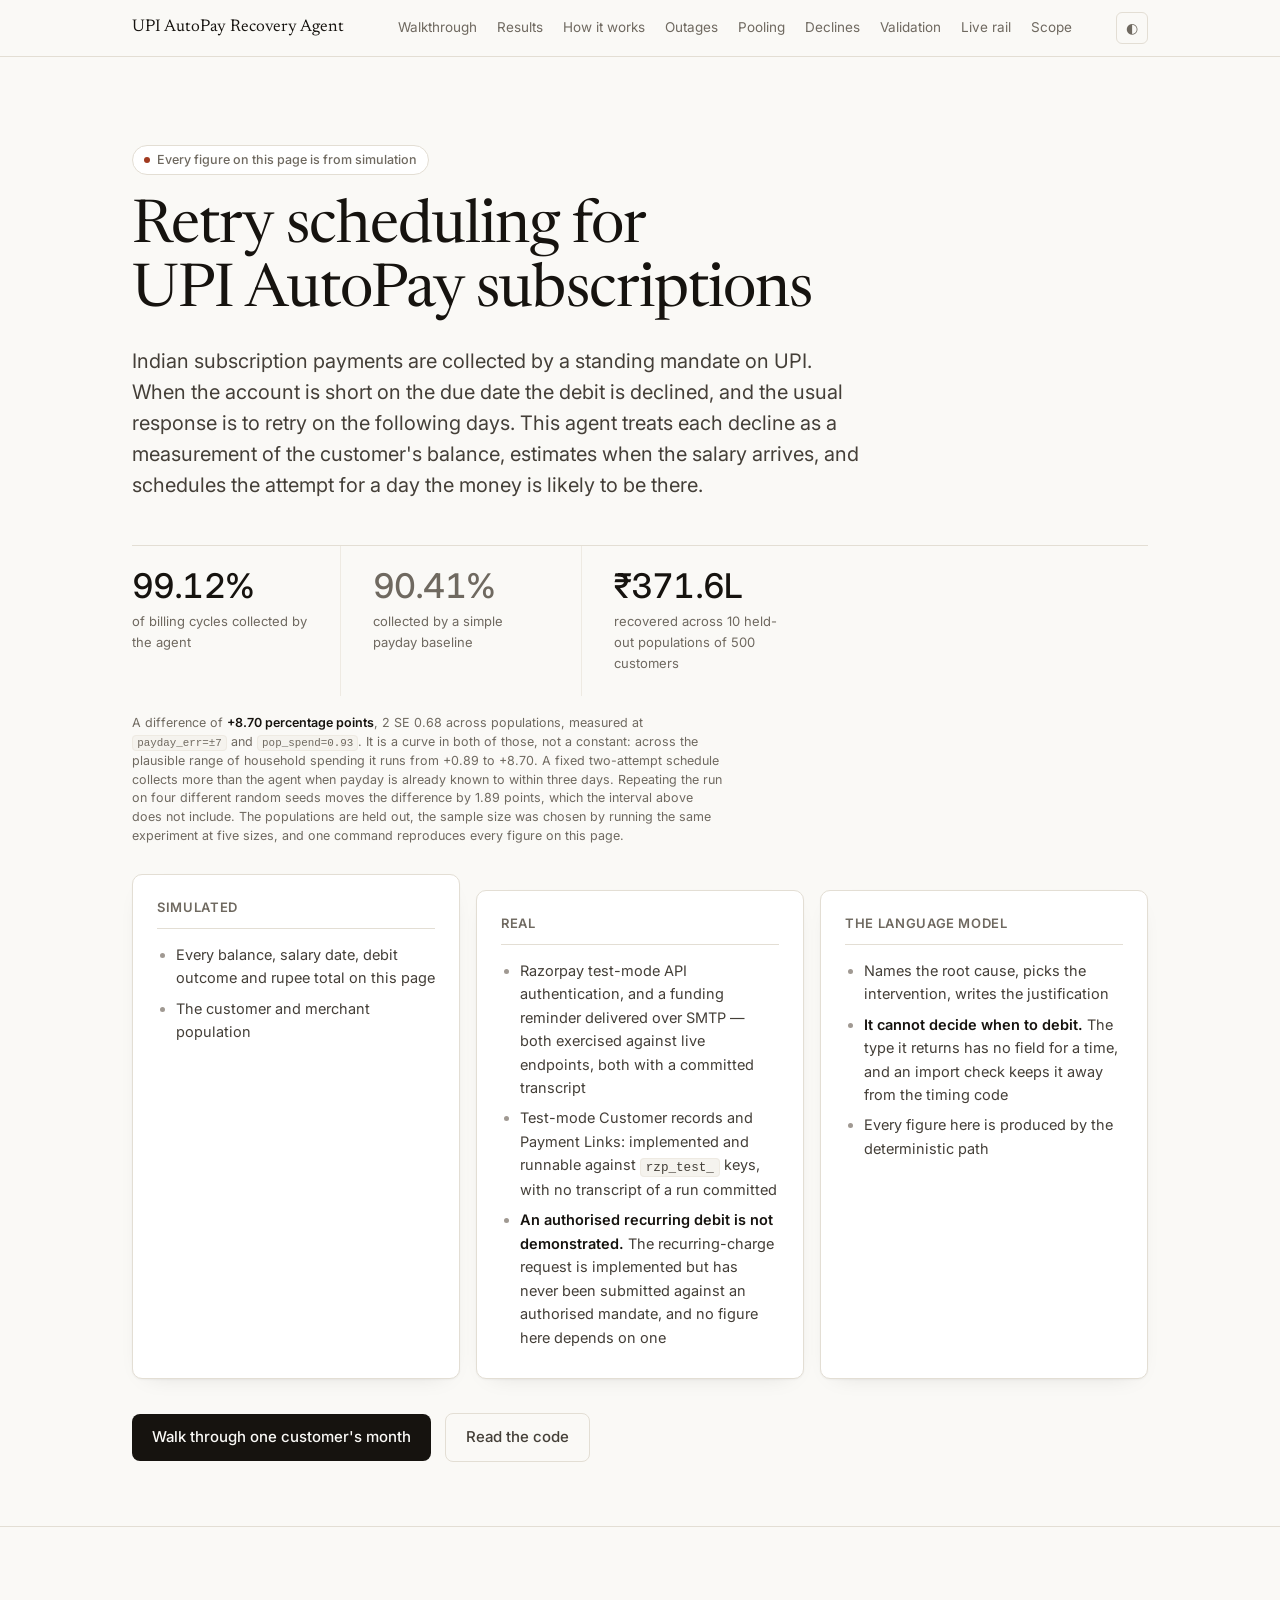
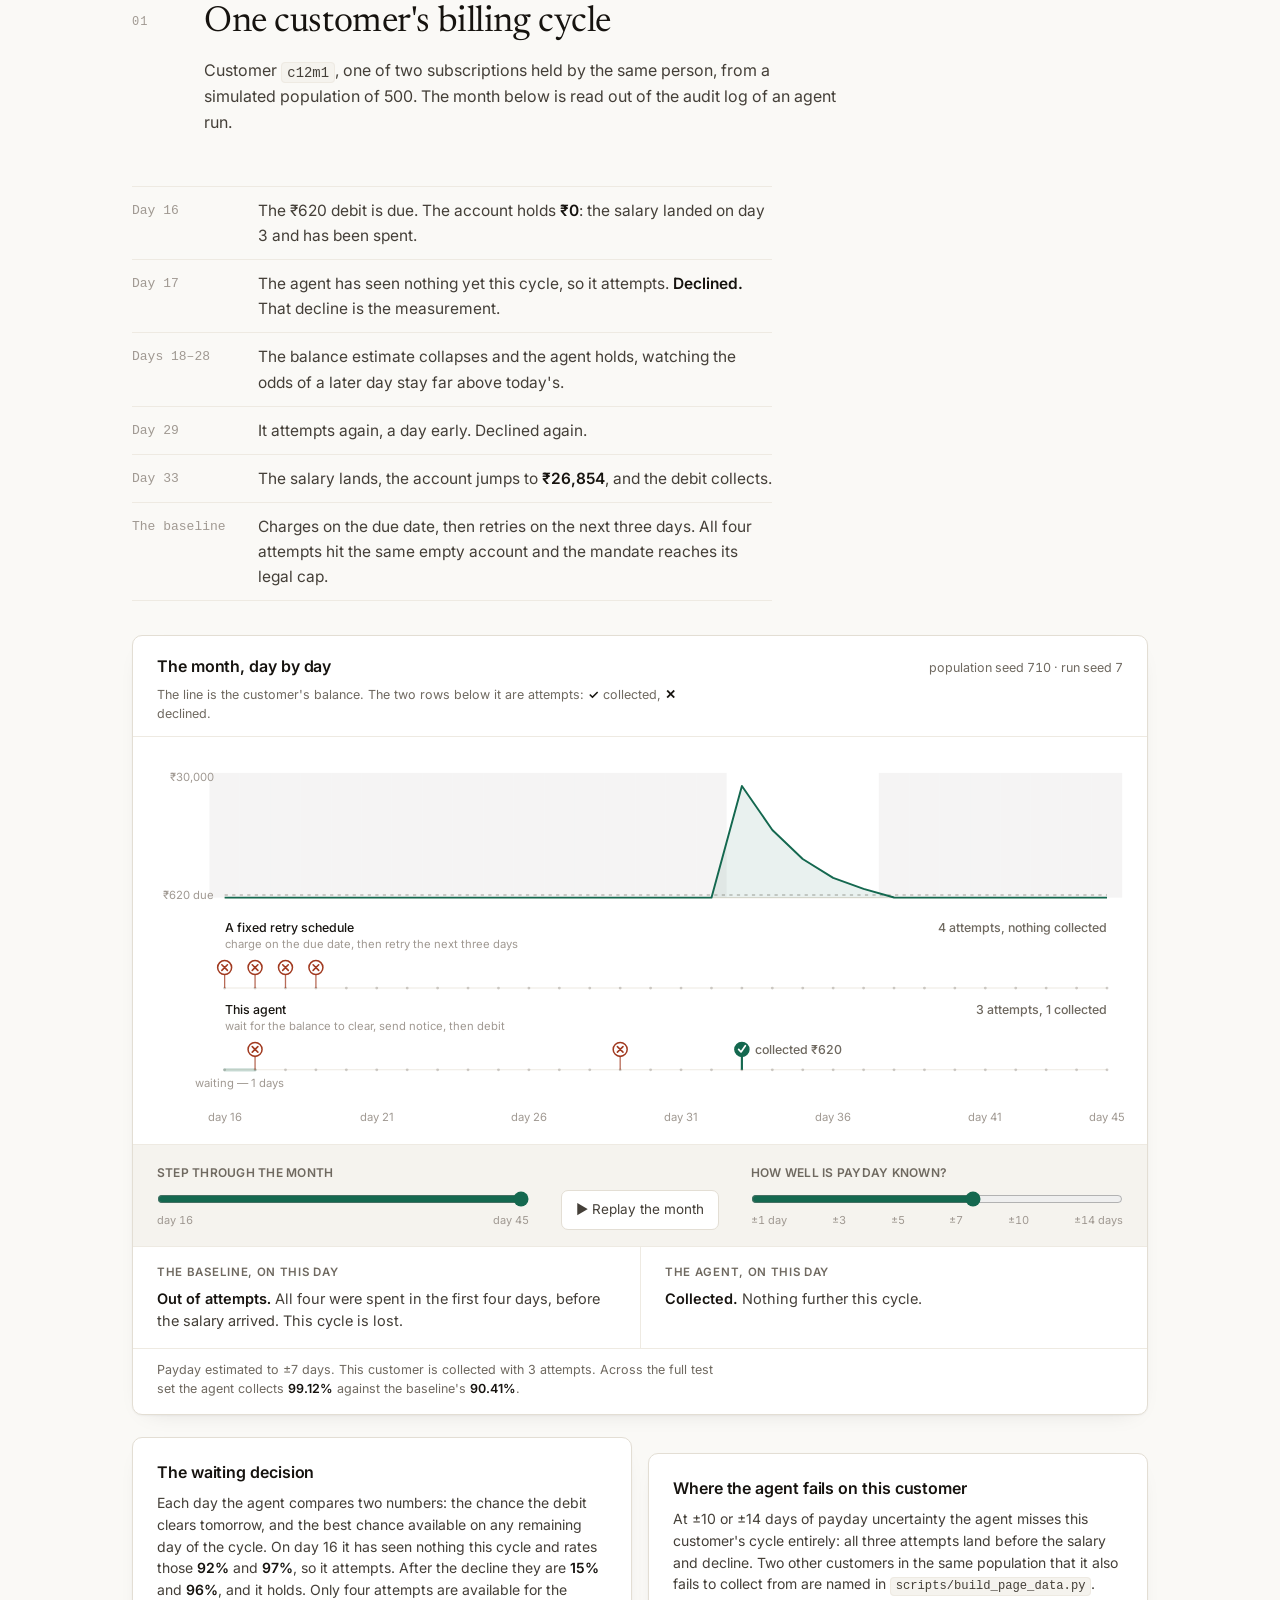
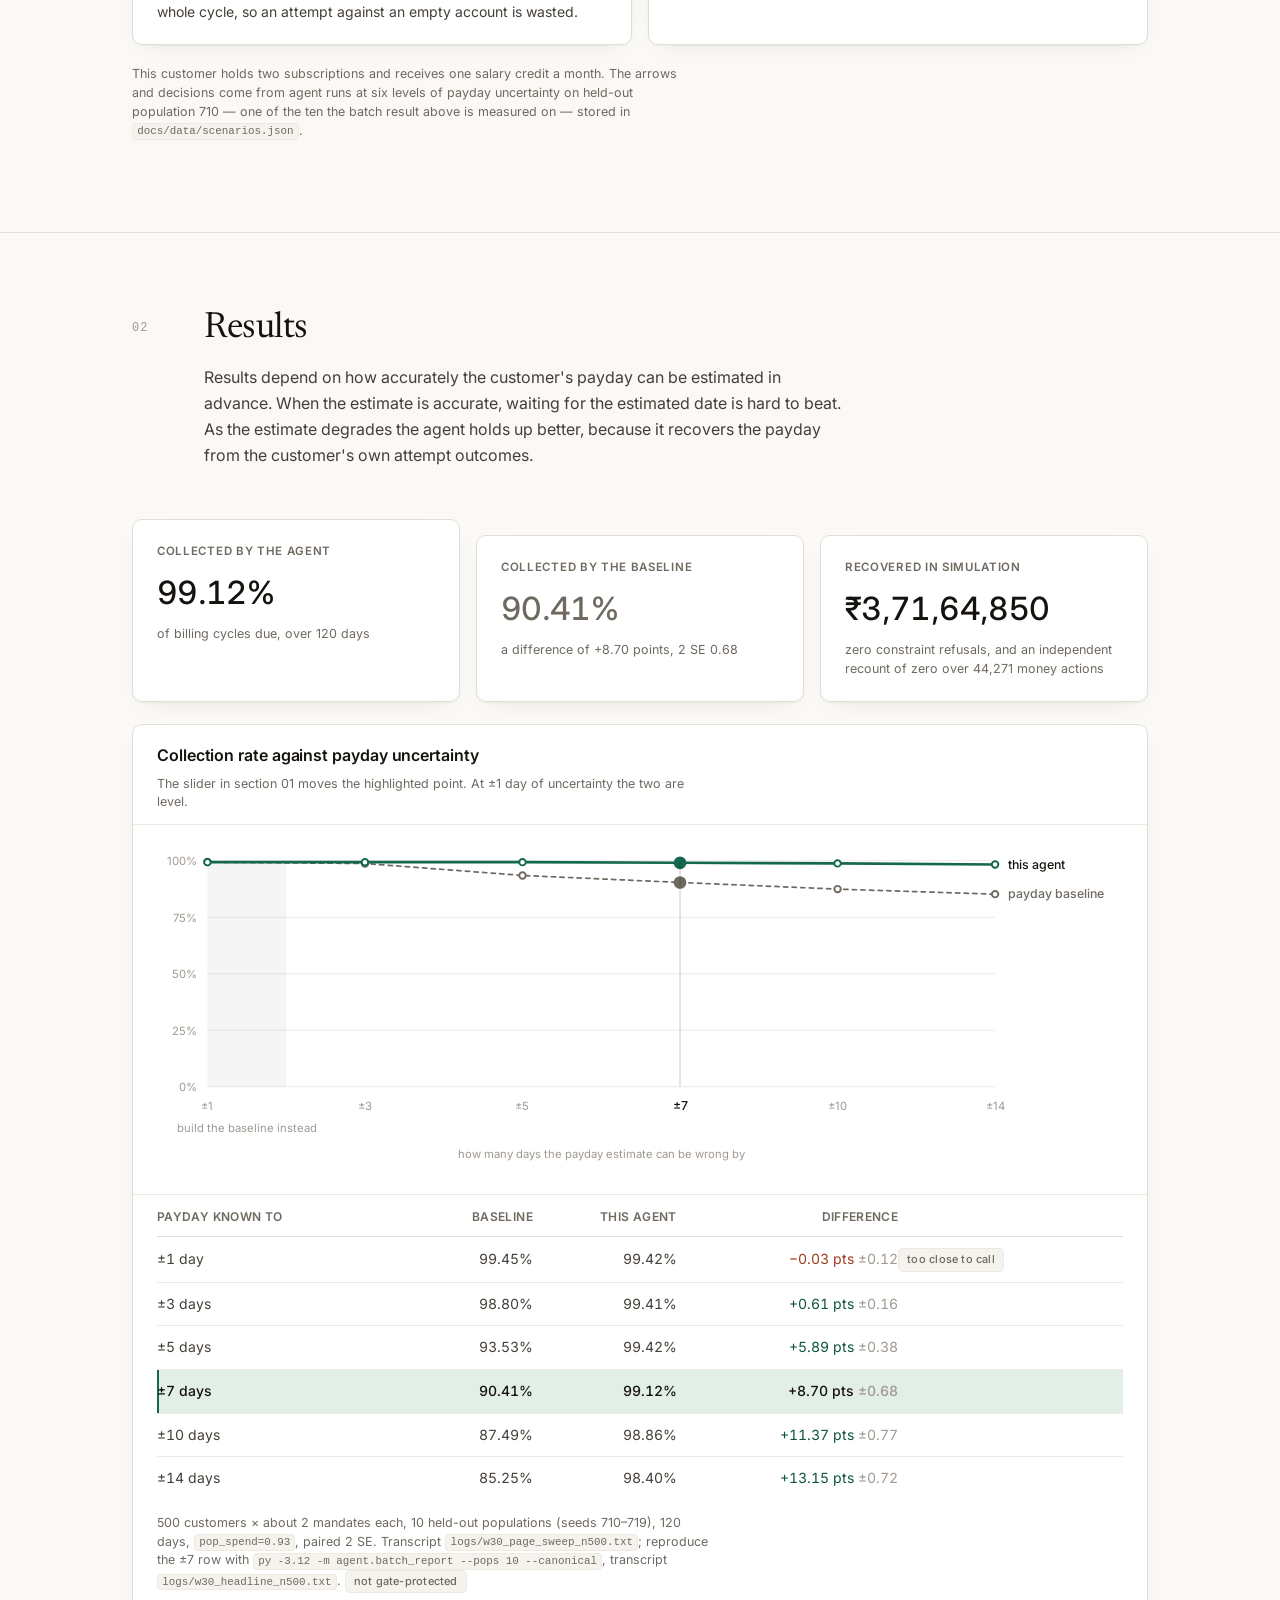
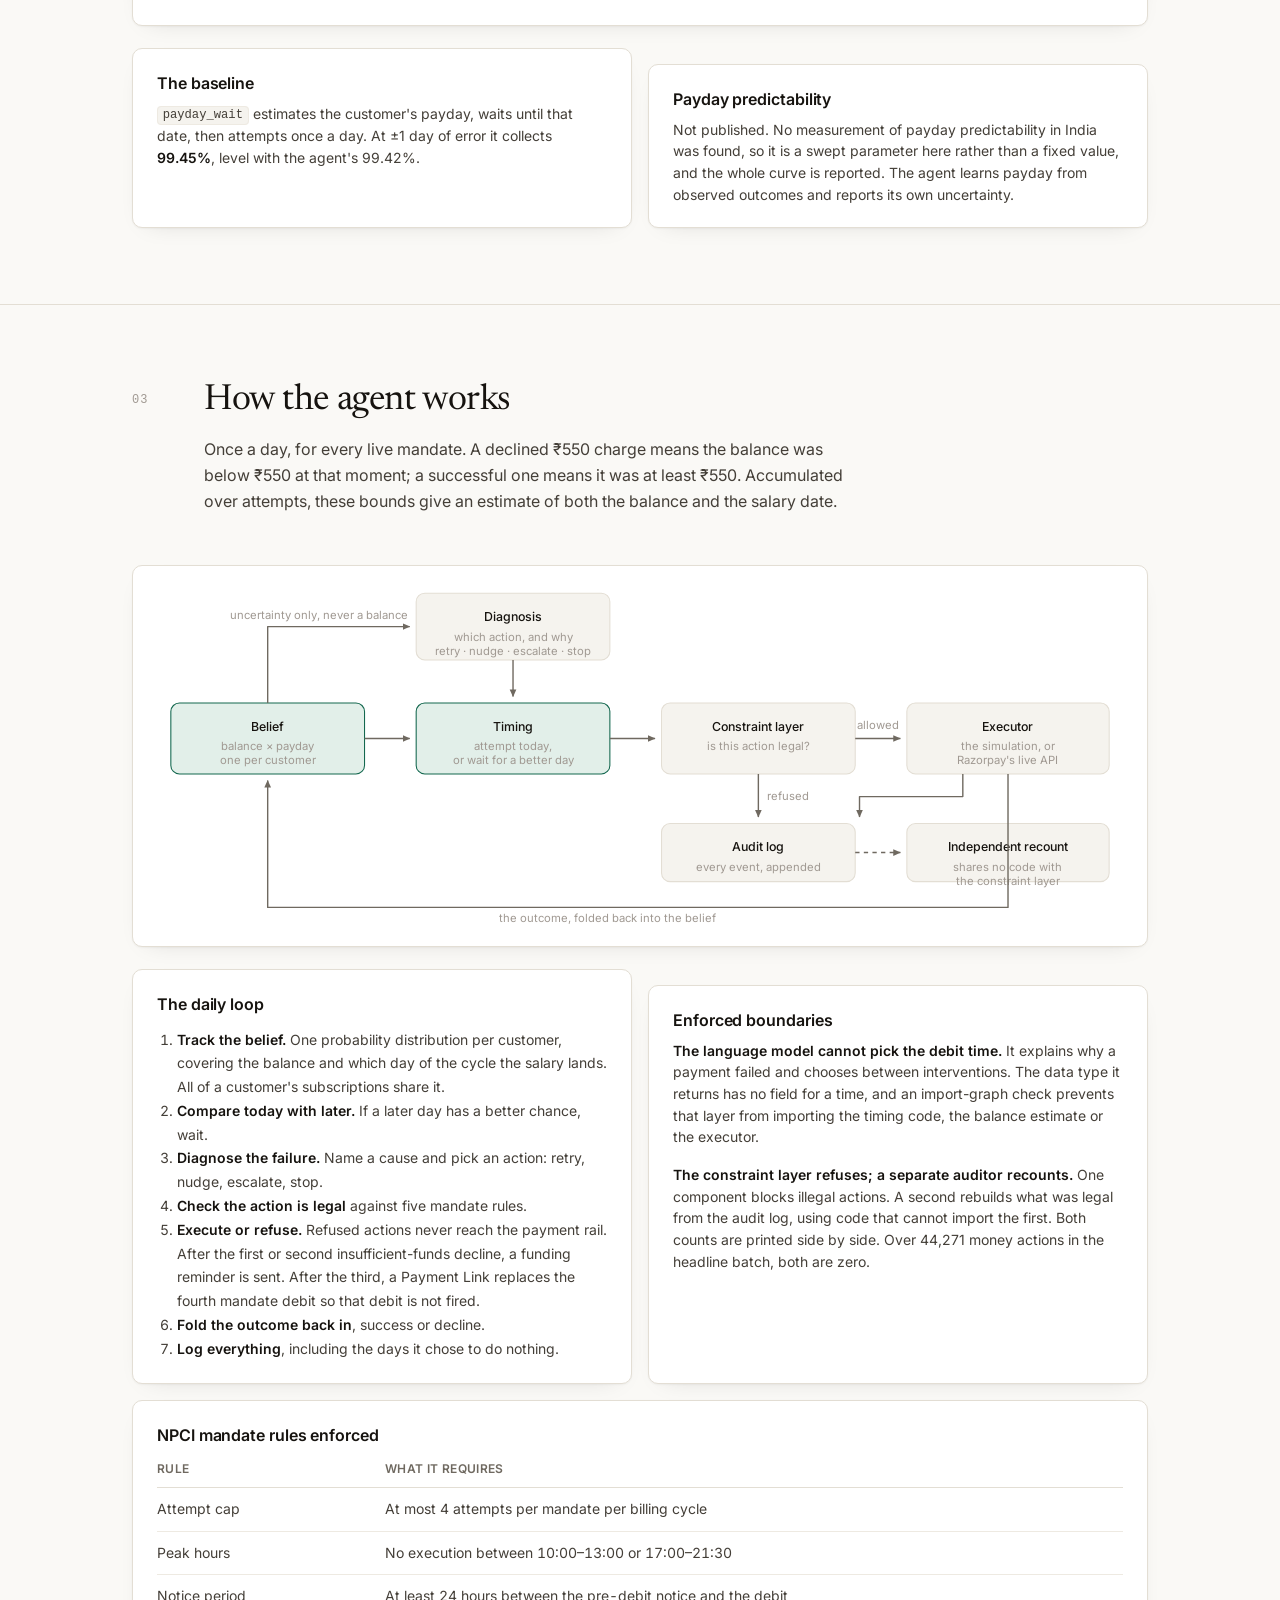
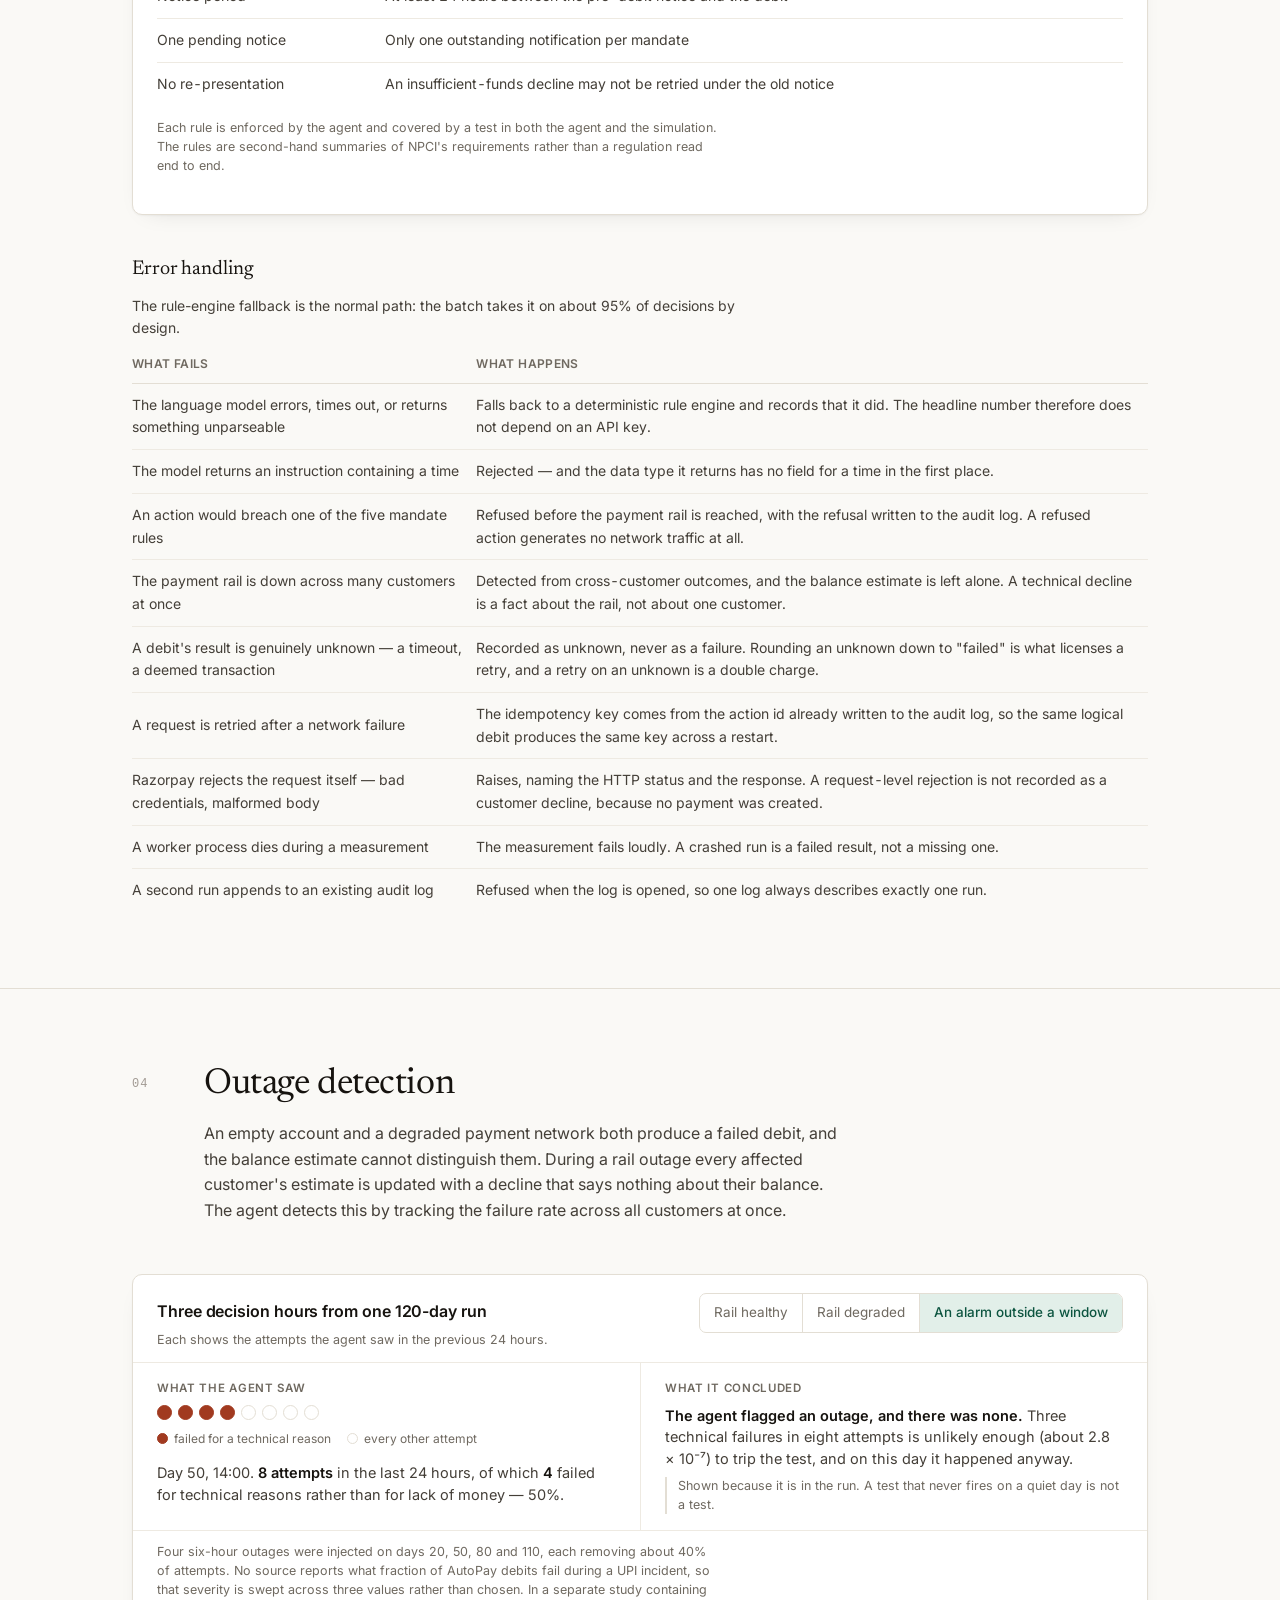
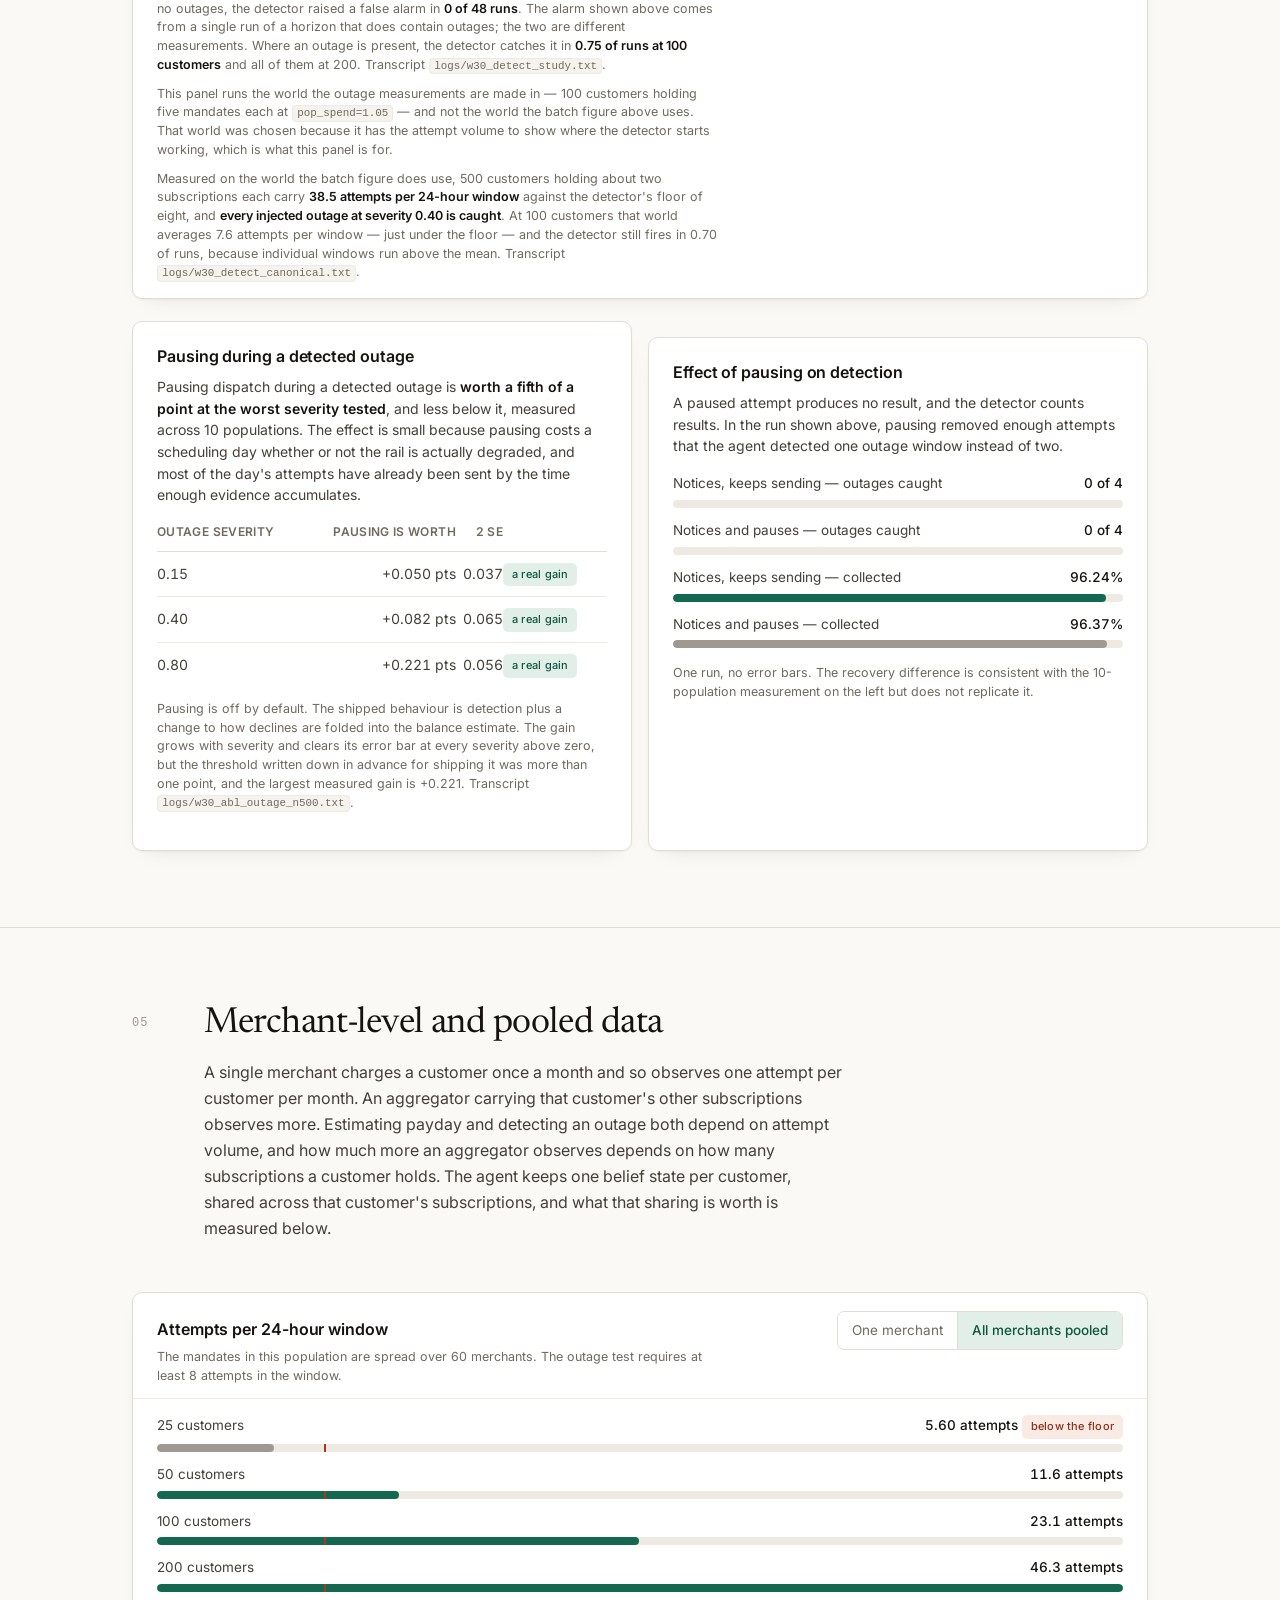
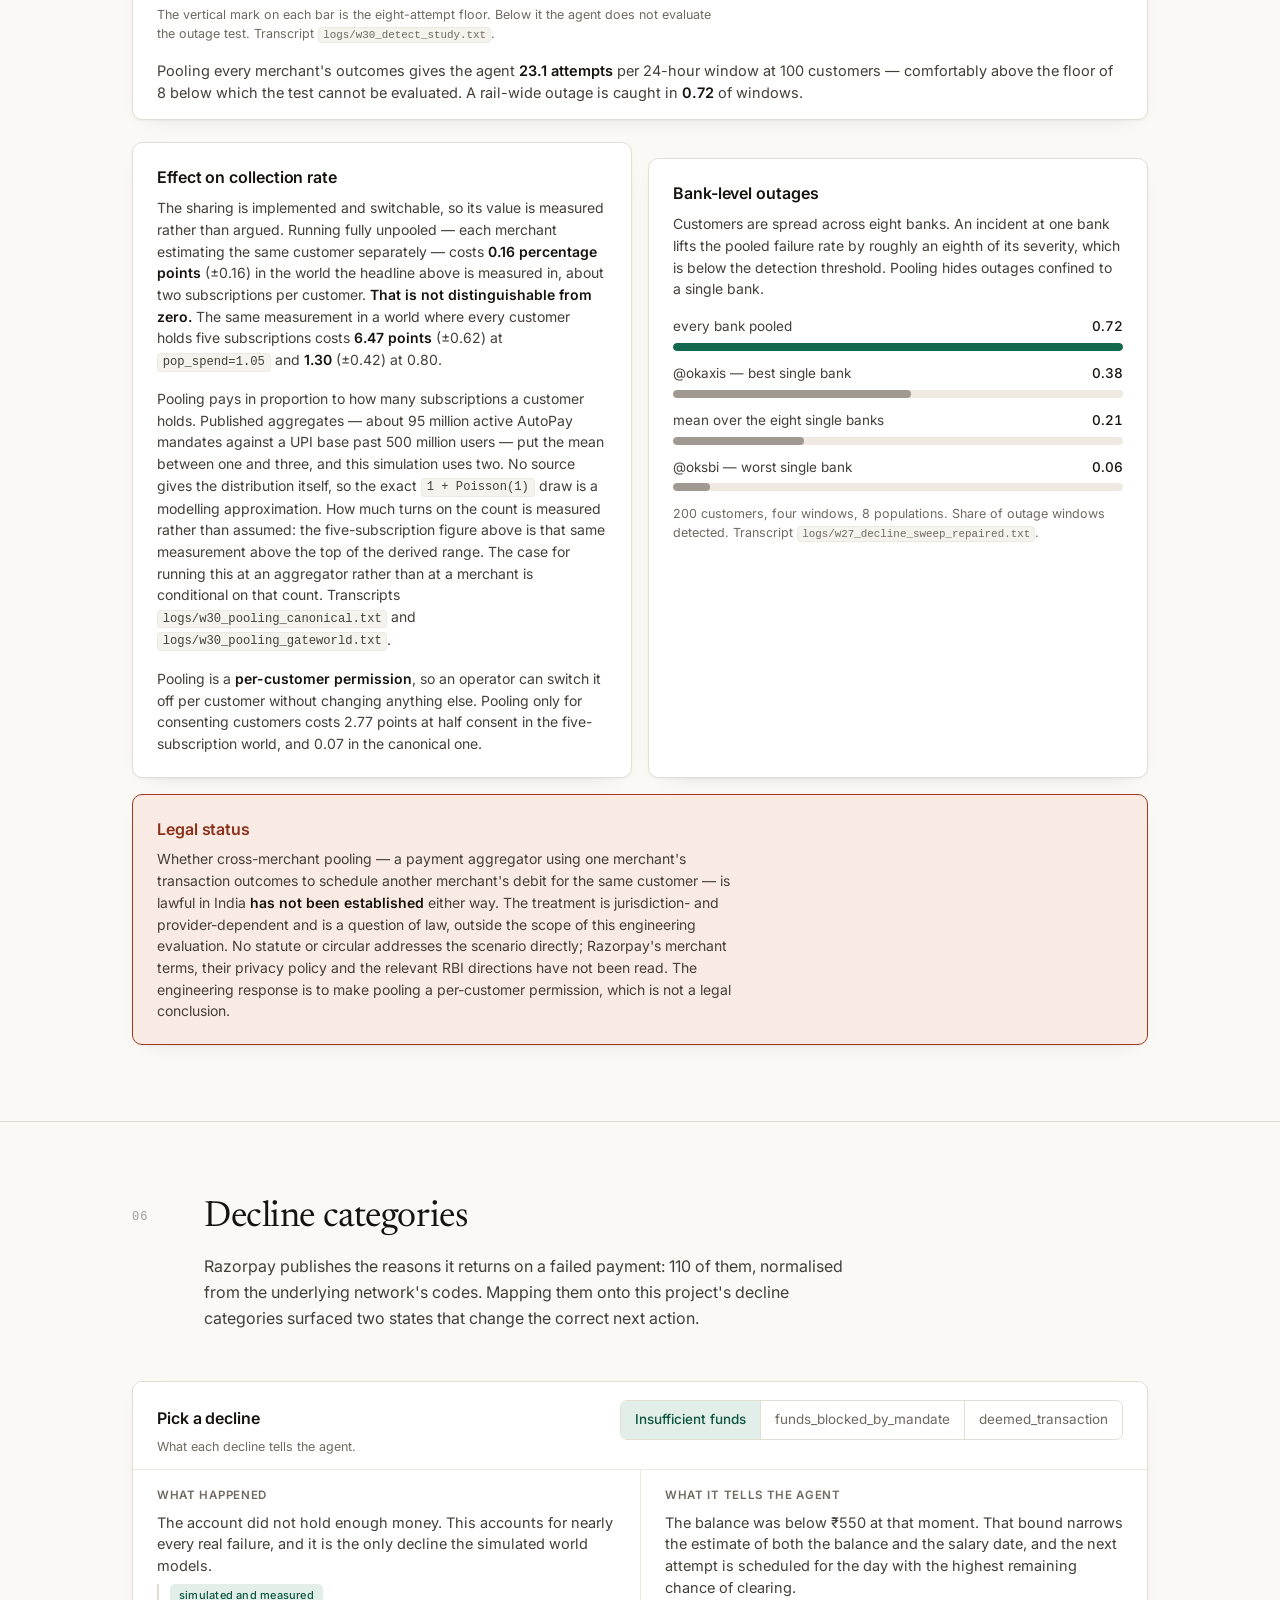
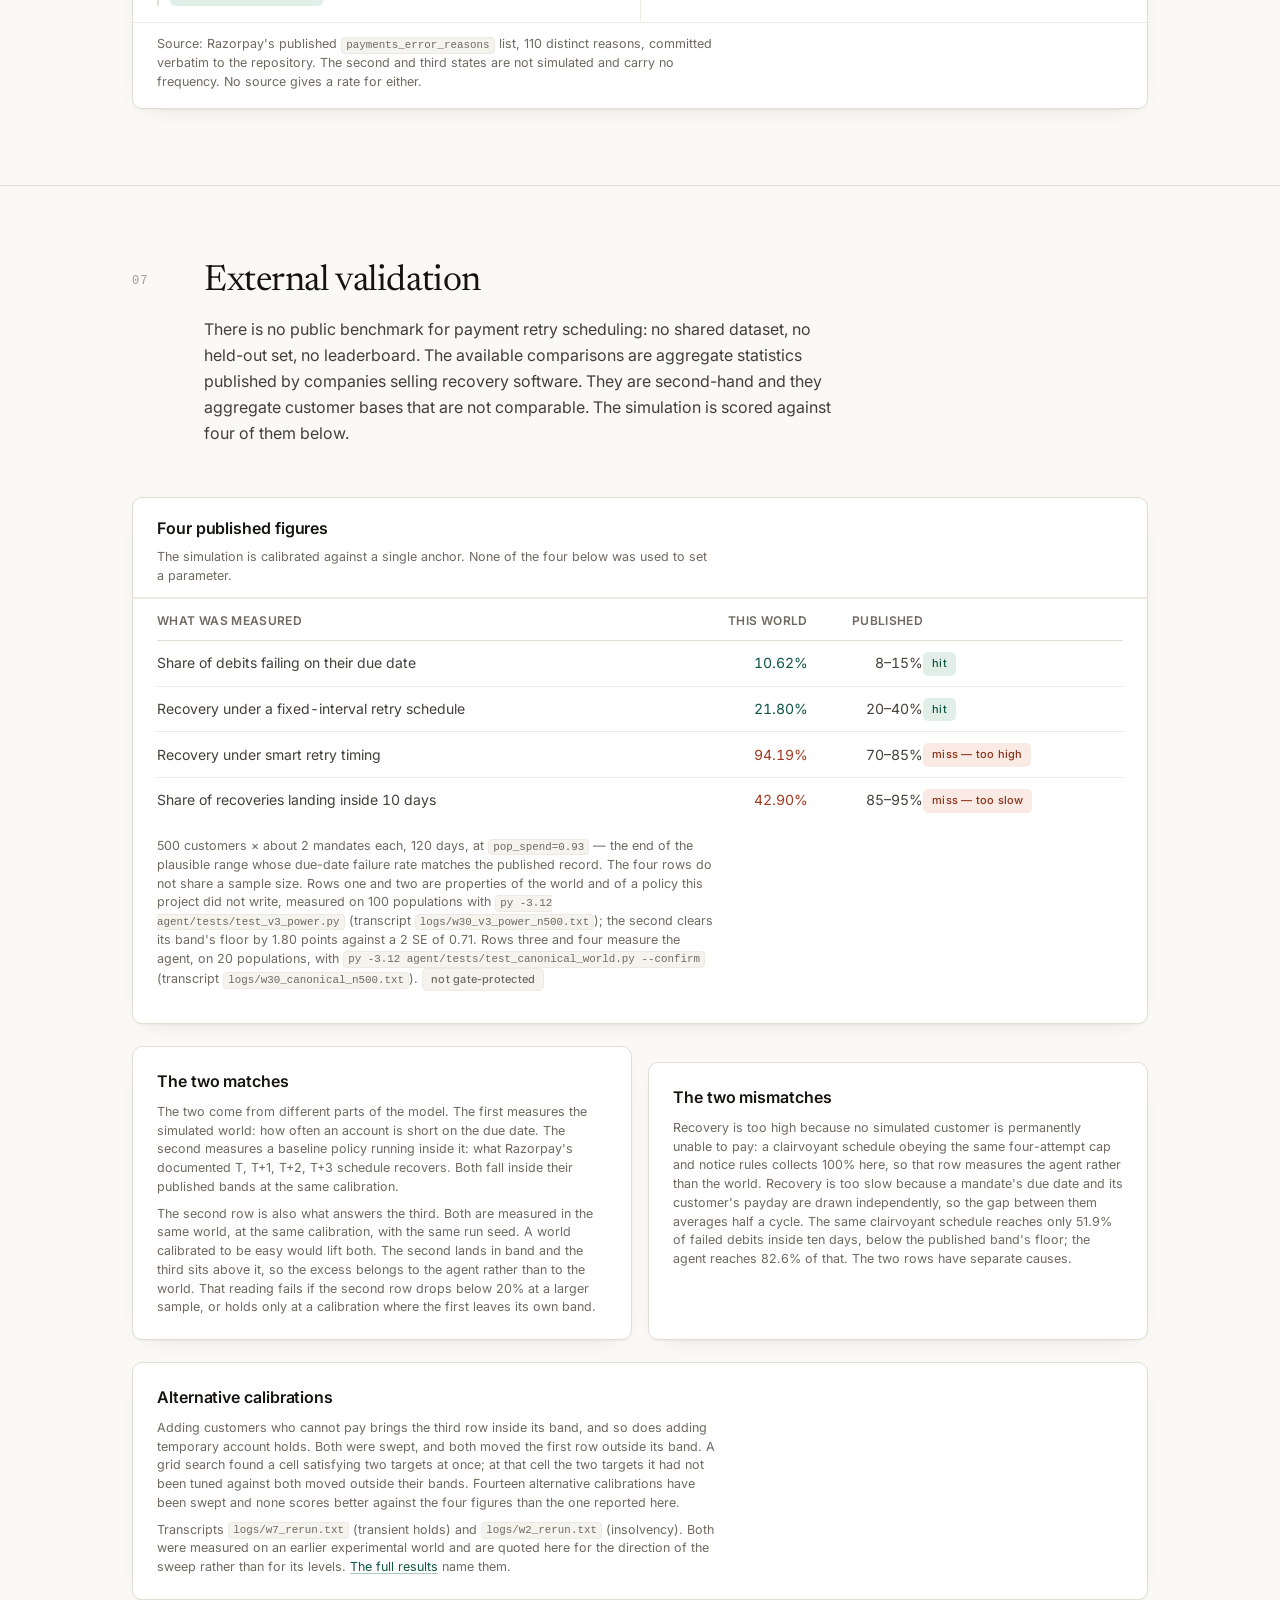
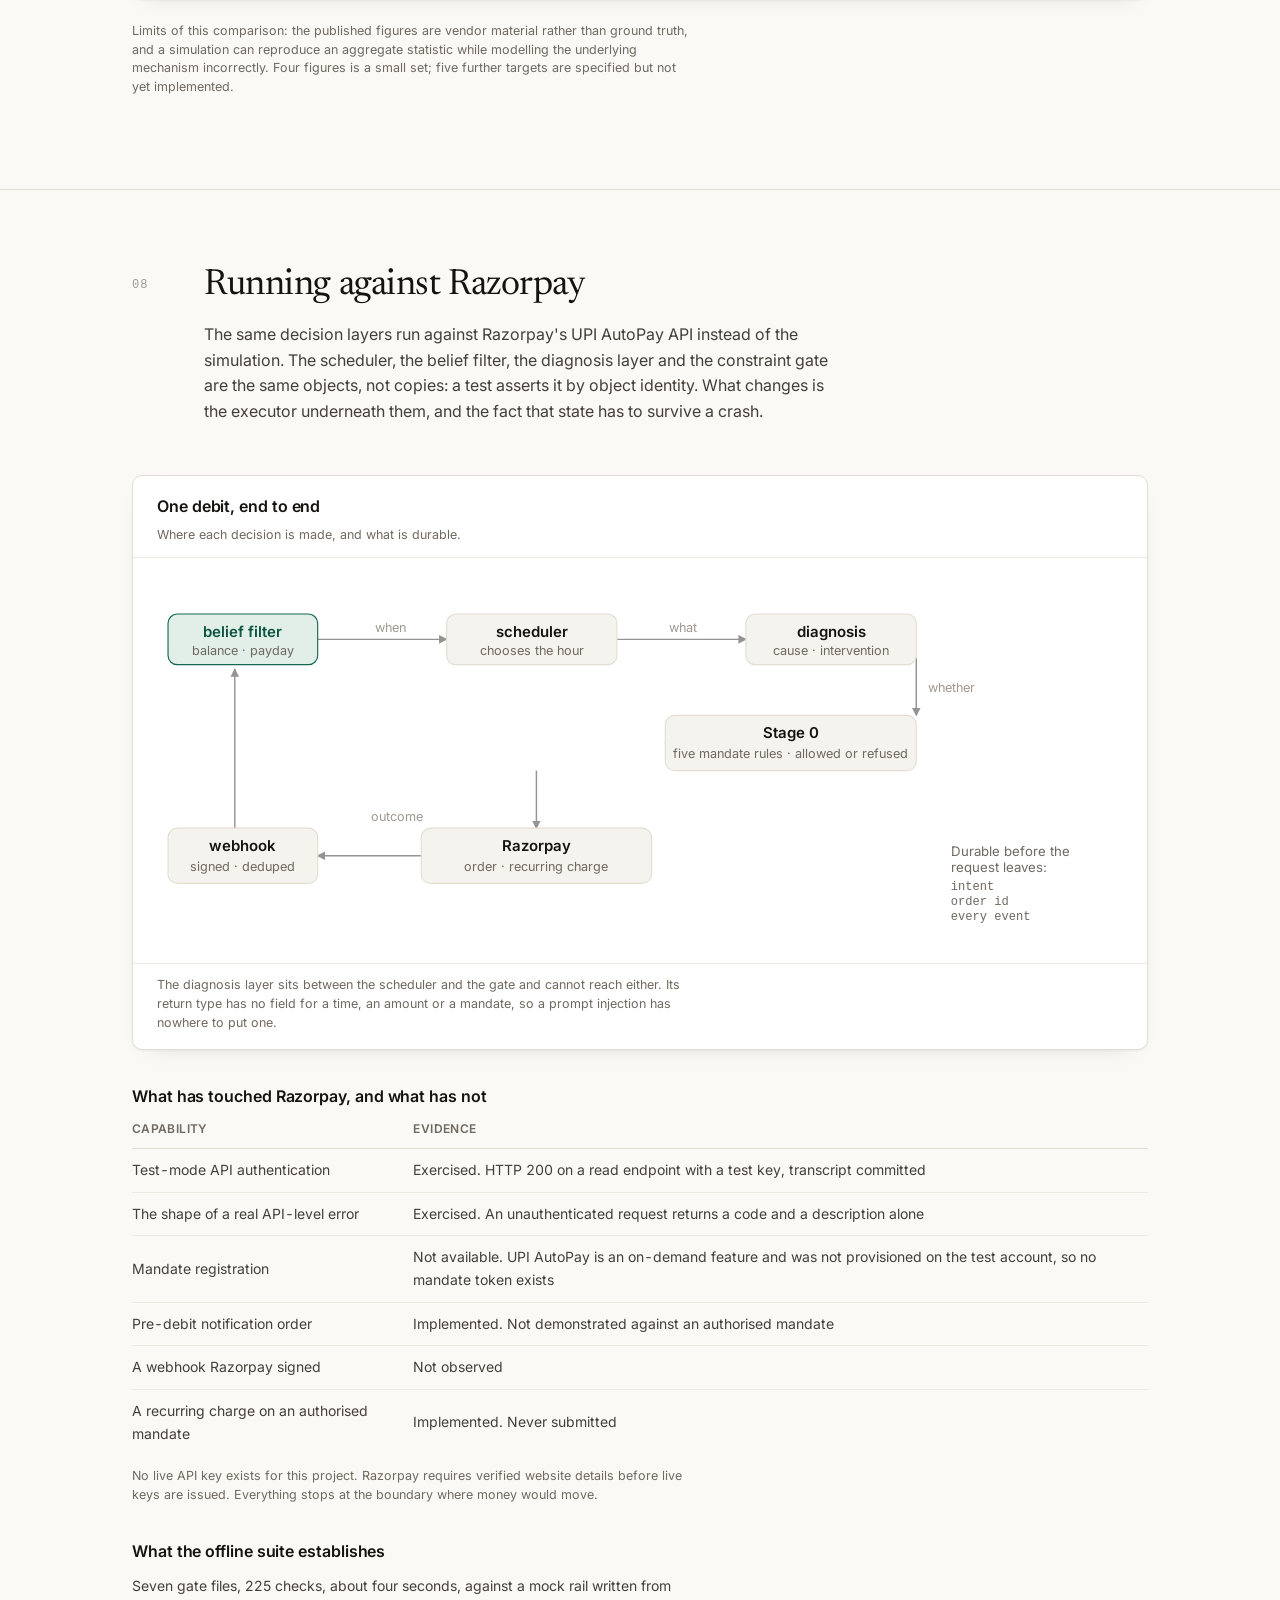
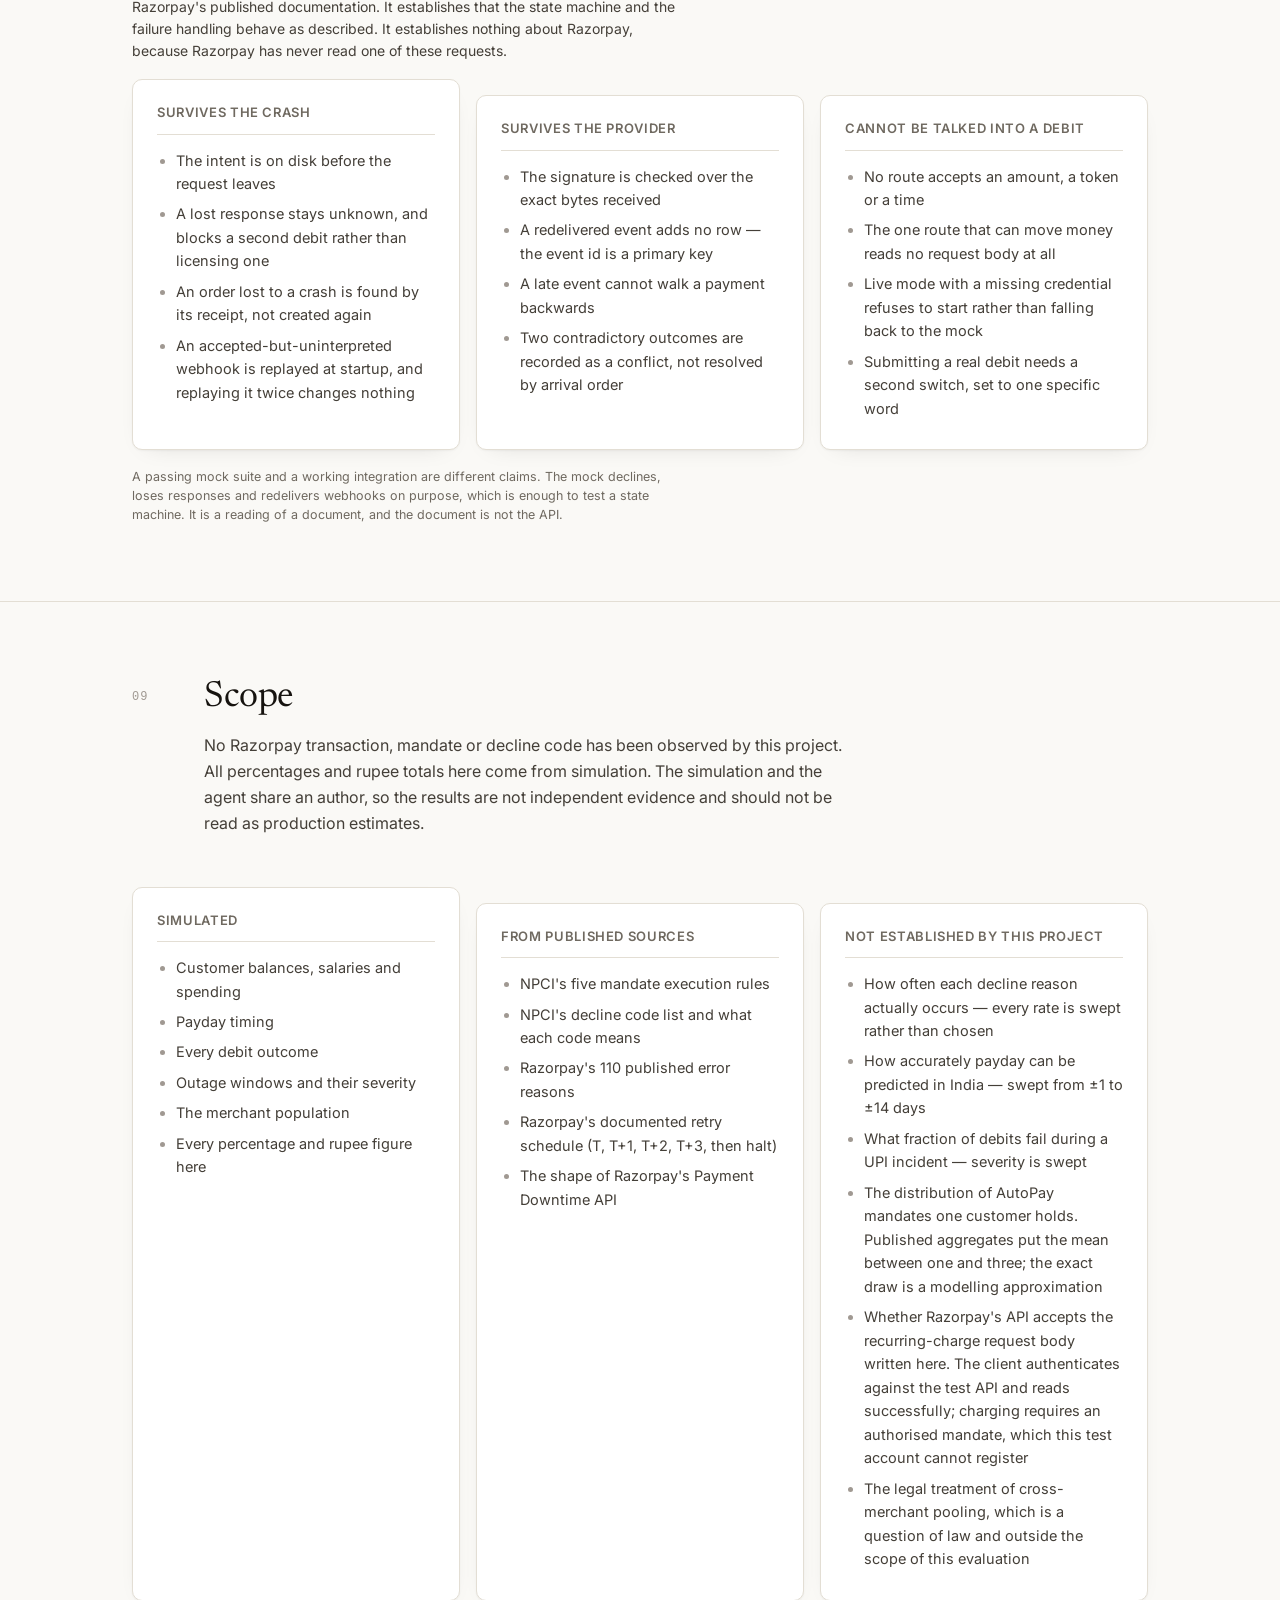
==== commit 083375ba: "Add production-grade Razorpay integration Live integration architecture added. `live/` holds durable" ====
--- a/docs/index.html
+++ b/docs/index.html
@@ -1190,7 +1190,7 @@
     boundary where money would move.</p>
 
     <h3 style="margin:34px 0 10px">What the offline suite establishes</h3>
-    <p class="small" style="max-width:62ch">Seven gate files, 218 checks, about four seconds,
+    <p class="small" style="max-width:62ch">Seven gate files, 225 checks, about four seconds,
     against a mock rail written from Razorpay's published documentation. It establishes that the
     state machine and the failure handling behave as described. It establishes nothing about
     Razorpay, because Razorpay has never read one of these requests.</p>
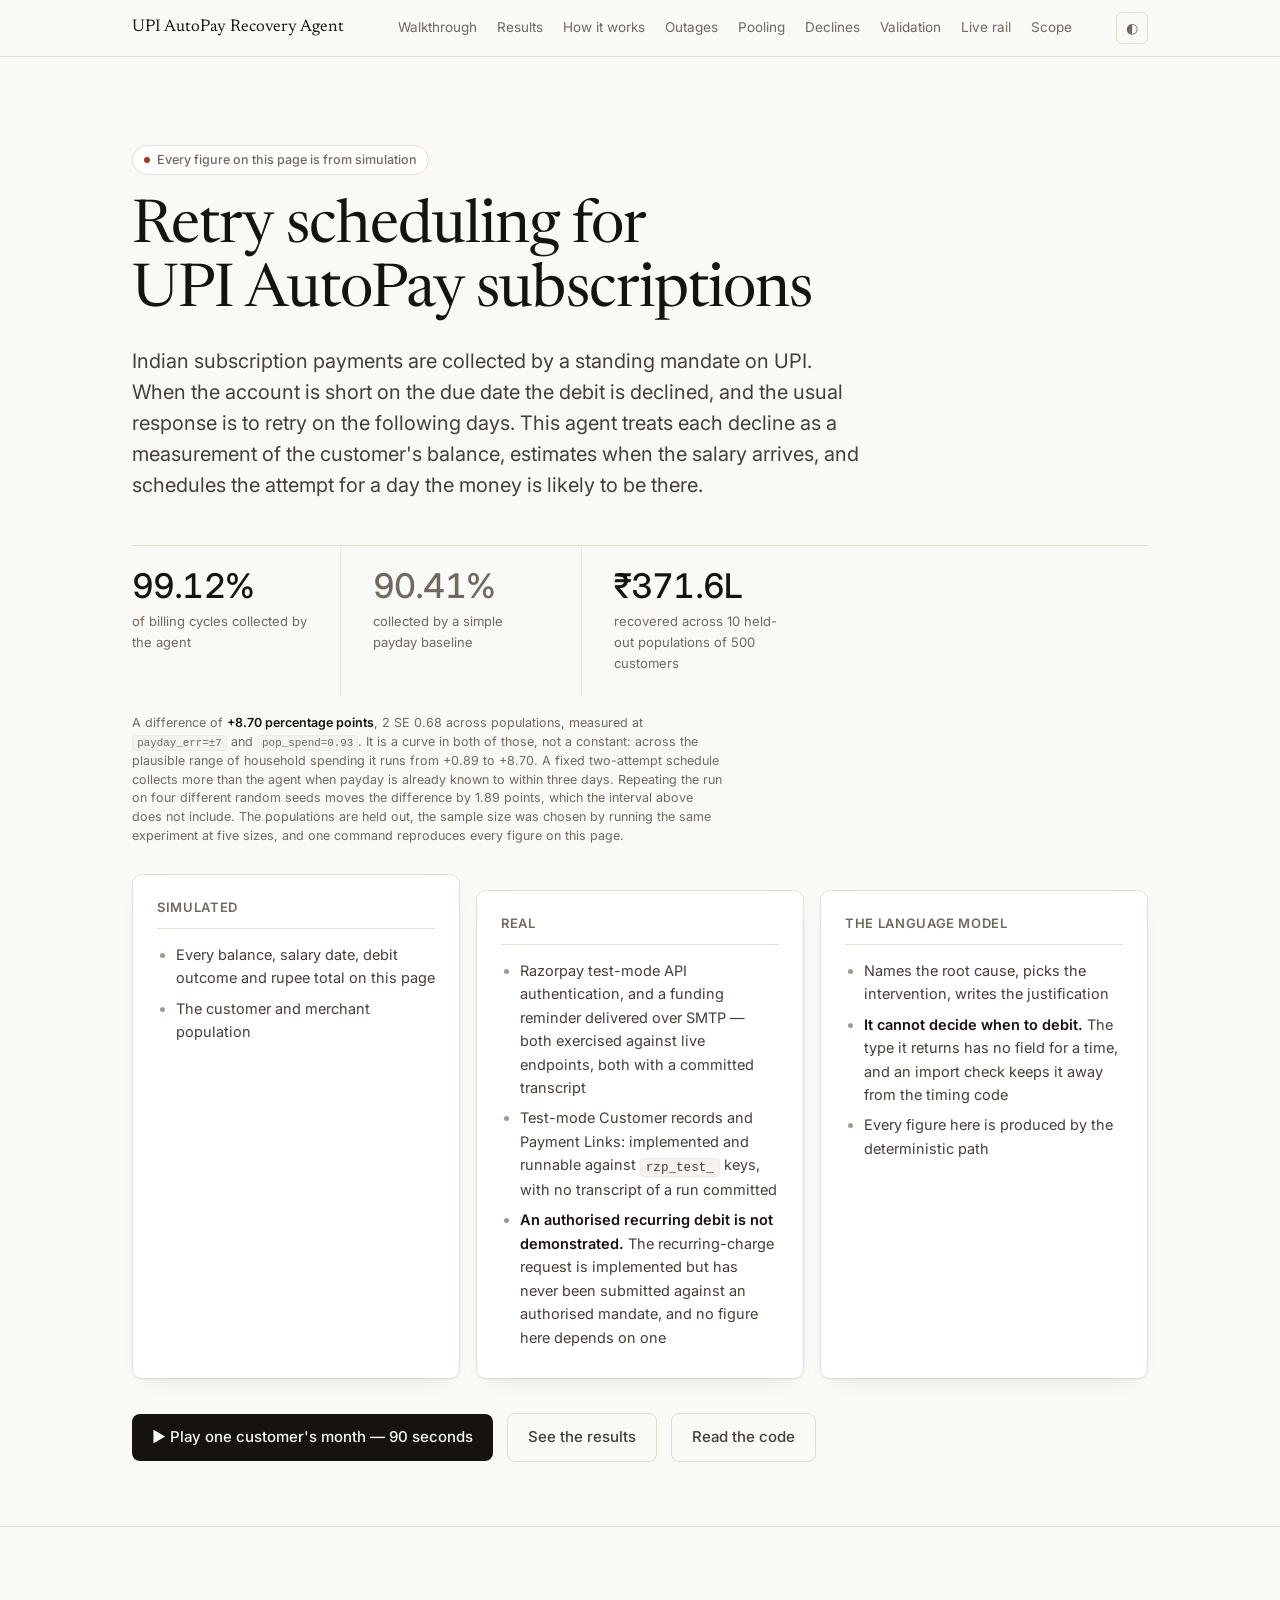
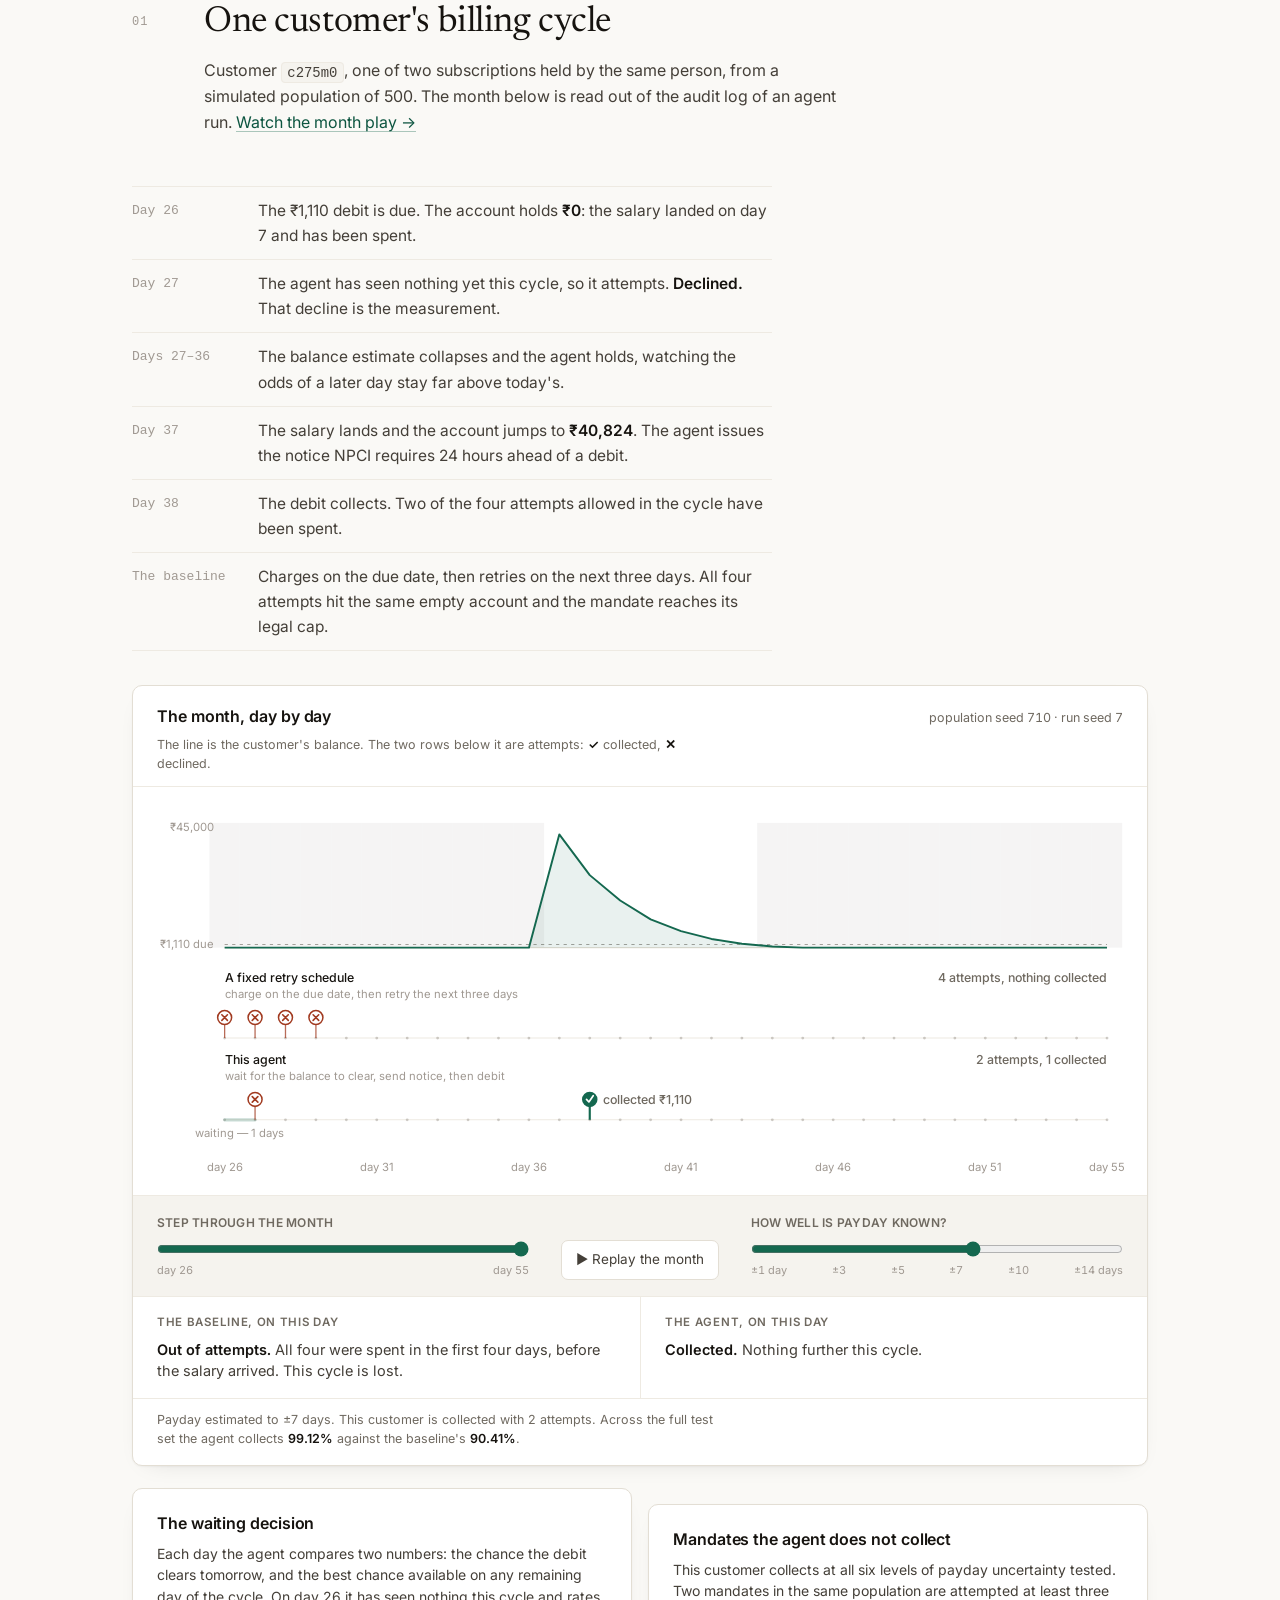
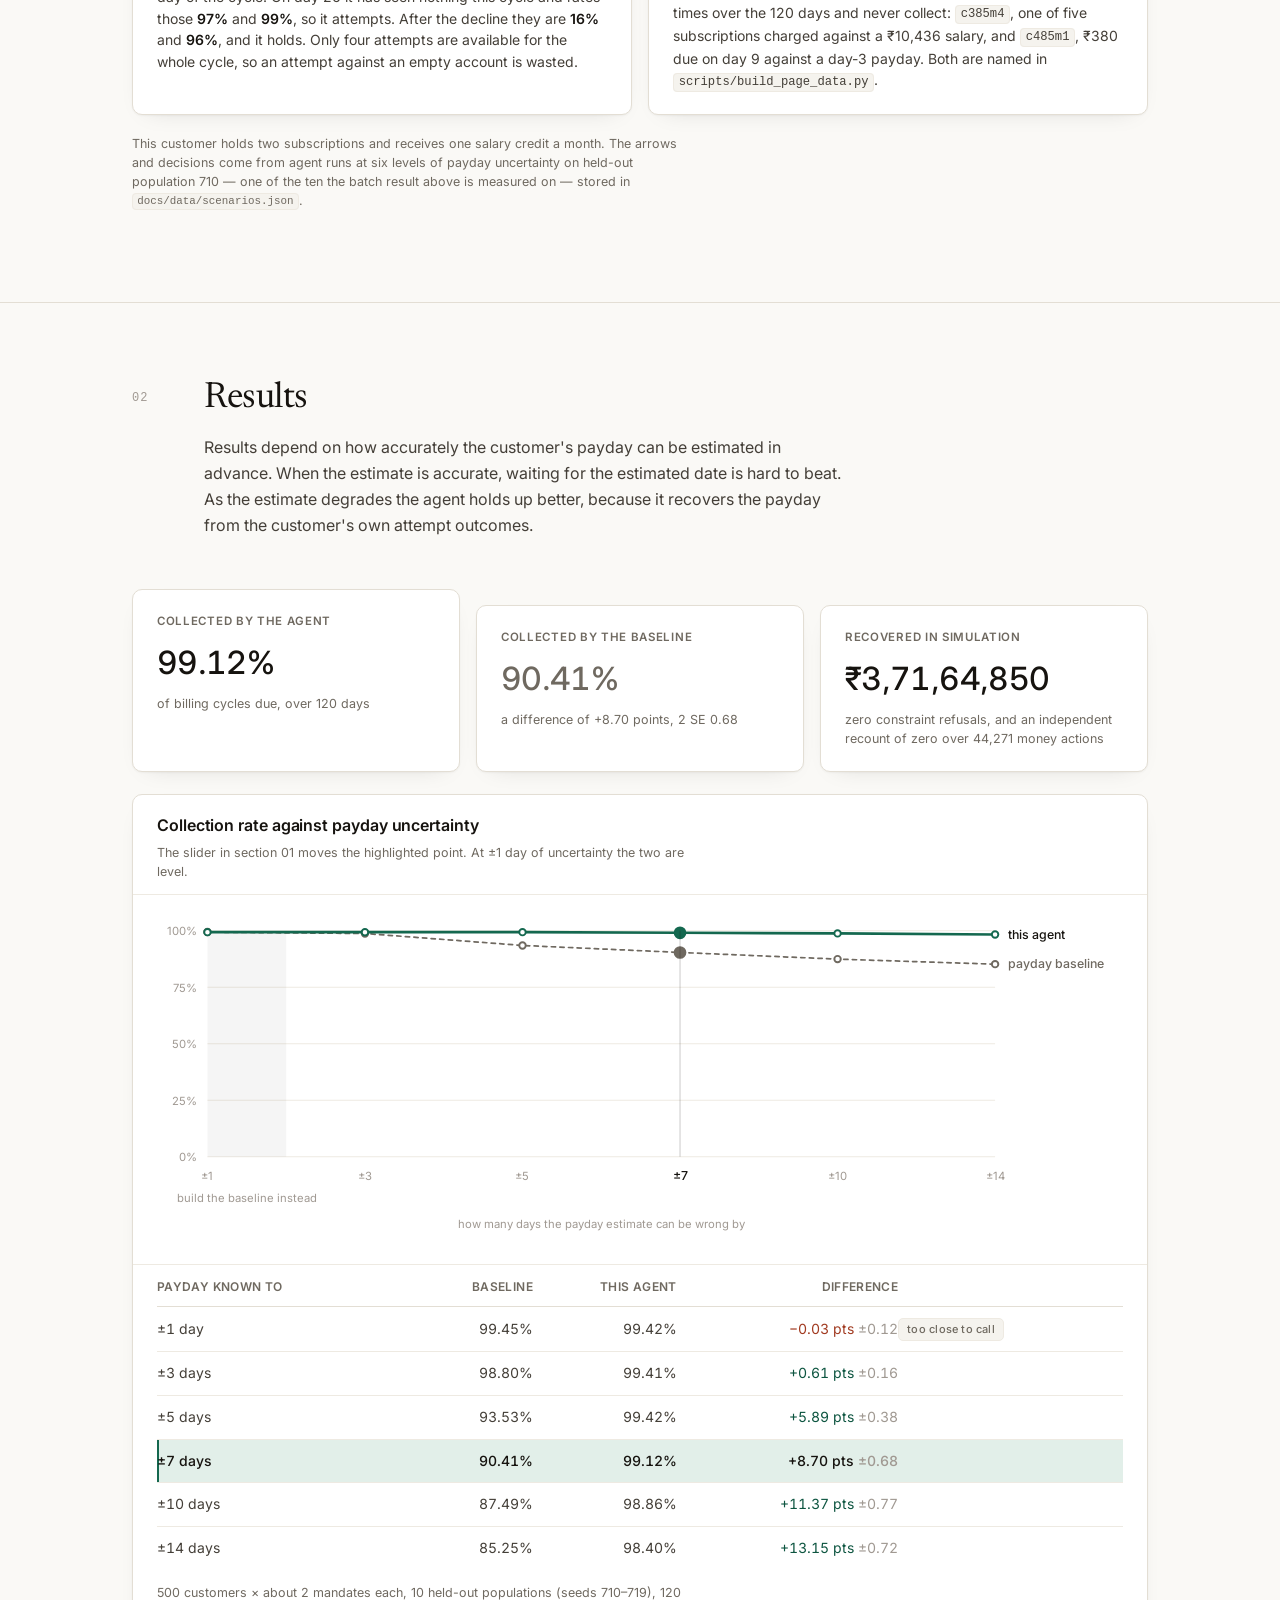
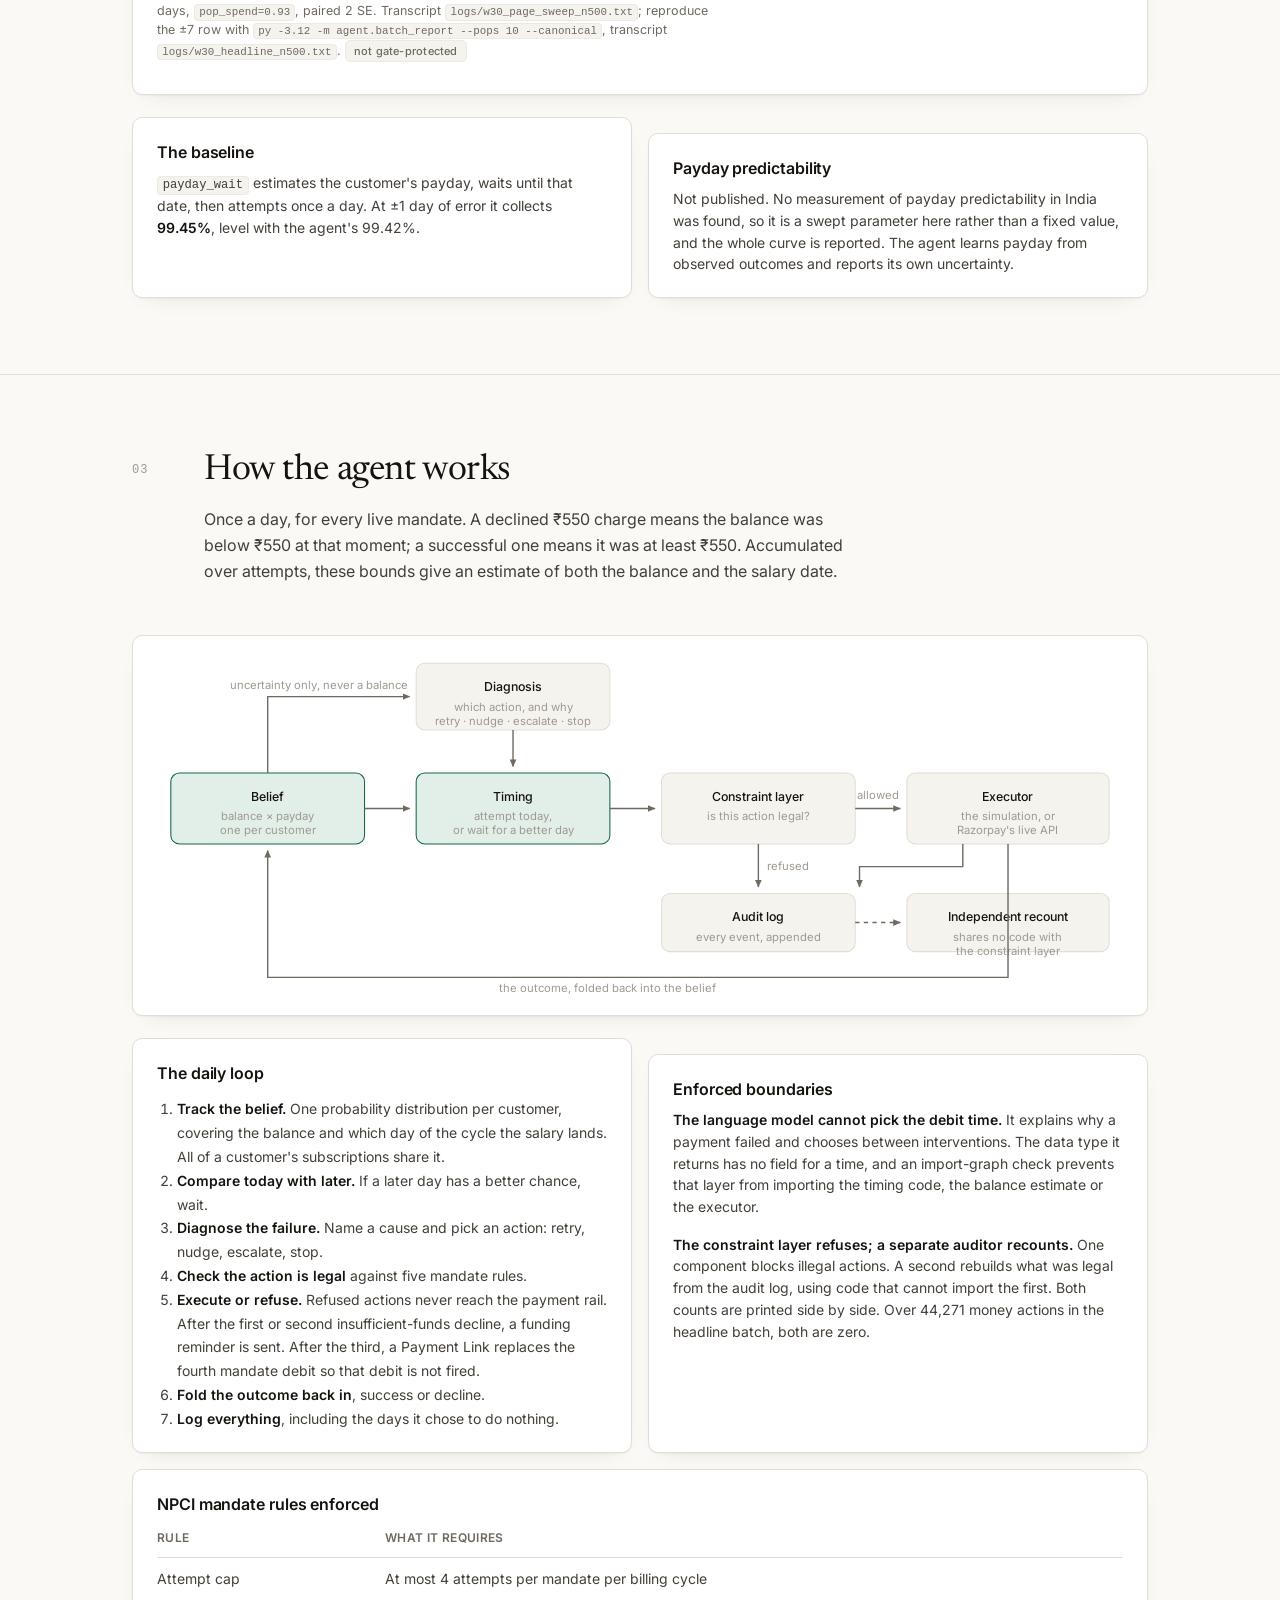
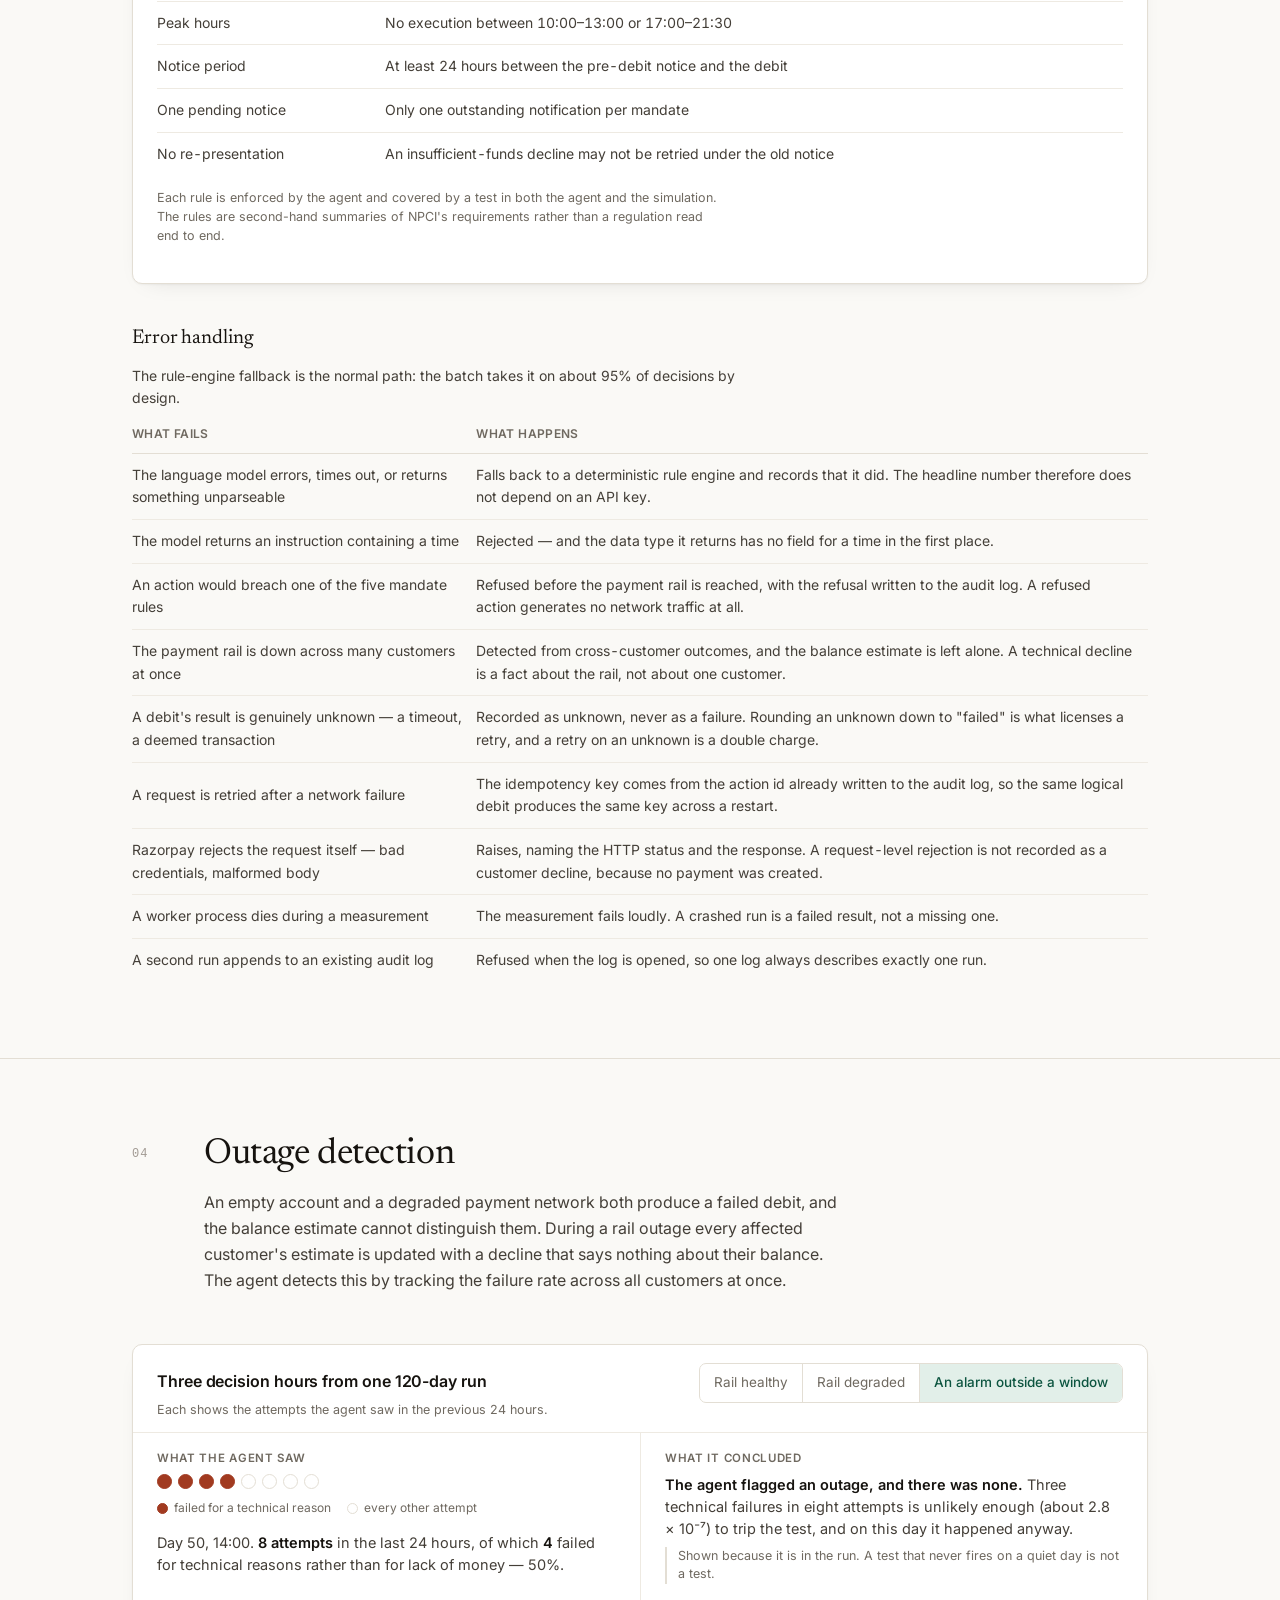
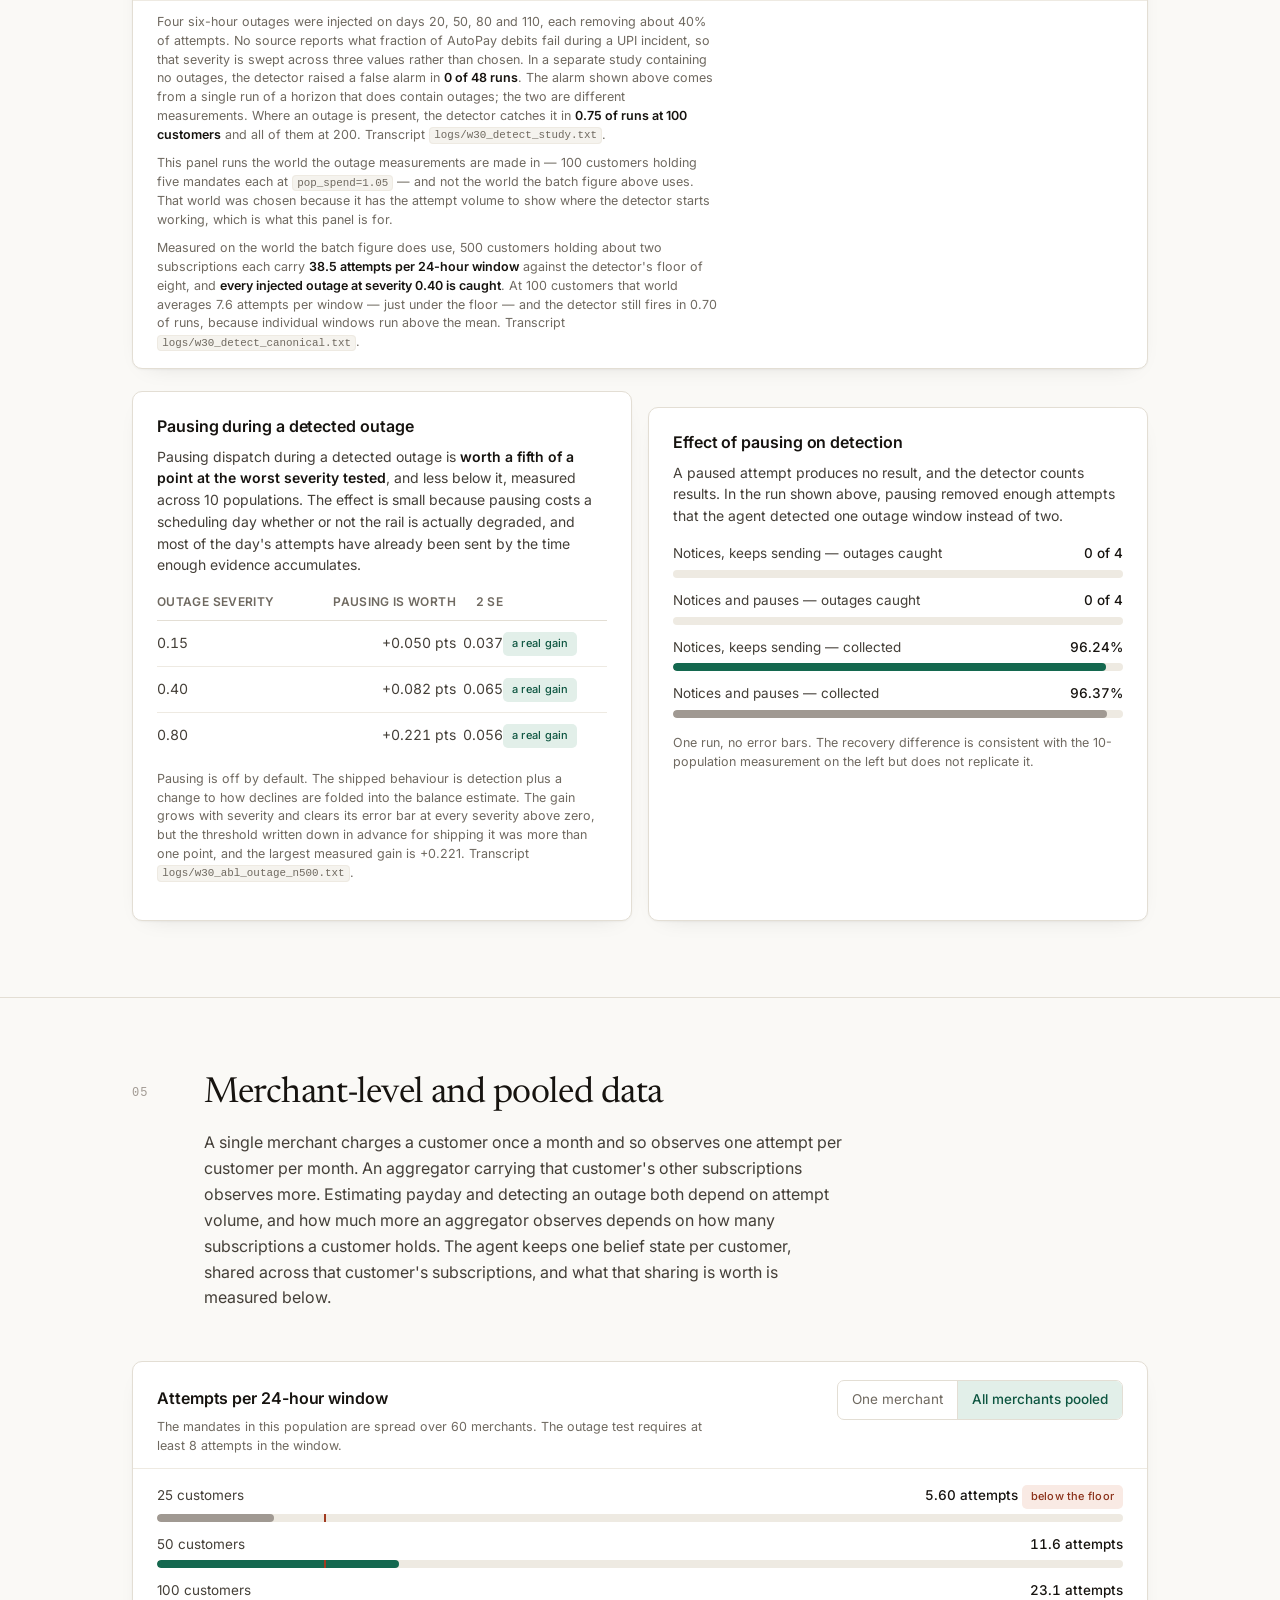
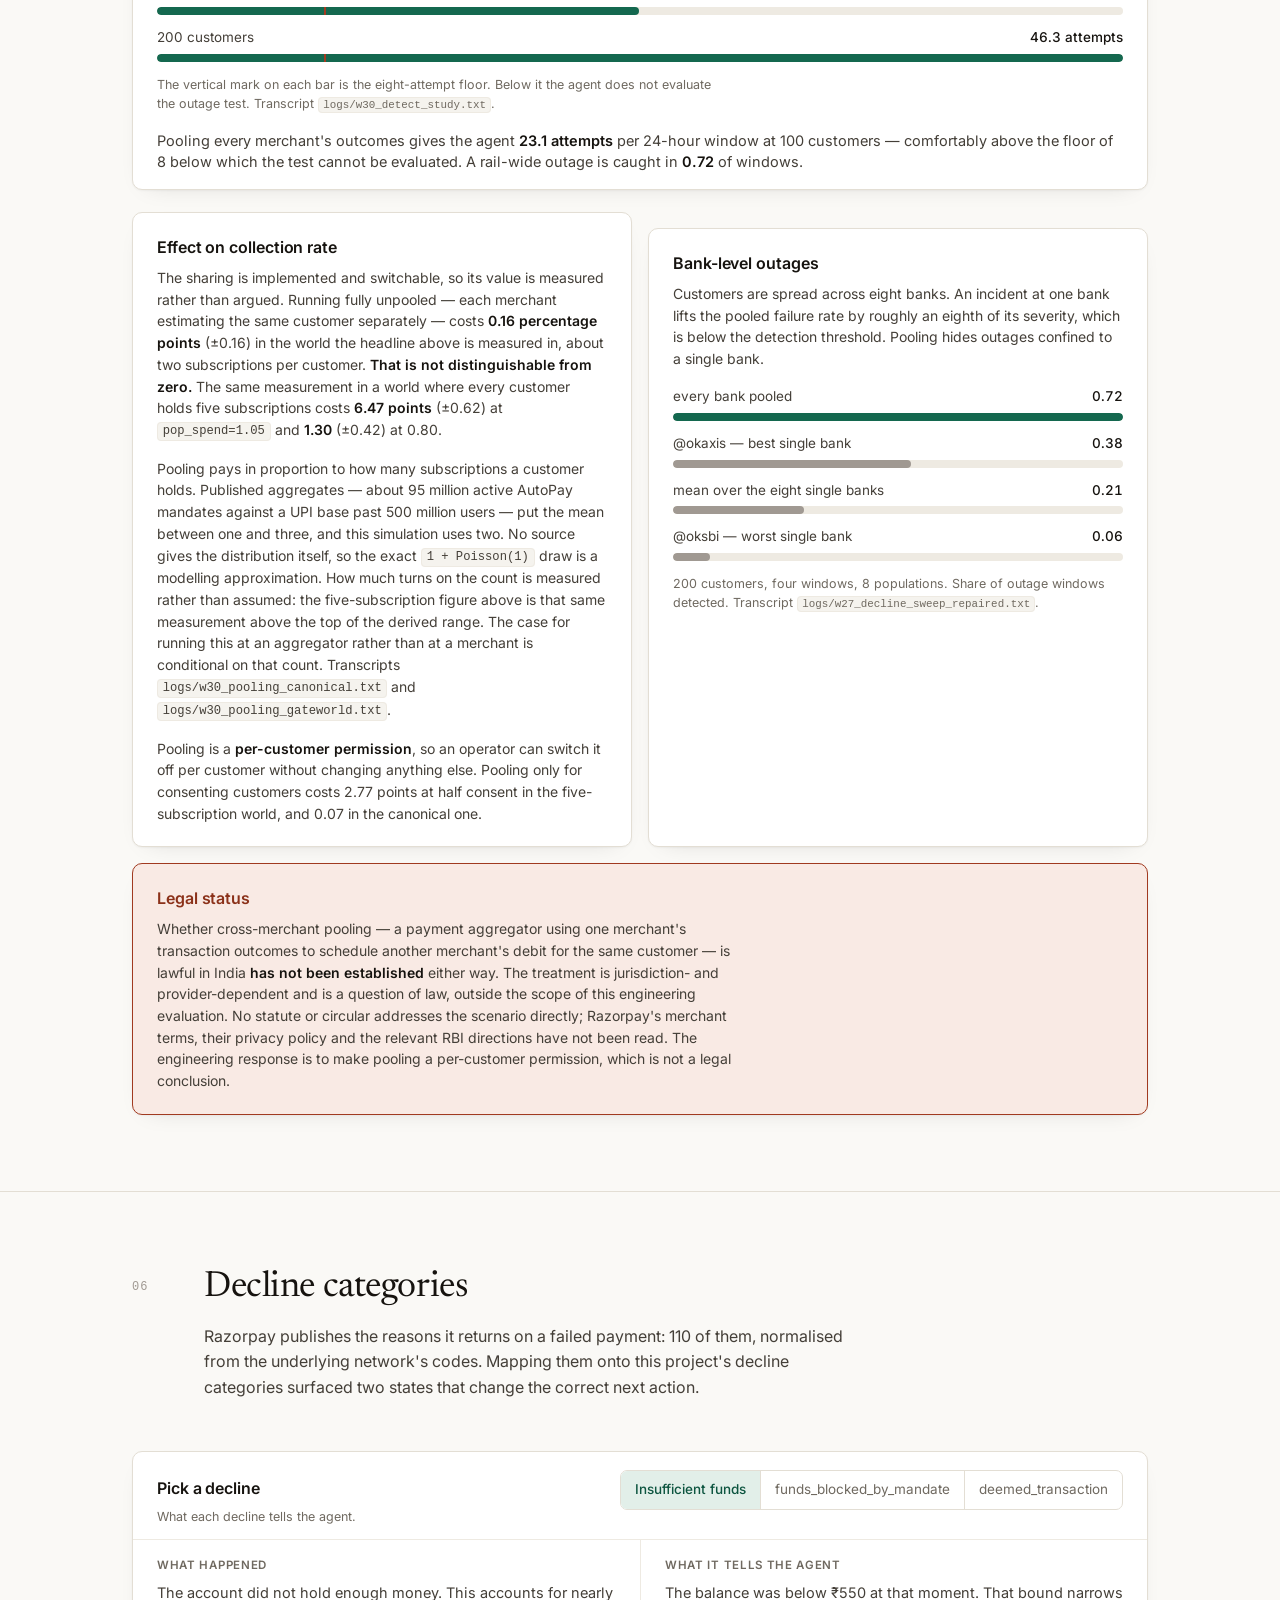
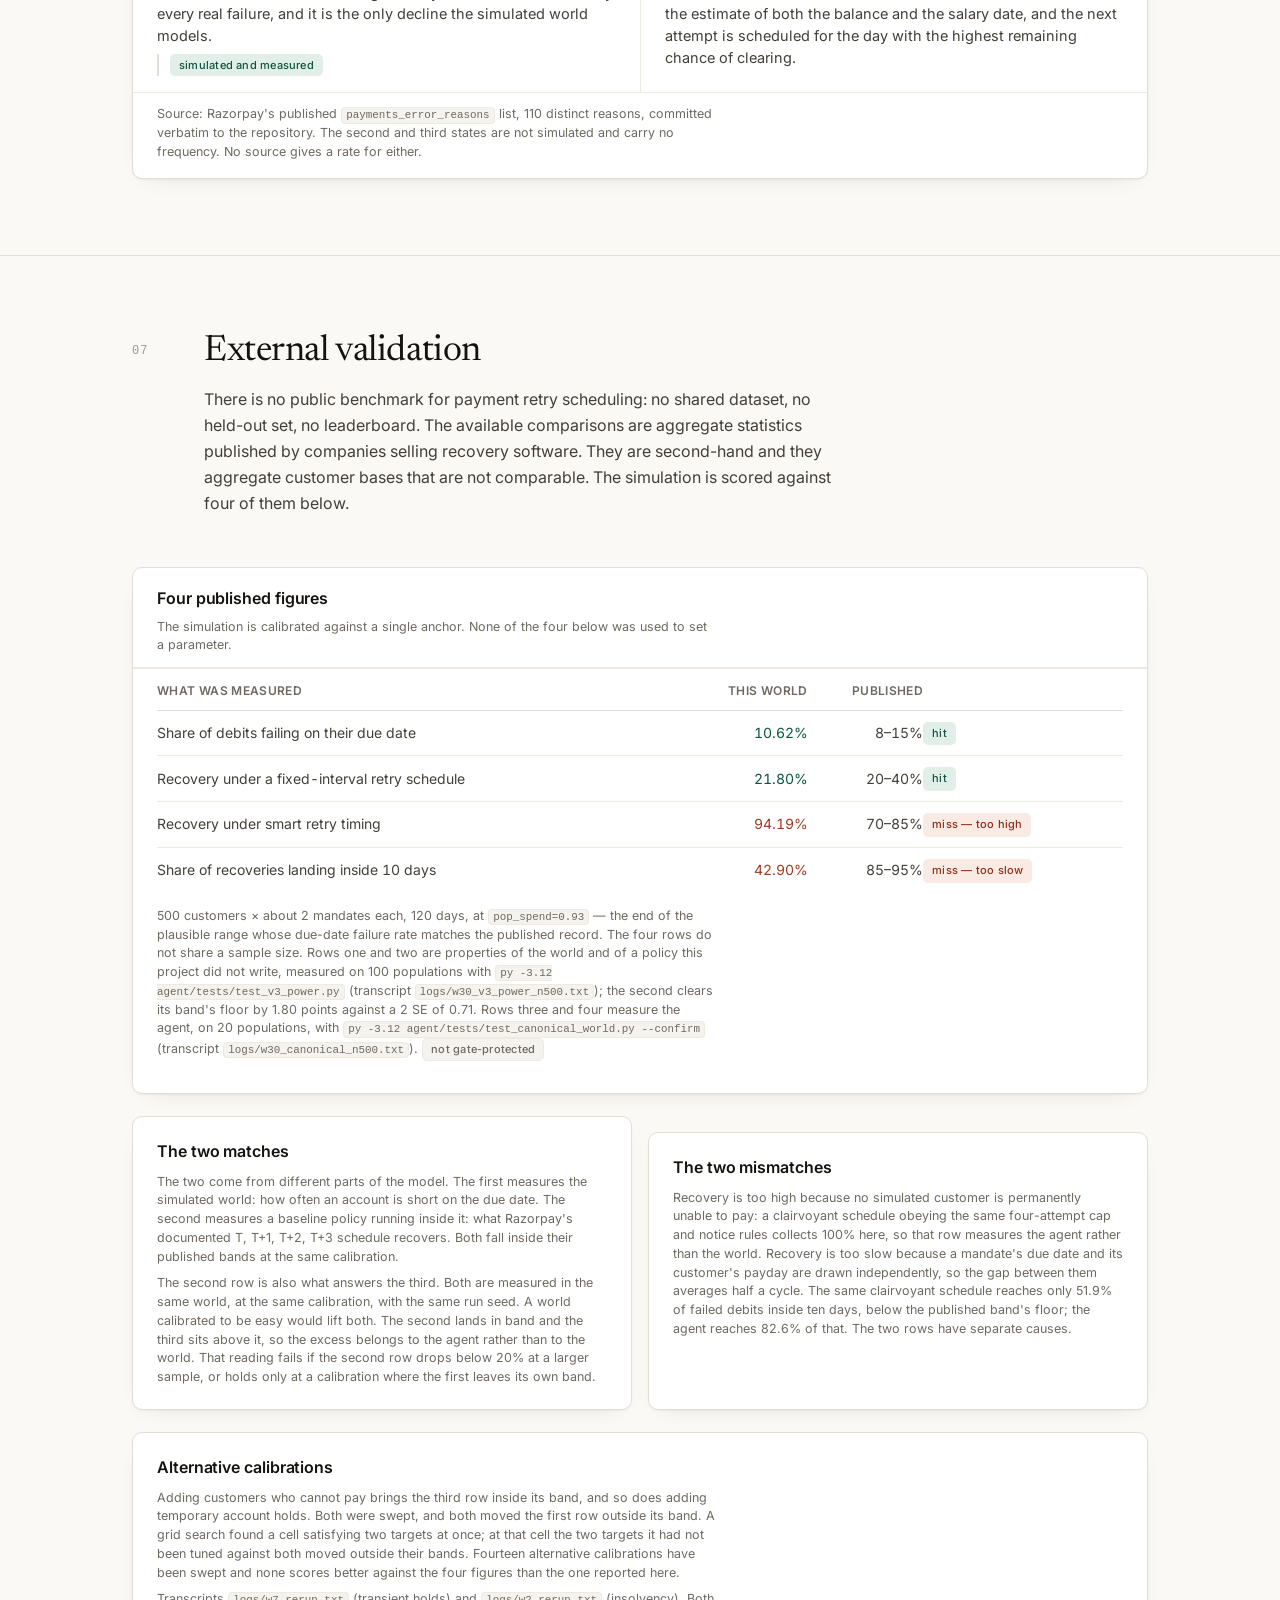
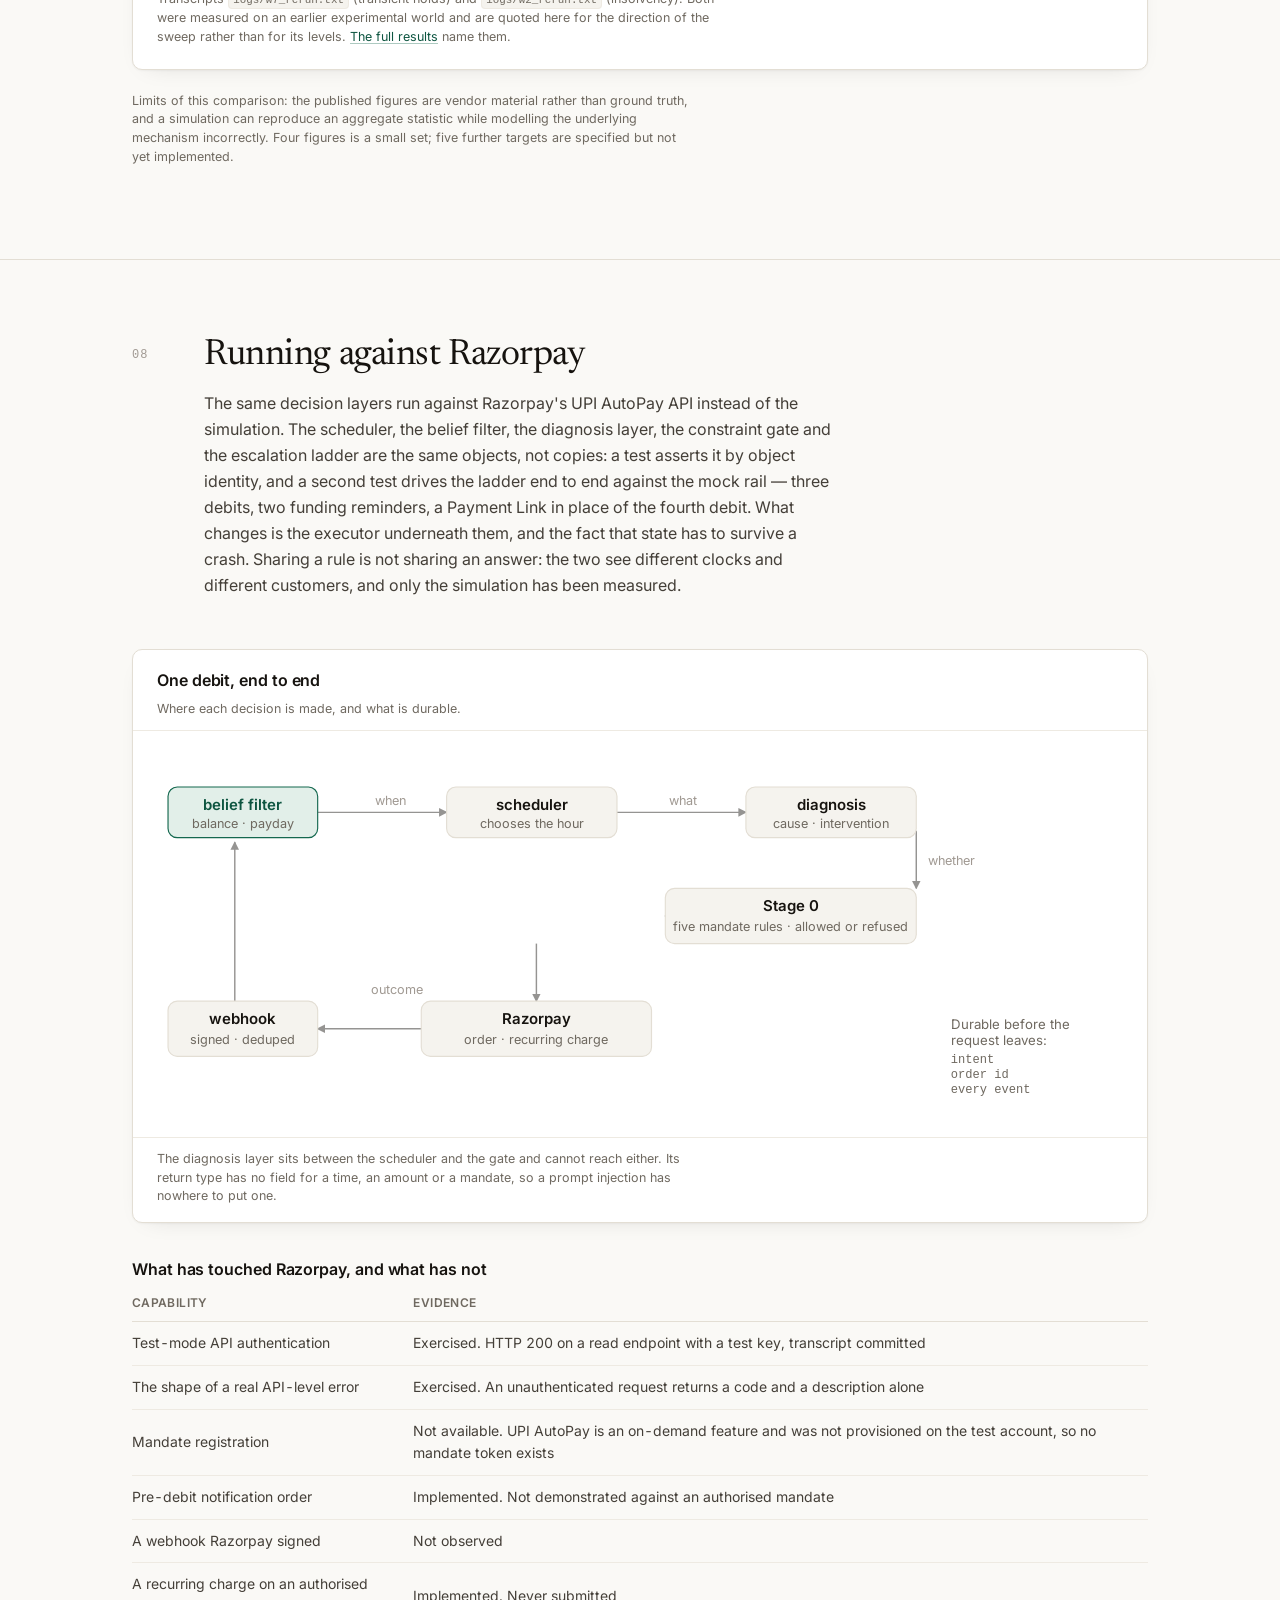
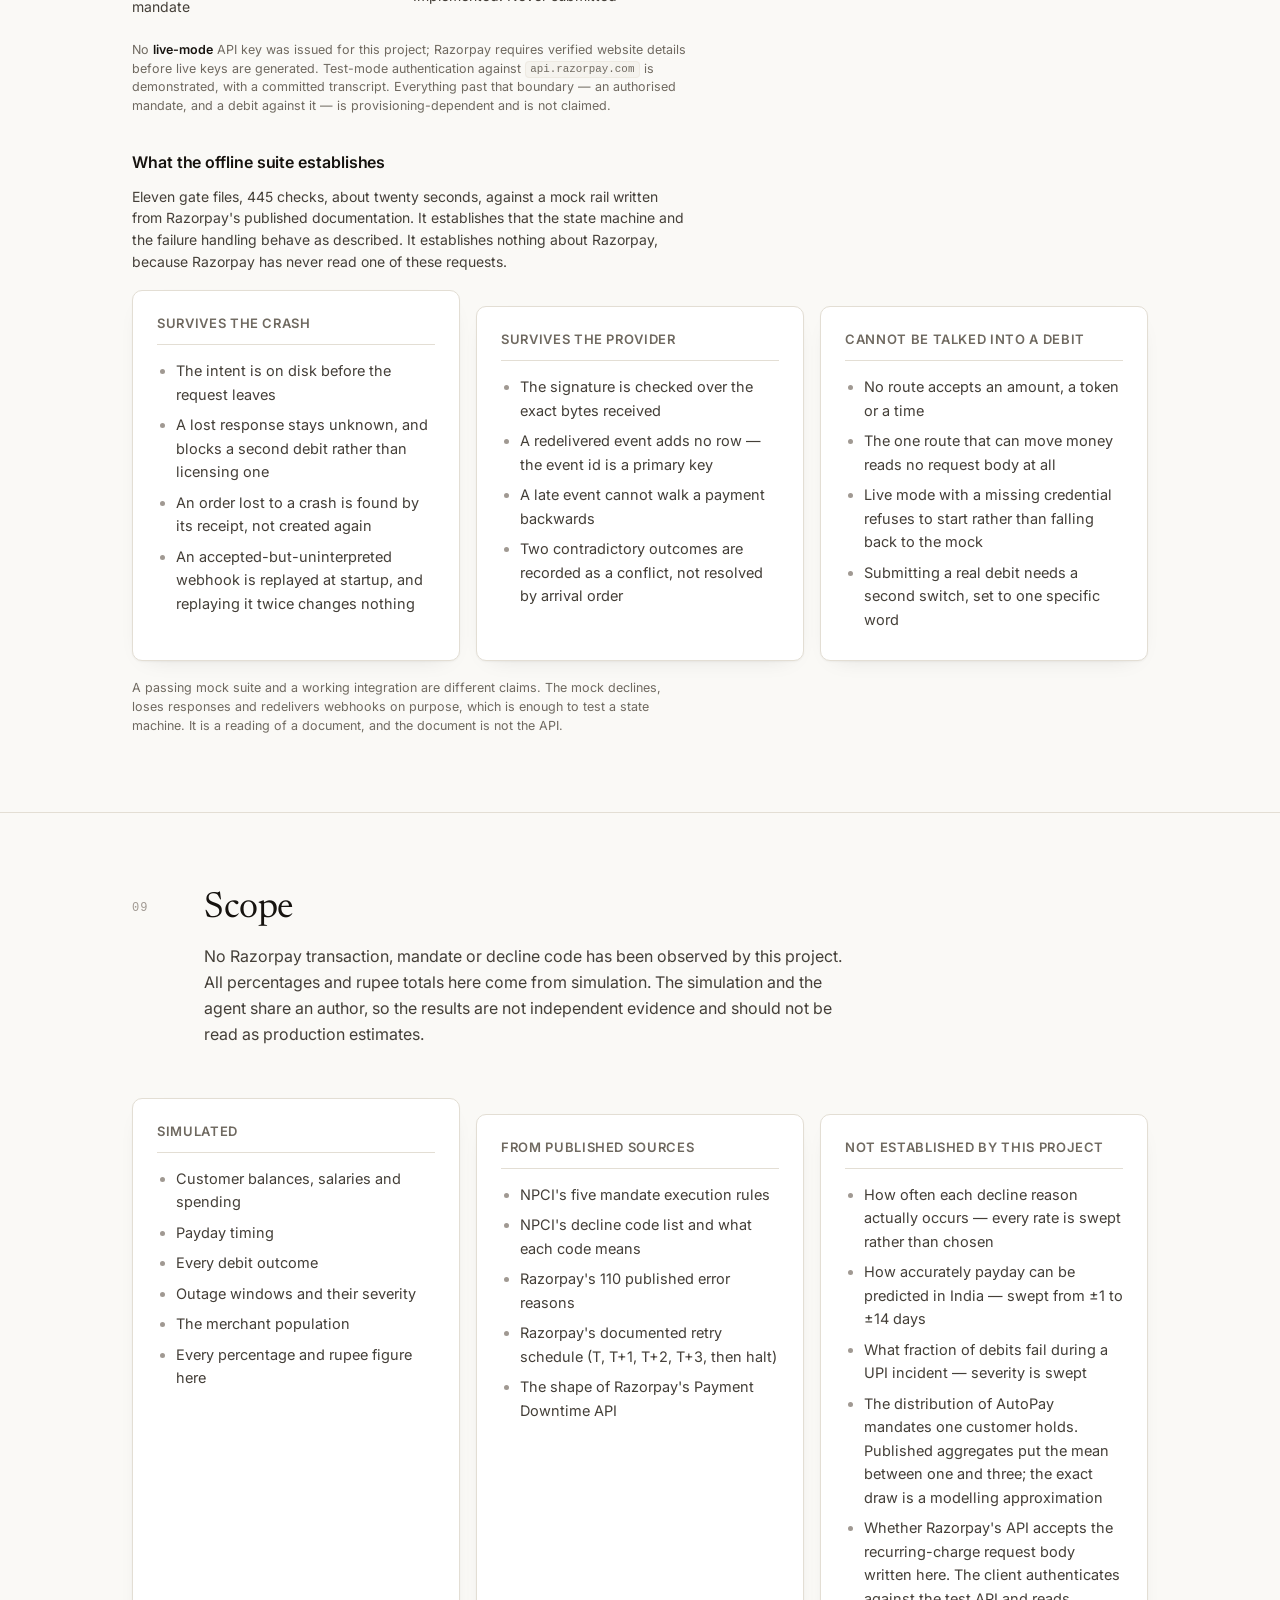
==== commit c3a9cc82: "Correct the published counts, state the Razorpay boundary, add a licence Three documents quoted a li" ====
--- a/docs/index.html
+++ b/docs/index.html
@@ -3,7 +3,7 @@
 <head>
 <meta charset="utf-8">
 <meta name="viewport" content="width=device-width, initial-scale=1">
-<title>UPI AutoPay Recovery Agent — interactive demo</title>
+<title>UPI AutoPay Recovery Agent — how it works and what it measures</title>
 <meta name="description" content="An agent that schedules retries for failed UPI AutoPay subscription debits by estimating the customer's balance and salary date. Interactive walkthrough, results, and limitations. All figures are from simulation.">
 <link rel="preconnect" href="https://fonts.googleapis.com">
 <link rel="preconnect" href="https://fonts.gstatic.com" crossorigin>
@@ -358,8 +358,9 @@
     </div>
 
     <div class="cta-row">
-      <a class="cta" href="#story">Walk through one customer's month</a>
-      <a class="cta ghost" href="../">Read the code</a>
+      <a class="cta" href="demo.html">&#9654; Play one customer's month &mdash; 90 seconds</a>
+      <a class="cta ghost" href="#results">See the results</a>
+      <a class="cta ghost" href="https://github.com/tanmayBeginsJourney/mandate-retry-sequencer">Read the code</a>
     </div>
   </div>
 </header>
@@ -373,18 +374,18 @@
       <div class="n">01</div>
       <div>
         <h2>One customer's billing cycle</h2>
-        <p>Customer <code id="uid">c12m1</code>, one of two subscriptions held by the same
+        <p>Customer <code id="uid">c275m0</code>, one of two subscriptions held by the same
         person, from a simulated population of 500. The month below is read out of the
-        audit log of an agent run.</p>
+        audit log of an agent run. <a href="demo.html">Watch the month play →</a></p>
       </div>
     </div>
 
     <ul class="beats">
-      <li><span class="w">Day 16</span><span>The ₹620 debit is due. The account holds <b>₹0</b>: the salary landed on day 3 and has been spent.</span></li>
-      <li><span class="w">Day 17</span><span>The agent has seen nothing yet this cycle, so it attempts. <b>Declined.</b> That decline is the measurement.</span></li>
-      <li><span class="w">Days 18–28</span><span>The balance estimate collapses and the agent holds, watching the odds of a later day stay far above today's.</span></li>
-      <li><span class="w">Day 29</span><span>It attempts again, a day early. Declined again.</span></li>
-      <li><span class="w">Day 33</span><span>The salary lands, the account jumps to <b>₹26,854</b>, and the debit collects.</span></li>
+      <li><span class="w">Day 26</span><span>The ₹1,110 debit is due. The account holds <b>₹0</b>: the salary landed on day 7 and has been spent.</span></li>
+      <li><span class="w">Day 27</span><span>The agent has seen nothing yet this cycle, so it attempts. <b>Declined.</b> That decline is the measurement.</span></li>
+      <li><span class="w">Days 27–36</span><span>The balance estimate collapses and the agent holds, watching the odds of a later day stay far above today's.</span></li>
+      <li><span class="w">Day 37</span><span>The salary lands and the account jumps to <b>₹40,824</b>. The agent issues the notice NPCI requires 24 hours ahead of a debit.</span></li>
+      <li><span class="w">Day 38</span><span>The debit collects. Two of the four attempts allowed in the cycle have been spent.</span></li>
       <li><span class="w">The baseline</span><span>Charges on the due date, then retries on the next three days. All four attempts hit the same empty account and the mandate reaches its legal cap.</span></li>
     </ul>
 
@@ -404,19 +405,20 @@
         <svg class="chart wide" id="timeline" viewBox="0 0 920 366" role="img"
              aria-labelledby="tl-t tl-d">
           <title id="tl-t">One customer's billing cycle</title>
-          <desc id="tl-d">A balance that sits at zero from the due date on day 16 until the
-            salary lands on day 33 and the account jumps to ₹26,854, then decays back to zero
-            by day 45. Beneath it, a fixed retry schedule fires four attempts into the empty
-            days and collects nothing, while the agent spends two attempts learning that the
-            account is empty and collects on the third, after the salary arrives.</desc>
+          <desc id="tl-d">A balance that sits at zero from the due date on day 26 until the
+            salary lands on day 37 and the account jumps to ₹40,824, then decays back towards
+            zero by day 55. Beneath it, a fixed retry schedule fires four attempts into the
+            empty days and collects nothing, while the agent spends one attempt learning that
+            the account is empty, holds for ten days, and collects on the second after the
+            salary arrives.</desc>
         </svg>
       </div>
 
       <div class="ctlbar">
         <div class="ctl">
           <label for="c-day">Step through the month</label>
-          <input type="range" id="c-day" min="16" max="45" step="1" value="45">
-          <div class="ticks"><span>day 16</span><span>day 45</span></div>
+          <input type="range" id="c-day" min="26" max="55" step="1" value="55">
+          <div class="ticks"><span>day 26</span><span>day 55</span></div>
         </div>
         <div class="ctl" style="flex:0 0 auto">
           <span class="cl">&nbsp;</span>
@@ -451,17 +453,19 @@
         <h3>The waiting decision</h3>
         <p class="small" style="margin-bottom:0">Each day the agent compares two numbers: the
         chance the debit clears tomorrow, and the best chance available on any remaining day of
-        the cycle. On day 16 it has seen nothing this cycle and rates those <b>92%</b> and
-        <b>97%</b>, so it attempts. After the decline they are <b>15%</b> and <b>96%</b>, and it
+        the cycle. On day 26 it has seen nothing this cycle and rates those <b>97%</b> and
+        <b>99%</b>, so it attempts. After the decline they are <b>16%</b> and <b>96%</b>, and it
         holds. Only four attempts are available for the whole cycle, so an attempt against an
         empty account is wasted.</p>
       </div>
       <div class="card">
-        <h3>Where the agent fails on this customer</h3>
-        <p class="small" style="margin-bottom:0">At ±10 or ±14 days of payday uncertainty the
-        agent misses this customer's cycle entirely: all three attempts land before the salary
-        and decline. Two other customers in the same population that it also fails to collect
-        from are named in <code>scripts/build_page_data.py</code>.</p>
+        <h3>Mandates the agent does not collect</h3>
+        <p class="small" style="margin-bottom:0">This customer collects at all six levels of
+        payday uncertainty tested. Two mandates in the same population are attempted at least
+        three times over the 120 days and never collect: <code>c385m4</code>, one of five
+        subscriptions charged against a ₹10,436 salary, and <code>c485m1</code>, ₹380 due on
+        day 9 against a day-3 payday. Both are named in
+        <code>scripts/build_page_data.py</code>.</p>
       </div>
     </div>
 
@@ -1066,9 +1070,13 @@
       <div>
         <h2>Running against Razorpay</h2>
         <p>The same decision layers run against Razorpay's UPI AutoPay API instead of the
-        simulation. The scheduler, the belief filter, the diagnosis layer and the constraint gate
-        are the same objects, not copies: a test asserts it by object identity. What changes is
-        the executor underneath them, and the fact that state has to survive a crash.</p>
+        simulation. The scheduler, the belief filter, the diagnosis layer, the constraint gate
+        and the escalation ladder are the same objects, not copies: a test asserts it by object
+        identity, and a second test drives the ladder end to end against the mock rail — three
+        debits, two funding reminders, a Payment Link in place of the fourth debit. What changes
+        is the executor underneath them, and the fact that state has to survive a crash. Sharing
+        a rule is not sharing an answer: the two see different clocks and different customers,
+        and only the simulation has been measured.</p>
       </div>
     </div>
 
@@ -1185,12 +1193,14 @@
         </tbody>
       </table>
     </div>
-    <p class="tiny" style="margin:12px 0 0">No live API key exists for this project. Razorpay
-    requires verified website details before live keys are issued. Everything stops at the
-    boundary where money would move.</p>
+    <p class="tiny" style="margin:12px 0 0">No <strong>live-mode</strong> API key was issued for
+    this project; Razorpay requires verified website details before live keys are generated.
+    Test-mode authentication against <code>api.razorpay.com</code> is demonstrated, with a
+    committed transcript. Everything past that boundary &mdash; an authorised mandate, and a debit
+    against it &mdash; is provisioning-dependent and is not claimed.</p>
 
     <h3 style="margin:34px 0 10px">What the offline suite establishes</h3>
-    <p class="small" style="max-width:62ch">Seven gate files, 225 checks, about four seconds,
+    <p class="small" style="max-width:62ch">Eleven gate files, 445 checks, about twenty seconds,
     against a mock rail written from Razorpay's published documentation. It establishes that the
     state machine and the failure handling behave as described. It establishes nothing about
     Razorpay, because Razorpay has never read one of these requests.</p>
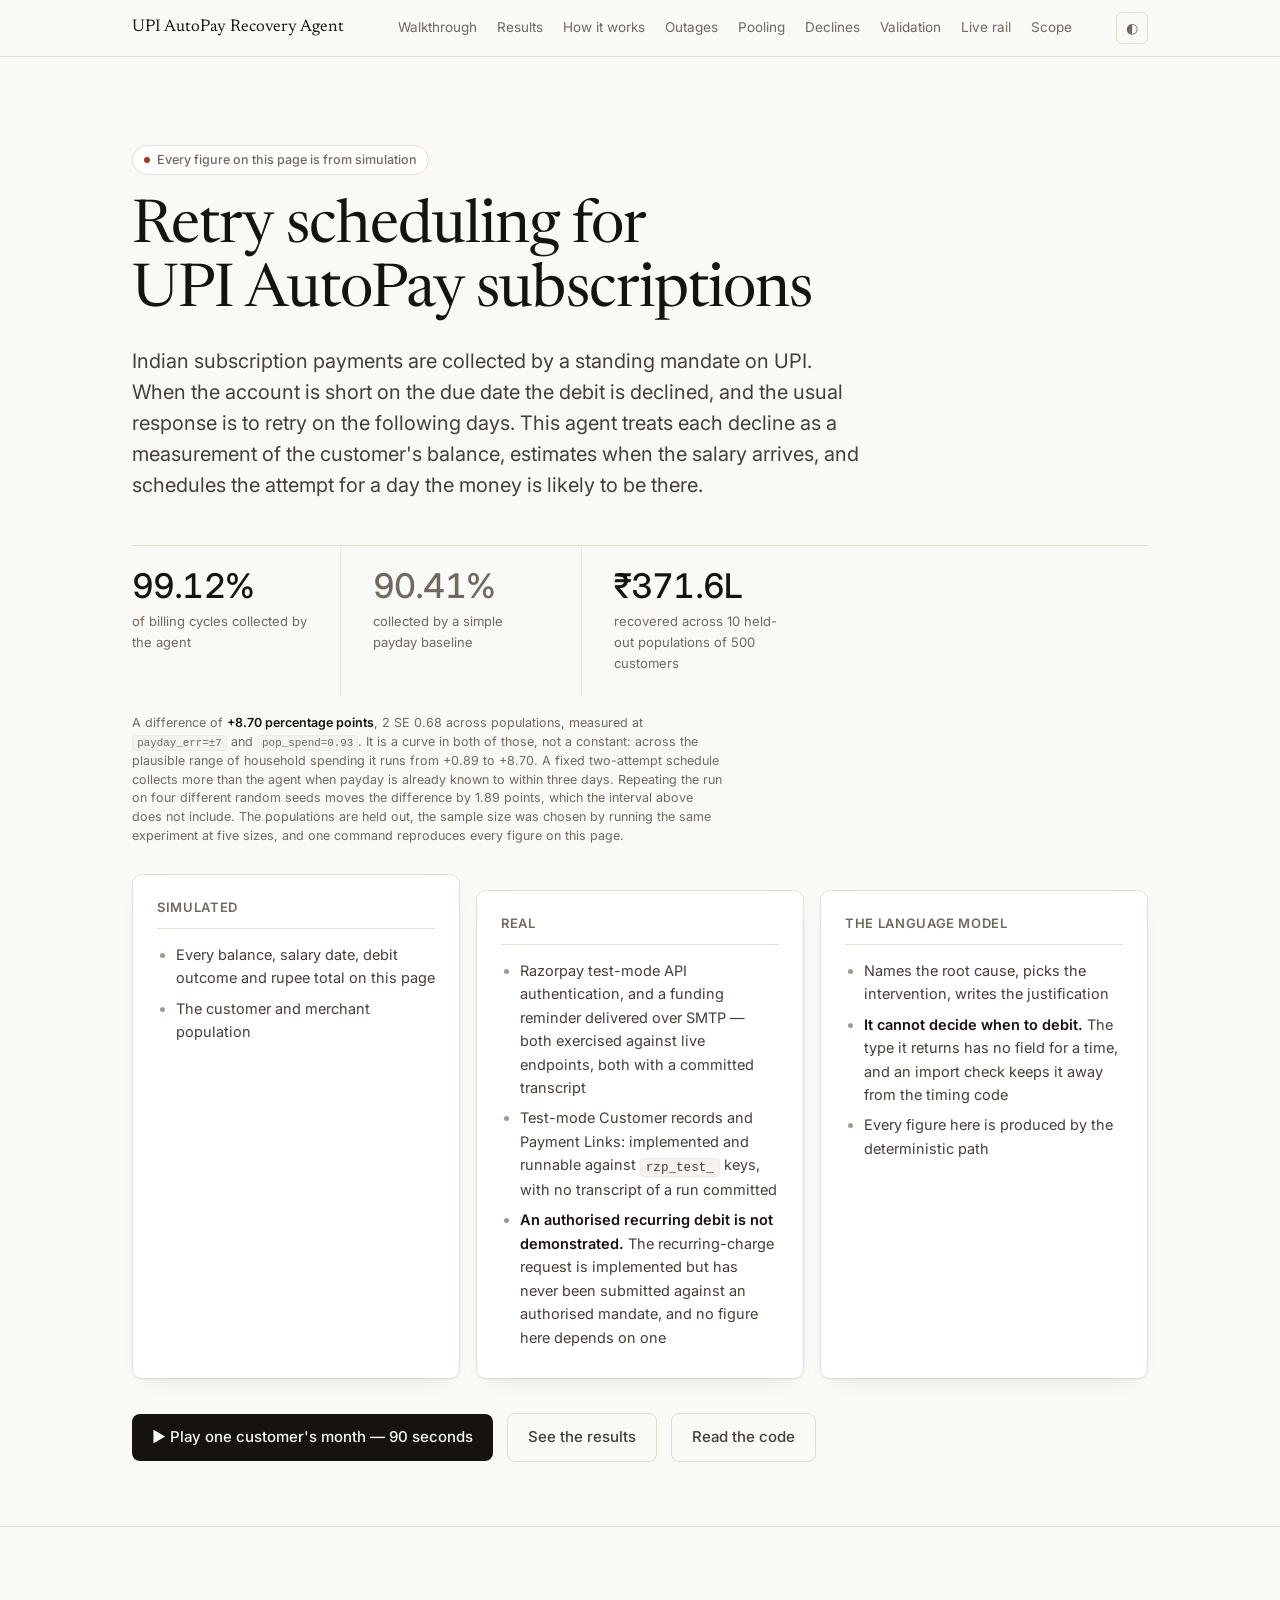
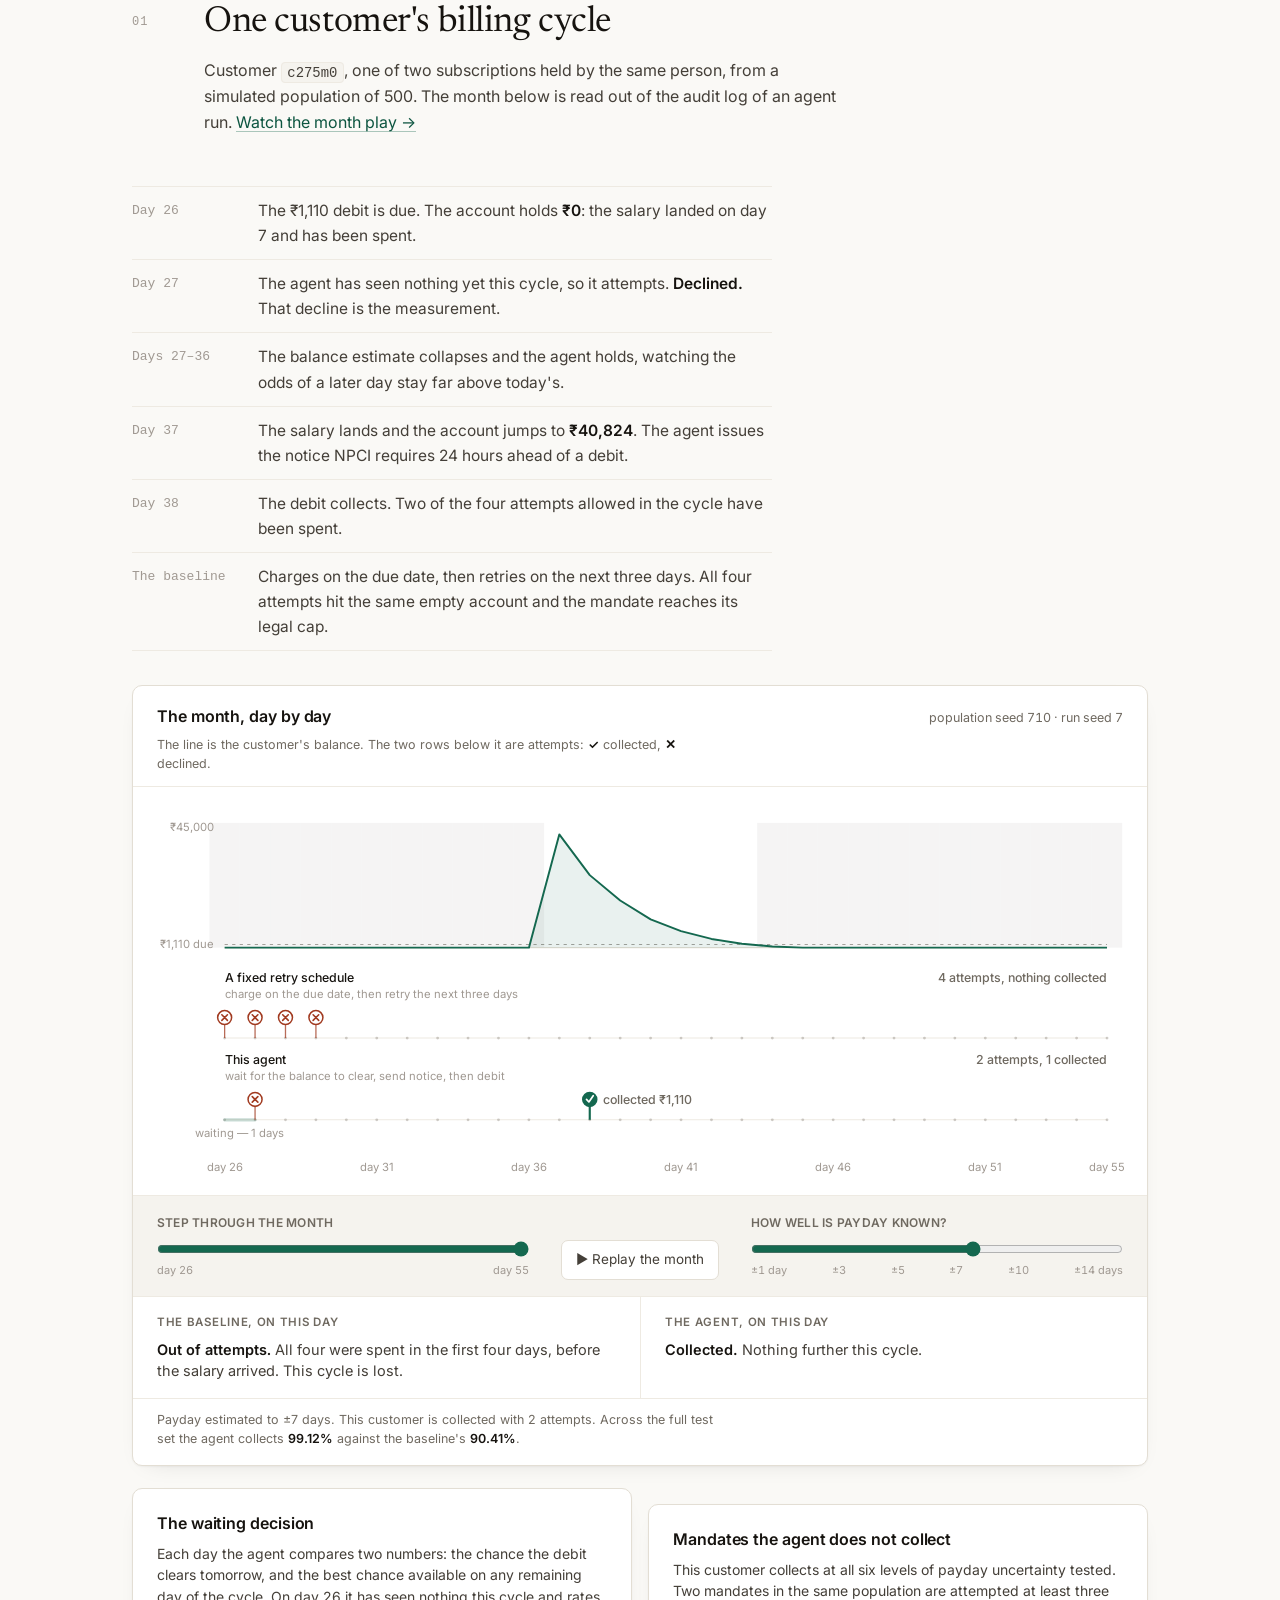
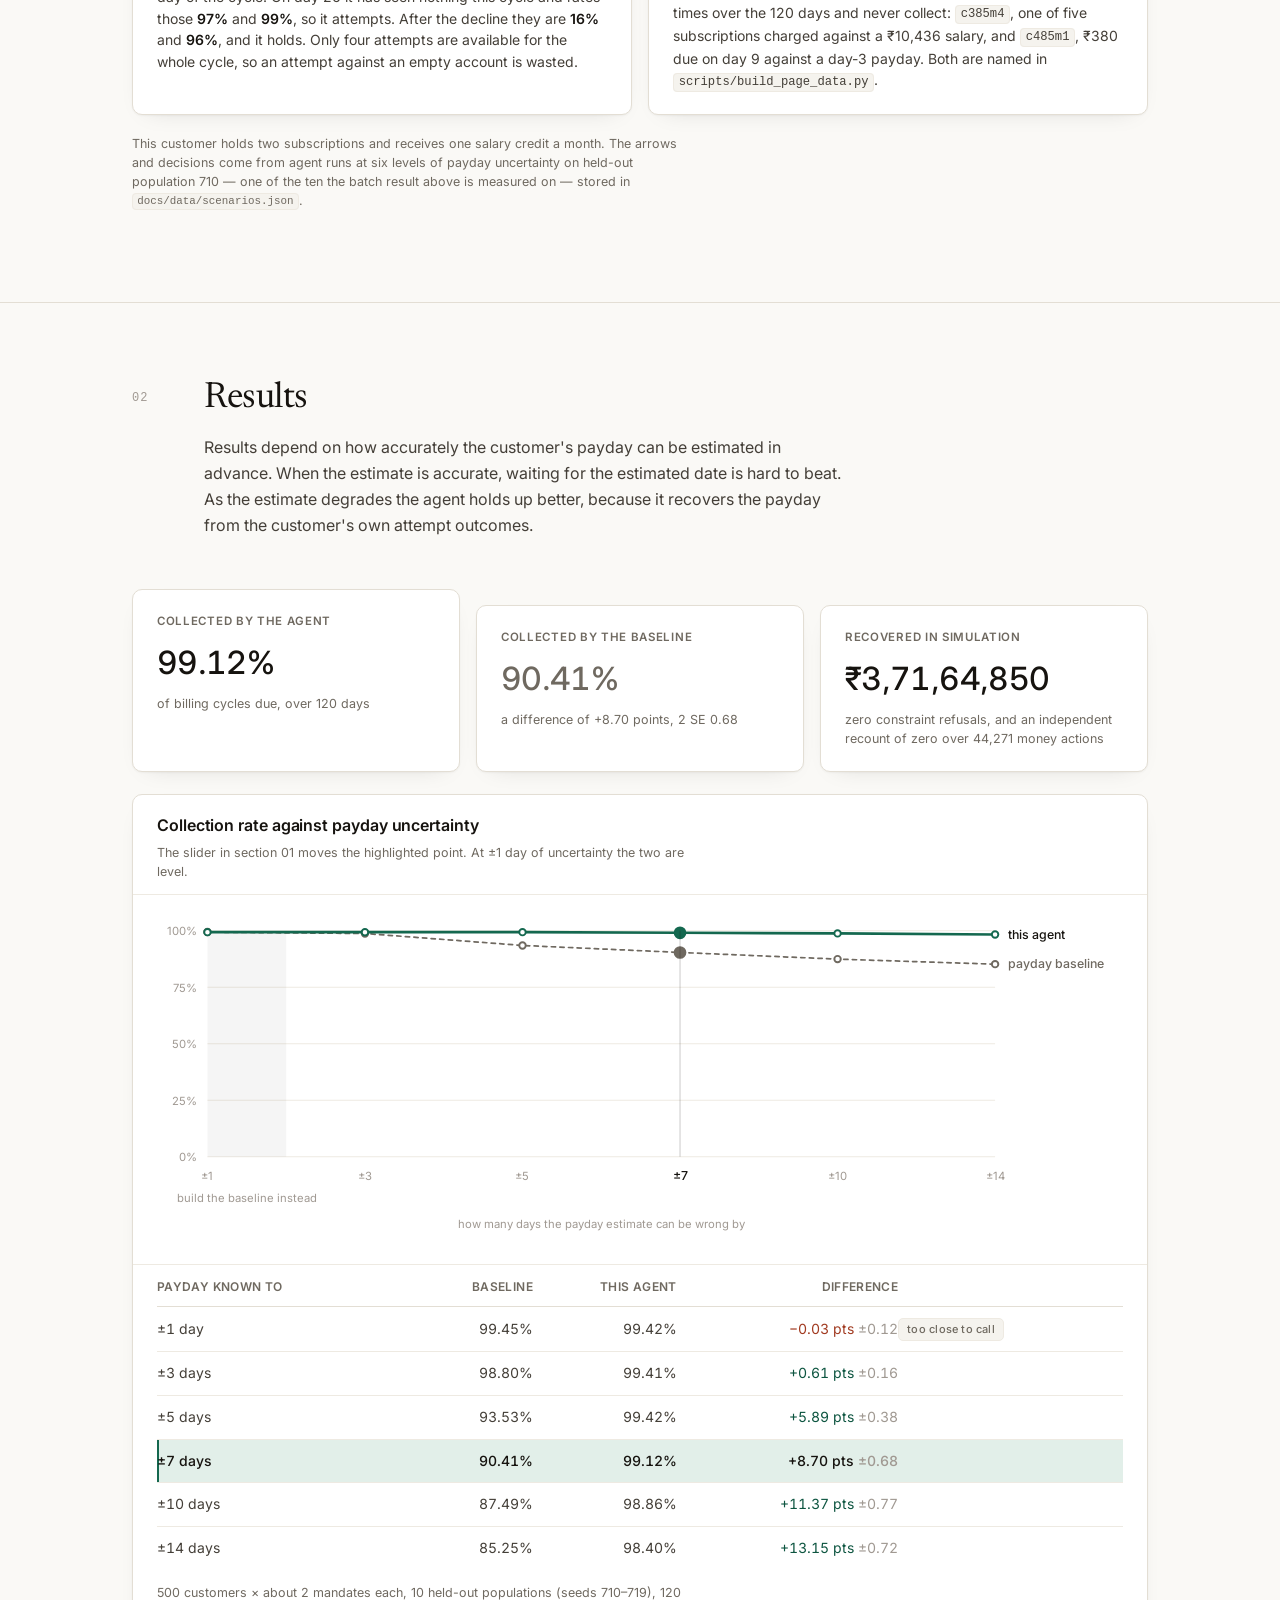
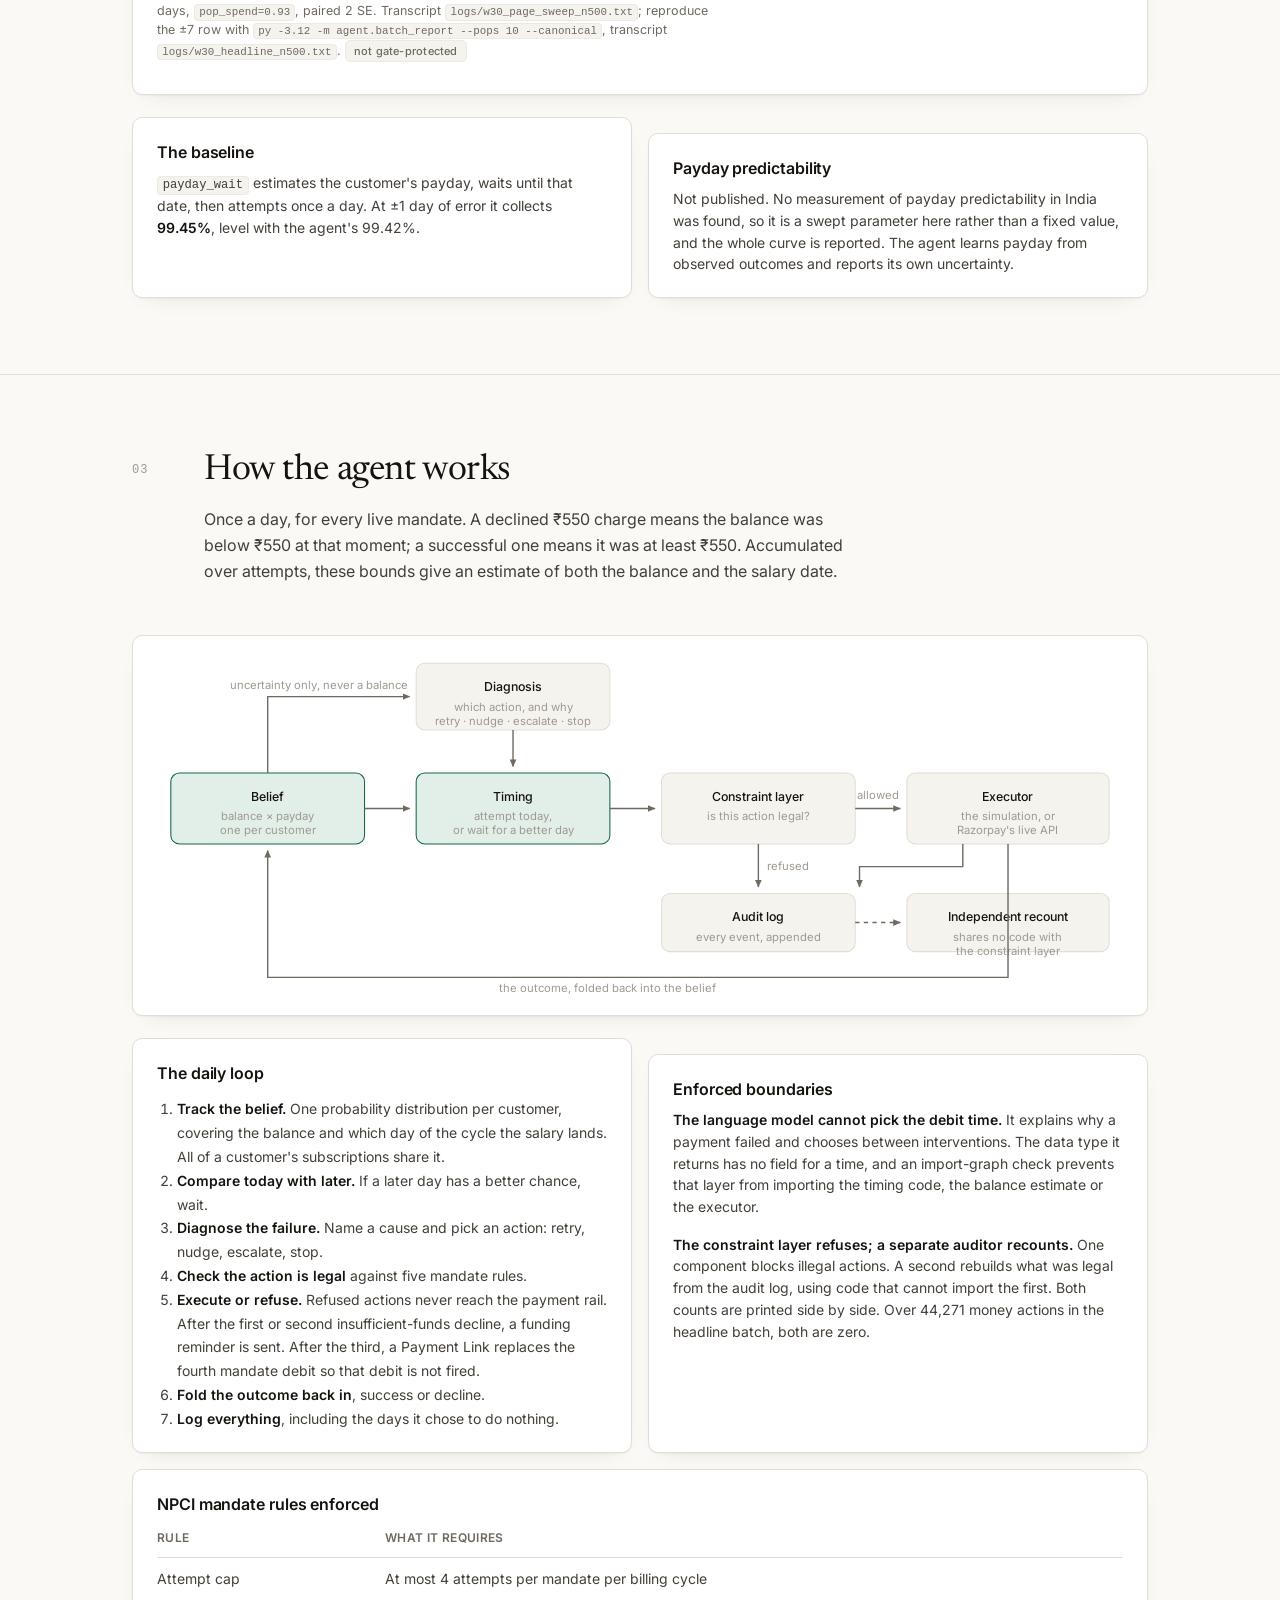
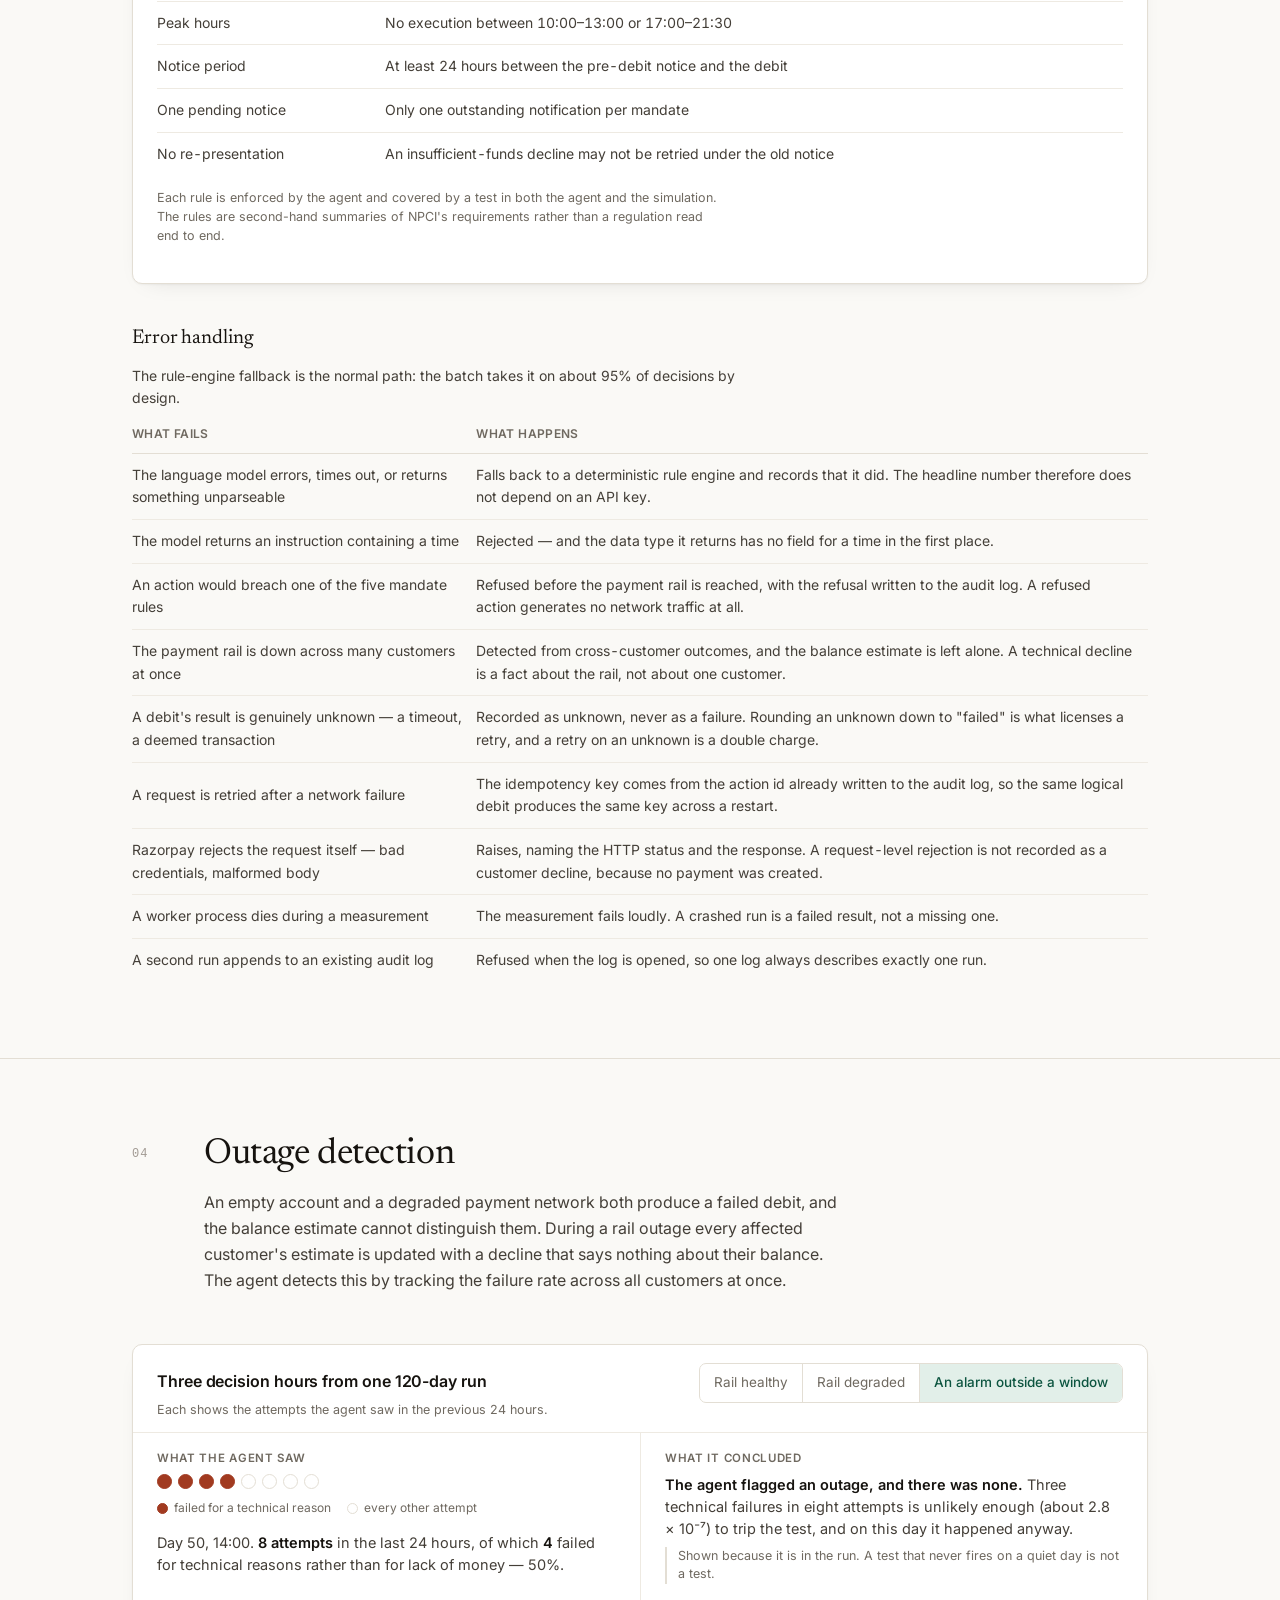
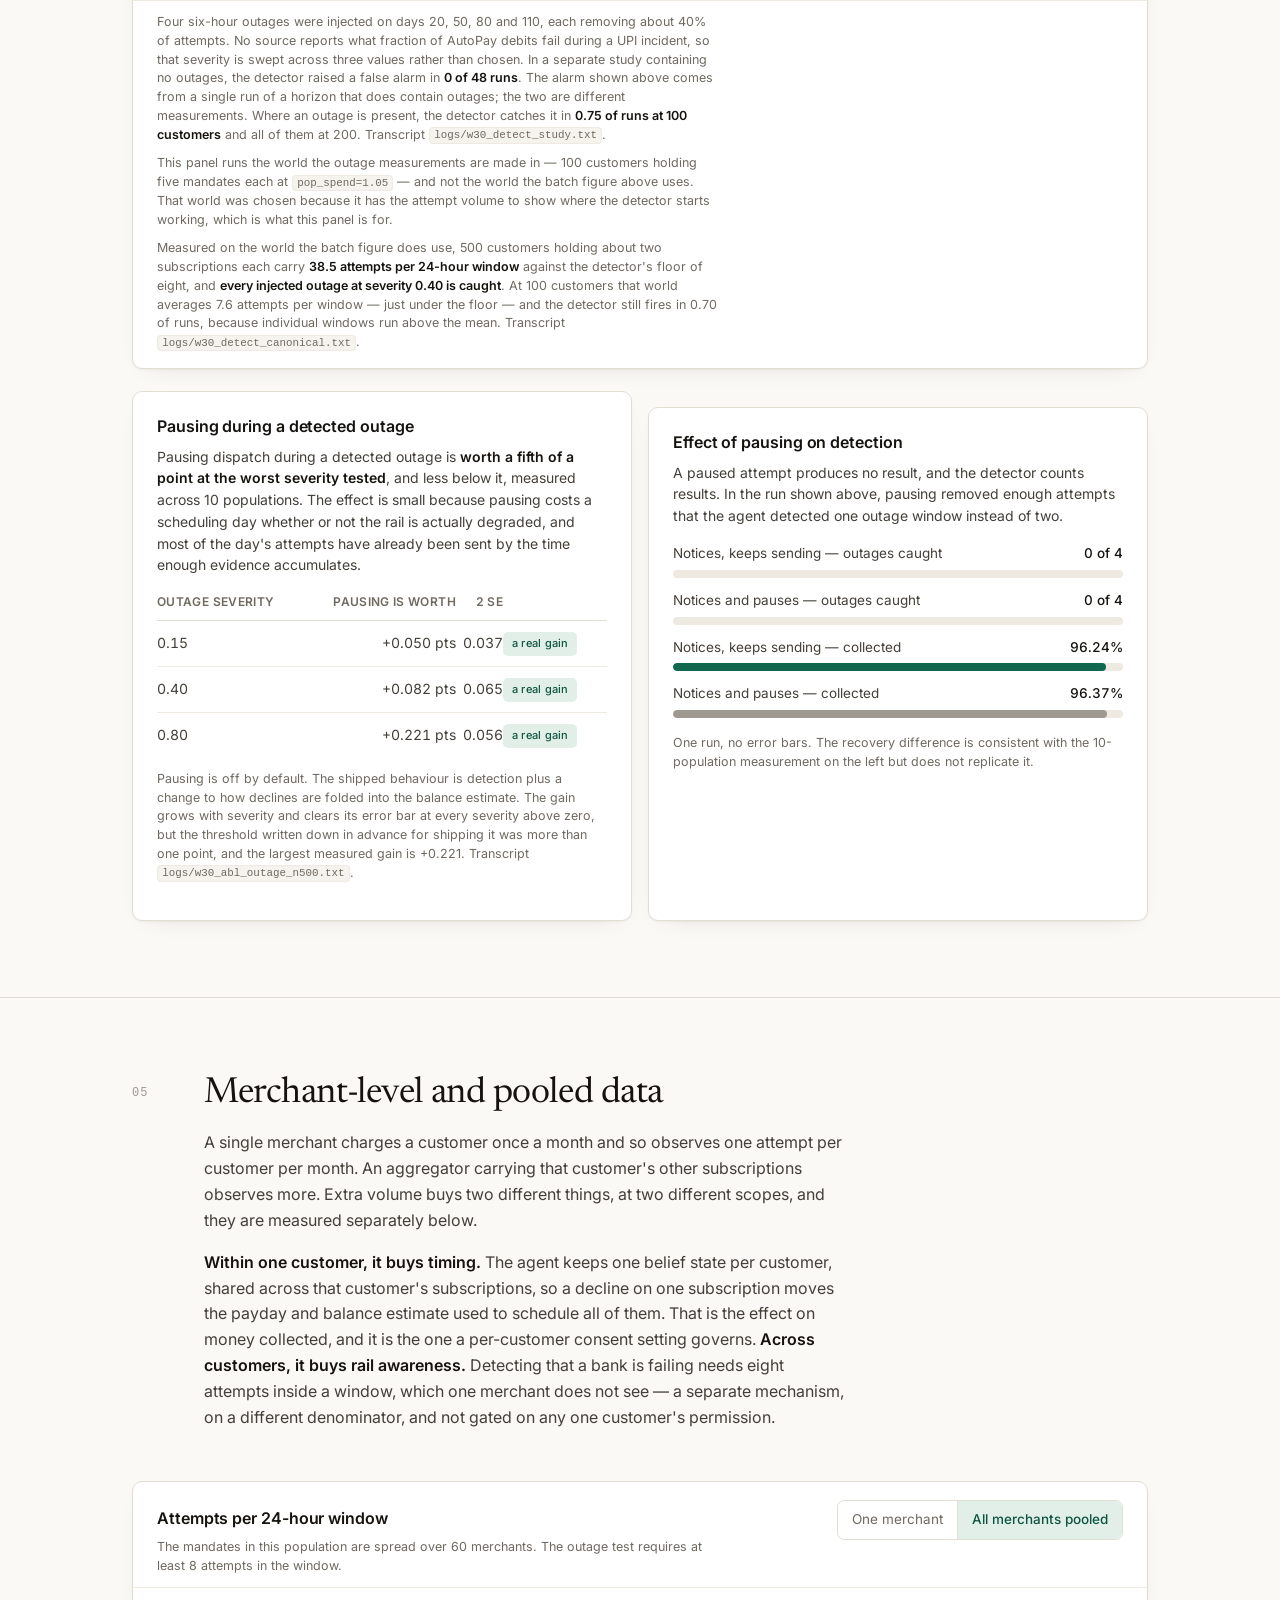
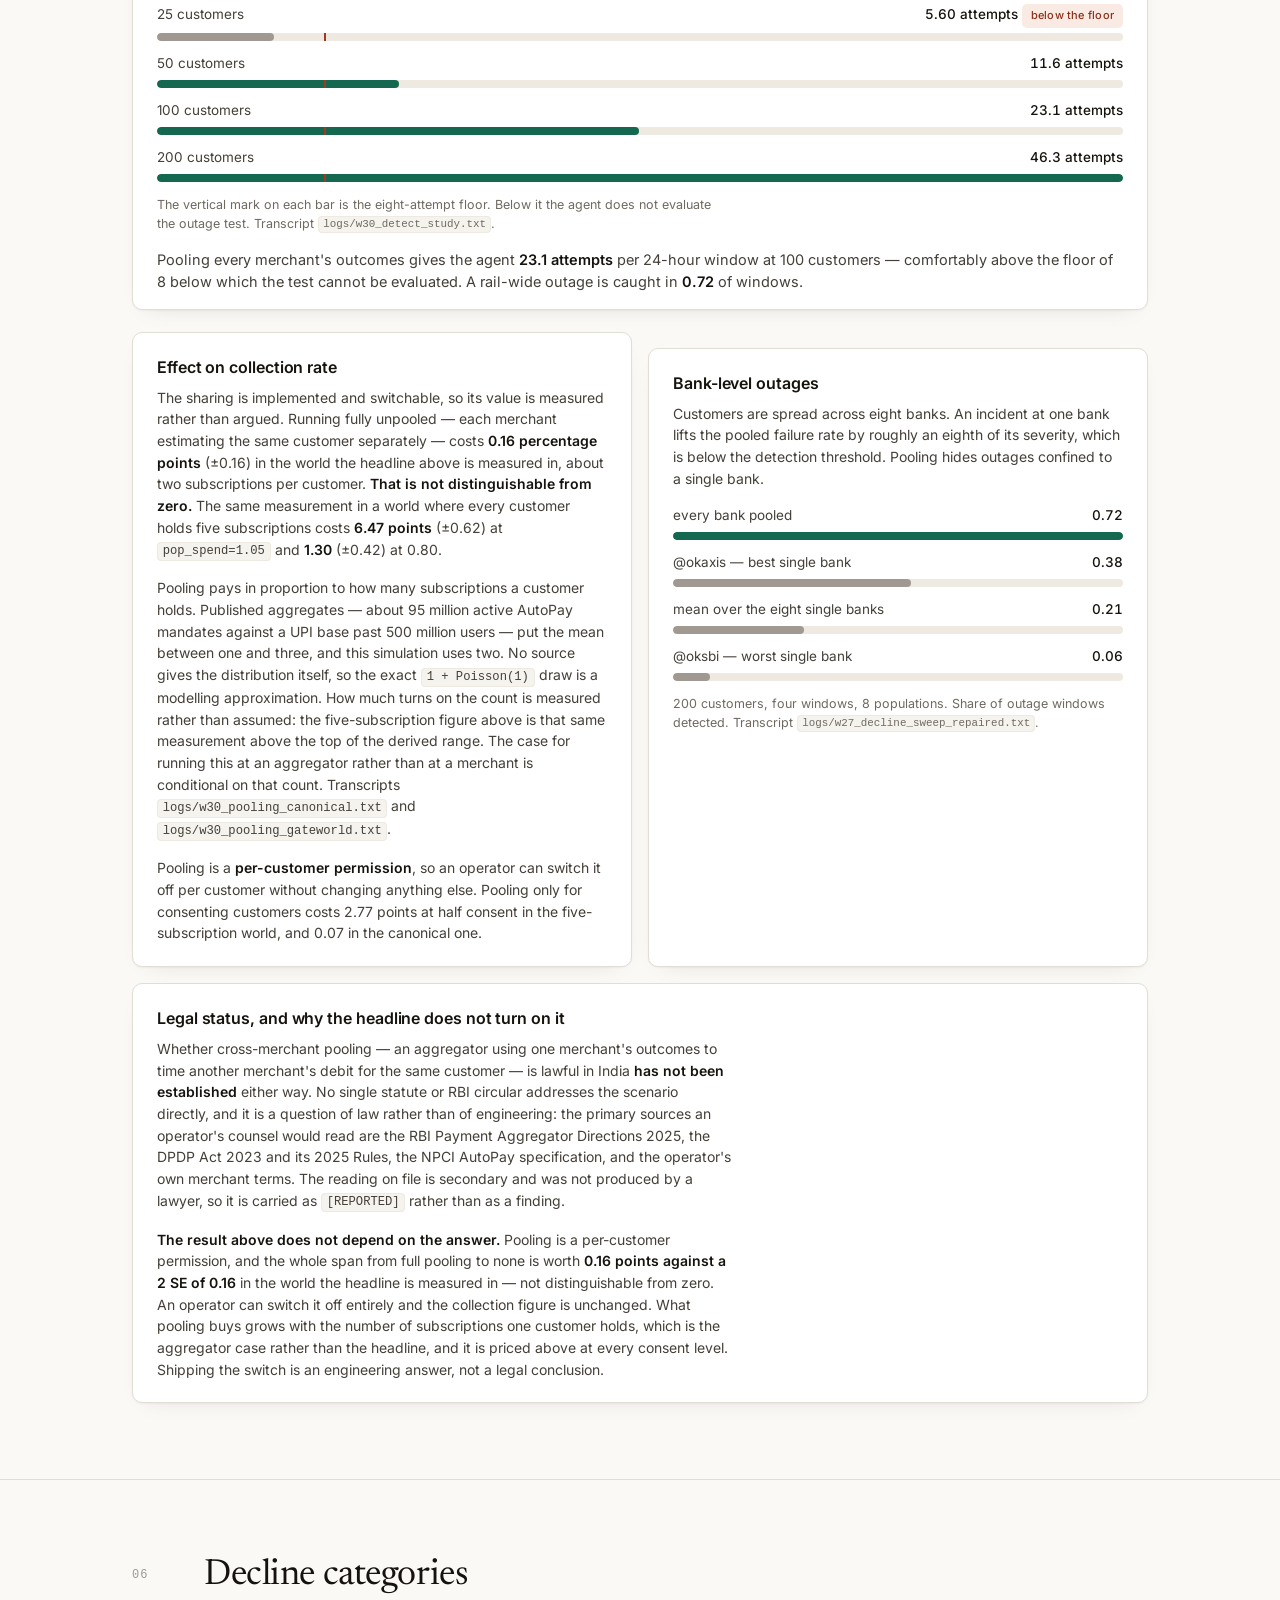
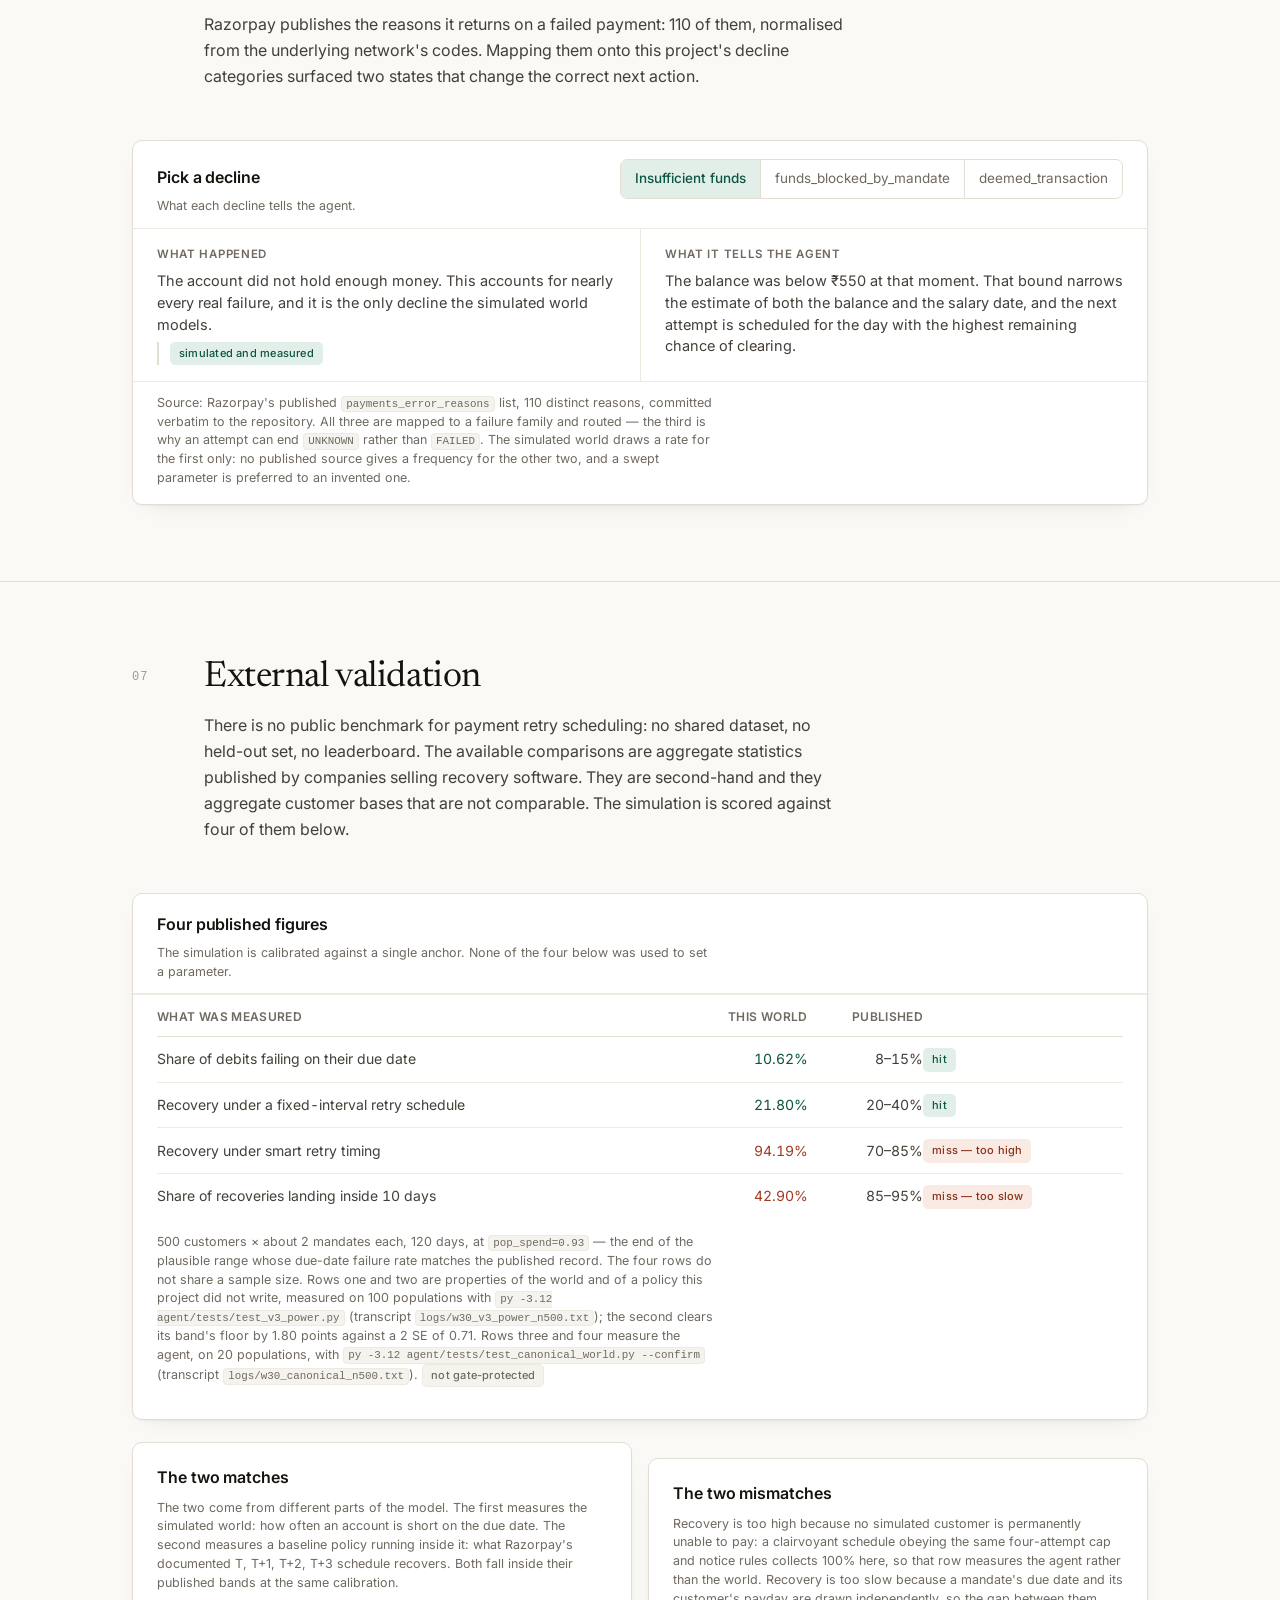
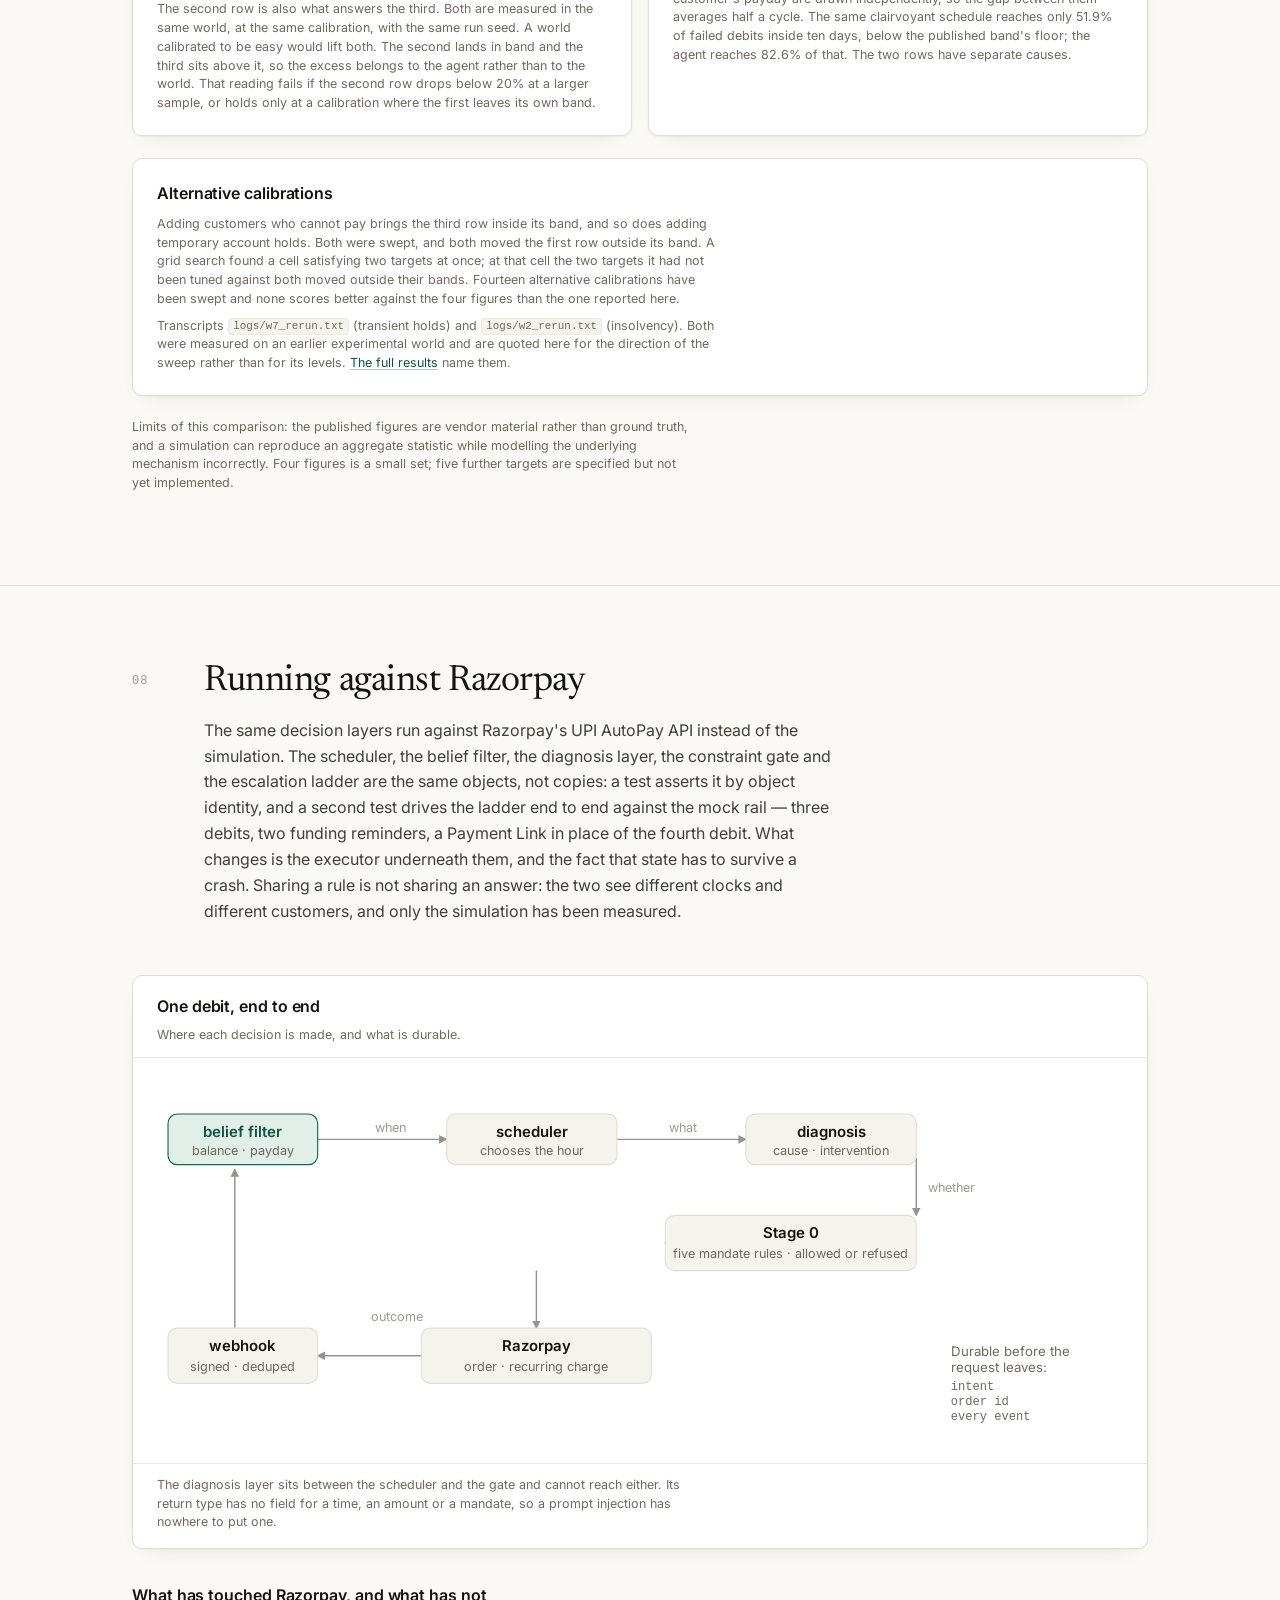
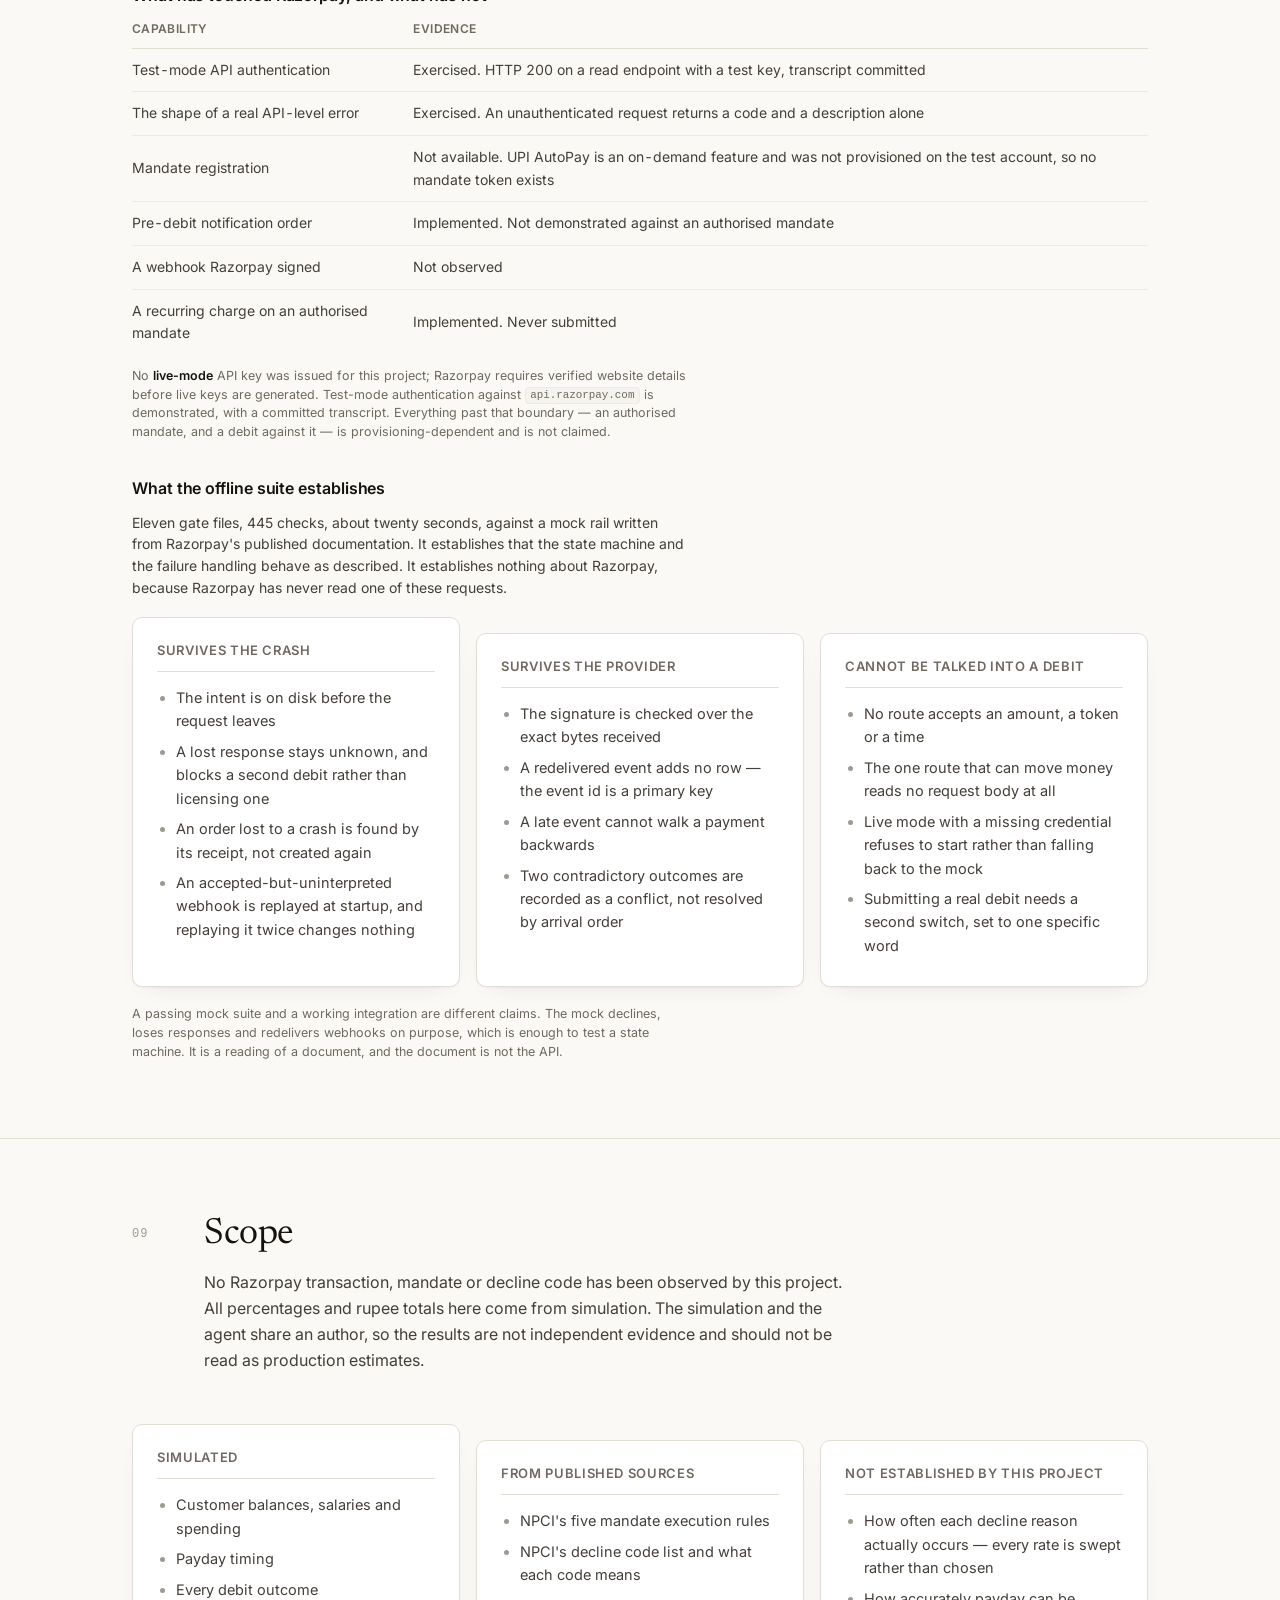
==== commit 45e1a9a3: "Separate what pooling buys, and state the legal question as scope Three related framing problems, no" ====
--- a/docs/index.html
+++ b/docs/index.html
@@ -812,10 +812,16 @@
         <h2>Merchant-level and pooled data</h2>
         <p>A single merchant charges a customer once a month and so observes one attempt per
         customer per month. An aggregator carrying that customer's other subscriptions observes
-        more. Estimating payday and detecting an outage both depend on attempt volume, and how
-        much more an aggregator observes depends on how many subscriptions a customer holds.
-        The agent keeps one belief state per customer, shared across that customer's
-        subscriptions, and what that sharing is worth is measured below.</p>
+        more. Extra volume buys two different things, at two different scopes, and they are
+        measured separately below.</p>
+        <p><b>Within one customer, it buys timing.</b> The agent keeps one belief state per
+        customer, shared across that customer's subscriptions, so a decline on one subscription
+        moves the payday and balance estimate used to schedule all of them. That is the effect
+        on money collected, and it is the one a per-customer consent setting governs.
+        <b>Across customers, it buys rail awareness.</b> Detecting that a bank is failing needs
+        eight attempts inside a window, which one merchant does not see &mdash; a separate
+        mechanism, on a different denominator, and not gated on any one customer's
+        permission.</p>
       </div>
     </div>
 
@@ -877,17 +883,24 @@
       </div>
     </div>
 
-    <div class="card" style="margin-top:16px;border-color:var(--warn);background:var(--warn-soft)">
-      <h3 style="color:var(--warn-ink)">Legal status</h3>
-      <p class="small" style="margin-bottom:0;color:var(--ink-2)">Whether cross-merchant
-      pooling &mdash; a payment aggregator using one merchant's transaction outcomes to schedule
-      another merchant's debit for the same customer &mdash; is lawful in India
-      <b>has not been established</b> either way. The treatment is jurisdiction- and
-      provider-dependent and is a question of law, outside the scope of this engineering
-      evaluation. No statute or circular addresses the scenario directly; Razorpay's merchant
-      terms, their privacy policy and the relevant RBI directions have not been read. The
-      engineering response is to make pooling a per-customer permission, which is not a legal
-      conclusion.</p>
+    <div class="card" style="margin-top:16px">
+      <h3>Legal status, and why the headline does not turn on it</h3>
+      <p class="small">Whether cross-merchant pooling &mdash; an aggregator using one merchant's
+      outcomes to time another merchant's debit for the same customer &mdash; is lawful in India
+      <b>has not been established</b> either way. No single statute or RBI circular addresses the
+      scenario directly, and it is a question of law rather than of engineering: the primary
+      sources an operator's counsel would read are the RBI Payment Aggregator Directions 2025,
+      the DPDP Act 2023 and its 2025 Rules, the NPCI AutoPay specification, and the operator's
+      own merchant terms. The reading on file is secondary and was not produced by a lawyer, so
+      it is carried as <code>[REPORTED]</code> rather than as a finding.</p>
+      <p class="small" style="margin-bottom:0"><b>The result above does not depend on the
+      answer.</b> Pooling is a per-customer permission, and the whole span from full pooling to
+      none is worth <b>0.16 points against a 2 SE of 0.16</b> in the world the headline is
+      measured in &mdash; not distinguishable from zero. An operator can switch it off entirely
+      and the collection figure is unchanged. What pooling buys grows with the number of
+      subscriptions one customer holds, which is the aggregator case rather than the headline,
+      and it is priced above at every consent level. Shipping the switch is an engineering
+      answer, not a legal conclusion.</p>
     </div>
   </div>
 </section>
@@ -923,8 +936,10 @@
       <div class="figure-foot">
         <p class="tiny" style="margin:0">Source: Razorpay's published
         <code>payments_error_reasons</code> list, 110 distinct reasons, committed verbatim to the
-        repository. The second and third states are not simulated and carry no frequency. No
-        source gives a rate for either.</p>
+        repository. All three are mapped to a failure family and routed &mdash; the third is why
+        an attempt can end <code>UNKNOWN</code> rather than <code>FAILED</code>. The simulated
+        world draws a rate for the first only: no published source gives a frequency for the
+        other two, and a swept parameter is preferred to an invented one.</p>
       </div>
     </div>
   </div>
@@ -2011,7 +2026,7 @@
       "empty account moves the estimate in the wrong direction. Retrying is also wrong, since " +
       "the balance was never available to this mandate. A merchant seeing only its own debits " +
       "cannot distinguish this from an empty account.",
-    tag: "<span class=\"tag warn\">not simulated · no frequency known</span>"
+    tag: "<span class=\"tag\">mapped and routed · no published rate to simulate</span>"
   },
   deem: {
     what: "The response was lost. Whether the debit went through is unknown, and the customer " +
@@ -2020,7 +2035,7 @@
       "timing score compares the chance of success now against later, and no pair of those " +
       "numbers encodes <em>do not act, because the outcome is unknown</em>. Cases like this " +
       "are handled by the diagnosis step.",
-    tag: "<span class=\"tag warn\">not simulated · no frequency known</span>"
+    tag: "<span class=\"tag\">mapped and routed · no published rate to simulate</span>"
   }
 };
 
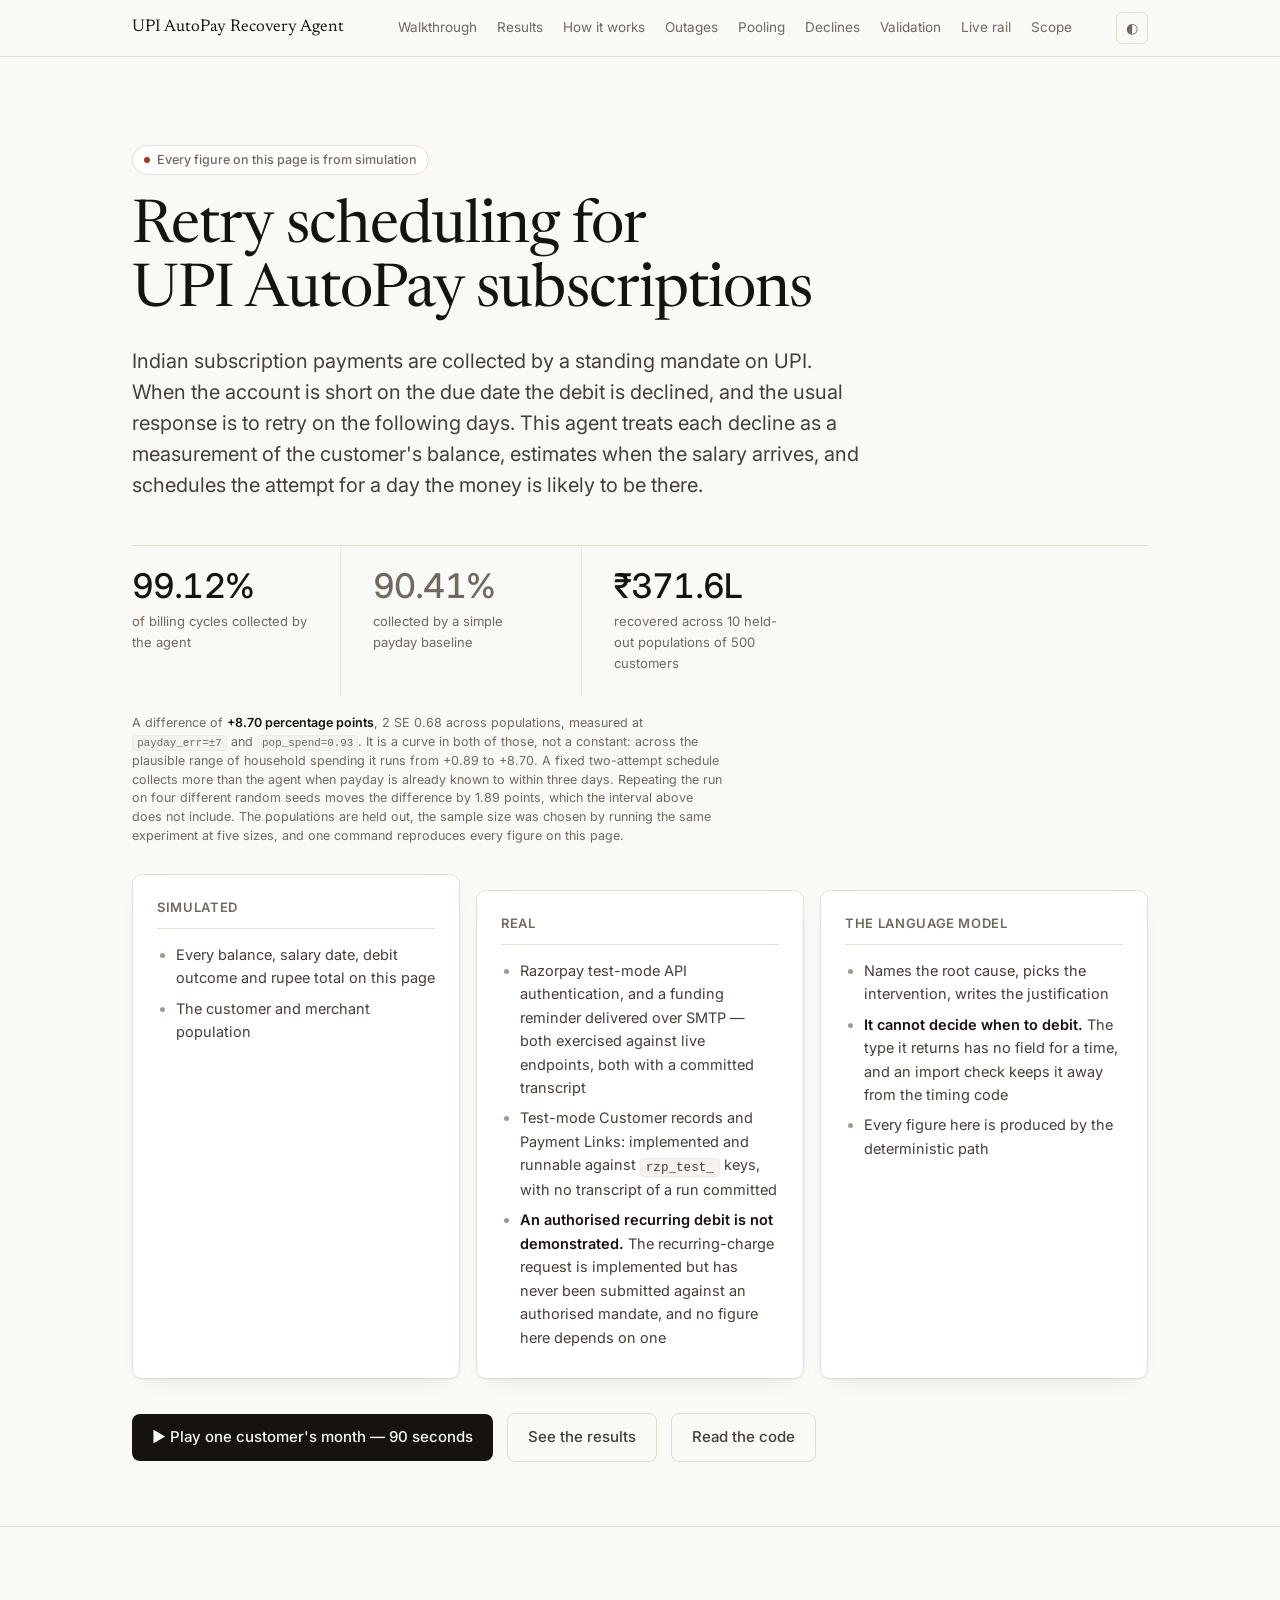
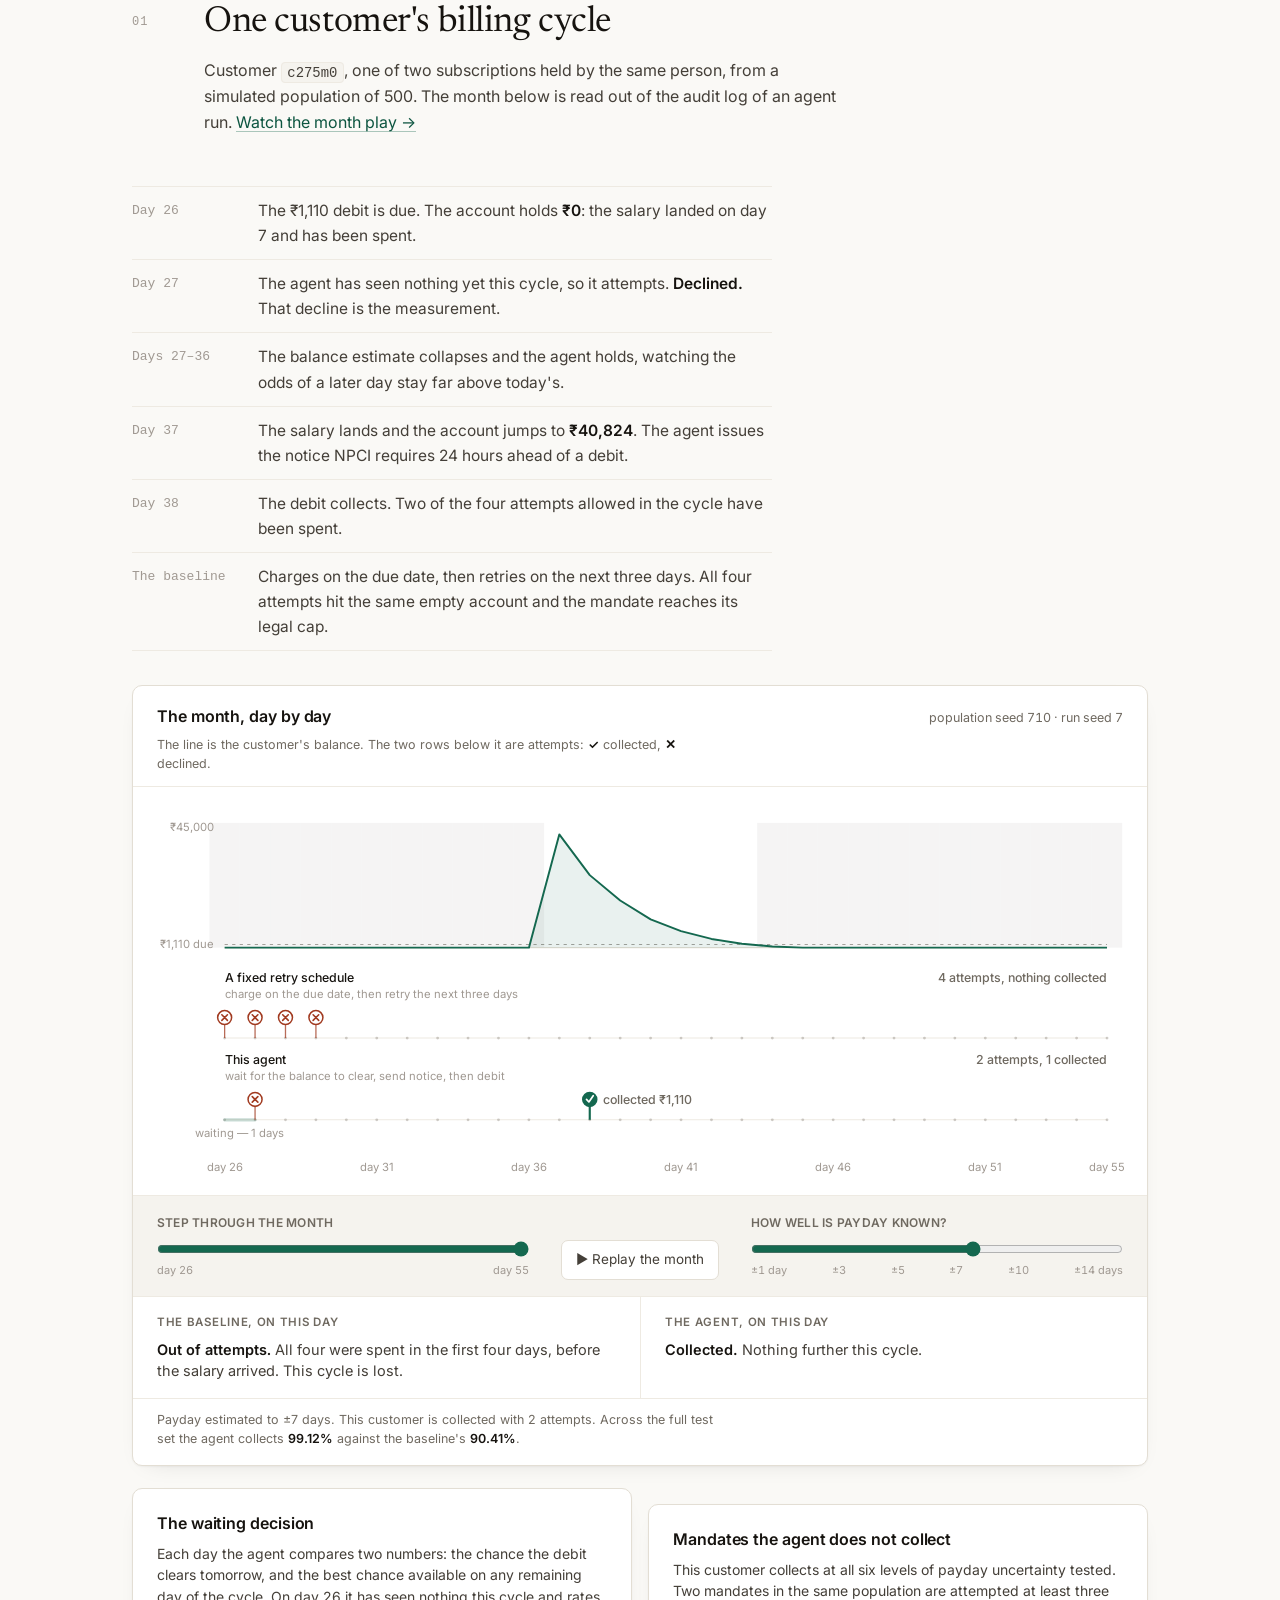
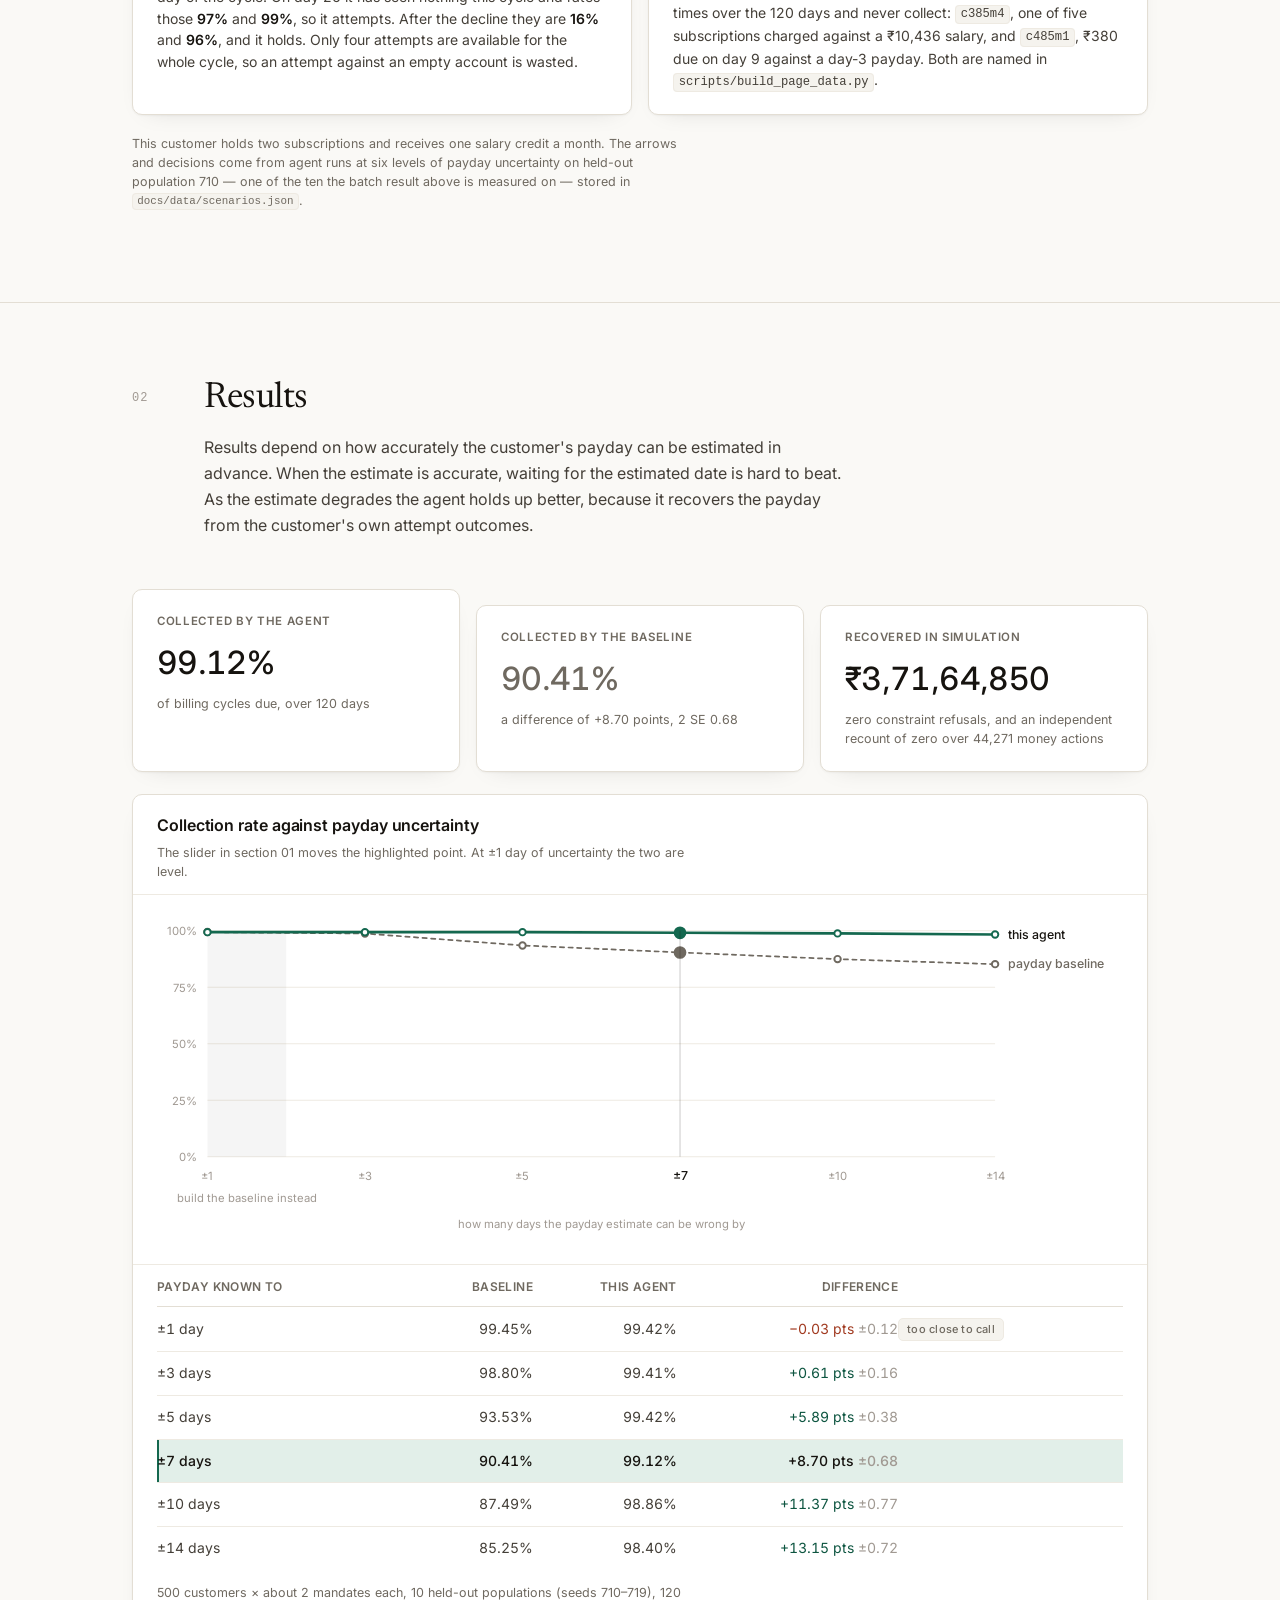
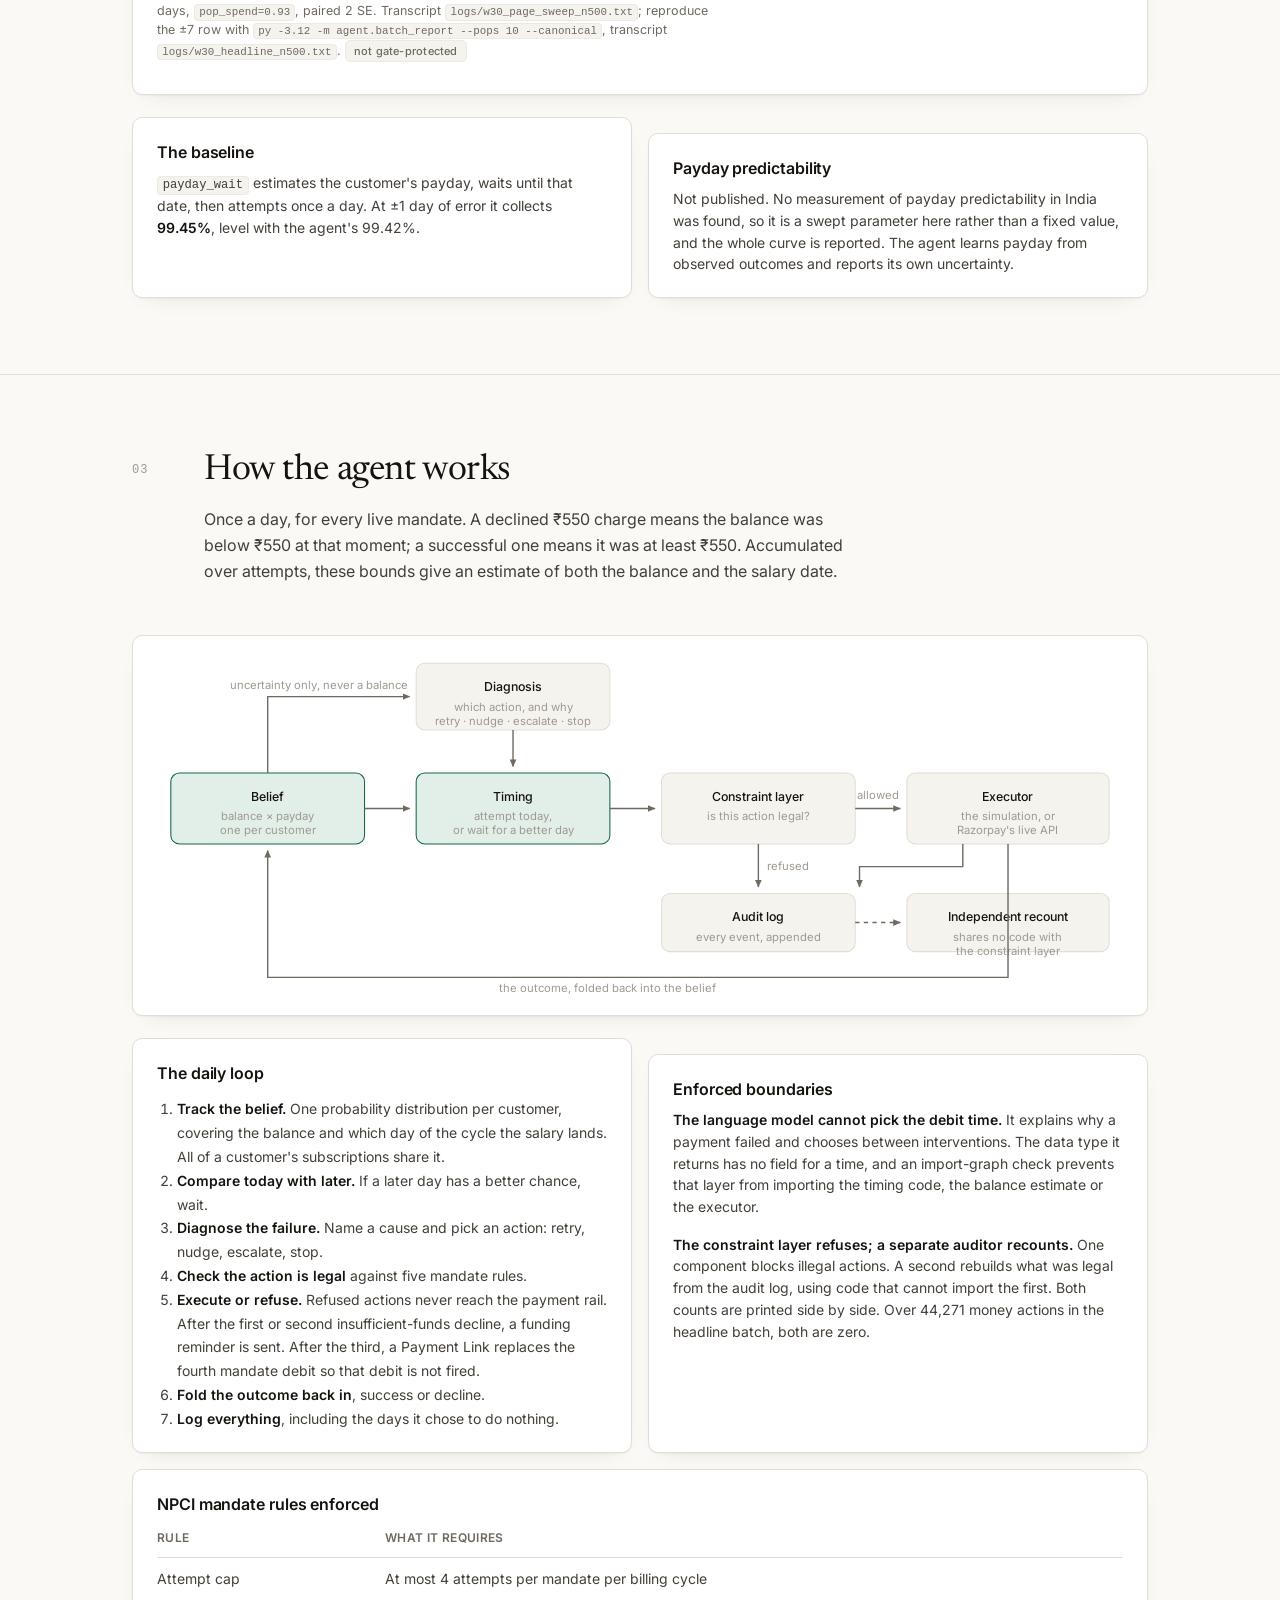
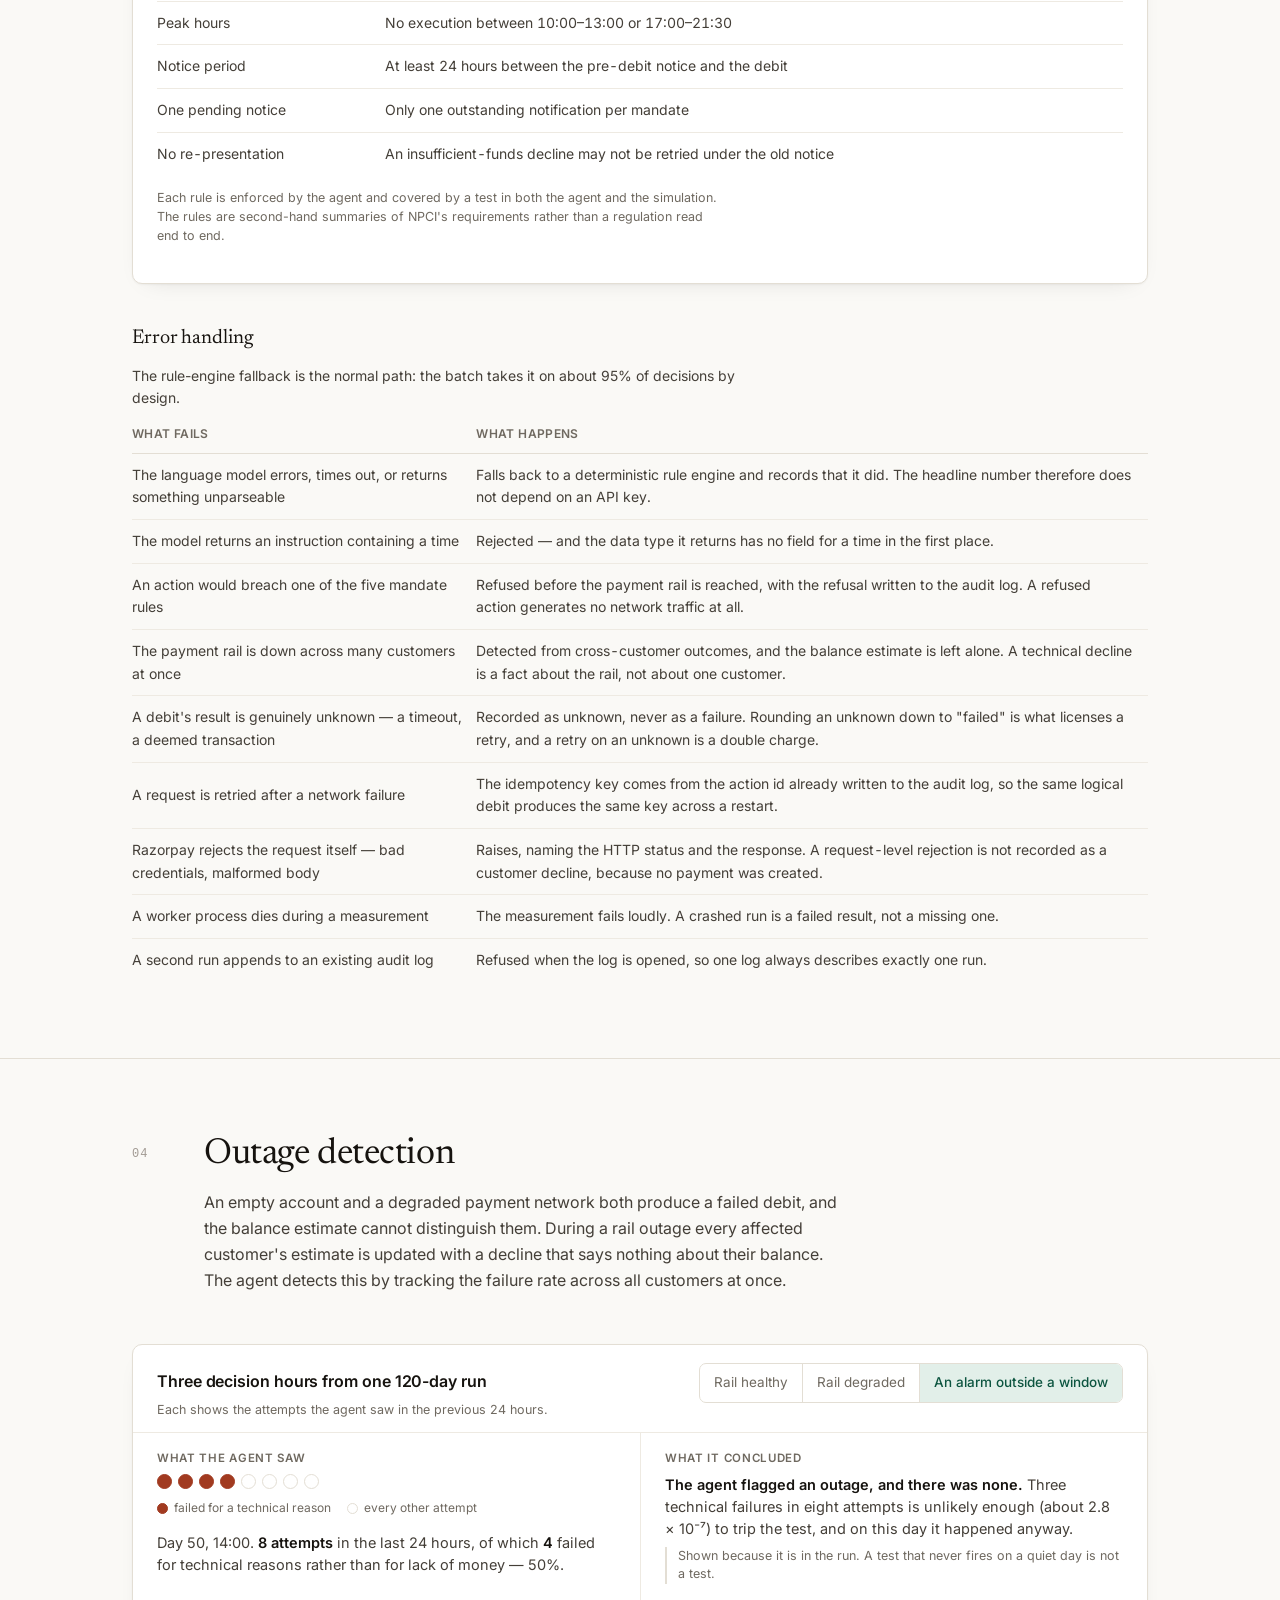
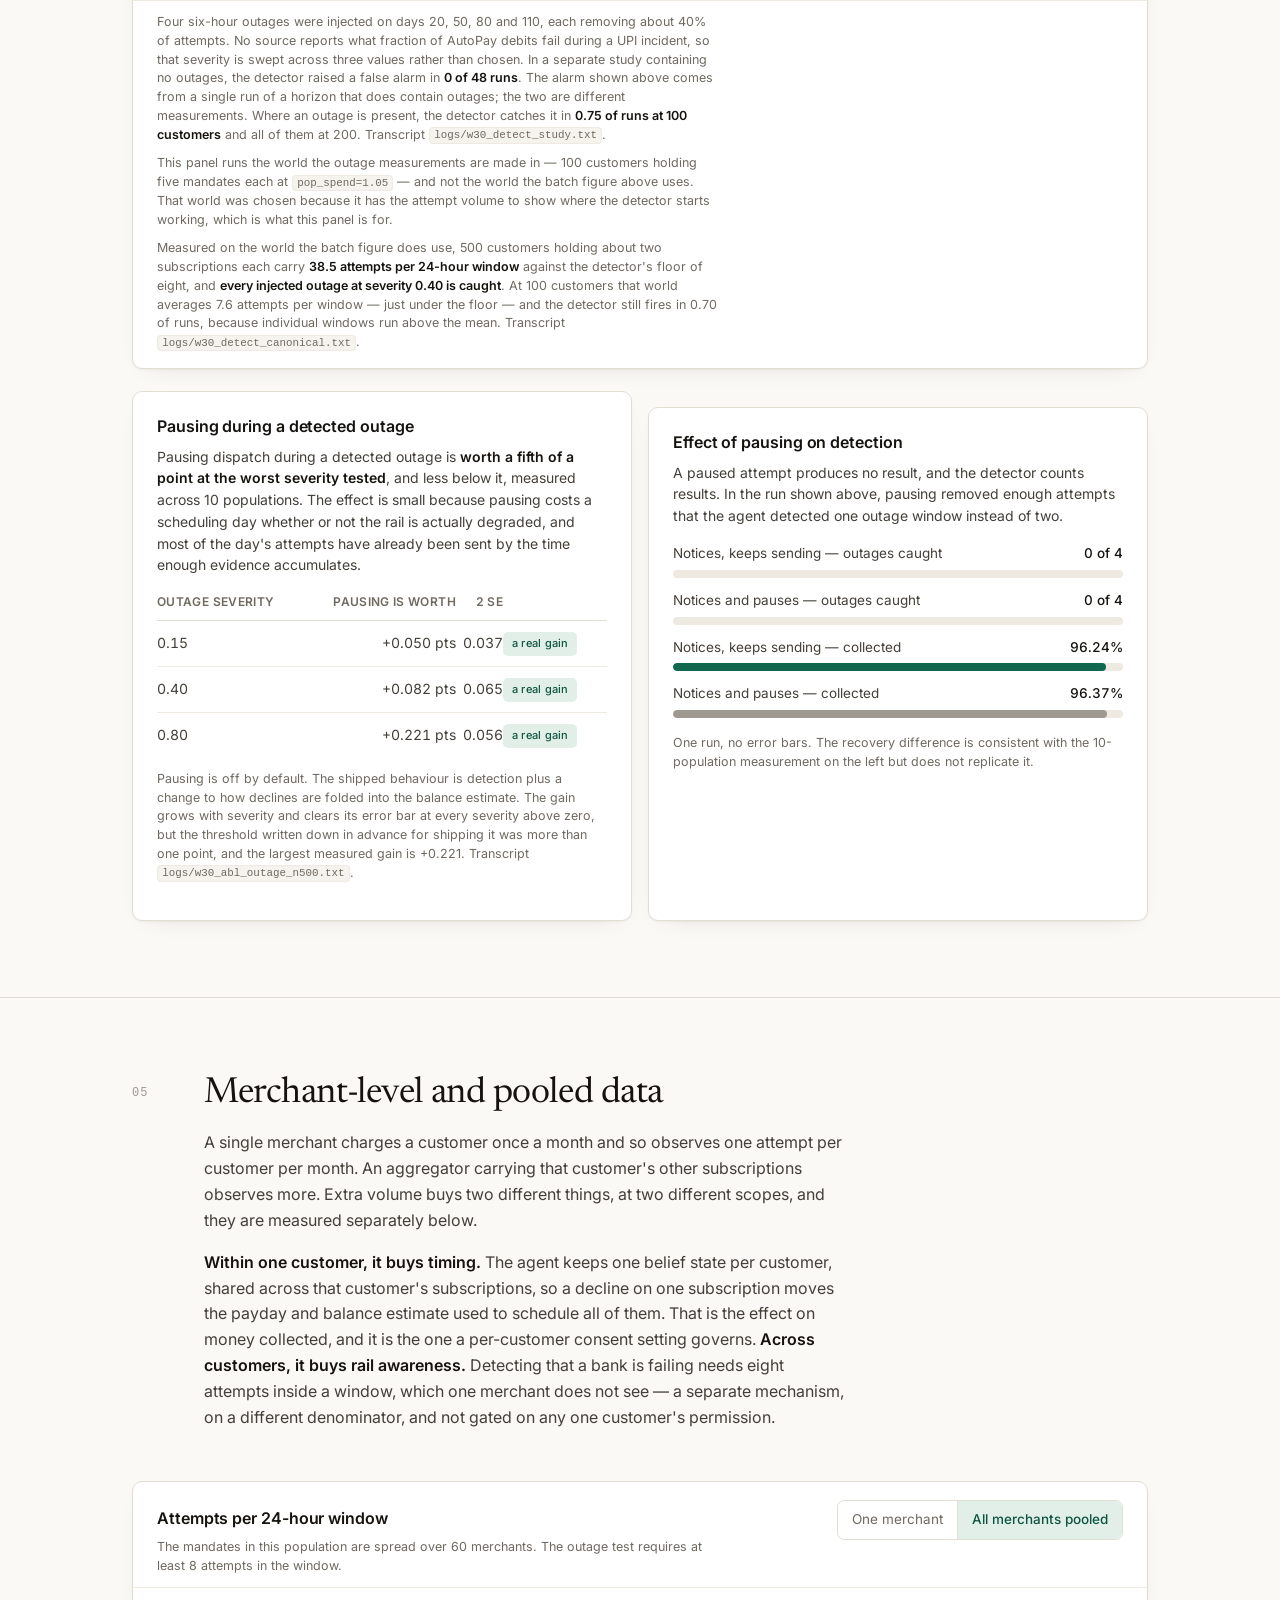
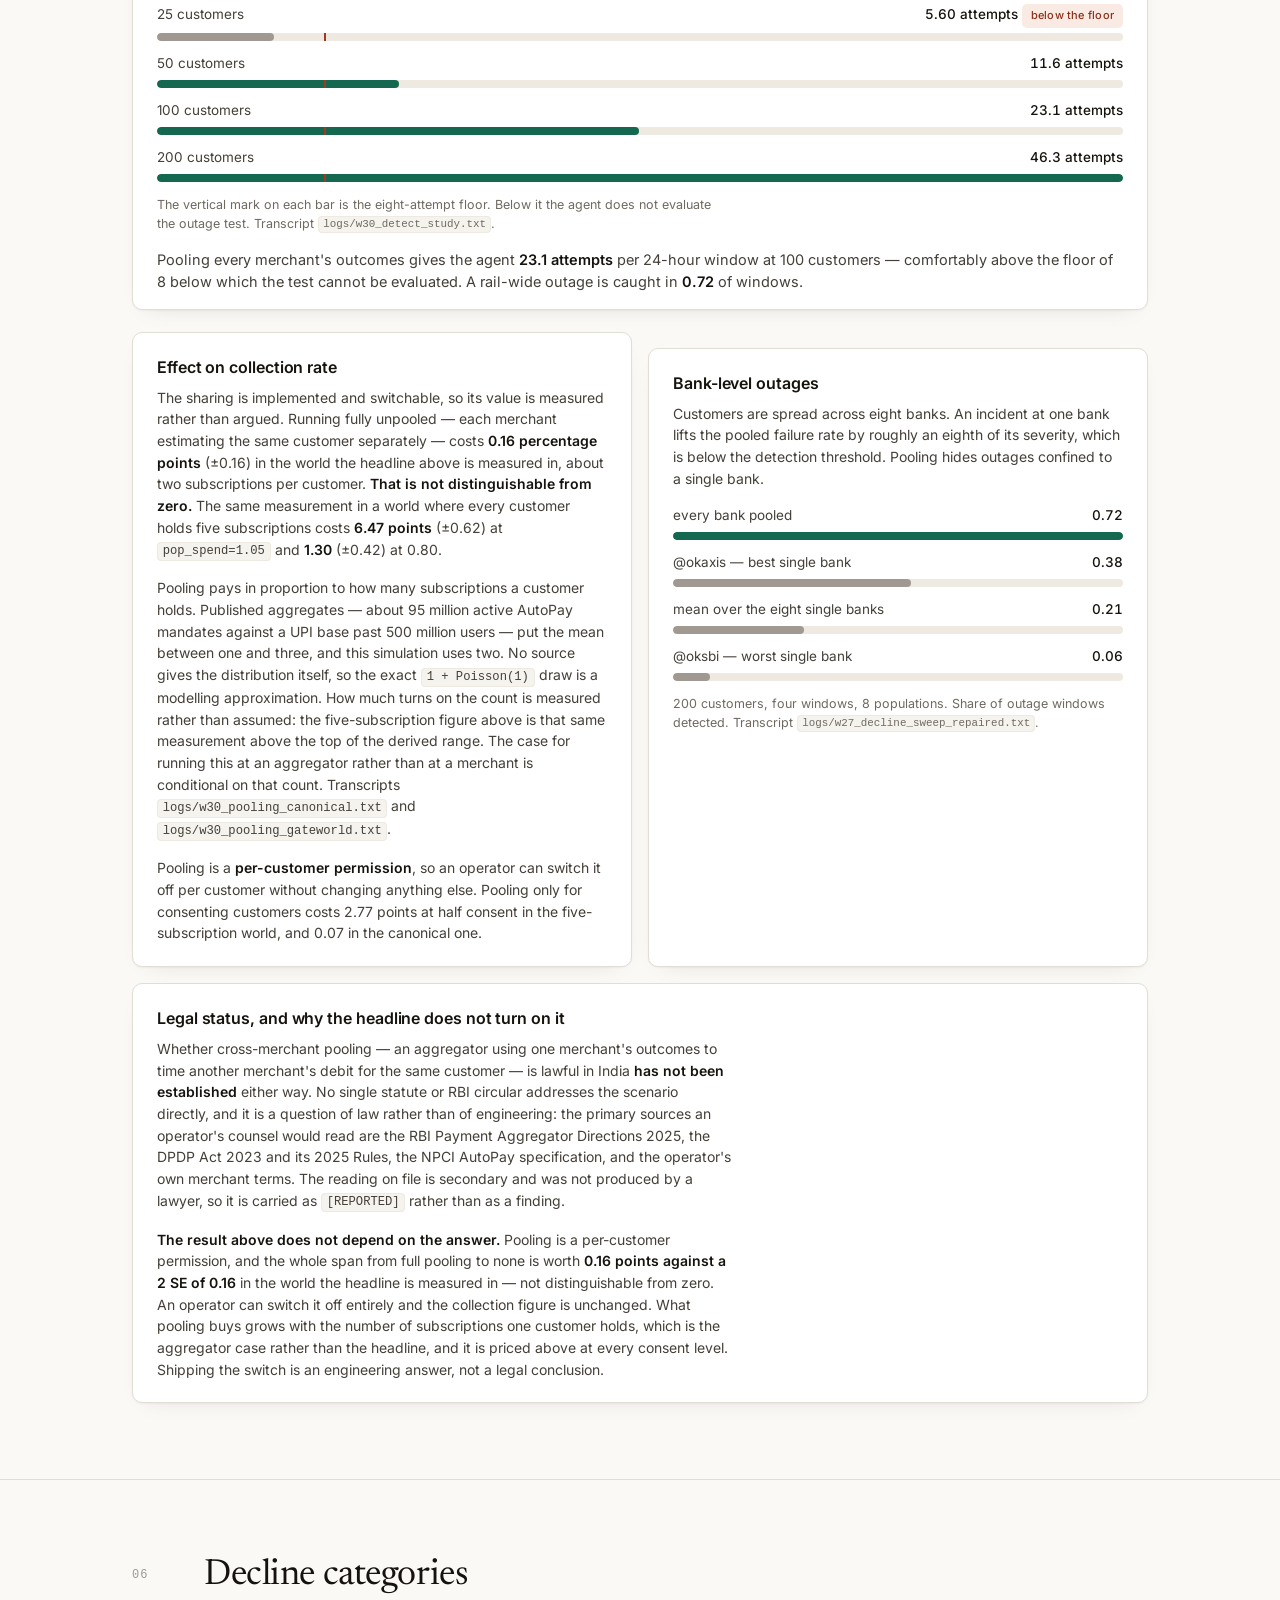
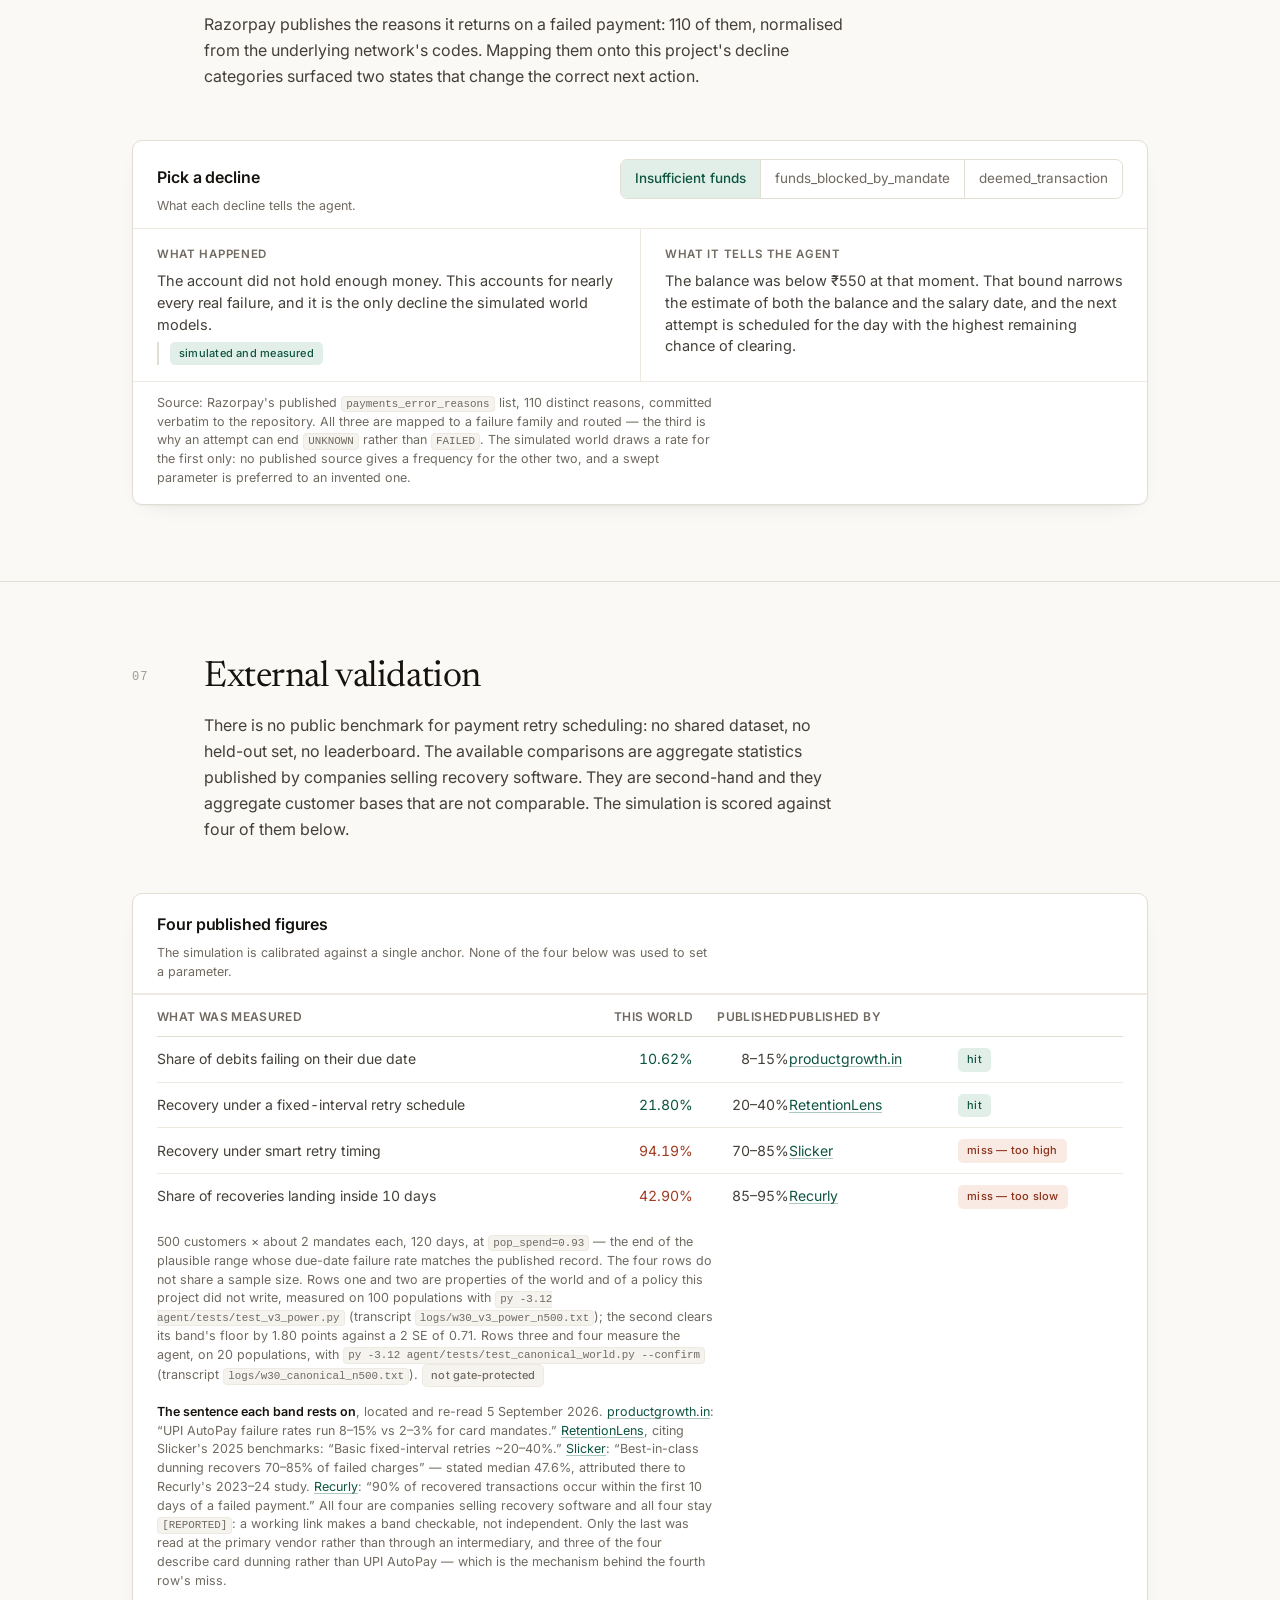
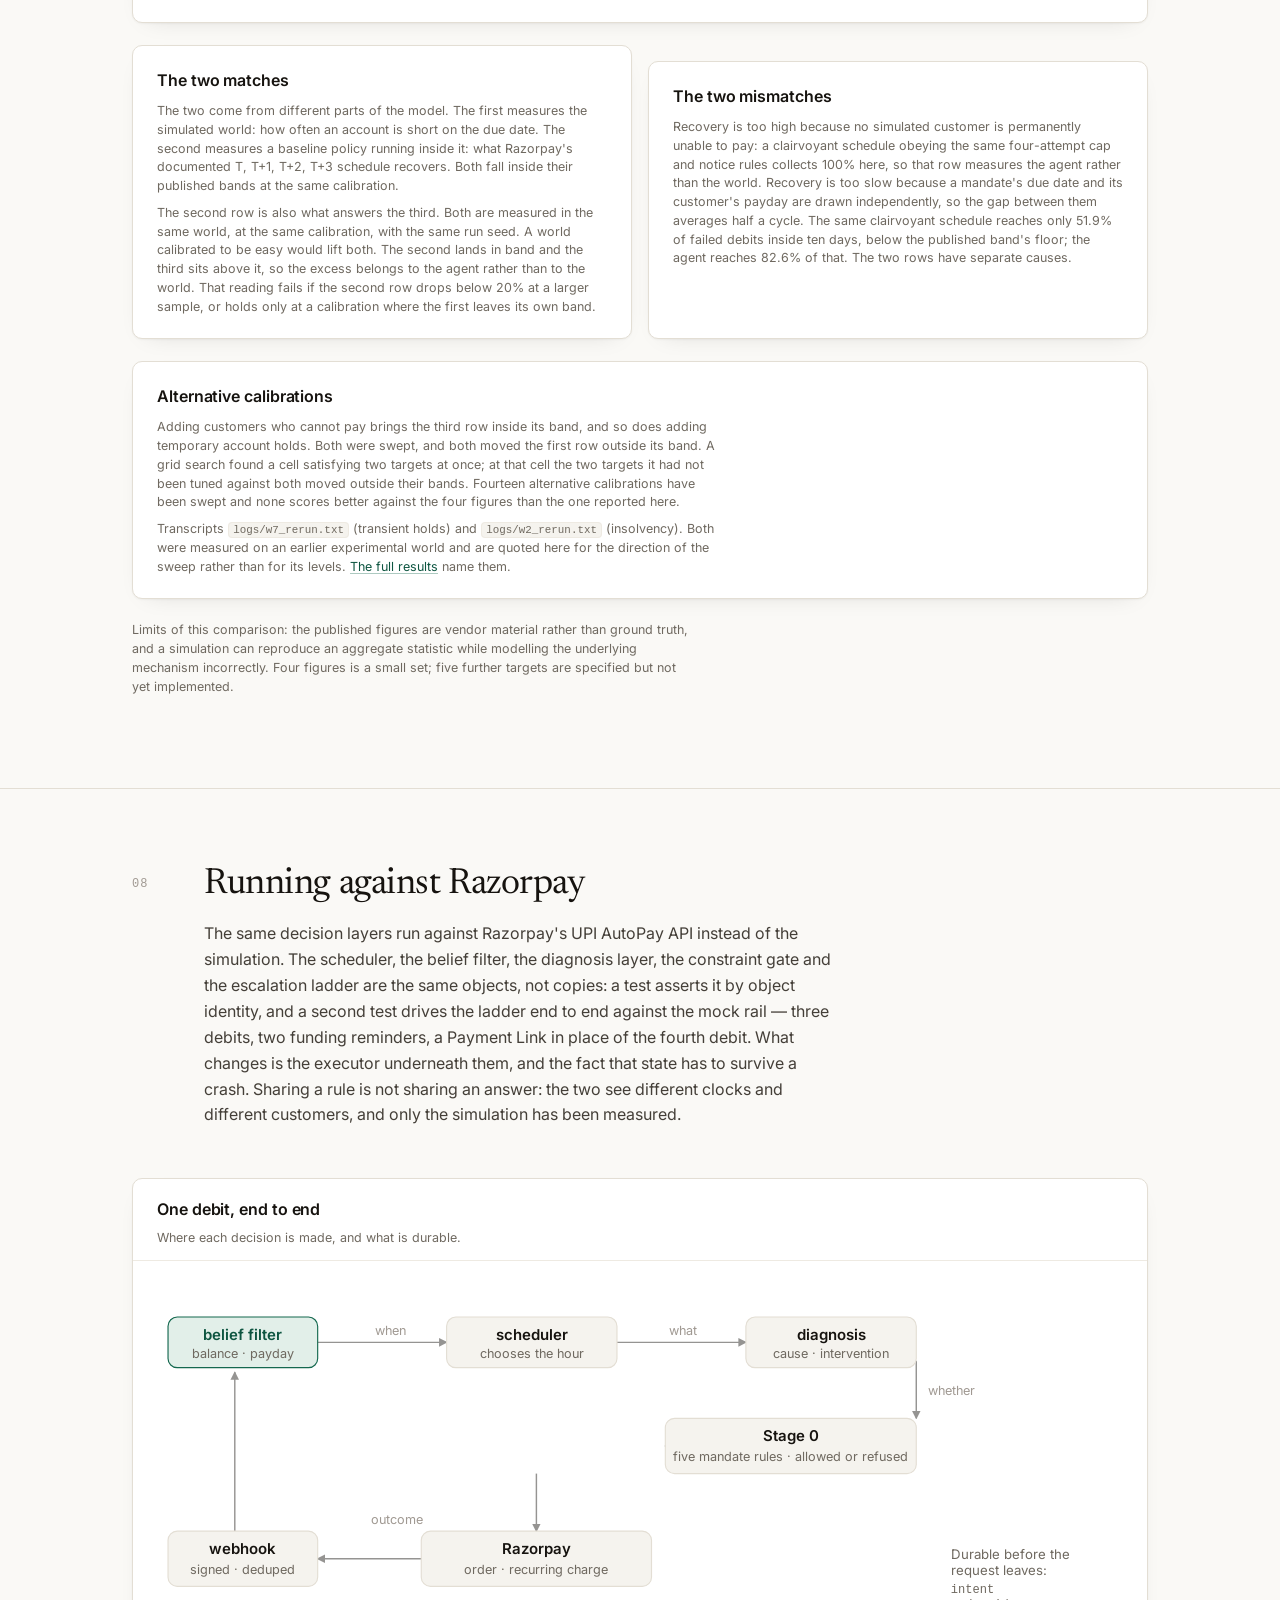
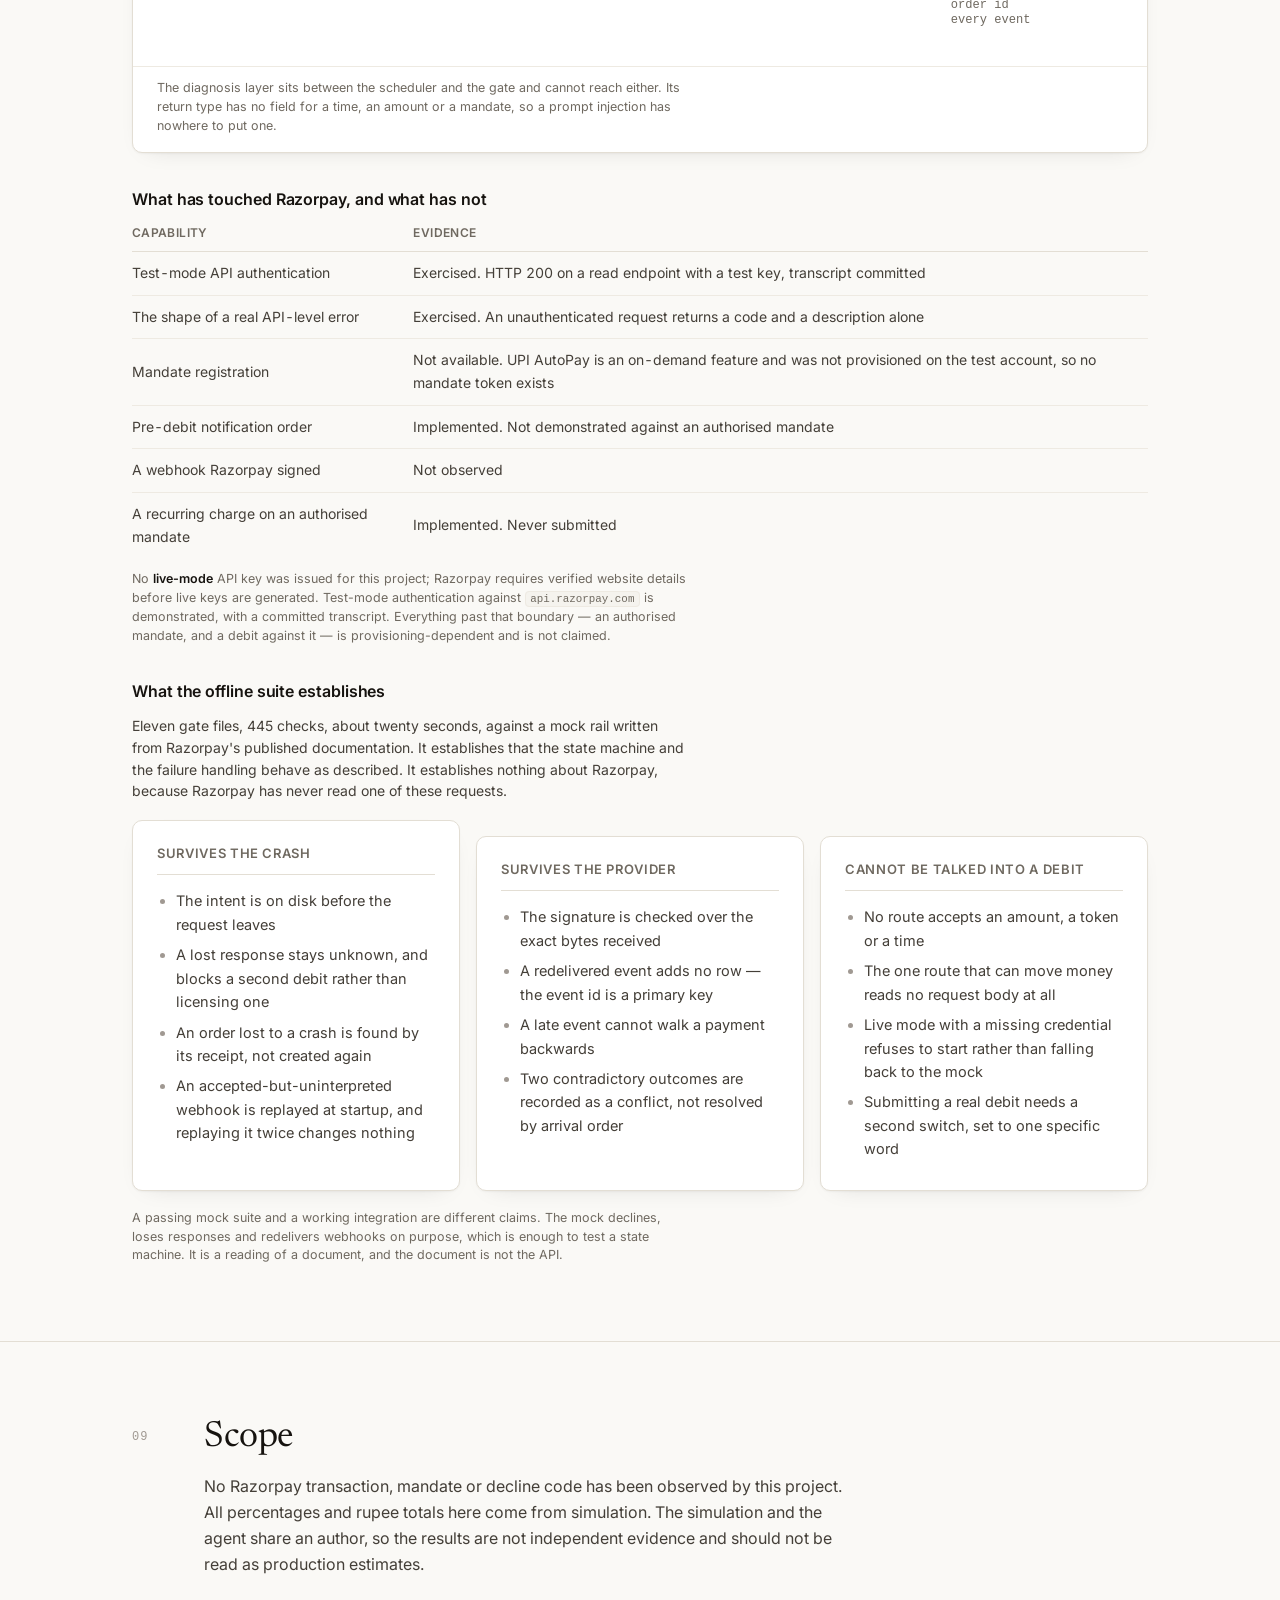
==== commit e37ed093: "Cite the four external-validation bands where they are claimed The four bands the simulated world is" ====
--- a/docs/index.html
+++ b/docs/index.html
@@ -977,6 +977,7 @@
               <th>What was measured</th>
               <th class="n">This world</th>
               <th class="n">Published</th>
+              <th>Published by</th>
               <th></th>
             </tr></thead>
             <tbody>
@@ -984,24 +985,32 @@
                 <td>Share of debits failing on their due date</td>
                 <td class="n pos">10.62%</td>
                 <td class="n">8–15%</td>
+                <td><a href="https://productgrowth.in/insights/fintech/upi-autopay-guide/"
+                       rel="nofollow noopener">productgrowth.in</a></td>
                 <td><span class="tag good">hit</span></td>
               </tr>
               <tr>
                 <td>Recovery under a fixed-interval retry schedule</td>
                 <td class="n pos">21.80%</td>
                 <td class="n">20–40%</td>
+                <td><a href="https://retentionlens.com/state-of-involuntary-churn"
+                       rel="nofollow noopener">RetentionLens</a></td>
                 <td><span class="tag good">hit</span></td>
               </tr>
               <tr>
                 <td>Recovery under smart retry timing</td>
                 <td class="n neg">94.19%</td>
                 <td class="n">70–85%</td>
+                <td><a href="https://www.slickerhq.com/resources/blog/2025-failed-payment-recovery-benchmarks-saas-median-47-percent"
+                       rel="nofollow noopener">Slicker</a></td>
                 <td><span class="tag warn">miss — too high</span></td>
               </tr>
               <tr>
                 <td>Share of recoveries landing inside 10 days</td>
                 <td class="n neg">42.90%</td>
                 <td class="n">85–95%</td>
+                <td><a href="https://recurly.com/blog/failed-payment-recovery-data-based-strategy/"
+                       rel="nofollow noopener">Recurly</a></td>
                 <td><span class="tag warn">miss — too slow</span></td>
               </tr>
             </tbody>
@@ -1020,6 +1029,26 @@
           <code>py -3.12 agent/tests/test_canonical_world.py --confirm</code> (transcript
           <code>logs/w30_canonical_n500.txt</code>).
           <span class="tag">not gate-protected</span>
+        </p>
+        <p class="tiny" style="margin-top:12px">
+          <b>The sentence each band rests on</b>, located and re-read 5&nbsp;September&nbsp;2026.
+          <a href="https://productgrowth.in/insights/fintech/upi-autopay-guide/"
+             rel="nofollow noopener">productgrowth.in</a>: “UPI AutoPay failure rates run
+          8–15% vs 2–3% for card mandates.”
+          <a href="https://retentionlens.com/state-of-involuntary-churn"
+             rel="nofollow noopener">RetentionLens</a>, citing Slicker's 2025 benchmarks:
+          “Basic fixed-interval retries ~20–40%.”
+          <a href="https://www.slickerhq.com/resources/blog/2025-failed-payment-recovery-benchmarks-saas-median-47-percent"
+             rel="nofollow noopener">Slicker</a>: “Best-in-class dunning recovers 70–85% of
+          failed charges” — stated median 47.6%, attributed there to Recurly's 2023–24 study.
+          <a href="https://recurly.com/blog/failed-payment-recovery-data-based-strategy/"
+             rel="nofollow noopener">Recurly</a>: “90% of recovered transactions occur within
+          the first 10 days of a failed payment.”
+          All four are companies selling recovery software and all four stay
+          <code>[REPORTED]</code>: a working link makes a band checkable, not independent.
+          Only the last was read at the primary vendor rather than through an intermediary,
+          and three of the four describe card dunning rather than UPI AutoPay — which is the
+          mechanism behind the fourth row's miss.
         </p>
       </div>
     </div>
@@ -1363,7 +1392,9 @@
         this simulated world at <code>pop_spend=0.93</code>.</li>
       <li><b>Two of the four external checks are missed, and one of them cannot be hit on
         this rail.</b> A clairvoyant schedule obeying the same four-attempt cap and notice
-        rules reaches only 51.9% of failed debits inside ten days, against a published band of
+        rules reaches only 51.9% of failed debits inside ten days, against a
+        <a href="https://recurly.com/blog/failed-payment-recovery-data-based-strategy/"
+           rel="nofollow noopener">published band</a> of
         85–95% drawn from card dunning. The agent reaches 42.9%, or 82.6% of what is
         available.</li>
       <li><b>The study is small:</b> 500 customers, about 2 mandates each, 10 populations
